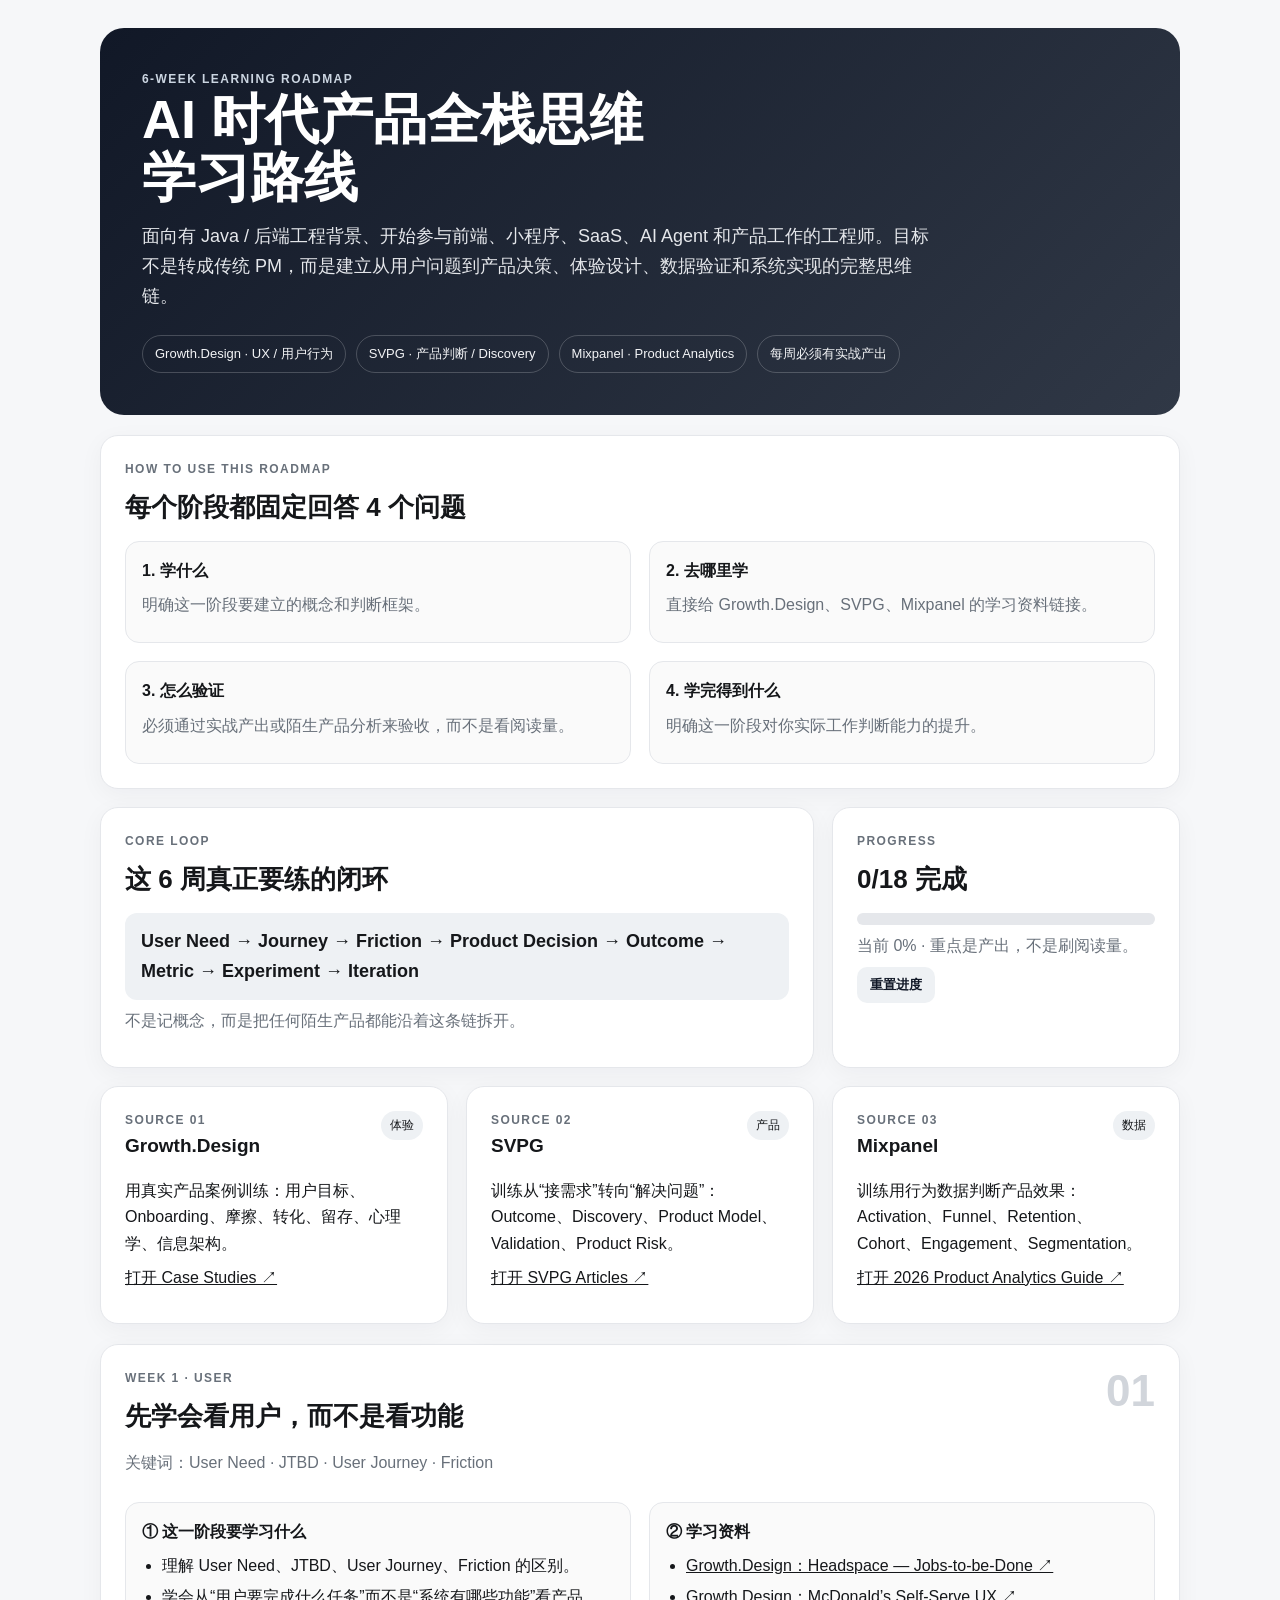
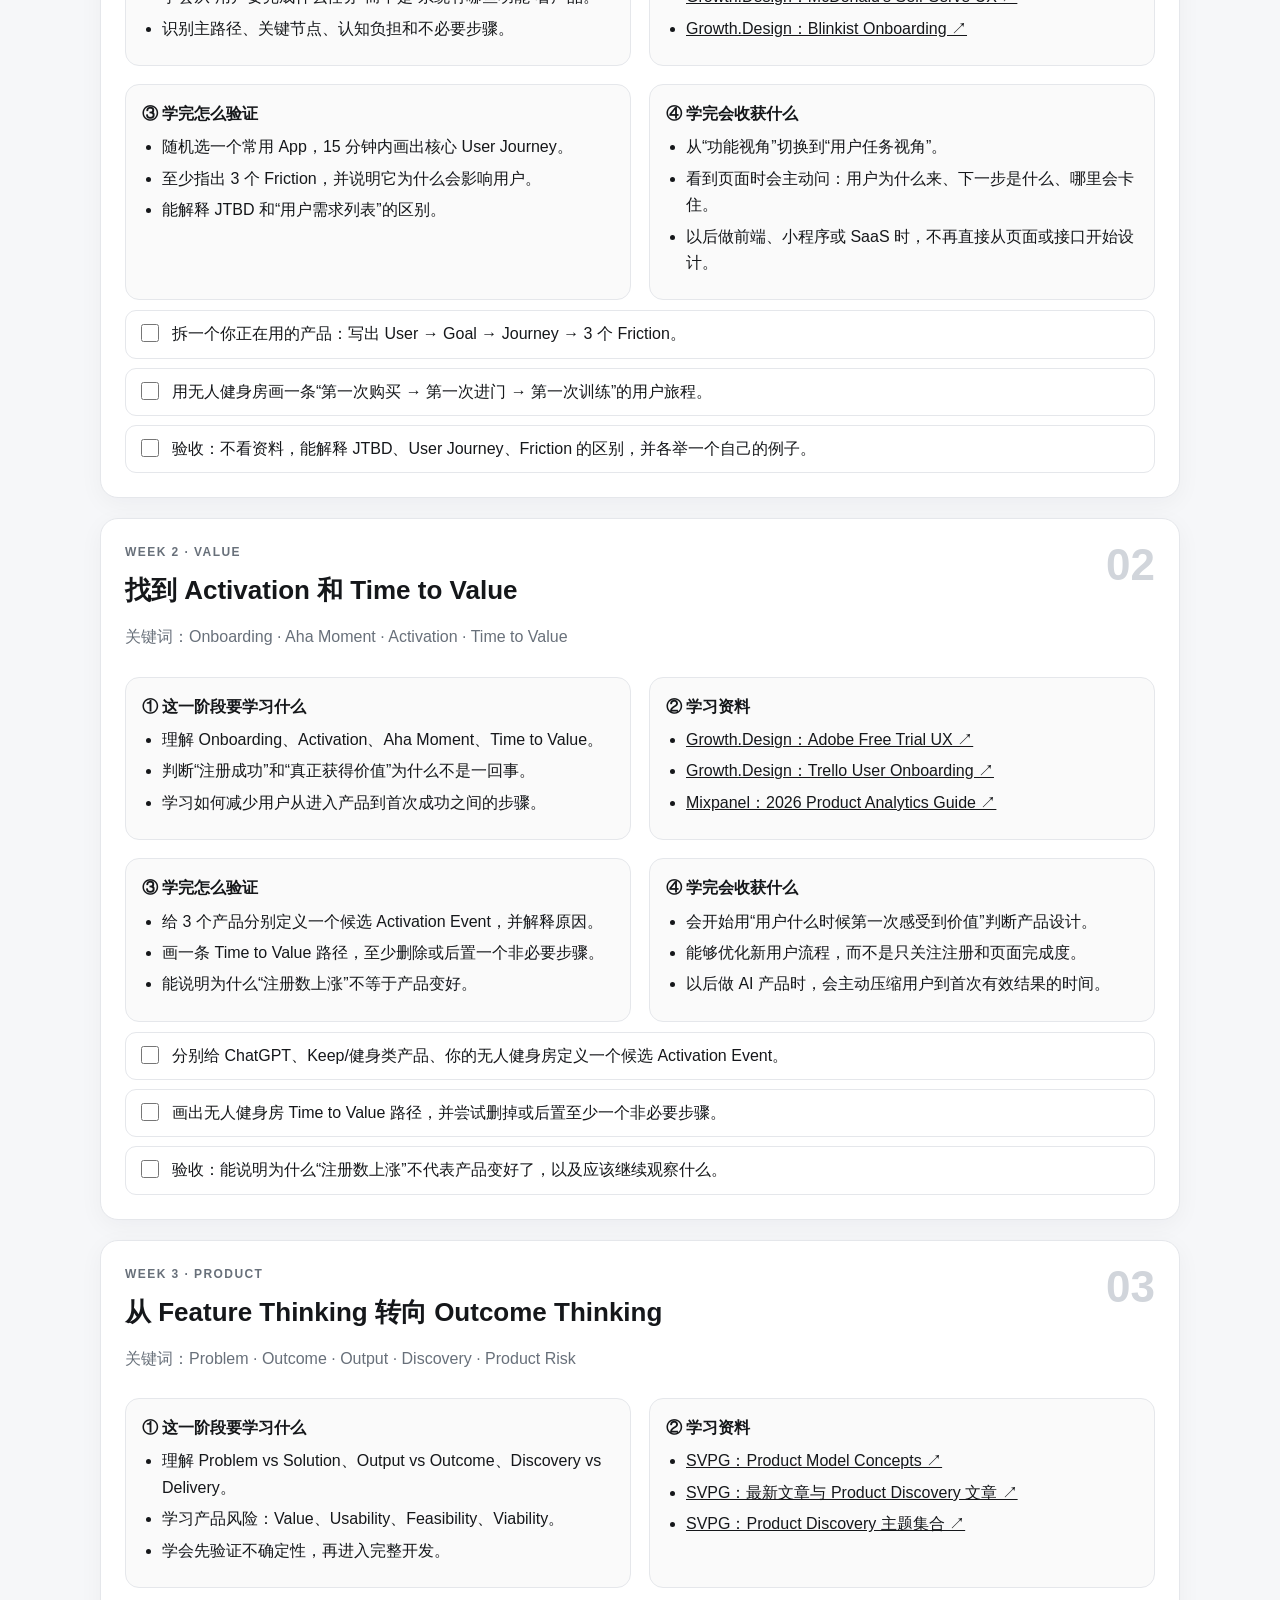
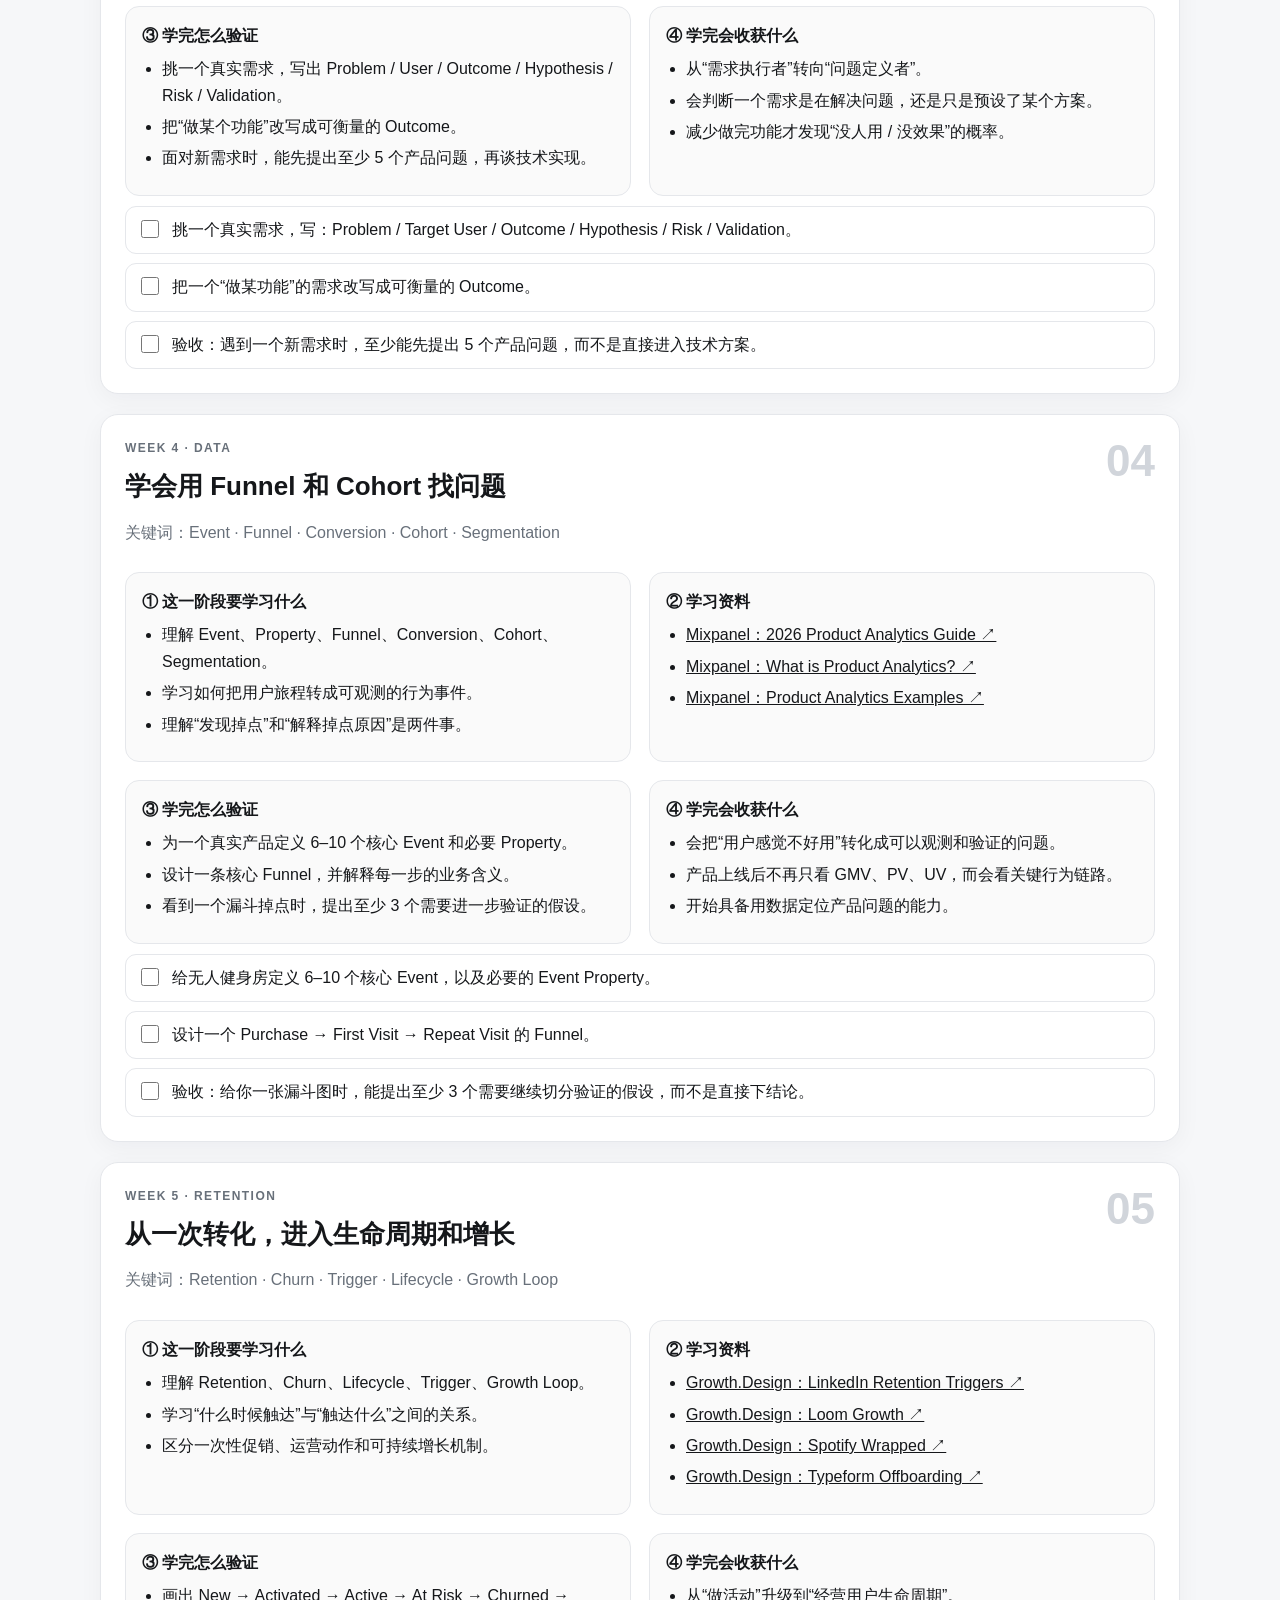
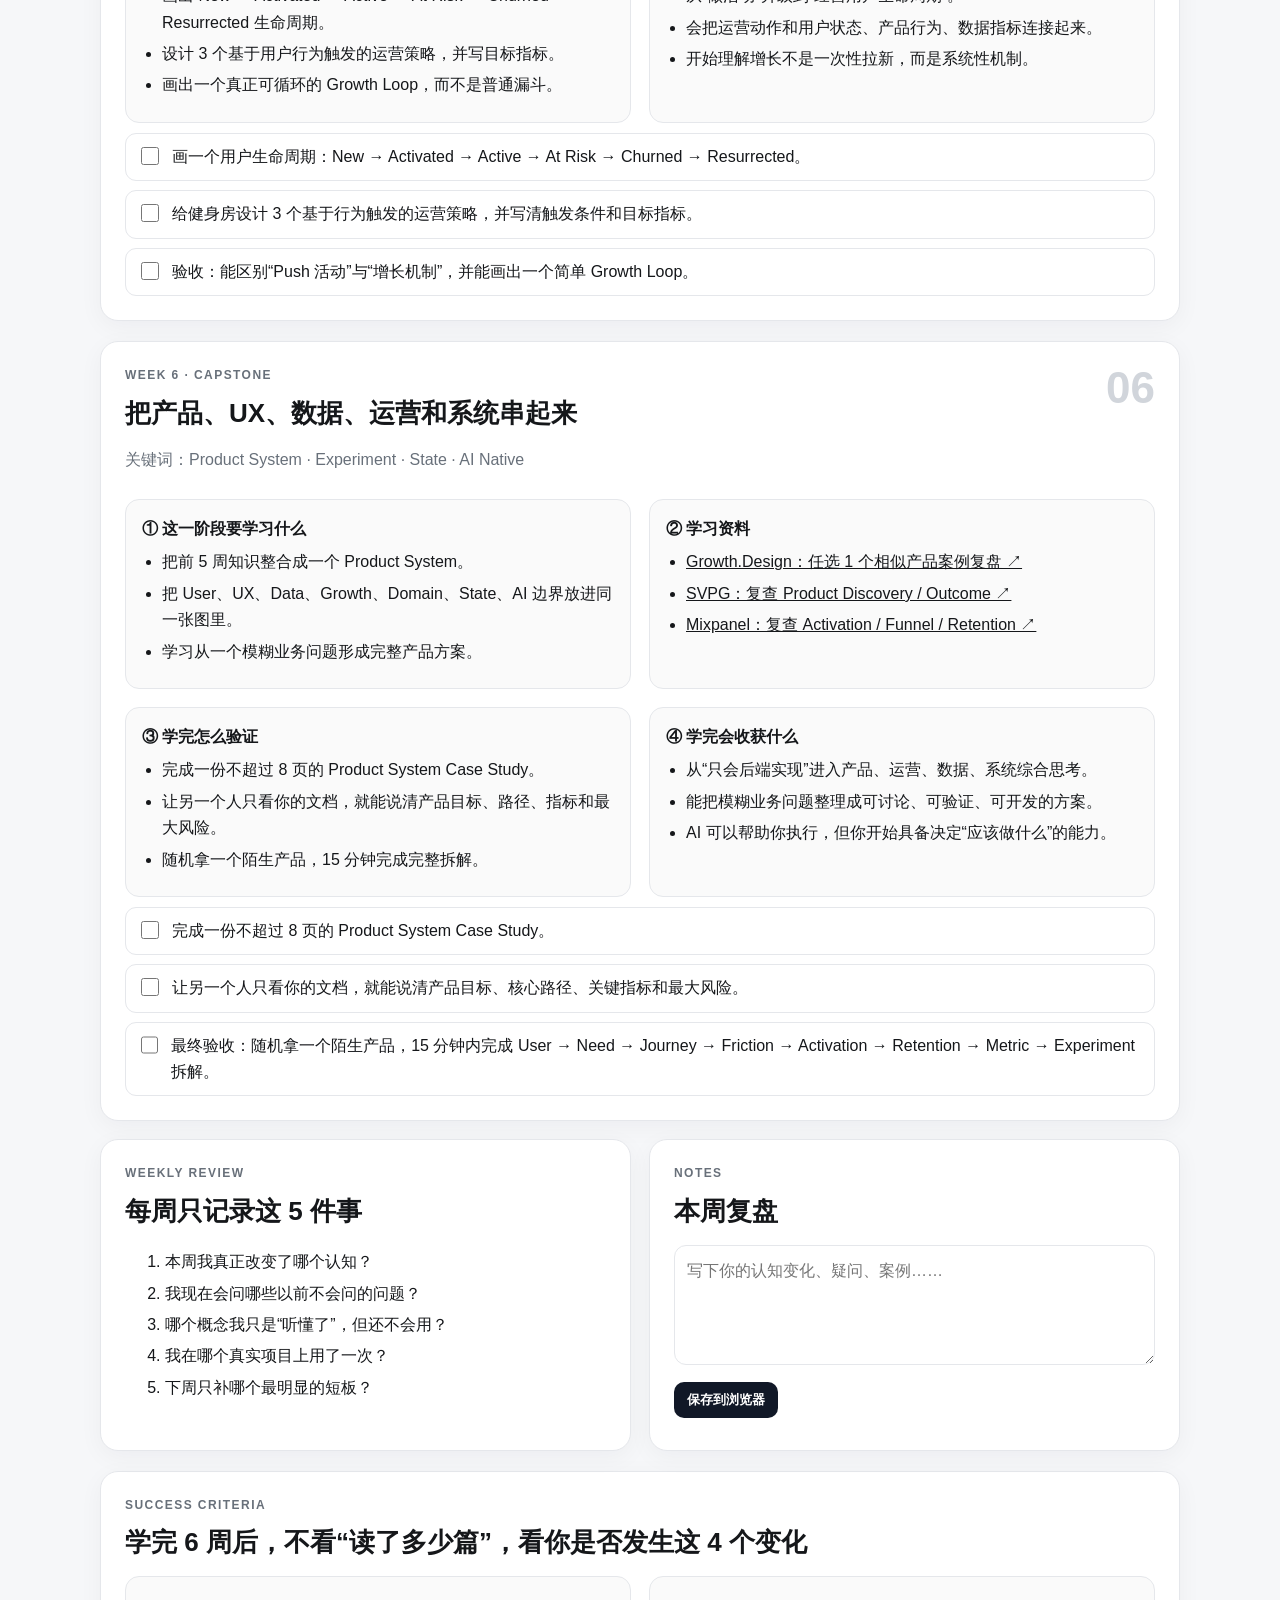
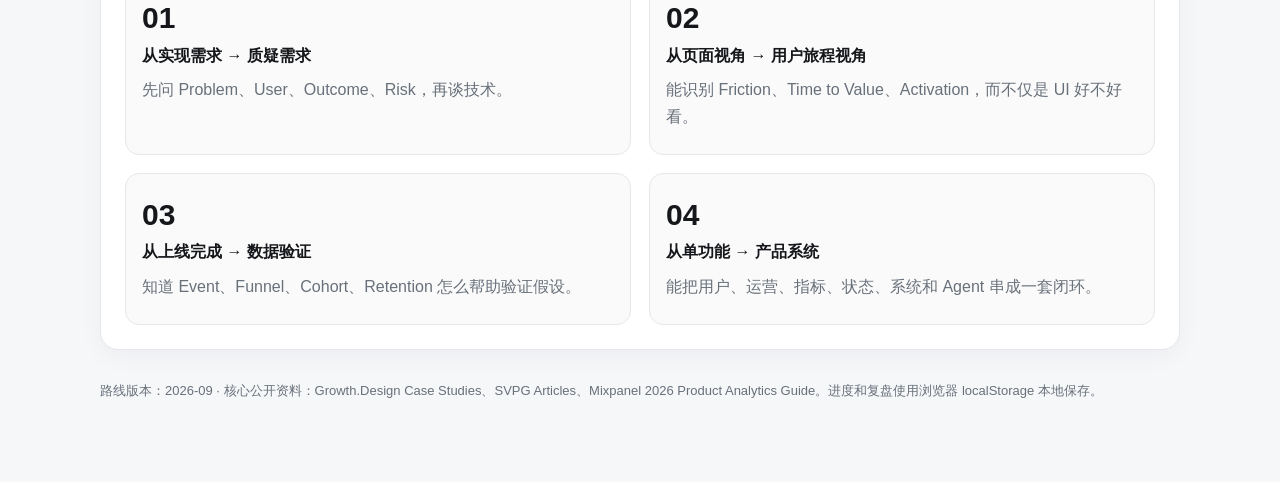
==== index.html @ f294abd6 "Add product learning roadmap site" ====
<!doctype html><html lang="zh-CN"><head><meta charset="utf-8"><meta name="viewport" content="width=device-width,initial-scale=1"><title>AI 时代产品全栈学习路线</title><style>:root{--bg:#f6f7f9; --card:#fff; --ink:#15171a; --muted:#68707a; --line:#e5e7eb;--accent:#111827; --soft:#eef1f4; --good:#166534; --warn:#9a3412;}*{box-sizing:border-box}body{margin:0;background:var(--bg);color:var(--ink);font-family:-apple-system,BlinkMacSystemFont,"Segoe UI","PingFang SC","Hiragino Sans GB","Microsoft YaHei",sans-serif;line-height:1.65}a{color:inherit}.wrap{max-width:1120px;margin:auto;padding:28px 20px 80px}.hero{background:linear-gradient(135deg,#111827,#303846);color:#fff;border-radius:24px;padding:42px}.hero h1{font-size:clamp(30px,5vw,54px);line-height:1.08;margin:0 0 16px}.hero p{max-width:800px;color:#e5e7eb;font-size:18px}.badges{display:flex;gap:10px;flex-wrap:wrap;margin-top:24px}.badge{border:1px solid #ffffff33;border-radius:999px;padding:7px 12px;font-size:13px;color:#f3f4f6}.grid{display:grid;grid-template-columns:repeat(12,1fr);gap:18px;margin-top:18px}.card{background:var(--card);border:1px solid var(--line);border-radius:18px;padding:24px;box-shadow:0 6px 24px #1118270b}.span4{grid-column:span 4}.span6{grid-column:span 6}.span8{grid-column:span 8}.span12{grid-column:span 12}.kicker{font-size:12px;letter-spacing:.12em;text-transform:uppercase;color:var(--muted);font-weight:700}h2{font-size:26px;margin:6px 0 12px} h3{margin:0 0 8px;font-size:19px}p{margin:8px 0}.muted{color:var(--muted)}.flow{font-weight:650;font-size:18px;padding:14px 16px;background:var(--soft);border-radius:12px}.source{display:flex;justify-content:space-between;gap:12px;align-items:flex-start}.source .tag{font-size:12px;background:var(--soft);border-radius:999px;padding:5px 9px;white-space:nowrap}.week{margin-top:20px}.weekhead{display:flex;align-items:flex-start;justify-content:space-between;gap:20px}.weeknum{font-size:44px;font-weight:800;line-height:1;color:#d1d5db}.cols{display:grid;grid-template-columns:1fr 1fr;gap:18px;margin-top:18px}.box{padding:16px;border-radius:14px;background:#fafafa;border:1px solid var(--line)}.box strong{display:block;margin-bottom:6px}ul{padding-left:20px;margin:7px 0}li{margin:5px 0}.checks{display:grid;gap:9px;margin-top:10px}.check{display:flex;gap:10px;align-items:flex-start;padding:10px 11px;border:1px solid var(--line);border-radius:11px;background:#fff}input[type=checkbox]{width:18px;height:18px;margin-top:3px;accent-color:#111827}.progressbar{height:12px;background:#e5e7eb;border-radius:999px;overflow:hidden}.progressbar>div{height:100%;width:0;background:#111827;transition:.25s}button{border:0;background:#111827;color:white;border-radius:10px;padding:9px 13px;cursor:pointer;font-weight:650}button.secondary{background:#eef1f4;color:#111827}textarea{width:100%;min-height:120px;border:1px solid var(--line);border-radius:12px;padding:12px;font:inherit;resize:vertical}.metric{font-size:30px;font-weight:800}.footer{margin-top:30px;color:var(--muted);font-size:13px}@media(max-width:800px){.span4,.span6,.span8,.span12{grid-column:span 12}.cols{grid-template-columns:1fr}.hero{padding:28px}.weekhead{flex-direction:column}.weeknum{font-size:32px}}</style></head><body><div class="wrap"><section class="hero"><div class="kicker" style="color:#cbd5e1">6-WEEK LEARNING ROADMAP</div><h1>AI 时代产品全栈思维<br>学习路线</h1><p>面向有 Java / 后端工程背景、开始参与前端、小程序、SaaS、AI Agent 和产品工作的工程师。目标不是转成传统 PM，而是建立从用户问题到产品决策、体验设计、数据验证和系统实现的完整思维链。</p><div class="badges"><span class="badge">Growth.Design · UX / 用户行为</span><span class="badge">SVPG · 产品判断 / Discovery</span><span class="badge">Mixpanel · Product Analytics</span><span class="badge">每周必须有实战产出</span></div></section><section class="card week"><div class="kicker">HOW TO USE THIS ROADMAP</div><h2>每个阶段都固定回答 4 个问题</h2><div class="grid" style="margin-top:8px"><div class="span6 box"><strong>1. 学什么</strong><p class="muted">明确这一阶段要建立的概念和判断框架。</p></div><div class="span6 box"><strong>2. 去哪里学</strong><p class="muted">直接给 Growth.Design、SVPG、Mixpanel 的学习资料链接。</p></div><div class="span6 box"><strong>3. 怎么验证</strong><p class="muted">必须通过实战产出或陌生产品分析来验收，而不是看阅读量。</p></div><div class="span6 box"><strong>4. 学完得到什么</strong><p class="muted">明确这一阶段对你实际工作判断能力的提升。</p></div></div></section><section class="grid"><div class="card span8"><div class="kicker">CORE LOOP</div><h2>这 6 周真正要练的闭环</h2><div class="flow">User Need → Journey → Friction → Product Decision → Outcome → Metric → Experiment → Iteration</div><p class="muted">不是记概念，而是把任何陌生产品都能沿着这条链拆开。</p></div><div class="card span4"><div class="kicker">PROGRESS</div><h2><span id="doneCount">0</span>/<span id="totalCount">0</span> 完成</h2><div class="progressbar"><div id="progressFill"></div></div><p class="muted" id="progressText">从第一项开始。</p><button class="secondary" onclick="resetProgress()">重置进度</button></div><div class="card span4"><div class="source"><div><div class="kicker">SOURCE 01</div><h3>Growth.Design</h3></div><span class="tag">体验</span></div><p>用真实产品案例训练：用户目标、Onboarding、摩擦、转化、留存、心理学、信息架构。</p><p><a href="https://growth.design/case-studies" target="_blank">打开 Case Studies ↗</a></p></div><div class="card span4"><div class="source"><div><div class="kicker">SOURCE 02</div><h3>SVPG</h3></div><span class="tag">产品</span></div><p>训练从“接需求”转向“解决问题”：Outcome、Discovery、Product Model、Validation、Product Risk。</p><p><a href="https://www.svpg.com/articles/" target="_blank">打开 SVPG Articles ↗</a></p></div><div class="card span4"><div class="source"><div><div class="kicker">SOURCE 03</div><h3>Mixpanel</h3></div><span class="tag">数据</span></div><p>训练用行为数据判断产品效果：Activation、Funnel、Retention、Cohort、Engagement、Segmentation。</p><p><a href="https://mixpanel.com/blog/product-analytics-guide/" target="_blank">打开 2026 Product Analytics Guide ↗</a></p></div></section><section class="card week"><div class="weekhead"><div><div class="kicker">WEEK 1 · USER</div><h2>先学会看用户，而不是看功能</h2><p class="muted">关键词：User Need · JTBD · User Journey · Friction</p></div><div class="weeknum">01</div></div><div class="cols"><div class="box"><strong>① 这一阶段要学习什么</strong><ul><li>理解 User Need、JTBD、User Journey、Friction 的区别。</li><li>学会从“用户要完成什么任务”而不是“系统有哪些功能”看产品。</li><li>识别主路径、关键节点、认知负担和不必要步骤。</li></ul></div><div class="box"><strong>② 学习资料</strong><ul><li><a href="https://growth.design/case-studies/headspace-user-onboarding" target="_blank">Growth.Design：Headspace — Jobs-to-be-Done ↗</a></li><li><a href="https://growth.design/case-studies/mcdonalds-self-serve-ux" target="_blank">Growth.Design：McDonald’s Self-Serve UX ↗</a></li><li><a href="https://growth.design/case-studies/blinkist-user-onboarding" target="_blank">Growth.Design：Blinkist Onboarding ↗</a></li></ul></div><div class="box"><strong>③ 学完怎么验证</strong><ul><li>随机选一个常用 App，15 分钟内画出核心 User Journey。</li><li>至少指出 3 个 Friction，并说明它为什么会影响用户。</li><li>能解释 JTBD 和“用户需求列表”的区别。</li></ul></div><div class="box"><strong>④ 学完会收获什么</strong><ul><li>从“功能视角”切换到“用户任务视角”。</li><li>看到页面时会主动问：用户为什么来、下一步是什么、哪里会卡住。</li><li>以后做前端、小程序或 SaaS 时，不再直接从页面或接口开始设计。</li></ul></div></div><div class="checks"><label class="check"><input data-task type="checkbox">拆一个你正在用的产品：写出 User → Goal → Journey → 3 个 Friction。</label><label class="check"><input data-task type="checkbox">用无人健身房画一条“第一次购买 → 第一次进门 → 第一次训练”的用户旅程。</label><label class="check"><input data-task type="checkbox">验收：不看资料，能解释 JTBD、User Journey、Friction 的区别，并各举一个自己的例子。</label></div></section><section class="card week"><div class="weekhead"><div><div class="kicker">WEEK 2 · VALUE</div><h2>找到 Activation 和 Time to Value</h2><p class="muted">关键词：Onboarding · Aha Moment · Activation · Time to Value</p></div><div class="weeknum">02</div></div><div class="cols"><div class="box"><strong>① 这一阶段要学习什么</strong><ul><li>理解 Onboarding、Activation、Aha Moment、Time to Value。</li><li>判断“注册成功”和“真正获得价值”为什么不是一回事。</li><li>学习如何减少用户从进入产品到首次成功之间的步骤。</li></ul></div><div class="box"><strong>② 学习资料</strong><ul><li><a href="https://growth.design/case-studies/adobe-trial-ux" target="_blank">Growth.Design：Adobe Free Trial UX ↗</a></li><li><a href="https://growth.design/case-studies/trello-user-onboarding" target="_blank">Growth.Design：Trello User Onboarding ↗</a></li><li><a href="https://mixpanel.com/blog/product-analytics-guide/" target="_blank">Mixpanel：2026 Product Analytics Guide ↗</a></li></ul></div><div class="box"><strong>③ 学完怎么验证</strong><ul><li>给 3 个产品分别定义一个候选 Activation Event，并解释原因。</li><li>画一条 Time to Value 路径，至少删除或后置一个非必要步骤。</li><li>能说明为什么“注册数上涨”不等于产品变好。</li></ul></div><div class="box"><strong>④ 学完会收获什么</strong><ul><li>会开始用“用户什么时候第一次感受到价值”判断产品设计。</li><li>能够优化新用户流程，而不是只关注注册和页面完成度。</li><li>以后做 AI 产品时，会主动压缩用户到首次有效结果的时间。</li></ul></div></div><div class="checks"><label class="check"><input data-task type="checkbox">分别给 ChatGPT、Keep/健身类产品、你的无人健身房定义一个候选 Activation Event。</label><label class="check"><input data-task type="checkbox">画出无人健身房 Time to Value 路径，并尝试删掉或后置至少一个非必要步骤。</label><label class="check"><input data-task type="checkbox">验收：能说明为什么“注册数上涨”不代表产品变好了，以及应该继续观察什么。</label></div></section><section class="card week"><div class="weekhead"><div><div class="kicker">WEEK 3 · PRODUCT</div><h2>从 Feature Thinking 转向 Outcome Thinking</h2><p class="muted">关键词：Problem · Outcome · Output · Discovery · Product Risk</p></div><div class="weeknum">03</div></div><div class="cols"><div class="box"><strong>① 这一阶段要学习什么</strong><ul><li>理解 Problem vs Solution、Output vs Outcome、Discovery vs Delivery。</li><li>学习产品风险：Value、Usability、Feasibility、Viability。</li><li>学会先验证不确定性，再进入完整开发。</li></ul></div><div class="box"><strong>② 学习资料</strong><ul><li><a href="https://www.svpg.com/product-model-concepts/" target="_blank">SVPG：Product Model Concepts ↗</a></li><li><a href="https://www.svpg.com/articles/" target="_blank">SVPG：最新文章与 Product Discovery 文章 ↗</a></li><li><a href="https://www.svpg.com/insights/product-discovery-articles/" target="_blank">SVPG：Product Discovery 主题集合 ↗</a></li></ul></div><div class="box"><strong>③ 学完怎么验证</strong><ul><li>挑一个真实需求，写出 Problem / User / Outcome / Hypothesis / Risk / Validation。</li><li>把“做某个功能”改写成可衡量的 Outcome。</li><li>面对新需求时，能先提出至少 5 个产品问题，再谈技术实现。</li></ul></div><div class="box"><strong>④ 学完会收获什么</strong><ul><li>从“需求执行者”转向“问题定义者”。</li><li>会判断一个需求是在解决问题，还是只是预设了某个方案。</li><li>减少做完功能才发现“没人用 / 没效果”的概率。</li></ul></div></div><div class="checks"><label class="check"><input data-task type="checkbox">挑一个真实需求，写：Problem / Target User / Outcome / Hypothesis / Risk / Validation。</label><label class="check"><input data-task type="checkbox">把一个“做某功能”的需求改写成可衡量的 Outcome。</label><label class="check"><input data-task type="checkbox">验收：遇到一个新需求时，至少能先提出 5 个产品问题，而不是直接进入技术方案。</label></div></section><section class="card week"><div class="weekhead"><div><div class="kicker">WEEK 4 · DATA</div><h2>学会用 Funnel 和 Cohort 找问题</h2><p class="muted">关键词：Event · Funnel · Conversion · Cohort · Segmentation</p></div><div class="weeknum">04</div></div><div class="cols"><div class="box"><strong>① 这一阶段要学习什么</strong><ul><li>理解 Event、Property、Funnel、Conversion、Cohort、Segmentation。</li><li>学习如何把用户旅程转成可观测的行为事件。</li><li>理解“发现掉点”和“解释掉点原因”是两件事。</li></ul></div><div class="box"><strong>② 学习资料</strong><ul><li><a href="https://mixpanel.com/blog/product-analytics-guide/" target="_blank">Mixpanel：2026 Product Analytics Guide ↗</a></li><li><a href="https://mixpanel.com/blog/what-is-product-analytics/" target="_blank">Mixpanel：What is Product Analytics? ↗</a></li><li><a href="https://mixpanel.com/blog/product-analytics-examples/" target="_blank">Mixpanel：Product Analytics Examples ↗</a></li></ul></div><div class="box"><strong>③ 学完怎么验证</strong><ul><li>为一个真实产品定义 6–10 个核心 Event 和必要 Property。</li><li>设计一条核心 Funnel，并解释每一步的业务含义。</li><li>看到一个漏斗掉点时，提出至少 3 个需要进一步验证的假设。</li></ul></div><div class="box"><strong>④ 学完会收获什么</strong><ul><li>会把“用户感觉不好用”转化成可以观测和验证的问题。</li><li>产品上线后不再只看 GMV、PV、UV，而会看关键行为链路。</li><li>开始具备用数据定位产品问题的能力。</li></ul></div></div><div class="checks"><label class="check"><input data-task type="checkbox">给无人健身房定义 6–10 个核心 Event，以及必要的 Event Property。</label><label class="check"><input data-task type="checkbox">设计一个 Purchase → First Visit → Repeat Visit 的 Funnel。</label><label class="check"><input data-task type="checkbox">验收：给你一张漏斗图时，能提出至少 3 个需要继续切分验证的假设，而不是直接下结论。</label></div></section><section class="card week"><div class="weekhead"><div><div class="kicker">WEEK 5 · RETENTION</div><h2>从一次转化，进入生命周期和增长</h2><p class="muted">关键词：Retention · Churn · Trigger · Lifecycle · Growth Loop</p></div><div class="weeknum">05</div></div><div class="cols"><div class="box"><strong>① 这一阶段要学习什么</strong><ul><li>理解 Retention、Churn、Lifecycle、Trigger、Growth Loop。</li><li>学习“什么时候触达”与“触达什么”之间的关系。</li><li>区分一次性促销、运营动作和可持续增长机制。</li></ul></div><div class="box"><strong>② 学习资料</strong><ul><li><a href="https://growth.design/case-studies/linkedin-retention-triggers" target="_blank">Growth.Design：LinkedIn Retention Triggers ↗</a></li><li><a href="https://growth.design/case-studies/loom-psychology" target="_blank">Growth.Design：Loom Growth ↗</a></li><li><a href="https://growth.design/case-studies/spotify-wrapped-psychology" target="_blank">Growth.Design：Spotify Wrapped ↗</a></li><li><a href="https://growth.design/case-studies/typeform-offboarding" target="_blank">Growth.Design：Typeform Offboarding ↗</a></li></ul></div><div class="box"><strong>③ 学完怎么验证</strong><ul><li>画出 New → Activated → Active → At Risk → Churned → Resurrected 生命周期。</li><li>设计 3 个基于用户行为触发的运营策略，并写目标指标。</li><li>画出一个真正可循环的 Growth Loop，而不是普通漏斗。</li></ul></div><div class="box"><strong>④ 学完会收获什么</strong><ul><li>从“做活动”升级到“经营用户生命周期”。</li><li>会把运营动作和用户状态、产品行为、数据指标连接起来。</li><li>开始理解增长不是一次性拉新，而是系统性机制。</li></ul></div></div><div class="checks"><label class="check"><input data-task type="checkbox">画一个用户生命周期：New → Activated → Active → At Risk → Churned → Resurrected。</label><label class="check"><input data-task type="checkbox">给健身房设计 3 个基于行为触发的运营策略，并写清触发条件和目标指标。</label><label class="check"><input data-task type="checkbox">验收：能区别“Push 活动”与“增长机制”，并能画出一个简单 Growth Loop。</label></div></section><section class="card week"><div class="weekhead"><div><div class="kicker">WEEK 6 · CAPSTONE</div><h2>把产品、UX、数据、运营和系统串起来</h2><p class="muted">关键词：Product System · Experiment · State · AI Native</p></div><div class="weeknum">06</div></div><div class="cols"><div class="box"><strong>① 这一阶段要学习什么</strong><ul><li>把前 5 周知识整合成一个 Product System。</li><li>把 User、UX、Data、Growth、Domain、State、AI 边界放进同一张图里。</li><li>学习从一个模糊业务问题形成完整产品方案。</li></ul></div><div class="box"><strong>② 学习资料</strong><ul><li><a href="https://growth.design/case-studies" target="_blank">Growth.Design：任选 1 个相似产品案例复盘 ↗</a></li><li><a href="https://www.svpg.com/articles/" target="_blank">SVPG：复查 Product Discovery / Outcome ↗</a></li><li><a href="https://mixpanel.com/blog/product-analytics-guide/" target="_blank">Mixpanel：复查 Activation / Funnel / Retention ↗</a></li></ul></div><div class="box"><strong>③ 学完怎么验证</strong><ul><li>完成一份不超过 8 页的 Product System Case Study。</li><li>让另一个人只看你的文档，就能说清产品目标、路径、指标和最大风险。</li><li>随机拿一个陌生产品，15 分钟完成完整拆解。</li></ul></div><div class="box"><strong>④ 学完会收获什么</strong><ul><li>从“只会后端实现”进入产品、运营、数据、系统综合思考。</li><li>能把模糊业务问题整理成可讨论、可验证、可开发的方案。</li><li>AI 可以帮助你执行，但你开始具备决定“应该做什么”的能力。</li></ul></div></div><div class="checks"><label class="check"><input data-task type="checkbox">完成一份不超过 8 页的 Product System Case Study。</label><label class="check"><input data-task type="checkbox">让另一个人只看你的文档，就能说清产品目标、核心路径、关键指标和最大风险。</label><label class="check"><input data-task type="checkbox">最终验收：随机拿一个陌生产品，15 分钟内完成 User → Need → Journey → Friction → Activation → Retention → Metric → Experiment 拆解。</label></div></section><section class="grid"><div class="card span6"><div class="kicker">WEEKLY REVIEW</div><h2>每周只记录这 5 件事</h2><ol><li>本周我真正改变了哪个认知？</li><li>我现在会问哪些以前不会问的问题？</li><li>哪个概念我只是“听懂了”，但还不会用？</li><li>我在哪个真实项目上用了一次？</li><li>下周只补哪个最明显的短板？</li></ol></div><div class="card span6"><div class="kicker">NOTES</div><h2>本周复盘</h2><textarea id="notes" placeholder="写下你的认知变化、疑问、案例……"></textarea><p><button onclick="saveNotes()">保存到浏览器</button><span id="saveStatus" class="muted"></span></p></div></section><section class="card week"><div class="kicker">SUCCESS CRITERIA</div><h2>学完 6 周后，不看“读了多少篇”，看你是否发生这 4 个变化</h2><div class="grid" style="margin-top:8px"><div class="span6 box"><div class="metric">01</div><strong>从实现需求 → 质疑需求</strong><p class="muted">先问 Problem、User、Outcome、Risk，再谈技术。</p></div><div class="span6 box"><div class="metric">02</div><strong>从页面视角 → 用户旅程视角</strong><p class="muted">能识别 Friction、Time to Value、Activation，而不仅是 UI 好不好看。</p></div><div class="span6 box"><div class="metric">03</div><strong>从上线完成 → 数据验证</strong><p class="muted">知道 Event、Funnel、Cohort、Retention 怎么帮助验证假设。</p></div><div class="span6 box"><div class="metric">04</div><strong>从单功能 → 产品系统</strong><p class="muted">能把用户、运营、指标、状态、系统和 Agent 串成一套闭环。</p></div></div></section><div class="footer">路线版本：2026-09 · 核心公开资料：Growth.Design Case Studies、SVPG Articles、Mixpanel 2026 Product Analytics Guide。进度和复盘使用浏览器 localStorage 本地保存。</div></div><script>const tasks=[...document.querySelectorAll('[data-task]')];const key='productRoadmapProgressV1';function load(){const saved=JSON.parse(localStorage.getItem(key)||'{}');tasks.forEach((t,i)=>{t.checked=!!saved[i]; t.addEventListener('change',save)});document.getElementById('notes').value=localStorage.getItem('productRoadmapNotesV1')||'';update();}function save(){const obj={}; tasks.forEach((t,i)=>obj[i]=t.checked);localStorage.setItem(key,JSON.stringify(obj)); update();}function update(){const done=tasks.filter(t=>t.checked).length,total=tasks.length,pct=Math.round(done/total*100);document.getElementById('doneCount').textContent=done;document.getElementById('totalCount').textContent=total;document.getElementById('progressFill').style.width=pct+'%';document.getElementById('progressText').textContent=pct===100?'完成。现在用一个陌生产品做 15 分钟终局验收。':`当前 ${pct}% · 重点是产出，不是刷阅读量。`;}function resetProgress(){if(confirm('确定清空所有勾选进度吗？')){localStorage.removeItem(key);tasks.forEach(t=>t.checked=false);update();}}function saveNotes(){localStorage.setItem('productRoadmapNotesV1',document.getElementById('notes').value);const el=document.getElementById('saveStatus');el.textContent='已保存';setTimeout(()=>el.textContent='',1600);}load();</script></body></html>
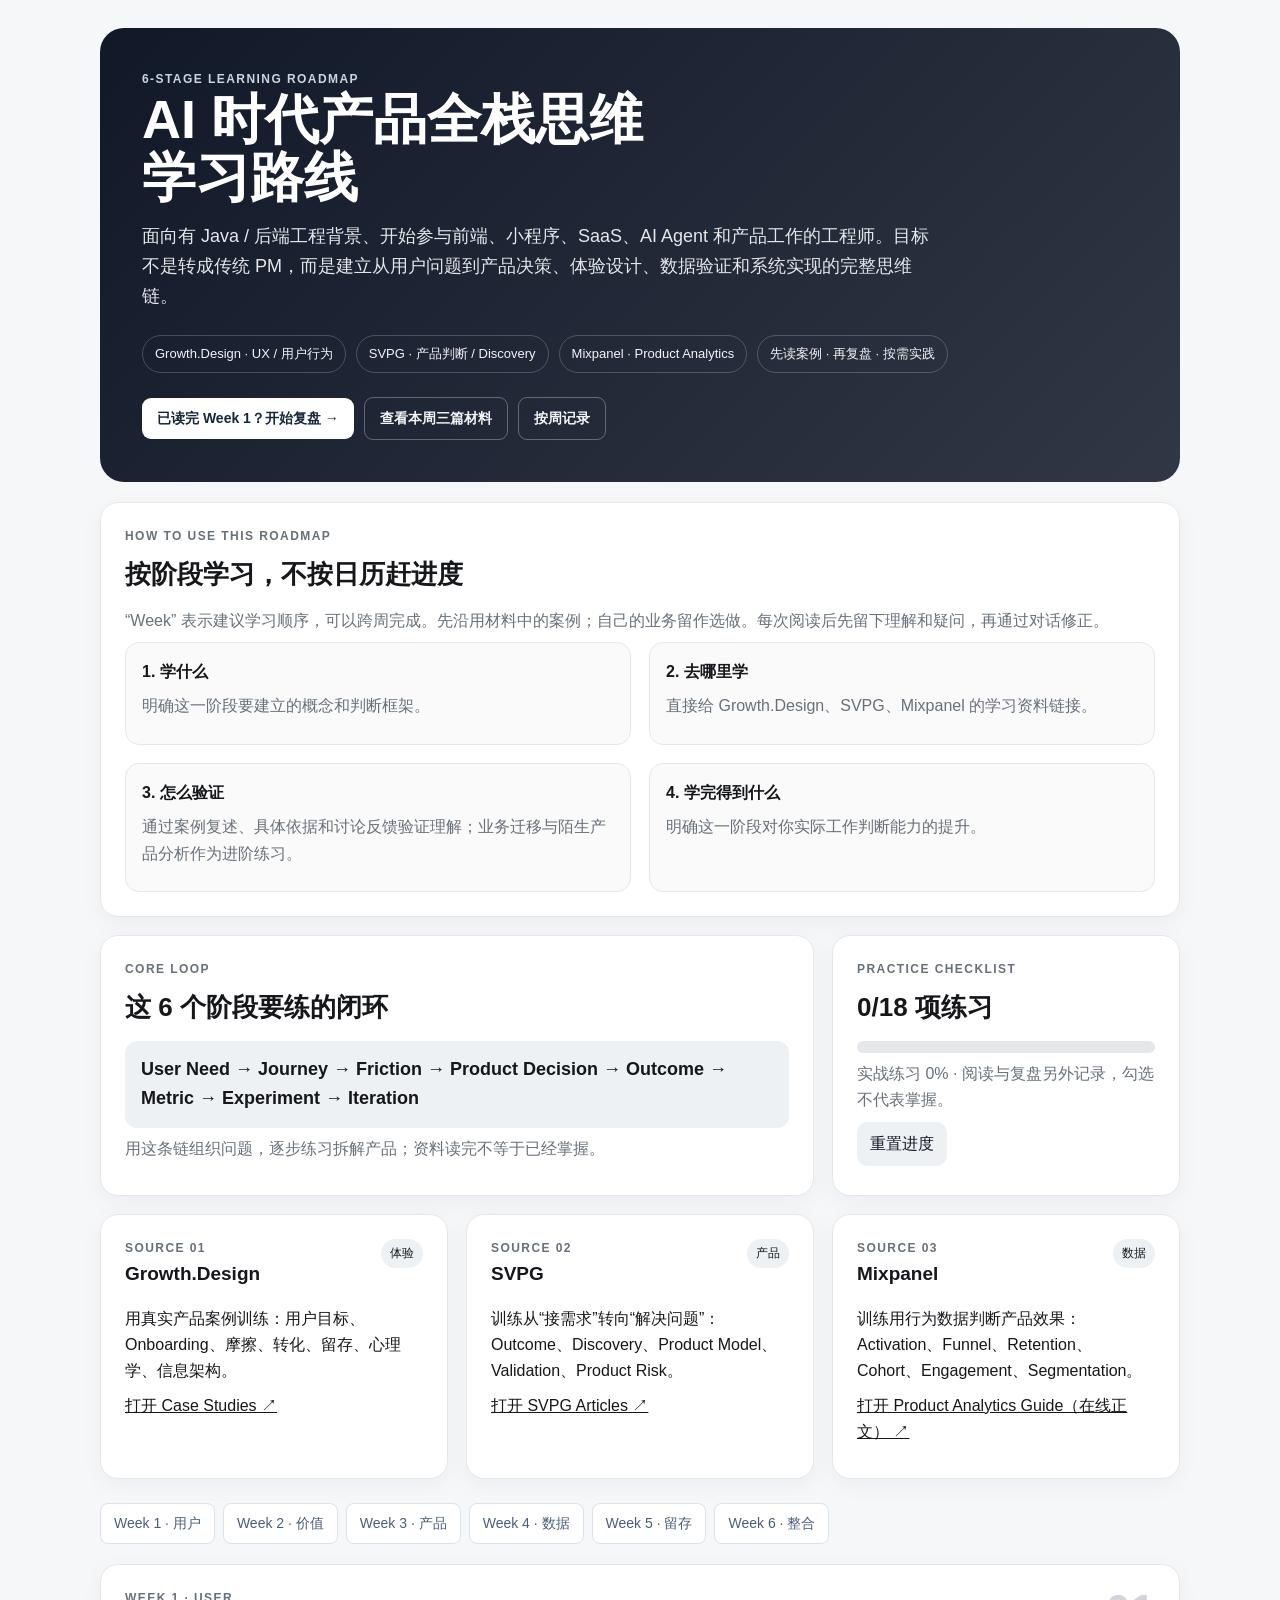
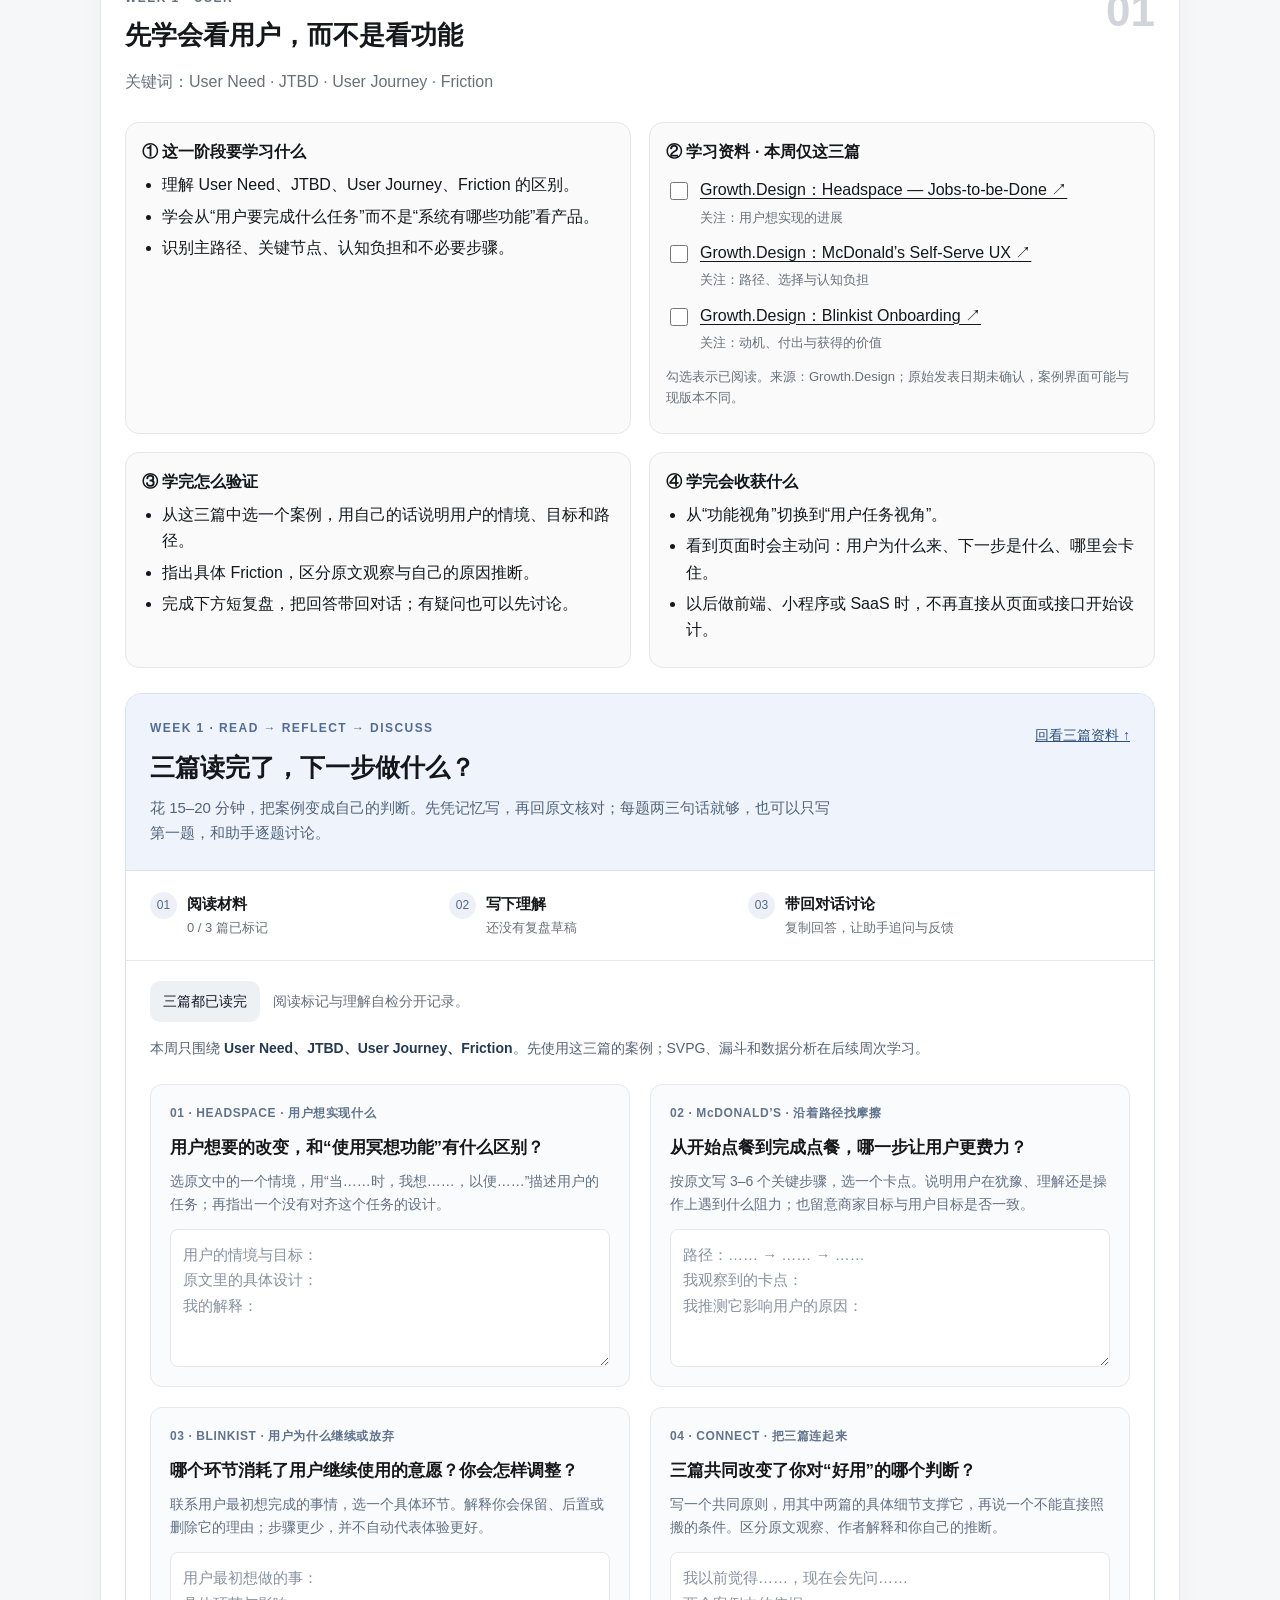
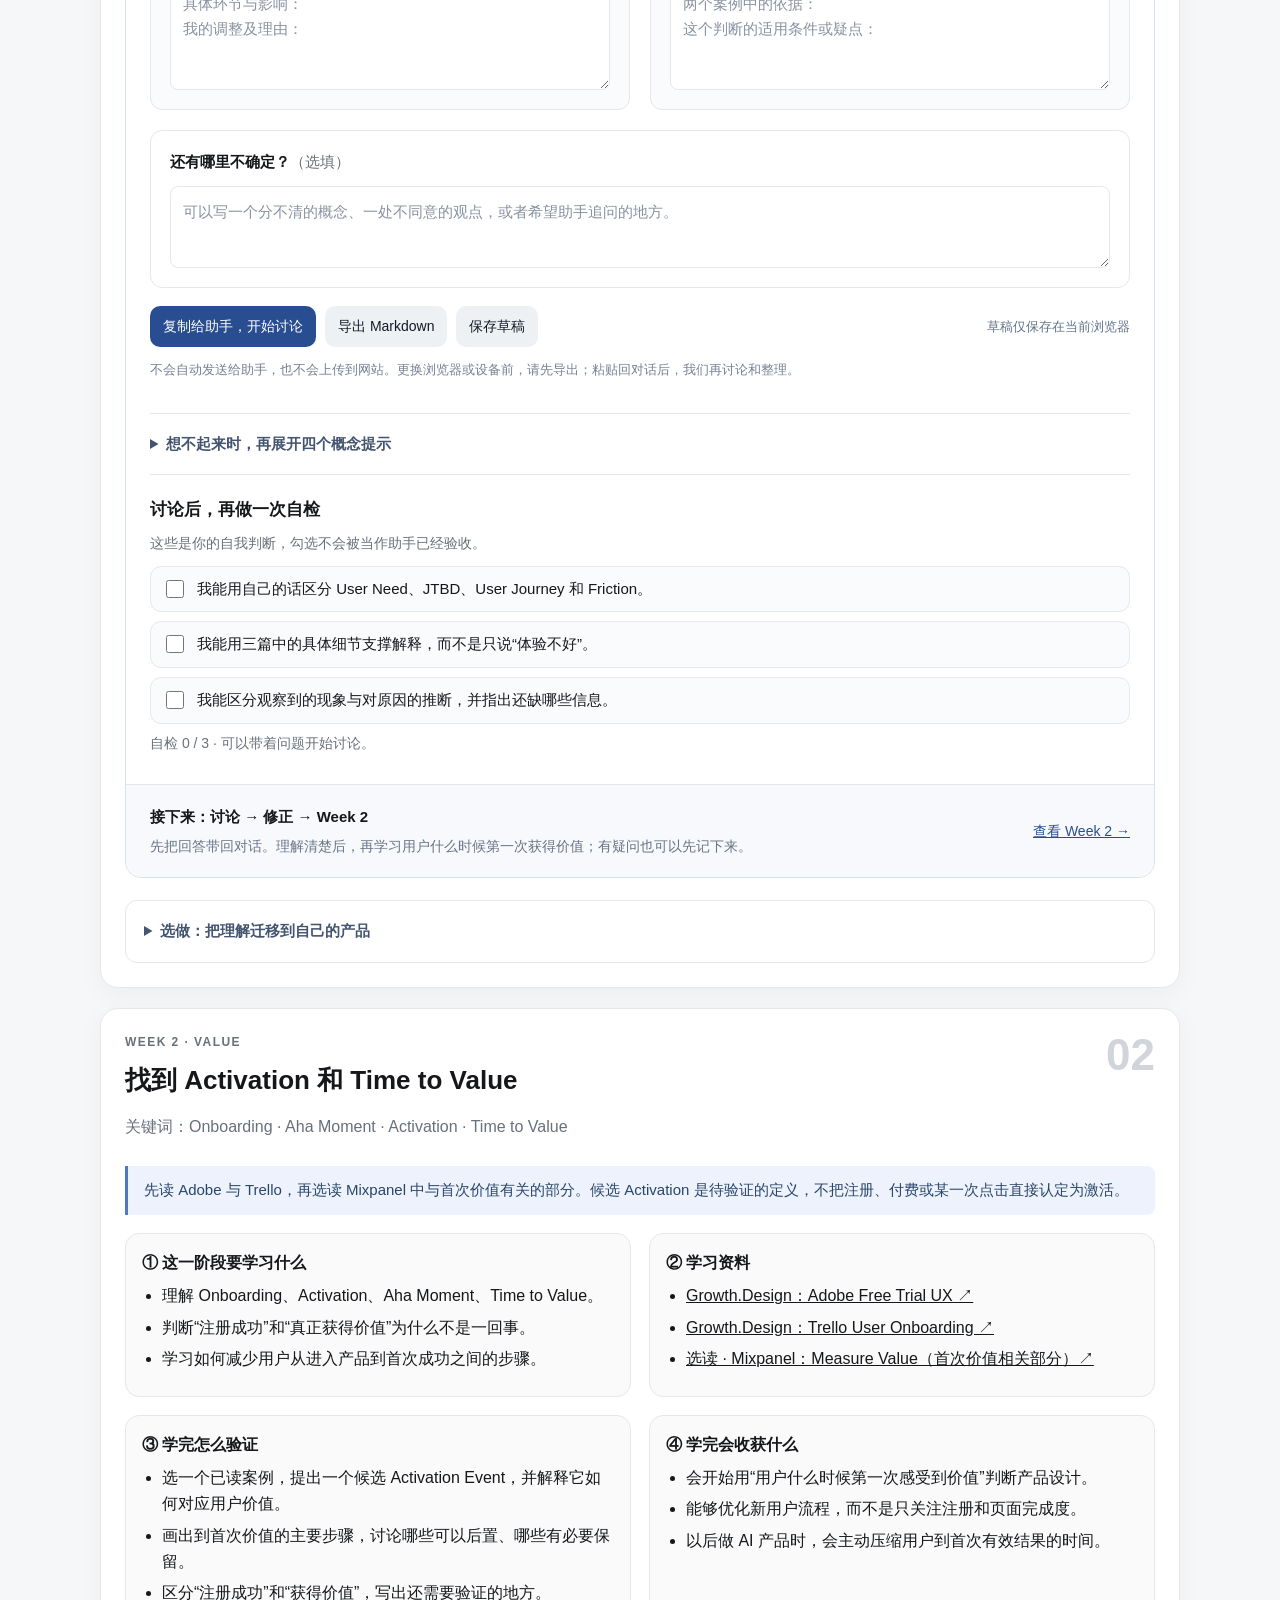
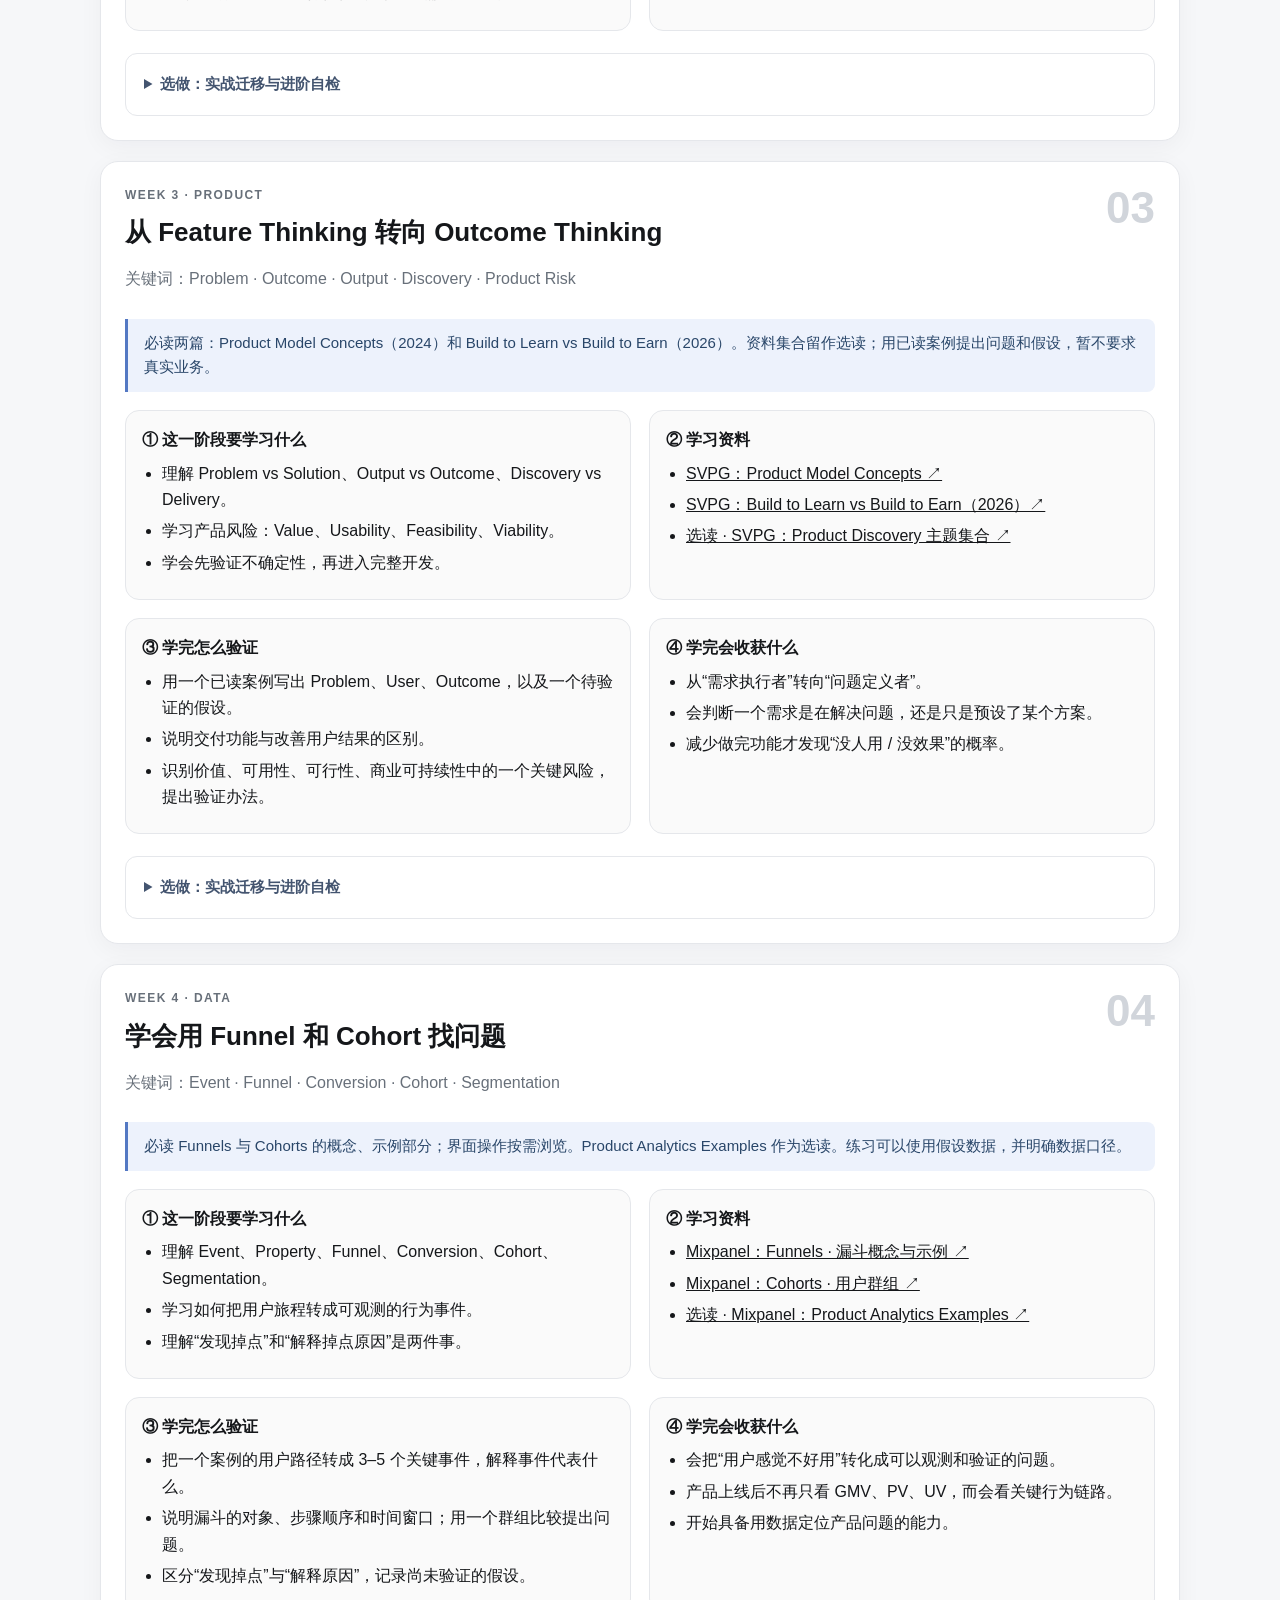
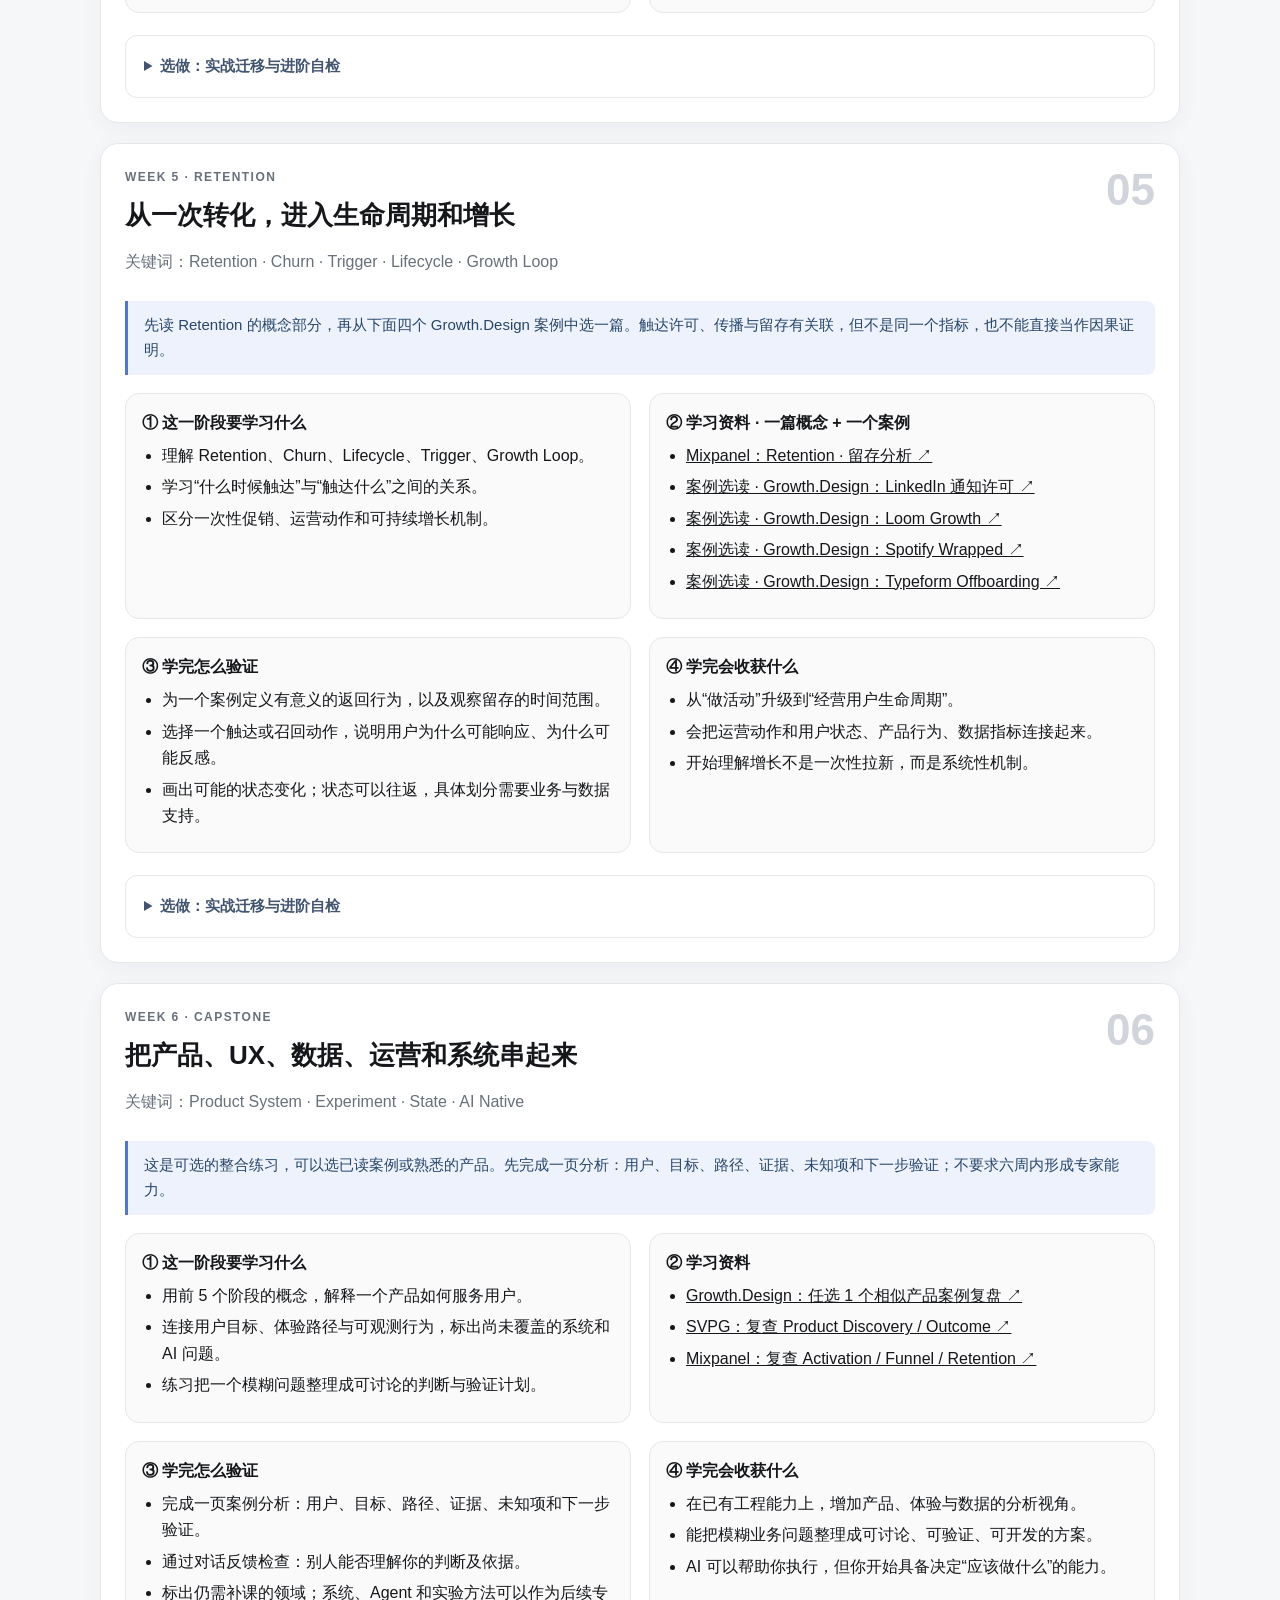
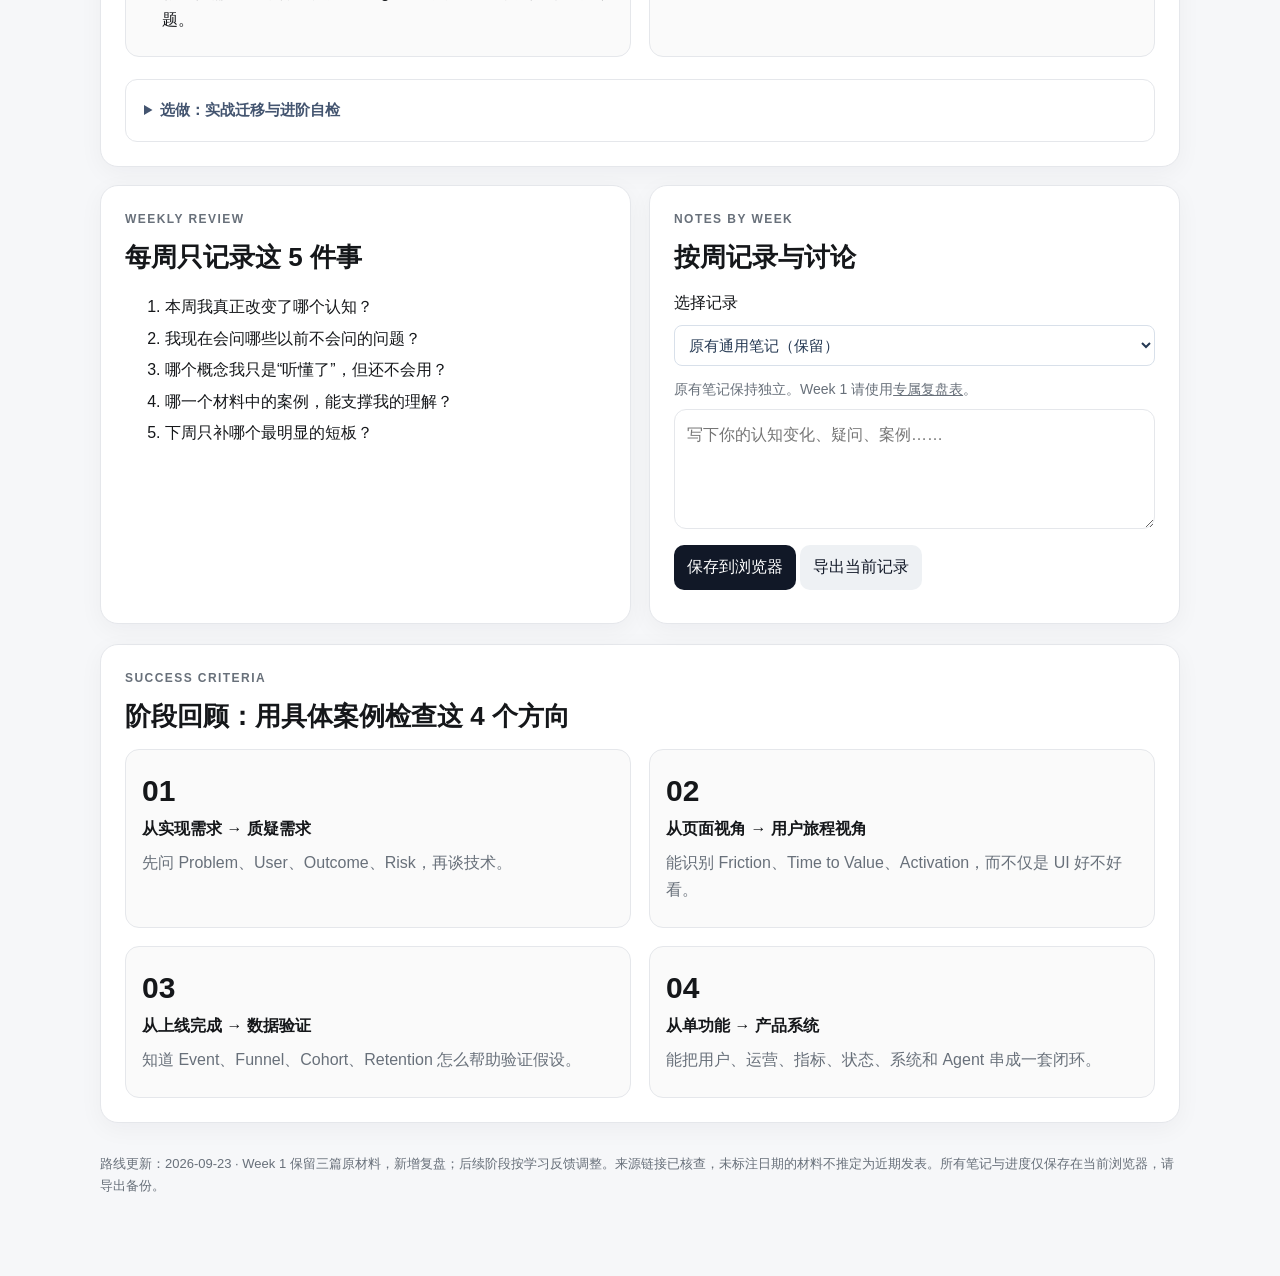
==== commit 81fd30a5: "Add source-aligned Week 1 review and improve staged learning flow" ====
--- a/index.html
+++ b/index.html
@@ -1 +1,58 @@
-<!doctype html><html lang="zh-CN"><head><meta charset="utf-8"><meta name="viewport" content="width=device-width,initial-scale=1"><title>AI 时代产品全栈学习路线</title><style>:root{--bg:#f6f7f9; --card:#fff; --ink:#15171a; --muted:#68707a; --line:#e5e7eb;--accent:#111827; --soft:#eef1f4; --good:#166534; --warn:#9a3412;}*{box-sizing:border-box}body{margin:0;background:var(--bg);color:var(--ink);font-family:-apple-system,BlinkMacSystemFont,"Segoe UI","PingFang SC","Hiragino Sans GB","Microsoft YaHei",sans-serif;line-height:1.65}a{color:inherit}.wrap{max-width:1120px;margin:auto;padding:28px 20px 80px}.hero{background:linear-gradient(135deg,#111827,#303846);color:#fff;border-radius:24px;padding:42px}.hero h1{font-size:clamp(30px,5vw,54px);line-height:1.08;margin:0 0 16px}.hero p{max-width:800px;color:#e5e7eb;font-size:18px}.badges{display:flex;gap:10px;flex-wrap:wrap;margin-top:24px}.badge{border:1px solid #ffffff33;border-radius:999px;padding:7px 12px;font-size:13px;color:#f3f4f6}.grid{display:grid;grid-template-columns:repeat(12,1fr);gap:18px;margin-top:18px}.card{background:var(--card);border:1px solid var(--line);border-radius:18px;padding:24px;box-shadow:0 6px 24px #1118270b}.span4{grid-column:span 4}.span6{grid-column:span 6}.span8{grid-column:span 8}.span12{grid-column:span 12}.kicker{font-size:12px;letter-spacing:.12em;text-transform:uppercase;color:var(--muted);font-weight:700}h2{font-size:26px;margin:6px 0 12px} h3{margin:0 0 8px;font-size:19px}p{margin:8px 0}.muted{color:var(--muted)}.flow{font-weight:650;font-size:18px;padding:14px 16px;background:var(--soft);border-radius:12px}.source{display:flex;justify-content:space-between;gap:12px;align-items:flex-start}.source .tag{font-size:12px;background:var(--soft);border-radius:999px;padding:5px 9px;white-space:nowrap}.week{margin-top:20px}.weekhead{display:flex;align-items:flex-start;justify-content:space-between;gap:20px}.weeknum{font-size:44px;font-weight:800;line-height:1;color:#d1d5db}.cols{display:grid;grid-template-columns:1fr 1fr;gap:18px;margin-top:18px}.box{padding:16px;border-radius:14px;background:#fafafa;border:1px solid var(--line)}.box strong{display:block;margin-bottom:6px}ul{padding-left:20px;margin:7px 0}li{margin:5px 0}.checks{display:grid;gap:9px;margin-top:10px}.check{display:flex;gap:10px;align-items:flex-start;padding:10px 11px;border:1px solid var(--line);border-radius:11px;background:#fff}input[type=checkbox]{width:18px;height:18px;margin-top:3px;accent-color:#111827}.progressbar{height:12px;background:#e5e7eb;border-radius:999px;overflow:hidden}.progressbar>div{height:100%;width:0;background:#111827;transition:.25s}button{border:0;background:#111827;color:white;border-radius:10px;padding:9px 13px;cursor:pointer;font-weight:650}button.secondary{background:#eef1f4;color:#111827}textarea{width:100%;min-height:120px;border:1px solid var(--line);border-radius:12px;padding:12px;font:inherit;resize:vertical}.metric{font-size:30px;font-weight:800}.footer{margin-top:30px;color:var(--muted);font-size:13px}@media(max-width:800px){.span4,.span6,.span8,.span12{grid-column:span 12}.cols{grid-template-columns:1fr}.hero{padding:28px}.weekhead{flex-direction:column}.weeknum{font-size:32px}}</style></head><body><div class="wrap"><section class="hero"><div class="kicker" style="color:#cbd5e1">6-WEEK LEARNING ROADMAP</div><h1>AI 时代产品全栈思维<br>学习路线</h1><p>面向有 Java / 后端工程背景、开始参与前端、小程序、SaaS、AI Agent 和产品工作的工程师。目标不是转成传统 PM，而是建立从用户问题到产品决策、体验设计、数据验证和系统实现的完整思维链。</p><div class="badges"><span class="badge">Growth.Design · UX / 用户行为</span><span class="badge">SVPG · 产品判断 / Discovery</span><span class="badge">Mixpanel · Product Analytics</span><span class="badge">每周必须有实战产出</span></div></section><section class="card week"><div class="kicker">HOW TO USE THIS ROADMAP</div><h2>每个阶段都固定回答 4 个问题</h2><div class="grid" style="margin-top:8px"><div class="span6 box"><strong>1. 学什么</strong><p class="muted">明确这一阶段要建立的概念和判断框架。</p></div><div class="span6 box"><strong>2. 去哪里学</strong><p class="muted">直接给 Growth.Design、SVPG、Mixpanel 的学习资料链接。</p></div><div class="span6 box"><strong>3. 怎么验证</strong><p class="muted">必须通过实战产出或陌生产品分析来验收，而不是看阅读量。</p></div><div class="span6 box"><strong>4. 学完得到什么</strong><p class="muted">明确这一阶段对你实际工作判断能力的提升。</p></div></div></section><section class="grid"><div class="card span8"><div class="kicker">CORE LOOP</div><h2>这 6 周真正要练的闭环</h2><div class="flow">User Need → Journey → Friction → Product Decision → Outcome → Metric → Experiment → Iteration</div><p class="muted">不是记概念，而是把任何陌生产品都能沿着这条链拆开。</p></div><div class="card span4"><div class="kicker">PROGRESS</div><h2><span id="doneCount">0</span>/<span id="totalCount">0</span> 完成</h2><div class="progressbar"><div id="progressFill"></div></div><p class="muted" id="progressText">从第一项开始。</p><button class="secondary" onclick="resetProgress()">重置进度</button></div><div class="card span4"><div class="source"><div><div class="kicker">SOURCE 01</div><h3>Growth.Design</h3></div><span class="tag">体验</span></div><p>用真实产品案例训练：用户目标、Onboarding、摩擦、转化、留存、心理学、信息架构。</p><p><a href="https://growth.design/case-studies" target="_blank">打开 Case Studies ↗</a></p></div><div class="card span4"><div class="source"><div><div class="kicker">SOURCE 02</div><h3>SVPG</h3></div><span class="tag">产品</span></div><p>训练从“接需求”转向“解决问题”：Outcome、Discovery、Product Model、Validation、Product Risk。</p><p><a href="https://www.svpg.com/articles/" target="_blank">打开 SVPG Articles ↗</a></p></div><div class="card span4"><div class="source"><div><div class="kicker">SOURCE 03</div><h3>Mixpanel</h3></div><span class="tag">数据</span></div><p>训练用行为数据判断产品效果：Activation、Funnel、Retention、Cohort、Engagement、Segmentation。</p><p><a href="https://mixpanel.com/blog/product-analytics-guide/" target="_blank">打开 2026 Product Analytics Guide ↗</a></p></div></section><section class="card week"><div class="weekhead"><div><div class="kicker">WEEK 1 · USER</div><h2>先学会看用户，而不是看功能</h2><p class="muted">关键词：User Need · JTBD · User Journey · Friction</p></div><div class="weeknum">01</div></div><div class="cols"><div class="box"><strong>① 这一阶段要学习什么</strong><ul><li>理解 User Need、JTBD、User Journey、Friction 的区别。</li><li>学会从“用户要完成什么任务”而不是“系统有哪些功能”看产品。</li><li>识别主路径、关键节点、认知负担和不必要步骤。</li></ul></div><div class="box"><strong>② 学习资料</strong><ul><li><a href="https://growth.design/case-studies/headspace-user-onboarding" target="_blank">Growth.Design：Headspace — Jobs-to-be-Done ↗</a></li><li><a href="https://growth.design/case-studies/mcdonalds-self-serve-ux" target="_blank">Growth.Design：McDonald’s Self-Serve UX ↗</a></li><li><a href="https://growth.design/case-studies/blinkist-user-onboarding" target="_blank">Growth.Design：Blinkist Onboarding ↗</a></li></ul></div><div class="box"><strong>③ 学完怎么验证</strong><ul><li>随机选一个常用 App，15 分钟内画出核心 User Journey。</li><li>至少指出 3 个 Friction，并说明它为什么会影响用户。</li><li>能解释 JTBD 和“用户需求列表”的区别。</li></ul></div><div class="box"><strong>④ 学完会收获什么</strong><ul><li>从“功能视角”切换到“用户任务视角”。</li><li>看到页面时会主动问：用户为什么来、下一步是什么、哪里会卡住。</li><li>以后做前端、小程序或 SaaS 时，不再直接从页面或接口开始设计。</li></ul></div></div><div class="checks"><label class="check"><input data-task type="checkbox">拆一个你正在用的产品：写出 User → Goal → Journey → 3 个 Friction。</label><label class="check"><input data-task type="checkbox">用无人健身房画一条“第一次购买 → 第一次进门 → 第一次训练”的用户旅程。</label><label class="check"><input data-task type="checkbox">验收：不看资料，能解释 JTBD、User Journey、Friction 的区别，并各举一个自己的例子。</label></div></section><section class="card week"><div class="weekhead"><div><div class="kicker">WEEK 2 · VALUE</div><h2>找到 Activation 和 Time to Value</h2><p class="muted">关键词：Onboarding · Aha Moment · Activation · Time to Value</p></div><div class="weeknum">02</div></div><div class="cols"><div class="box"><strong>① 这一阶段要学习什么</strong><ul><li>理解 Onboarding、Activation、Aha Moment、Time to Value。</li><li>判断“注册成功”和“真正获得价值”为什么不是一回事。</li><li>学习如何减少用户从进入产品到首次成功之间的步骤。</li></ul></div><div class="box"><strong>② 学习资料</strong><ul><li><a href="https://growth.design/case-studies/adobe-trial-ux" target="_blank">Growth.Design：Adobe Free Trial UX ↗</a></li><li><a href="https://growth.design/case-studies/trello-user-onboarding" target="_blank">Growth.Design：Trello User Onboarding ↗</a></li><li><a href="https://mixpanel.com/blog/product-analytics-guide/" target="_blank">Mixpanel：2026 Product Analytics Guide ↗</a></li></ul></div><div class="box"><strong>③ 学完怎么验证</strong><ul><li>给 3 个产品分别定义一个候选 Activation Event，并解释原因。</li><li>画一条 Time to Value 路径，至少删除或后置一个非必要步骤。</li><li>能说明为什么“注册数上涨”不等于产品变好。</li></ul></div><div class="box"><strong>④ 学完会收获什么</strong><ul><li>会开始用“用户什么时候第一次感受到价值”判断产品设计。</li><li>能够优化新用户流程，而不是只关注注册和页面完成度。</li><li>以后做 AI 产品时，会主动压缩用户到首次有效结果的时间。</li></ul></div></div><div class="checks"><label class="check"><input data-task type="checkbox">分别给 ChatGPT、Keep/健身类产品、你的无人健身房定义一个候选 Activation Event。</label><label class="check"><input data-task type="checkbox">画出无人健身房 Time to Value 路径，并尝试删掉或后置至少一个非必要步骤。</label><label class="check"><input data-task type="checkbox">验收：能说明为什么“注册数上涨”不代表产品变好了，以及应该继续观察什么。</label></div></section><section class="card week"><div class="weekhead"><div><div class="kicker">WEEK 3 · PRODUCT</div><h2>从 Feature Thinking 转向 Outcome Thinking</h2><p class="muted">关键词：Problem · Outcome · Output · Discovery · Product Risk</p></div><div class="weeknum">03</div></div><div class="cols"><div class="box"><strong>① 这一阶段要学习什么</strong><ul><li>理解 Problem vs Solution、Output vs Outcome、Discovery vs Delivery。</li><li>学习产品风险：Value、Usability、Feasibility、Viability。</li><li>学会先验证不确定性，再进入完整开发。</li></ul></div><div class="box"><strong>② 学习资料</strong><ul><li><a href="https://www.svpg.com/product-model-concepts/" target="_blank">SVPG：Product Model Concepts ↗</a></li><li><a href="https://www.svpg.com/articles/" target="_blank">SVPG：最新文章与 Product Discovery 文章 ↗</a></li><li><a href="https://www.svpg.com/insights/product-discovery-articles/" target="_blank">SVPG：Product Discovery 主题集合 ↗</a></li></ul></div><div class="box"><strong>③ 学完怎么验证</strong><ul><li>挑一个真实需求，写出 Problem / User / Outcome / Hypothesis / Risk / Validation。</li><li>把“做某个功能”改写成可衡量的 Outcome。</li><li>面对新需求时，能先提出至少 5 个产品问题，再谈技术实现。</li></ul></div><div class="box"><strong>④ 学完会收获什么</strong><ul><li>从“需求执行者”转向“问题定义者”。</li><li>会判断一个需求是在解决问题，还是只是预设了某个方案。</li><li>减少做完功能才发现“没人用 / 没效果”的概率。</li></ul></div></div><div class="checks"><label class="check"><input data-task type="checkbox">挑一个真实需求，写：Problem / Target User / Outcome / Hypothesis / Risk / Validation。</label><label class="check"><input data-task type="checkbox">把一个“做某功能”的需求改写成可衡量的 Outcome。</label><label class="check"><input data-task type="checkbox">验收：遇到一个新需求时，至少能先提出 5 个产品问题，而不是直接进入技术方案。</label></div></section><section class="card week"><div class="weekhead"><div><div class="kicker">WEEK 4 · DATA</div><h2>学会用 Funnel 和 Cohort 找问题</h2><p class="muted">关键词：Event · Funnel · Conversion · Cohort · Segmentation</p></div><div class="weeknum">04</div></div><div class="cols"><div class="box"><strong>① 这一阶段要学习什么</strong><ul><li>理解 Event、Property、Funnel、Conversion、Cohort、Segmentation。</li><li>学习如何把用户旅程转成可观测的行为事件。</li><li>理解“发现掉点”和“解释掉点原因”是两件事。</li></ul></div><div class="box"><strong>② 学习资料</strong><ul><li><a href="https://mixpanel.com/blog/product-analytics-guide/" target="_blank">Mixpanel：2026 Product Analytics Guide ↗</a></li><li><a href="https://mixpanel.com/blog/what-is-product-analytics/" target="_blank">Mixpanel：What is Product Analytics? ↗</a></li><li><a href="https://mixpanel.com/blog/product-analytics-examples/" target="_blank">Mixpanel：Product Analytics Examples ↗</a></li></ul></div><div class="box"><strong>③ 学完怎么验证</strong><ul><li>为一个真实产品定义 6–10 个核心 Event 和必要 Property。</li><li>设计一条核心 Funnel，并解释每一步的业务含义。</li><li>看到一个漏斗掉点时，提出至少 3 个需要进一步验证的假设。</li></ul></div><div class="box"><strong>④ 学完会收获什么</strong><ul><li>会把“用户感觉不好用”转化成可以观测和验证的问题。</li><li>产品上线后不再只看 GMV、PV、UV，而会看关键行为链路。</li><li>开始具备用数据定位产品问题的能力。</li></ul></div></div><div class="checks"><label class="check"><input data-task type="checkbox">给无人健身房定义 6–10 个核心 Event，以及必要的 Event Property。</label><label class="check"><input data-task type="checkbox">设计一个 Purchase → First Visit → Repeat Visit 的 Funnel。</label><label class="check"><input data-task type="checkbox">验收：给你一张漏斗图时，能提出至少 3 个需要继续切分验证的假设，而不是直接下结论。</label></div></section><section class="card week"><div class="weekhead"><div><div class="kicker">WEEK 5 · RETENTION</div><h2>从一次转化，进入生命周期和增长</h2><p class="muted">关键词：Retention · Churn · Trigger · Lifecycle · Growth Loop</p></div><div class="weeknum">05</div></div><div class="cols"><div class="box"><strong>① 这一阶段要学习什么</strong><ul><li>理解 Retention、Churn、Lifecycle、Trigger、Growth Loop。</li><li>学习“什么时候触达”与“触达什么”之间的关系。</li><li>区分一次性促销、运营动作和可持续增长机制。</li></ul></div><div class="box"><strong>② 学习资料</strong><ul><li><a href="https://growth.design/case-studies/linkedin-retention-triggers" target="_blank">Growth.Design：LinkedIn Retention Triggers ↗</a></li><li><a href="https://growth.design/case-studies/loom-psychology" target="_blank">Growth.Design：Loom Growth ↗</a></li><li><a href="https://growth.design/case-studies/spotify-wrapped-psychology" target="_blank">Growth.Design：Spotify Wrapped ↗</a></li><li><a href="https://growth.design/case-studies/typeform-offboarding" target="_blank">Growth.Design：Typeform Offboarding ↗</a></li></ul></div><div class="box"><strong>③ 学完怎么验证</strong><ul><li>画出 New → Activated → Active → At Risk → Churned → Resurrected 生命周期。</li><li>设计 3 个基于用户行为触发的运营策略，并写目标指标。</li><li>画出一个真正可循环的 Growth Loop，而不是普通漏斗。</li></ul></div><div class="box"><strong>④ 学完会收获什么</strong><ul><li>从“做活动”升级到“经营用户生命周期”。</li><li>会把运营动作和用户状态、产品行为、数据指标连接起来。</li><li>开始理解增长不是一次性拉新，而是系统性机制。</li></ul></div></div><div class="checks"><label class="check"><input data-task type="checkbox">画一个用户生命周期：New → Activated → Active → At Risk → Churned → Resurrected。</label><label class="check"><input data-task type="checkbox">给健身房设计 3 个基于行为触发的运营策略，并写清触发条件和目标指标。</label><label class="check"><input data-task type="checkbox">验收：能区别“Push 活动”与“增长机制”，并能画出一个简单 Growth Loop。</label></div></section><section class="card week"><div class="weekhead"><div><div class="kicker">WEEK 6 · CAPSTONE</div><h2>把产品、UX、数据、运营和系统串起来</h2><p class="muted">关键词：Product System · Experiment · State · AI Native</p></div><div class="weeknum">06</div></div><div class="cols"><div class="box"><strong>① 这一阶段要学习什么</strong><ul><li>把前 5 周知识整合成一个 Product System。</li><li>把 User、UX、Data、Growth、Domain、State、AI 边界放进同一张图里。</li><li>学习从一个模糊业务问题形成完整产品方案。</li></ul></div><div class="box"><strong>② 学习资料</strong><ul><li><a href="https://growth.design/case-studies" target="_blank">Growth.Design：任选 1 个相似产品案例复盘 ↗</a></li><li><a href="https://www.svpg.com/articles/" target="_blank">SVPG：复查 Product Discovery / Outcome ↗</a></li><li><a href="https://mixpanel.com/blog/product-analytics-guide/" target="_blank">Mixpanel：复查 Activation / Funnel / Retention ↗</a></li></ul></div><div class="box"><strong>③ 学完怎么验证</strong><ul><li>完成一份不超过 8 页的 Product System Case Study。</li><li>让另一个人只看你的文档，就能说清产品目标、路径、指标和最大风险。</li><li>随机拿一个陌生产品，15 分钟完成完整拆解。</li></ul></div><div class="box"><strong>④ 学完会收获什么</strong><ul><li>从“只会后端实现”进入产品、运营、数据、系统综合思考。</li><li>能把模糊业务问题整理成可讨论、可验证、可开发的方案。</li><li>AI 可以帮助你执行，但你开始具备决定“应该做什么”的能力。</li></ul></div></div><div class="checks"><label class="check"><input data-task type="checkbox">完成一份不超过 8 页的 Product System Case Study。</label><label class="check"><input data-task type="checkbox">让另一个人只看你的文档，就能说清产品目标、核心路径、关键指标和最大风险。</label><label class="check"><input data-task type="checkbox">最终验收：随机拿一个陌生产品，15 分钟内完成 User → Need → Journey → Friction → Activation → Retention → Metric → Experiment 拆解。</label></div></section><section class="grid"><div class="card span6"><div class="kicker">WEEKLY REVIEW</div><h2>每周只记录这 5 件事</h2><ol><li>本周我真正改变了哪个认知？</li><li>我现在会问哪些以前不会问的问题？</li><li>哪个概念我只是“听懂了”，但还不会用？</li><li>我在哪个真实项目上用了一次？</li><li>下周只补哪个最明显的短板？</li></ol></div><div class="card span6"><div class="kicker">NOTES</div><h2>本周复盘</h2><textarea id="notes" placeholder="写下你的认知变化、疑问、案例……"></textarea><p><button onclick="saveNotes()">保存到浏览器</button><span id="saveStatus" class="muted"></span></p></div></section><section class="card week"><div class="kicker">SUCCESS CRITERIA</div><h2>学完 6 周后，不看“读了多少篇”，看你是否发生这 4 个变化</h2><div class="grid" style="margin-top:8px"><div class="span6 box"><div class="metric">01</div><strong>从实现需求 → 质疑需求</strong><p class="muted">先问 Problem、User、Outcome、Risk，再谈技术。</p></div><div class="span6 box"><div class="metric">02</div><strong>从页面视角 → 用户旅程视角</strong><p class="muted">能识别 Friction、Time to Value、Activation，而不仅是 UI 好不好看。</p></div><div class="span6 box"><div class="metric">03</div><strong>从上线完成 → 数据验证</strong><p class="muted">知道 Event、Funnel、Cohort、Retention 怎么帮助验证假设。</p></div><div class="span6 box"><div class="metric">04</div><strong>从单功能 → 产品系统</strong><p class="muted">能把用户、运营、指标、状态、系统和 Agent 串成一套闭环。</p></div></div></section><div class="footer">路线版本：2026-09 · 核心公开资料：Growth.Design Case Studies、SVPG Articles、Mixpanel 2026 Product Analytics Guide。进度和复盘使用浏览器 localStorage 本地保存。</div></div><script>const tasks=[...document.querySelectorAll('[data-task]')];const key='productRoadmapProgressV1';function load(){const saved=JSON.parse(localStorage.getItem(key)||'{}');tasks.forEach((t,i)=>{t.checked=!!saved[i]; t.addEventListener('change',save)});document.getElementById('notes').value=localStorage.getItem('productRoadmapNotesV1')||'';update();}function save(){const obj={}; tasks.forEach((t,i)=>obj[i]=t.checked);localStorage.setItem(key,JSON.stringify(obj)); update();}function update(){const done=tasks.filter(t=>t.checked).length,total=tasks.length,pct=Math.round(done/total*100);document.getElementById('doneCount').textContent=done;document.getElementById('totalCount').textContent=total;document.getElementById('progressFill').style.width=pct+'%';document.getElementById('progressText').textContent=pct===100?'完成。现在用一个陌生产品做 15 分钟终局验收。':`当前 ${pct}% · 重点是产出，不是刷阅读量。`;}function resetProgress(){if(confirm('确定清空所有勾选进度吗？')){localStorage.removeItem(key);tasks.forEach(t=>t.checked=false);update();}}function saveNotes(){localStorage.setItem('productRoadmapNotesV1',document.getElementById('notes').value);const el=document.getElementById('saveStatus');el.textContent='已保存';setTimeout(()=>el.textContent='',1600);}load();</script></body></html>+<!doctype html><html lang="zh-CN"><head><meta charset="utf-8"><meta name="viewport" content="width=device-width,initial-scale=1"><title>AI 时代产品全栈学习路线</title><style>:root{--bg:#f6f7f9; --card:#fff; --ink:#15171a; --muted:#68707a; --line:#e5e7eb;--accent:#111827; --soft:#eef1f4; --good:#166534; --warn:#9a3412;}*{box-sizing:border-box}body{margin:0;background:var(--bg);color:var(--ink);font-family:-apple-system,BlinkMacSystemFont,"Segoe UI","PingFang SC","Hiragino Sans GB","Microsoft YaHei",sans-serif;line-height:1.65}a{color:inherit}.wrap{max-width:1120px;margin:auto;padding:28px 20px 80px}.hero{background:linear-gradient(135deg,#111827,#303846);color:#fff;border-radius:24px;padding:42px}.hero h1{font-size:clamp(30px,5vw,54px);line-height:1.08;margin:0 0 16px}.hero p{max-width:800px;color:#e5e7eb;font-size:18px}.badges{display:flex;gap:10px;flex-wrap:wrap;margin-top:24px}.badge{border:1px solid #ffffff33;border-radius:999px;padding:7px 12px;font-size:13px;color:#f3f4f6}.grid{display:grid;grid-template-columns:repeat(12,1fr);gap:18px;margin-top:18px}.card{background:var(--card);border:1px solid var(--line);border-radius:18px;padding:24px;box-shadow:0 6px 24px #1118270b}.span4{grid-column:span 4}.span6{grid-column:span 6}.span8{grid-column:span 8}.span12{grid-column:span 12}.kicker{font-size:12px;letter-spacing:.12em;text-transform:uppercase;color:var(--muted);font-weight:700}h2{font-size:26px;margin:6px 0 12px} h3{margin:0 0 8px;font-size:19px}p{margin:8px 0}.muted{color:var(--muted)}.flow{font-weight:650;font-size:18px;padding:14px 16px;background:var(--soft);border-radius:12px}.source{display:flex;justify-content:space-between;gap:12px;align-items:flex-start}.source .tag{font-size:12px;background:var(--soft);border-radius:999px;padding:5px 9px;white-space:nowrap}.week{margin-top:20px}.weekhead{display:flex;align-items:flex-start;justify-content:space-between;gap:20px}.weeknum{font-size:44px;font-weight:800;line-height:1;color:#d1d5db}.cols{display:grid;grid-template-columns:1fr 1fr;gap:18px;margin-top:18px}.box{padding:16px;border-radius:14px;background:#fafafa;border:1px solid var(--line)}.box strong{display:block;margin-bottom:6px}ul{padding-left:20px;margin:7px 0}li{margin:5px 0}.checks{display:grid;gap:9px;margin-top:10px}.check{display:flex;gap:10px;align-items:flex-start;padding:10px 11px;border:1px solid var(--line);border-radius:11px;background:#fff}input[type=checkbox]{width:18px;height:18px;margin-top:3px;accent-color:#111827}.progressbar{height:12px;background:#e5e7eb;border-radius:999px;overflow:hidden}.progressbar>div{height:100%;width:0;background:#111827;transition:.25s}button{border:0;background:#111827;color:white;border-radius:10px;padding:9px 13px;cursor:pointer;font-weight:650}button.secondary{background:#eef1f4;color:#111827}textarea{width:100%;min-height:120px;border:1px solid var(--line);border-radius:12px;padding:12px;font:inherit;resize:vertical}.metric{font-size:30px;font-weight:800}.footer{margin-top:30px;color:var(--muted);font-size:13px}@media(max-width:800px){.span4,.span6,.span8,.span12{grid-column:span 12}.cols{grid-template-columns:1fr}.hero{padding:28px}.weekhead{flex-direction:column}.weeknum{font-size:32px}}</style><link rel="stylesheet" href="review.css"><meta name="description" content="面向工程师的六阶段产品、UX 与数据学习路线。阅读案例、完成复盘，并把问题带回对话。"></head><body><div class="wrap"><div id="storage-warning" role="alert"></div><section class="hero"><div class="kicker" style="color:#cbd5e1">6-STAGE LEARNING ROADMAP</div><h1>AI 时代产品全栈思维<br>学习路线</h1><p>面向有 Java / 后端工程背景、开始参与前端、小程序、SaaS、AI Agent 和产品工作的工程师。目标不是转成传统 PM，而是建立从用户问题到产品决策、体验设计、数据验证和系统实现的完整思维链。</p><div class="badges"><span class="badge">Growth.Design · UX / 用户行为</span><span class="badge">SVPG · 产品判断 / Discovery</span><span class="badge">Mixpanel · Product Analytics</span><span class="badge">先读案例 · 再复盘 · 按需实践</span></div><nav class="learning-nav" aria-label="学习快捷入口"><a href="#week1-review">已读完 Week 1？开始复盘 →</a><a href="#week1">查看本周三篇材料</a><a href="#weekly-notes">按周记录</a></nav></section><section class="card week"><div class="kicker">HOW TO USE THIS ROADMAP</div><h2>按阶段学习，不按日历赶进度</h2><p class="muted">“Week” 表示建议学习顺序，可以跨周完成。先沿用材料中的案例；自己的业务留作选做。每次阅读后先留下理解和疑问，再通过对话修正。</p><div class="grid" style="margin-top:8px"><div class="span6 box"><strong>1. 学什么</strong><p class="muted">明确这一阶段要建立的概念和判断框架。</p></div><div class="span6 box"><strong>2. 去哪里学</strong><p class="muted">直接给 Growth.Design、SVPG、Mixpanel 的学习资料链接。</p></div><div class="span6 box"><strong>3. 怎么验证</strong><p class="muted">通过案例复述、具体依据和讨论反馈验证理解；业务迁移与陌生产品分析作为进阶练习。</p></div><div class="span6 box"><strong>4. 学完得到什么</strong><p class="muted">明确这一阶段对你实际工作判断能力的提升。</p></div></div></section><section class="grid"><div class="card span8"><div class="kicker">CORE LOOP</div><h2>这 6 个阶段要练的闭环</h2><div class="flow">User Need → Journey → Friction → Product Decision → Outcome → Metric → Experiment → Iteration</div><p class="muted">用这条链组织问题，逐步练习拆解产品；资料读完不等于已经掌握。</p></div><div class="card span4"><div class="kicker">PRACTICE CHECKLIST</div><h2><span id="doneCount">0</span>/<span id="totalCount">0</span> 项练习</h2><div class="progressbar"><div id="progressFill"></div></div><p class="muted" id="progressText">从第一项开始。</p><button class="secondary" onclick="resetProgress()">重置进度</button></div><div class="card span4"><div class="source"><div><div class="kicker">SOURCE 01</div><h3>Growth.Design</h3></div><span class="tag">体验</span></div><p>用真实产品案例训练：用户目标、Onboarding、摩擦、转化、留存、心理学、信息架构。</p><p><a href="https://growth.design/case-studies" target="_blank" rel="noopener noreferrer">打开 Case Studies ↗</a></p></div><div class="card span4"><div class="source"><div><div class="kicker">SOURCE 02</div><h3>SVPG</h3></div><span class="tag">产品</span></div><p>训练从“接需求”转向“解决问题”：Outcome、Discovery、Product Model、Validation、Product Risk。</p><p><a href="https://www.svpg.com/articles/" target="_blank" rel="noopener noreferrer">打开 SVPG Articles ↗</a></p></div><div class="card span4"><div class="source"><div><div class="kicker">SOURCE 03</div><h3>Mixpanel</h3></div><span class="tag">数据</span></div><p>训练用行为数据判断产品效果：Activation、Funnel、Retention、Cohort、Engagement、Segmentation。</p><p><a href="https://docs.mixpanel.com/guides/strategic-playbooks/guide-to-product-analytics/intro" target="_blank" rel="noopener noreferrer">打开 Product Analytics Guide（在线正文） ↗</a></p></div></section><nav class="week-nav" aria-label="按周浏览"><a href="#week1">Week 1 · 用户</a><a href="#week2">Week 2 · 价值</a><a href="#week3">Week 3 · 产品</a><a href="#week4">Week 4 · 数据</a><a href="#week5">Week 5 · 留存</a><a href="#week6">Week 6 · 整合</a></nav><section class="card week" id="week1"><div class="weekhead"><div><div class="kicker">WEEK 1 · USER</div><h2>先学会看用户，而不是看功能</h2><p class="muted">关键词：User Need · JTBD · User Journey · Friction</p></div><div class="weeknum">01</div></div><div class="cols"><div class="box"><strong>① 这一阶段要学习什么</strong><ul><li>理解 User Need、JTBD、User Journey、Friction 的区别。</li><li>学会从“用户要完成什么任务”而不是“系统有哪些功能”看产品。</li><li>识别主路径、关键节点、认知负担和不必要步骤。</li></ul></div><div class="box" id="week1-materials"><strong>② 学习资料 · 本周仅这三篇</strong><ul class="reading-list"><li><input type="checkbox" id="read-headspace" data-w1-read="headspace" aria-label="已读 Headspace — Jobs-to-be-Done"><div><a href="https://growth.design/case-studies/headspace-user-onboarding" target="_blank" rel="noopener noreferrer">Growth.Design：Headspace — Jobs-to-be-Done ↗</a><small>关注：用户想实现的进展</small></div></li><li><input type="checkbox" id="read-mcdonalds" data-w1-read="mcdonalds" aria-label="已读 McDonald’s Self-Serve UX"><div><a href="https://growth.design/case-studies/mcdonalds-self-serve-ux" target="_blank" rel="noopener noreferrer">Growth.Design：McDonald’s Self-Serve UX ↗</a><small>关注：路径、选择与认知负担</small></div></li><li><input type="checkbox" id="read-blinkist" data-w1-read="blinkist" aria-label="已读 Blinkist Onboarding"><div><a href="https://growth.design/case-studies/blinkist-user-onboarding" target="_blank" rel="noopener noreferrer">Growth.Design：Blinkist Onboarding ↗</a><small>关注：动机、付出与获得的价值</small></div></li></ul><p class="muted" style="font-size:13px">勾选表示已阅读。来源：Growth.Design；原始发表日期未确认，案例界面可能与现版本不同。</p></div><div class="box"><strong>③ 学完怎么验证</strong><ul><li>从这三篇中选一个案例，用自己的话说明用户的情境、目标和路径。</li><li>指出具体 Friction，区分原文观察与自己的原因推断。</li><li>完成下方短复盘，把回答带回对话；有疑问也可以先讨论。</li></ul></div><div class="box"><strong>④ 学完会收获什么</strong><ul><li>从“功能视角”切换到“用户任务视角”。</li><li>看到页面时会主动问：用户为什么来、下一步是什么、哪里会卡住。</li><li>以后做前端、小程序或 SaaS 时，不再直接从页面或接口开始设计。</li></ul></div></div><section class="review-panel" id="week1-review" aria-labelledby="week1-review-title">
+  <div class="review-heading">
+    <div><div class="kicker">WEEK 1 · READ → REFLECT → DISCUSS</div><h3 id="week1-review-title">三篇读完了，下一步做什么？</h3><p>花 15–20 分钟，把案例变成自己的判断。先凭记忆写，再回原文核对；每题两三句话就够，也可以只写第一题，和助手逐题讨论。</p></div>
+    <a class="review-jump" href="#week1-materials">回看三篇资料 ↑</a>
+  </div>
+  <div class="review-stages" aria-label="Week 1 学习状态">
+    <div><span class="stage-number">01</span><div><strong>阅读材料</strong><span id="w1-reading-status">0 / 3 篇已标记</span></div></div>
+    <div><span class="stage-number">02</span><div><strong>写下理解</strong><span id="w1-draft-status">还没有复盘草稿</span></div></div>
+    <div><span class="stage-number">03</span><div><strong>带回对话讨论</strong><span>复制回答，让助手追问与反馈</span></div></div>
+  </div>
+  <div class="reading-confirm"><button class="secondary" id="w1-mark-read" type="button">三篇都已读完</button><span class="muted">阅读标记与理解自检分开记录。</span></div>
+  <p class="review-principle">本周只围绕 <strong>User Need、JTBD、User Journey、Friction</strong>。先使用这三篇的案例；SVPG、漏斗和数据分析在后续周次学习。</p>
+  <form id="week1-form">
+    <div class="review-fields">
+      <div class="review-question">
+        <span class="question-kicker">01 · HEADSPACE · 用户想实现什么</span>
+        <label for="w1-headspace">用户想要的改变，和“使用冥想功能”有什么区别？</label>
+        <p id="headspace-help">选原文中的一个情境，用“当……时，我想……，以便……”描述用户的任务；再指出一个没有对齐这个任务的设计。</p>
+        <textarea id="w1-headspace" data-w1-answer="headspace" aria-describedby="headspace-help" placeholder="用户的情境与目标：&#10;原文里的具体设计：&#10;我的解释："></textarea>
+      </div>
+      <div class="review-question">
+        <span class="question-kicker">02 · McDONALD’S · 沿着路径找摩擦</span>
+        <label for="w1-mcdonalds">从开始点餐到完成点餐，哪一步让用户更费力？</label>
+        <p id="mcdonalds-help">按原文写 3–6 个关键步骤，选一个卡点。说明用户在犹豫、理解还是操作上遇到什么阻力；也留意商家目标与用户目标是否一致。</p>
+        <textarea id="w1-mcdonalds" data-w1-answer="mcdonalds" aria-describedby="mcdonalds-help" placeholder="路径：…… → …… → ……&#10;我观察到的卡点：&#10;我推测它影响用户的原因："></textarea>
+      </div>
+      <div class="review-question">
+        <span class="question-kicker">03 · BLINKIST · 用户为什么继续或放弃</span>
+        <label for="w1-blinkist">哪个环节消耗了用户继续使用的意愿？你会怎样调整？</label>
+        <p id="blinkist-help">联系用户最初想完成的事情，选一个具体环节。解释你会保留、后置或删除它的理由；步骤更少，并不自动代表体验更好。</p>
+        <textarea id="w1-blinkist" data-w1-answer="blinkist" aria-describedby="blinkist-help" placeholder="用户最初想做的事：&#10;具体环节与影响：&#10;我的调整及理由："></textarea>
+      </div>
+      <div class="review-question">
+        <span class="question-kicker">04 · CONNECT · 把三篇连起来</span>
+        <label for="w1-synthesis">三篇共同改变了你对“好用”的哪个判断？</label>
+        <p id="synthesis-help">写一个共同原则，用其中两篇的具体细节支撑它，再说一个不能直接照搬的条件。区分原文观察、作者解释和你自己的推断。</p>
+        <textarea id="w1-synthesis" data-w1-answer="synthesis" aria-describedby="synthesis-help" placeholder="我以前觉得……，现在会先问……&#10;两个案例中的依据：&#10;这个判断的适用条件或疑点："></textarea>
+      </div>
+    </div>
+    <div class="review-question review-doubt"><label for="w1-question">还有哪里不确定？<span class="muted">（选填）</span></label><textarea id="w1-question" data-w1-answer="question" rows="2" placeholder="可以写一个分不清的概念、一处不同意的观点，或者希望助手追问的地方。"></textarea></div>
+    <div class="review-toolbar"><div class="review-buttons"><button type="button" id="w1-copy">复制给助手，开始讨论</button><button type="button" class="secondary" id="w1-export">导出 Markdown</button><button type="button" class="secondary" id="w1-save">保存草稿</button></div><span id="w1-save-status" role="status" aria-live="polite">草稿仅保存在当前浏览器</span></div>
+    <p class="storage-hint">不会自动发送给助手，也不会上传到网站。更换浏览器或设备前，请先导出；粘贴回对话后，我们再讨论和整理。</p>
+  </form>
+  <details class="concept-hints"><summary>想不起来时，再展开四个概念提示</summary><div class="concept-grid">
+    <div><strong>User Need · 用户需求</strong><p>用户在某个情境中的问题、需要或期望。用户提出的功能，是理解需求的一条线索。</p></div>
+    <div><strong>JTBD · 待完成的任务</strong><p>关注用户在特定情境里想取得的进展，以及为什么会选择某种办法。可以涉及功能、情绪和社会层面的目标。</p></div>
+    <div><strong>User Journey · 用户旅程</strong><p>用户为达到目标经历的过程，包括动作、触点、想法和感受；不局限于站内页面跳转。</p></div>
+    <div><strong>Friction · 摩擦</strong><p>目标实现过程中增加的努力、困惑、等待或顾虑。判断一个步骤是否必要，需要结合目标、价值和约束。</p></div>
+  </div><p class="muted">以上是学习辅助解释；结合原文案例理解，不要求背诵定义。</p></details>
+  <div class="review-check"><h4>讨论后，再做一次自检</h4><p class="muted">这些是你的自我判断，勾选不会被当作助手已经验收。</p><div class="checks">
+    <label class="check"><input type="checkbox" data-w1-check="concepts">我能用自己的话区分 User Need、JTBD、User Journey 和 Friction。</label>
+    <label class="check"><input type="checkbox" data-w1-check="evidence">我能用三篇中的具体细节支撑解释，而不是只说“体验不好”。</label>
+    <label class="check"><input type="checkbox" data-w1-check="uncertainty">我能区分观察到的现象与对原因的推断，并指出还缺哪些信息。</label>
+  </div><p id="w1-check-status" class="muted" role="status">自检 0 / 3 · 可以带着问题开始讨论。</p></div>
+  <div class="review-next"><div><strong>接下来：讨论 → 修正 → Week 2</strong><p>先把回答带回对话。理解清楚后，再学习用户什么时候第一次获得价值；有疑问也可以先记下来。</p></div><a href="#week2">查看 Week 2 →</a></div>
+</section>
+<dialog id="w1-copy-dialog" aria-labelledby="w1-copy-title"><h3 id="w1-copy-title">手动复制讨论内容</h3><p>浏览器未允许自动复制。请选中下面的内容，复制后粘贴回对话。</p><label for="w1-copy-text">Week 1 讨论内容</label><textarea id="w1-copy-text" readonly></textarea><form method="dialog"><button>关闭</button></form></dialog>
+<details class="optional-practice"><summary>选做：把理解迁移到自己的产品</summary><p>这部分是原有的进阶练习。当前可先只完成上面的案例复盘，未来再回来尝试。</p><div class="checks"><label class="check"><input data-task type="checkbox">拆一个你正在用的产品：写出 User → Goal → Journey → 3 个 Friction。</label><label class="check"><input data-task type="checkbox">用无人健身房画一条“第一次购买 → 第一次进门 → 第一次训练”的用户旅程。</label><label class="check"><input data-task type="checkbox">验收：不看资料，能解释 JTBD、User Journey、Friction 的区别，并各举一个自己的例子。</label></div></details></section><section class="card week" id="week2"><div class="weekhead"><div><div class="kicker">WEEK 2 · VALUE</div><h2>找到 Activation 和 Time to Value</h2><p class="muted">关键词：Onboarding · Aha Moment · Activation · Time to Value</p></div><div class="weeknum">02</div></div><p class="week1-guidance">先读 Adobe 与 Trello，再选读 Mixpanel 中与首次价值有关的部分。候选 Activation 是待验证的定义，不把注册、付费或某一次点击直接认定为激活。</p><div class="cols"><div class="box"><strong>① 这一阶段要学习什么</strong><ul><li>理解 Onboarding、Activation、Aha Moment、Time to Value。</li><li>判断“注册成功”和“真正获得价值”为什么不是一回事。</li><li>学习如何减少用户从进入产品到首次成功之间的步骤。</li></ul></div><div class="box"><strong>② 学习资料</strong><ul><li><a href="https://growth.design/case-studies/adobe-trial-ux" target="_blank" rel="noopener noreferrer">Growth.Design：Adobe Free Trial UX ↗</a></li><li><a href="https://growth.design/case-studies/trello-user-onboarding" target="_blank" rel="noopener noreferrer">Growth.Design：Trello User Onboarding ↗</a></li><li><a href="https://docs.mixpanel.com/guides/strategic-playbooks/guide-to-product-analytics/measure-value" target="_blank" rel="noopener noreferrer">选读 · Mixpanel：Measure Value（首次价值相关部分）↗</a></li></ul></div><div class="box"><strong>③ 学完怎么验证</strong><ul><li>选一个已读案例，提出一个候选 Activation Event，并解释它如何对应用户价值。</li><li>画出到首次价值的主要步骤，讨论哪些可以后置、哪些有必要保留。</li><li>区分“注册成功”和“获得价值”，写出还需要验证的地方。</li></ul></div><div class="box"><strong>④ 学完会收获什么</strong><ul><li>会开始用“用户什么时候第一次感受到价值”判断产品设计。</li><li>能够优化新用户流程，而不是只关注注册和页面完成度。</li><li>以后做 AI 产品时，会主动压缩用户到首次有效结果的时间。</li></ul></div></div><details class="optional-practice"><summary>选做：实战迁移与进阶自检</summary><p>可以延续材料中的案例，或选自己的业务。下列原有任务保留作进阶挑战，按需完成。</p><div class="checks"><label class="check"><input data-task type="checkbox">分别给 ChatGPT、Keep/健身类产品、你的无人健身房定义一个候选 Activation Event。</label><label class="check"><input data-task type="checkbox">画出无人健身房 Time to Value 路径，并尝试删掉或后置至少一个非必要步骤。</label><label class="check"><input data-task type="checkbox">验收：能说明为什么“注册数上涨”不代表产品变好了，以及应该继续观察什么。</label></div></details></section><section class="card week" id="week3"><div class="weekhead"><div><div class="kicker">WEEK 3 · PRODUCT</div><h2>从 Feature Thinking 转向 Outcome Thinking</h2><p class="muted">关键词：Problem · Outcome · Output · Discovery · Product Risk</p></div><div class="weeknum">03</div></div><p class="week1-guidance">必读两篇：Product Model Concepts（2024）和 Build to Learn vs Build to Earn（2026）。资料集合留作选读；用已读案例提出问题和假设，暂不要求真实业务。</p><div class="cols"><div class="box"><strong>① 这一阶段要学习什么</strong><ul><li>理解 Problem vs Solution、Output vs Outcome、Discovery vs Delivery。</li><li>学习产品风险：Value、Usability、Feasibility、Viability。</li><li>学会先验证不确定性，再进入完整开发。</li></ul></div><div class="box"><strong>② 学习资料</strong><ul><li><a href="https://www.svpg.com/product-model-concepts/" target="_blank" rel="noopener noreferrer">SVPG：Product Model Concepts ↗</a></li><li><a href="https://www.svpg.com/build-to-learn-vs-build-to-earn/" target="_blank" rel="noopener noreferrer">SVPG：Build to Learn vs Build to Earn（2026）↗</a></li><li><a href="https://www.svpg.com/insights/product-discovery-articles/" target="_blank" rel="noopener noreferrer">选读 · SVPG：Product Discovery 主题集合 ↗</a></li></ul></div><div class="box"><strong>③ 学完怎么验证</strong><ul><li>用一个已读案例写出 Problem、User、Outcome，以及一个待验证的假设。</li><li>说明交付功能与改善用户结果的区别。</li><li>识别价值、可用性、可行性、商业可持续性中的一个关键风险，提出验证办法。</li></ul></div><div class="box"><strong>④ 学完会收获什么</strong><ul><li>从“需求执行者”转向“问题定义者”。</li><li>会判断一个需求是在解决问题，还是只是预设了某个方案。</li><li>减少做完功能才发现“没人用 / 没效果”的概率。</li></ul></div></div><details class="optional-practice"><summary>选做：实战迁移与进阶自检</summary><p>可以延续材料中的案例，或选自己的业务。下列原有任务保留作进阶挑战，按需完成。</p><div class="checks"><label class="check"><input data-task type="checkbox">挑一个真实需求，写：Problem / Target User / Outcome / Hypothesis / Risk / Validation。</label><label class="check"><input data-task type="checkbox">把一个“做某功能”的需求改写成可衡量的 Outcome。</label><label class="check"><input data-task type="checkbox">验收：遇到一个新需求时，至少能先提出 5 个产品问题，而不是直接进入技术方案。</label></div></details></section><section class="card week" id="week4"><div class="weekhead"><div><div class="kicker">WEEK 4 · DATA</div><h2>学会用 Funnel 和 Cohort 找问题</h2><p class="muted">关键词：Event · Funnel · Conversion · Cohort · Segmentation</p></div><div class="weeknum">04</div></div><p class="week1-guidance">必读 Funnels 与 Cohorts 的概念、示例部分；界面操作按需浏览。Product Analytics Examples 作为选读。练习可以使用假设数据，并明确数据口径。</p><div class="cols"><div class="box"><strong>① 这一阶段要学习什么</strong><ul><li>理解 Event、Property、Funnel、Conversion、Cohort、Segmentation。</li><li>学习如何把用户旅程转成可观测的行为事件。</li><li>理解“发现掉点”和“解释掉点原因”是两件事。</li></ul></div><div class="box"><strong>② 学习资料</strong><ul><li><a href="https://docs.mixpanel.com/docs/reports/funnels/funnels-overview" target="_blank" rel="noopener noreferrer">Mixpanel：Funnels · 漏斗概念与示例 ↗</a></li><li><a href="https://docs.mixpanel.com/docs/users/cohorts" target="_blank" rel="noopener noreferrer">Mixpanel：Cohorts · 用户群组 ↗</a></li><li><a href="https://mixpanel.com/blog/product-analytics-examples/" target="_blank" rel="noopener noreferrer">选读 · Mixpanel：Product Analytics Examples ↗</a></li></ul></div><div class="box"><strong>③ 学完怎么验证</strong><ul><li>把一个案例的用户路径转成 3–5 个关键事件，解释事件代表什么。</li><li>说明漏斗的对象、步骤顺序和时间窗口；用一个群组比较提出问题。</li><li>区分“发现掉点”与“解释原因”，记录尚未验证的假设。</li></ul></div><div class="box"><strong>④ 学完会收获什么</strong><ul><li>会把“用户感觉不好用”转化成可以观测和验证的问题。</li><li>产品上线后不再只看 GMV、PV、UV，而会看关键行为链路。</li><li>开始具备用数据定位产品问题的能力。</li></ul></div></div><details class="optional-practice"><summary>选做：实战迁移与进阶自检</summary><p>可以延续材料中的案例，或选自己的业务。下列原有任务保留作进阶挑战，按需完成。</p><div class="checks"><label class="check"><input data-task type="checkbox">给无人健身房定义 6–10 个核心 Event，以及必要的 Event Property。</label><label class="check"><input data-task type="checkbox">设计一个 Purchase → First Visit → Repeat Visit 的 Funnel。</label><label class="check"><input data-task type="checkbox">验收：给你一张漏斗图时，能提出至少 3 个需要继续切分验证的假设，而不是直接下结论。</label></div></details></section><section class="card week" id="week5"><div class="weekhead"><div><div class="kicker">WEEK 5 · RETENTION</div><h2>从一次转化，进入生命周期和增长</h2><p class="muted">关键词：Retention · Churn · Trigger · Lifecycle · Growth Loop</p></div><div class="weeknum">05</div></div><p class="week1-guidance">先读 Retention 的概念部分，再从下面四个 Growth.Design 案例中选一篇。触达许可、传播与留存有关联，但不是同一个指标，也不能直接当作因果证明。</p><div class="cols"><div class="box"><strong>① 这一阶段要学习什么</strong><ul><li>理解 Retention、Churn、Lifecycle、Trigger、Growth Loop。</li><li>学习“什么时候触达”与“触达什么”之间的关系。</li><li>区分一次性促销、运营动作和可持续增长机制。</li></ul></div><div class="box"><strong>② 学习资料 · 一篇概念 + 一个案例</strong><ul><li><a href="https://docs.mixpanel.com/docs/reports/retention" target="_blank" rel="noopener noreferrer">Mixpanel：Retention · 留存分析 ↗</a></li><li><a href="https://growth.design/case-studies/linkedin-retention-triggers" target="_blank" rel="noopener noreferrer">案例选读 · Growth.Design：LinkedIn 通知许可 ↗</a></li><li><a href="https://growth.design/case-studies/loom-psychology" target="_blank" rel="noopener noreferrer">案例选读 · Growth.Design：Loom Growth ↗</a></li><li><a href="https://growth.design/case-studies/spotify-wrapped-psychology" target="_blank" rel="noopener noreferrer">案例选读 · Growth.Design：Spotify Wrapped ↗</a></li><li><a href="https://growth.design/case-studies/typeform-offboarding" target="_blank" rel="noopener noreferrer">案例选读 · Growth.Design：Typeform Offboarding ↗</a></li></ul></div><div class="box"><strong>③ 学完怎么验证</strong><ul><li>为一个案例定义有意义的返回行为，以及观察留存的时间范围。</li><li>选择一个触达或召回动作，说明用户为什么可能响应、为什么可能反感。</li><li>画出可能的状态变化；状态可以往返，具体划分需要业务与数据支持。</li></ul></div><div class="box"><strong>④ 学完会收获什么</strong><ul><li>从“做活动”升级到“经营用户生命周期”。</li><li>会把运营动作和用户状态、产品行为、数据指标连接起来。</li><li>开始理解增长不是一次性拉新，而是系统性机制。</li></ul></div></div><details class="optional-practice"><summary>选做：实战迁移与进阶自检</summary><p>可以延续材料中的案例，或选自己的业务。下列原有任务保留作进阶挑战，按需完成。</p><div class="checks"><label class="check"><input data-task type="checkbox">画一个用户生命周期：New → Activated → Active → At Risk → Churned → Resurrected。</label><label class="check"><input data-task type="checkbox">给健身房设计 3 个基于行为触发的运营策略，并写清触发条件和目标指标。</label><label class="check"><input data-task type="checkbox">验收：能区别“Push 活动”与“增长机制”，并能画出一个简单 Growth Loop。</label></div></details></section><section class="card week" id="week6"><div class="weekhead"><div><div class="kicker">WEEK 6 · CAPSTONE</div><h2>把产品、UX、数据、运营和系统串起来</h2><p class="muted">关键词：Product System · Experiment · State · AI Native</p></div><div class="weeknum">06</div></div><p class="week1-guidance">这是可选的整合练习，可以选已读案例或熟悉的产品。先完成一页分析：用户、目标、路径、证据、未知项和下一步验证；不要求六周内形成专家能力。</p><div class="cols"><div class="box"><strong>① 这一阶段要学习什么</strong><ul><li>用前 5 个阶段的概念，解释一个产品如何服务用户。</li><li>连接用户目标、体验路径与可观测行为，标出尚未覆盖的系统和 AI 问题。</li><li>练习把一个模糊问题整理成可讨论的判断与验证计划。</li></ul></div><div class="box"><strong>② 学习资料</strong><ul><li><a href="https://growth.design/case-studies" target="_blank" rel="noopener noreferrer">Growth.Design：任选 1 个相似产品案例复盘 ↗</a></li><li><a href="https://www.svpg.com/articles/" target="_blank" rel="noopener noreferrer">SVPG：复查 Product Discovery / Outcome ↗</a></li><li><a href="https://docs.mixpanel.com/guides/strategic-playbooks/guide-to-product-analytics/intro" target="_blank" rel="noopener noreferrer">Mixpanel：复查 Activation / Funnel / Retention ↗</a></li></ul></div><div class="box"><strong>③ 学完怎么验证</strong><ul><li>完成一页案例分析：用户、目标、路径、证据、未知项和下一步验证。</li><li>通过对话反馈检查：别人能否理解你的判断及依据。</li><li>标出仍需补课的领域；系统、Agent 和实验方法可以作为后续专题。</li></ul></div><div class="box"><strong>④ 学完会收获什么</strong><ul><li>在已有工程能力上，增加产品、体验与数据的分析视角。</li><li>能把模糊业务问题整理成可讨论、可验证、可开发的方案。</li><li>AI 可以帮助你执行，但你开始具备决定“应该做什么”的能力。</li></ul></div></div><details class="optional-practice"><summary>选做：实战迁移与进阶自检</summary><p>可以延续材料中的案例，或选自己的业务。下列原有任务保留作进阶挑战，按需完成。</p><div class="checks"><label class="check"><input data-task type="checkbox">完成一份不超过 8 页的 Product System Case Study。</label><label class="check"><input data-task type="checkbox">让另一个人只看你的文档，就能说清产品目标、核心路径、关键指标和最大风险。</label><label class="check"><input data-task type="checkbox">最终验收：随机拿一个陌生产品，15 分钟内完成 User → Need → Journey → Friction → Activation → Retention → Metric → Experiment 拆解。</label></div></details></section><section class="grid"><div class="card span6"><div class="kicker">WEEKLY REVIEW</div><h2>每周只记录这 5 件事</h2><ol><li>本周我真正改变了哪个认知？</li><li>我现在会问哪些以前不会问的问题？</li><li>哪个概念我只是“听懂了”，但还不会用？</li><li>哪一个材料中的案例，能支撑我的理解？</li><li>下周只补哪个最明显的短板？</li></ol></div><div class="card span6" id="weekly-notes"><div class="kicker">NOTES BY WEEK</div><h2>按周记录与讨论</h2><label for="notes-week">选择记录</label><select id="notes-week"><option value="legacy">原有通用笔记（保留）</option><option value="week2">Week 2 · 价值</option><option value="week3">Week 3 · 产品</option><option value="week4">Week 4 · 数据</option><option value="week5">Week 5 · 留存</option><option value="week6">Week 6 · 整合</option></select><p class="muted" id="weekly-notes-hint">原有笔记保持独立。Week 1 请使用<a href="#week1-review">专属复盘表</a>。</p><label class="visually-hidden" for="notes">学习笔记</label><textarea id="notes" placeholder="写下你的认知变化、疑问、案例……"></textarea><p><button onclick="saveNotes()">保存到浏览器</button> <button class="secondary" id="notes-export" type="button">导出当前记录</button><span id="saveStatus" class="muted" role="status"></span></p></div></section><section class="card week"><div class="kicker">SUCCESS CRITERIA</div><h2>阶段回顾：用具体案例检查这 4 个方向</h2><div class="grid" style="margin-top:8px"><div class="span6 box"><div class="metric">01</div><strong>从实现需求 → 质疑需求</strong><p class="muted">先问 Problem、User、Outcome、Risk，再谈技术。</p></div><div class="span6 box"><div class="metric">02</div><strong>从页面视角 → 用户旅程视角</strong><p class="muted">能识别 Friction、Time to Value、Activation，而不仅是 UI 好不好看。</p></div><div class="span6 box"><div class="metric">03</div><strong>从上线完成 → 数据验证</strong><p class="muted">知道 Event、Funnel、Cohort、Retention 怎么帮助验证假设。</p></div><div class="span6 box"><div class="metric">04</div><strong>从单功能 → 产品系统</strong><p class="muted">能把用户、运营、指标、状态、系统和 Agent 串成一套闭环。</p></div></div></section><div class="footer">路线更新：2026-09-23 · Week 1 保留三篇原材料，新增复盘；后续阶段按学习反馈调整。来源链接已核查，未标注日期的材料不推定为近期发表。所有笔记与进度仅保存在当前浏览器，请导出备份。</div></div><script src="roadmap.js" defer></script></body></html>
--- a/review.css
+++ b/review.css
@@ -0,0 +1,4 @@
+html{scroll-behavior:smooth;scroll-padding-top:20px}button,input,textarea{font:inherit}button,a,input,textarea,summary{-webkit-tap-highlight-color:transparent}button:focus-visible,a:focus-visible,input:focus-visible,textarea:focus-visible,summary:focus-visible{outline:3px solid #466bdd;outline-offset:4px}button:disabled{opacity:.65;cursor:default}.learning-nav{display:flex;align-items:center;gap:10px;flex-wrap:wrap;margin-top:24px}.learning-nav a{padding:9px 15px;background:#fff;color:#18263a;border-radius:9px;text-decoration:none;font-size:14px;font-weight:600}.learning-nav a+ a{color:#f3f4f6;border:1px solid #ffffff4d;background:transparent}.week1-guidance{background:#edf2fc;color:#294669;border-left:3px solid #5378c3;padding:12px 16px;border-radius:0 8px 8px 0;margin-top:18px;font-size:15px}.week1-guidance a{font-weight:650}.reading-list{list-style:none;padding:0}.reading-list li{display:flex;align-items:flex-start;gap:9px;margin:12px 0}.reading-list input{flex:0 0 18px;margin-top:5px}.reading-list label{min-width:0}.reading-list a{text-underline-offset:3px}.reading-list small{display:block;color:var(--muted);font-size:13px;margin-top:3px}.review-panel{margin-top:25px;border:1px solid #d8e1f0;border-radius:16px;overflow:hidden;background:#fff}.review-heading{display:flex;gap:20px;justify-content:space-between;align-items:flex-start;padding:25px 24px;background:#eef3fc;border-bottom:1px solid #d8e1f0}.review-heading h3{font-size:25px;margin:8px 0}.review-heading p{max-width:690px;color:#52647b;font-size:15px;margin-bottom:0}.review-heading .kicker{color:#526c95}.review-jump{font-size:14px;white-space:nowrap;margin-top:5px;color:#2e527e}.review-stages{display:grid;grid-template-columns:1fr 1fr 1.35fr;padding:21px 24px;gap:16px;border-bottom:1px solid var(--line)}.review-stages>div{display:flex;gap:10px;align-items:flex-start}.stage-number{font-size:12px;line-height:27px;width:27px;flex-shrink:0;text-align:center;background:#edf1f7;color:#516987;border-radius:50%}.review-stages strong{display:block;font-size:15px}.review-stages div div>span{font-size:13px;color:var(--muted);display:block}.reading-confirm{display:flex;gap:13px;align-items:center;padding:20px 24px 0;font-size:14px}.reading-confirm button{font-size:14px}.review-principle{padding:0 24px;margin:15px 0 24px;color:#556276;font-size:14px}.review-principle strong{font-weight:600;color:#253953}#week1-form{padding:0 24px 24px}.review-fields{display:grid;grid-template-columns:1fr 1fr;gap:20px}.review-question{border:1px solid var(--line);border-radius:12px;padding:19px;background:#fafbfd}.question-kicker{font-size:12px;letter-spacing:.05em;color:#61748e;font-weight:650;display:block;margin-bottom:10px}.review-question>label{display:block;font-size:17px;font-weight:650;line-height:1.6}.review-question p{font-size:14px;color:#627085;margin:9px 0 13px}.review-question textarea{background:#fff;min-height:138px;border-radius:8px;font-size:15px;line-height:1.7;display:block}.review-question textarea::placeholder{color:#8792a0}.review-doubt{margin-top:20px;background:#fff}.review-doubt label{font-size:15px;margin-bottom:12px}.review-doubt label span{font-weight:400}.review-doubt textarea{min-height:82px}.review-toolbar{margin-top:18px;display:flex;flex-wrap:wrap;gap:12px;align-items:center;justify-content:space-between}.review-buttons{display:flex;flex-wrap:wrap;gap:9px}.review-toolbar button{font-size:14px}.review-toolbar button:first-child{background:#284e91}.review-toolbar button:hover{filter:brightness(.95)}#w1-save-status{font-size:13px;color:#64748b}.storage-hint{font-size:13px;color:#758194;margin-top:12px}.concept-hints{margin:0 24px;border-top:1px solid var(--line);border-bottom:1px solid var(--line);padding:18px 0}.concept-hints summary,.optional-practice summary{cursor:pointer;font-size:15px;font-weight:600;color:#445570}.concept-grid{display:grid;grid-template-columns:1fr 1fr;gap:18px;margin-top:18px}.concept-grid strong{font-size:15px}.concept-grid p,.concept-hints>p{font-size:14px;color:#647084}.review-check{padding:21px 24px}.review-check h4{font-size:17px;margin:0}.review-check p{font-size:14px}.review-check .check{font-size:15px;background:#fafbfd}.review-check input{flex-shrink:0}.review-next{display:flex;gap:20px;align-items:center;justify-content:space-between;background:#f7f9fc;border-top:1px solid var(--line);padding:19px 24px}.review-next strong{font-size:15px}.review-next p{font-size:14px;color:#687587;margin:5px 0 0}.review-next>a{white-space:nowrap;font-size:14px;color:#284e91}.optional-practice{margin-top:22px;padding:18px;border:1px solid var(--line);border-radius:12px}.optional-practice>p{font-size:14px;color:var(--muted)}dialog{border:1px solid #d4dce7;border-radius:16px;padding:25px;width:min(680px,calc(100vw - 32px));max-height:85vh;box-shadow:0 20px 80px #14294133}dialog::backdrop{background:#14243d77}dialog label{font-size:14px}dialog textarea{min-height:280px;margin:10px 0 14px}dialog p{font-size:14px;color:var(--muted)}.footer a{color:#46628e}#storage-warning:empty{display:none}#storage-warning{padding:10px;color:#9a3412;font-size:14px}
+@media(max-width:800px){.review-heading{flex-direction:column;gap:8px}.review-stages{grid-template-columns:1fr;gap:15px}.review-fields,.concept-grid{grid-template-columns:1fr}.review-heading,#week1-form,.review-stages,.review-check,.review-next{padding-left:18px;padding-right:18px}.review-principle{padding:0 18px}.reading-confirm{padding-left:18px;padding-right:18px;flex-wrap:wrap}.concept-hints{margin-left:18px;margin-right:18px}.review-question{padding:16px}.review-next{align-items:flex-start;flex-direction:column;gap:10px}.review-heading h3{font-size:22px}.review-buttons{width:100%}.review-toolbar>span{width:100%}.reading-list a{overflow-wrap:anywhere}.wrap{padding-left:14px;padding-right:14px}.card{padding:20px}.review-panel{margin-left:-4px;margin-right:-4px}}@media(prefers-reduced-motion:reduce){html{scroll-behavior:auto}.progressbar>div{transition:none}}
+
+.week-nav{display:flex;gap:8px;flex-wrap:wrap;margin-top:24px}.week-nav a{font-size:14px;text-decoration:none;color:#4b5e79;background:#fff;border:1px solid #dce2eb;border-radius:8px;padding:8px 13px}.week-nav a:hover{background:#edf2fc}#notes-week{display:block;width:100%;font:inherit;font-size:15px;border:1px solid #d8e0ea;border-radius:8px;padding:10px;margin:8px 0 12px;background:#fff;color:#253953}#weekly-notes-hint{font-size:14px}#saveStatus{display:block;font-size:13px;margin-top:9px}.visually-hidden{position:absolute;width:1px;height:1px;padding:0;margin:-1px;overflow:hidden;clip:rect(0,0,0,0);white-space:nowrap;border:0}
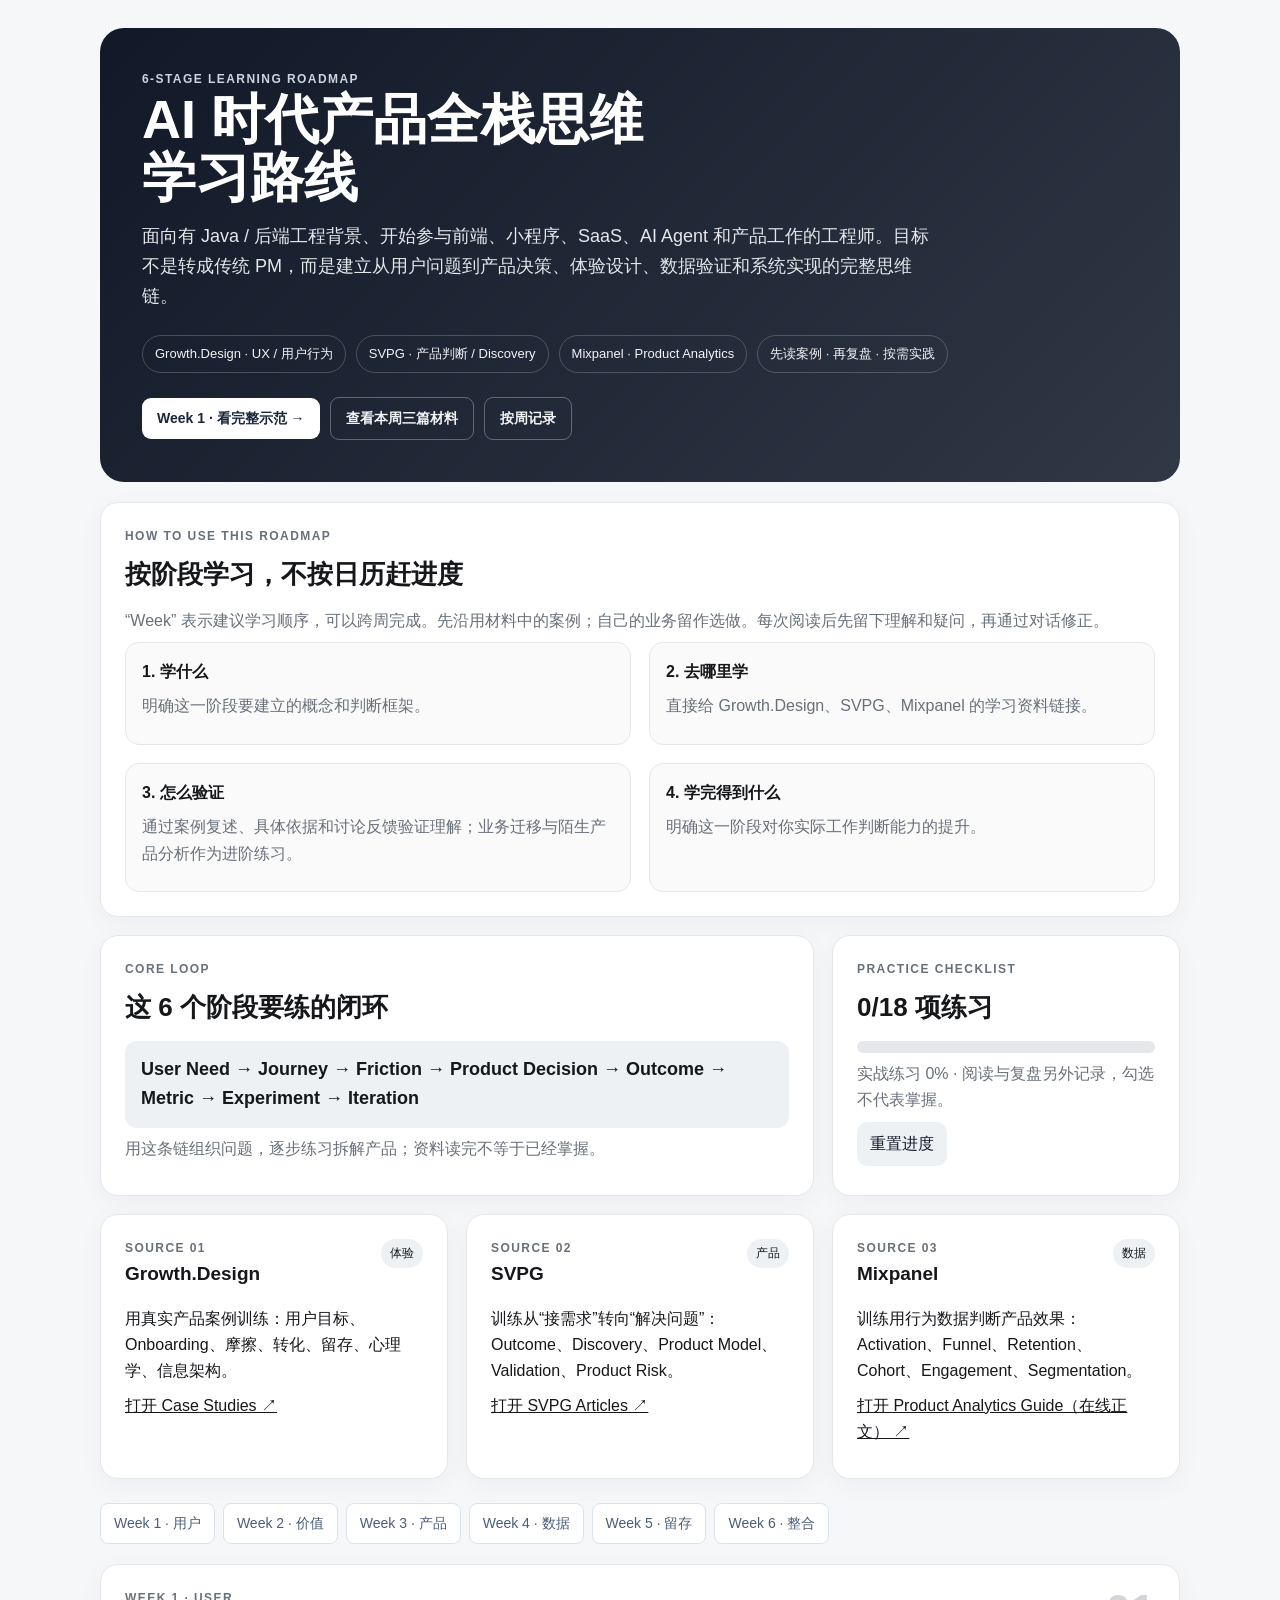
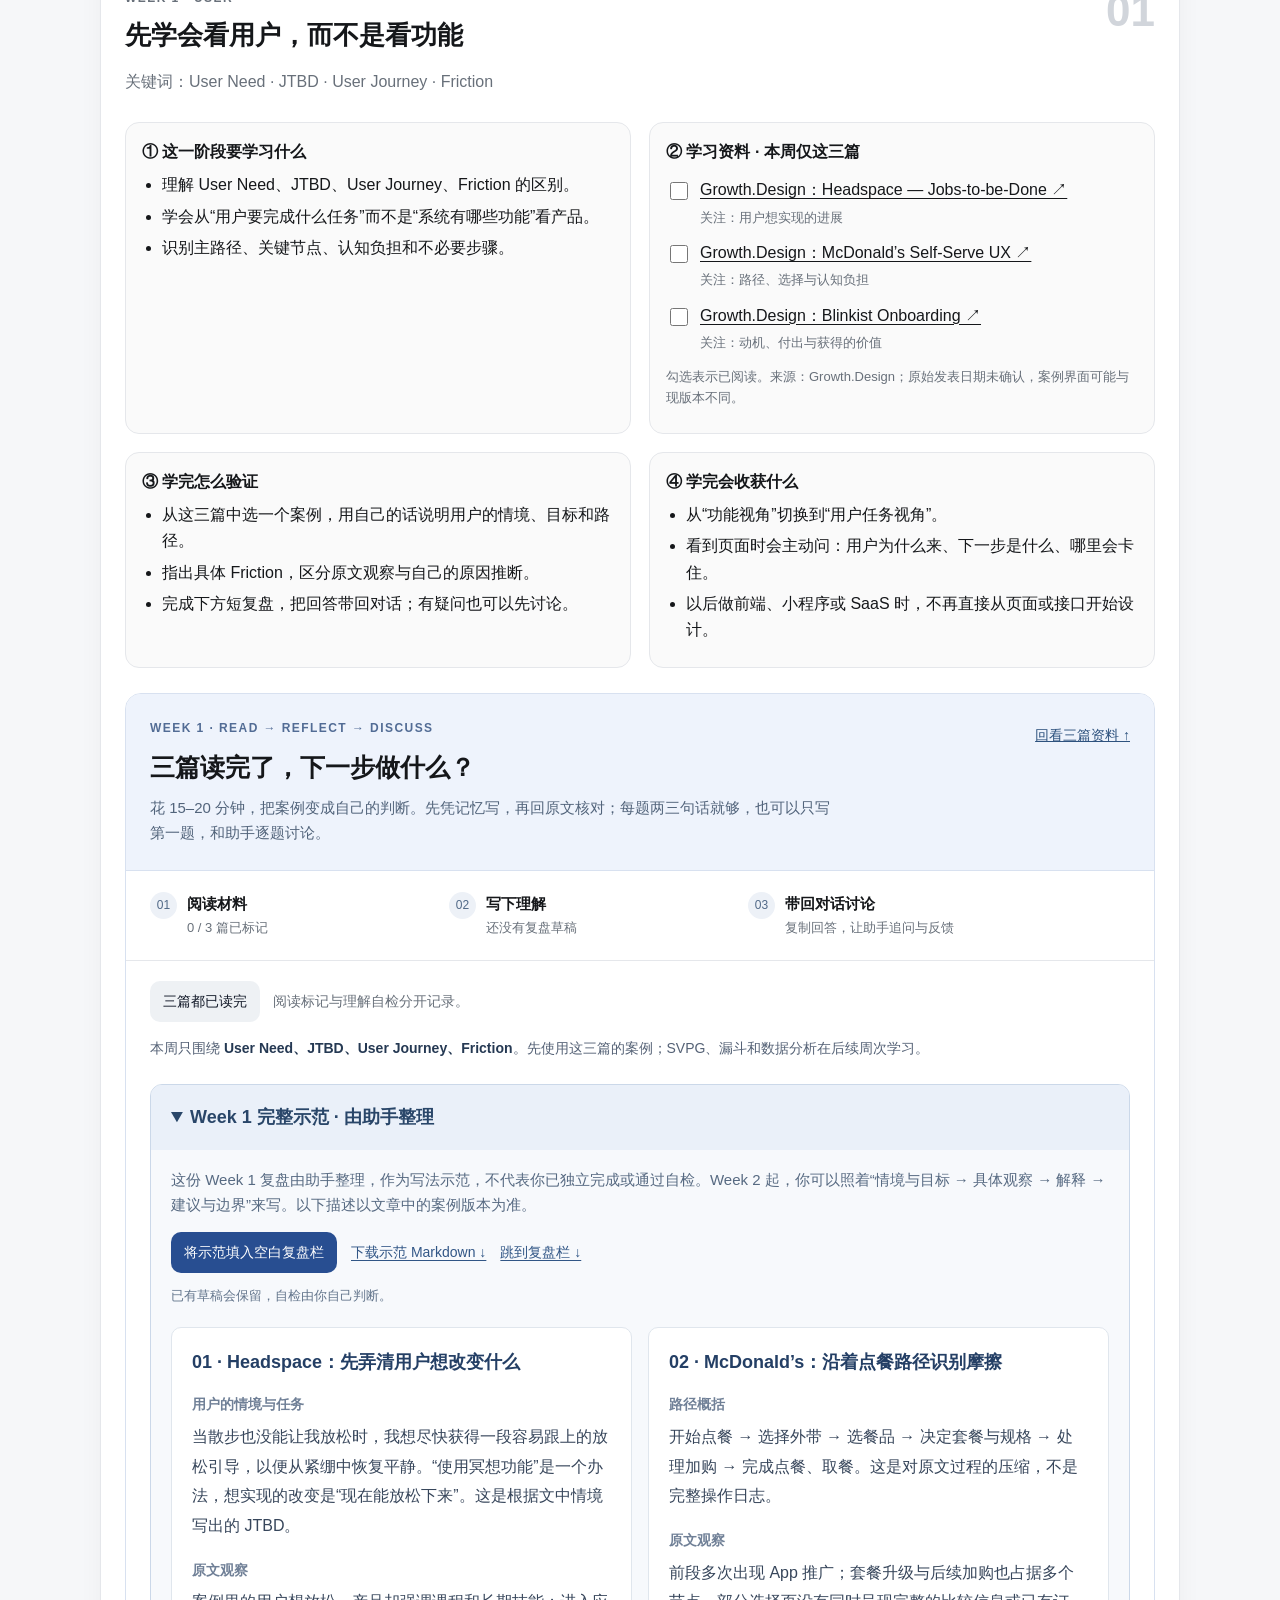
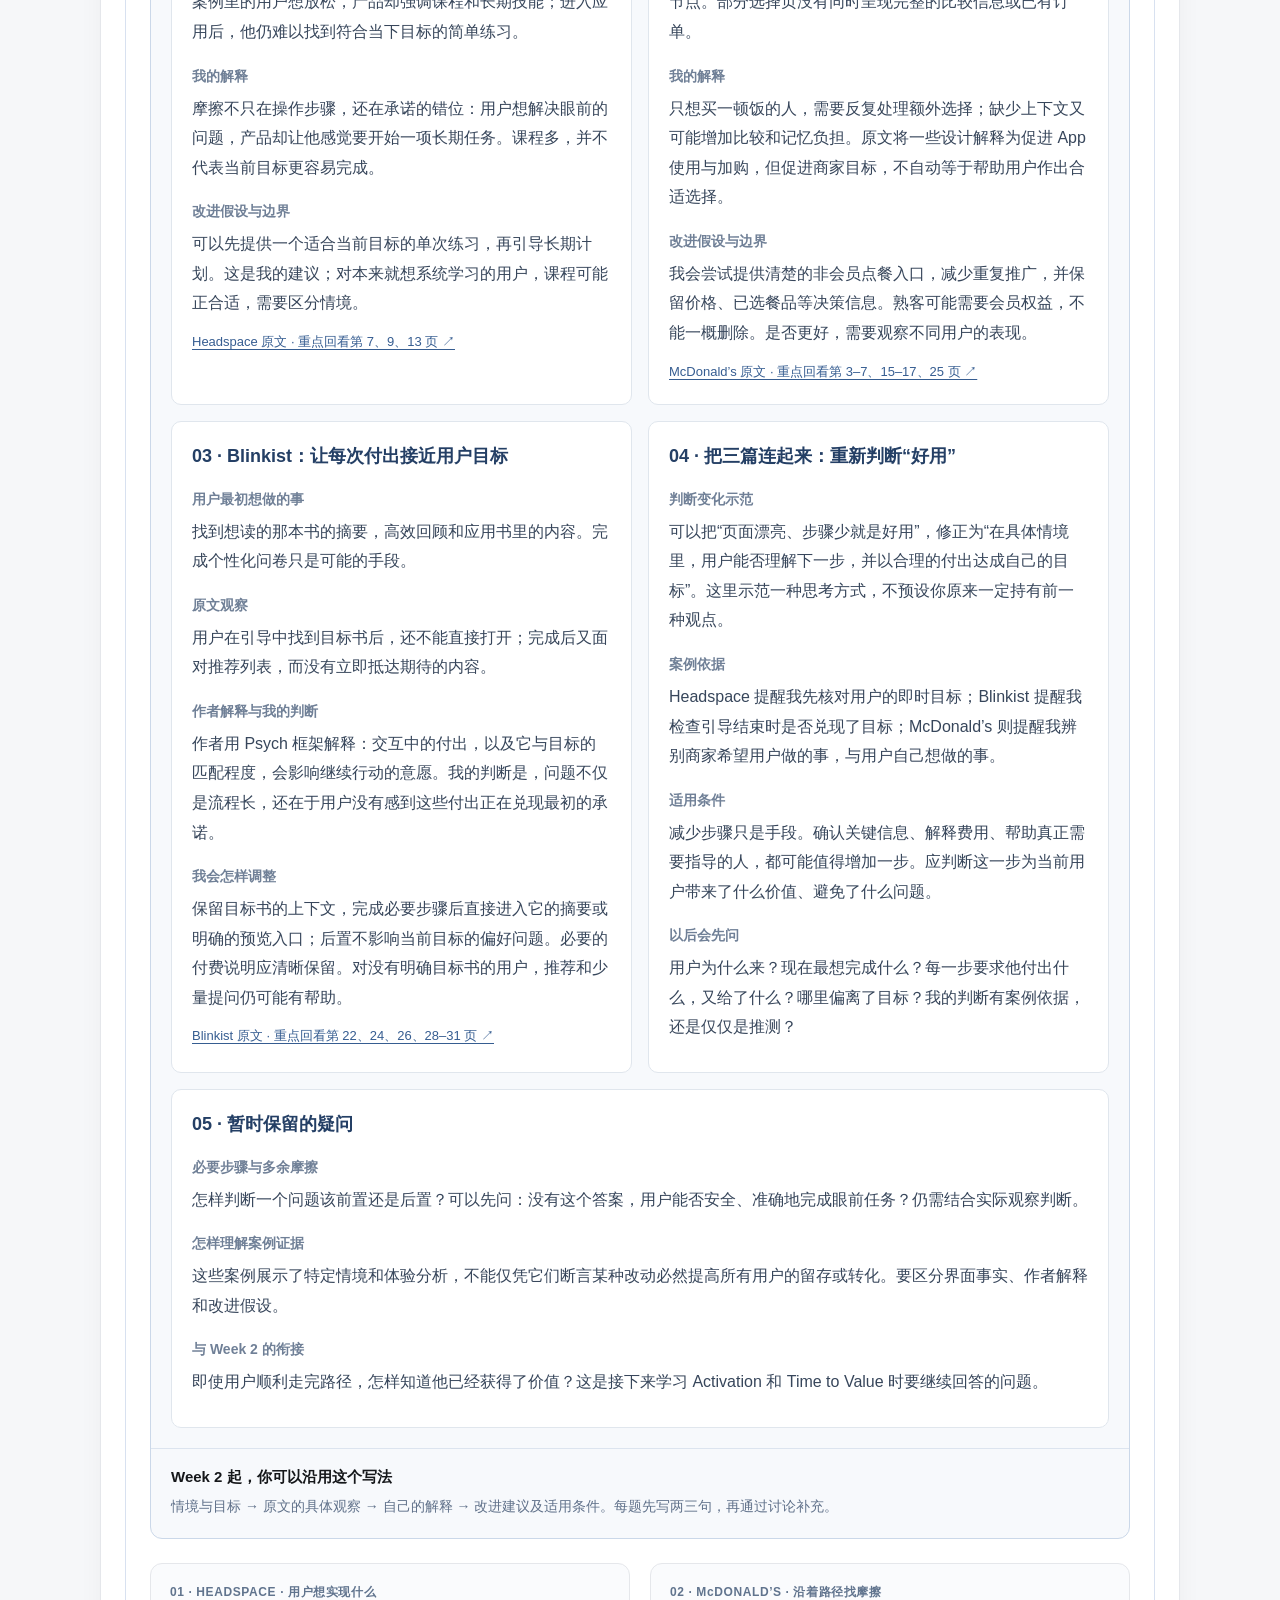
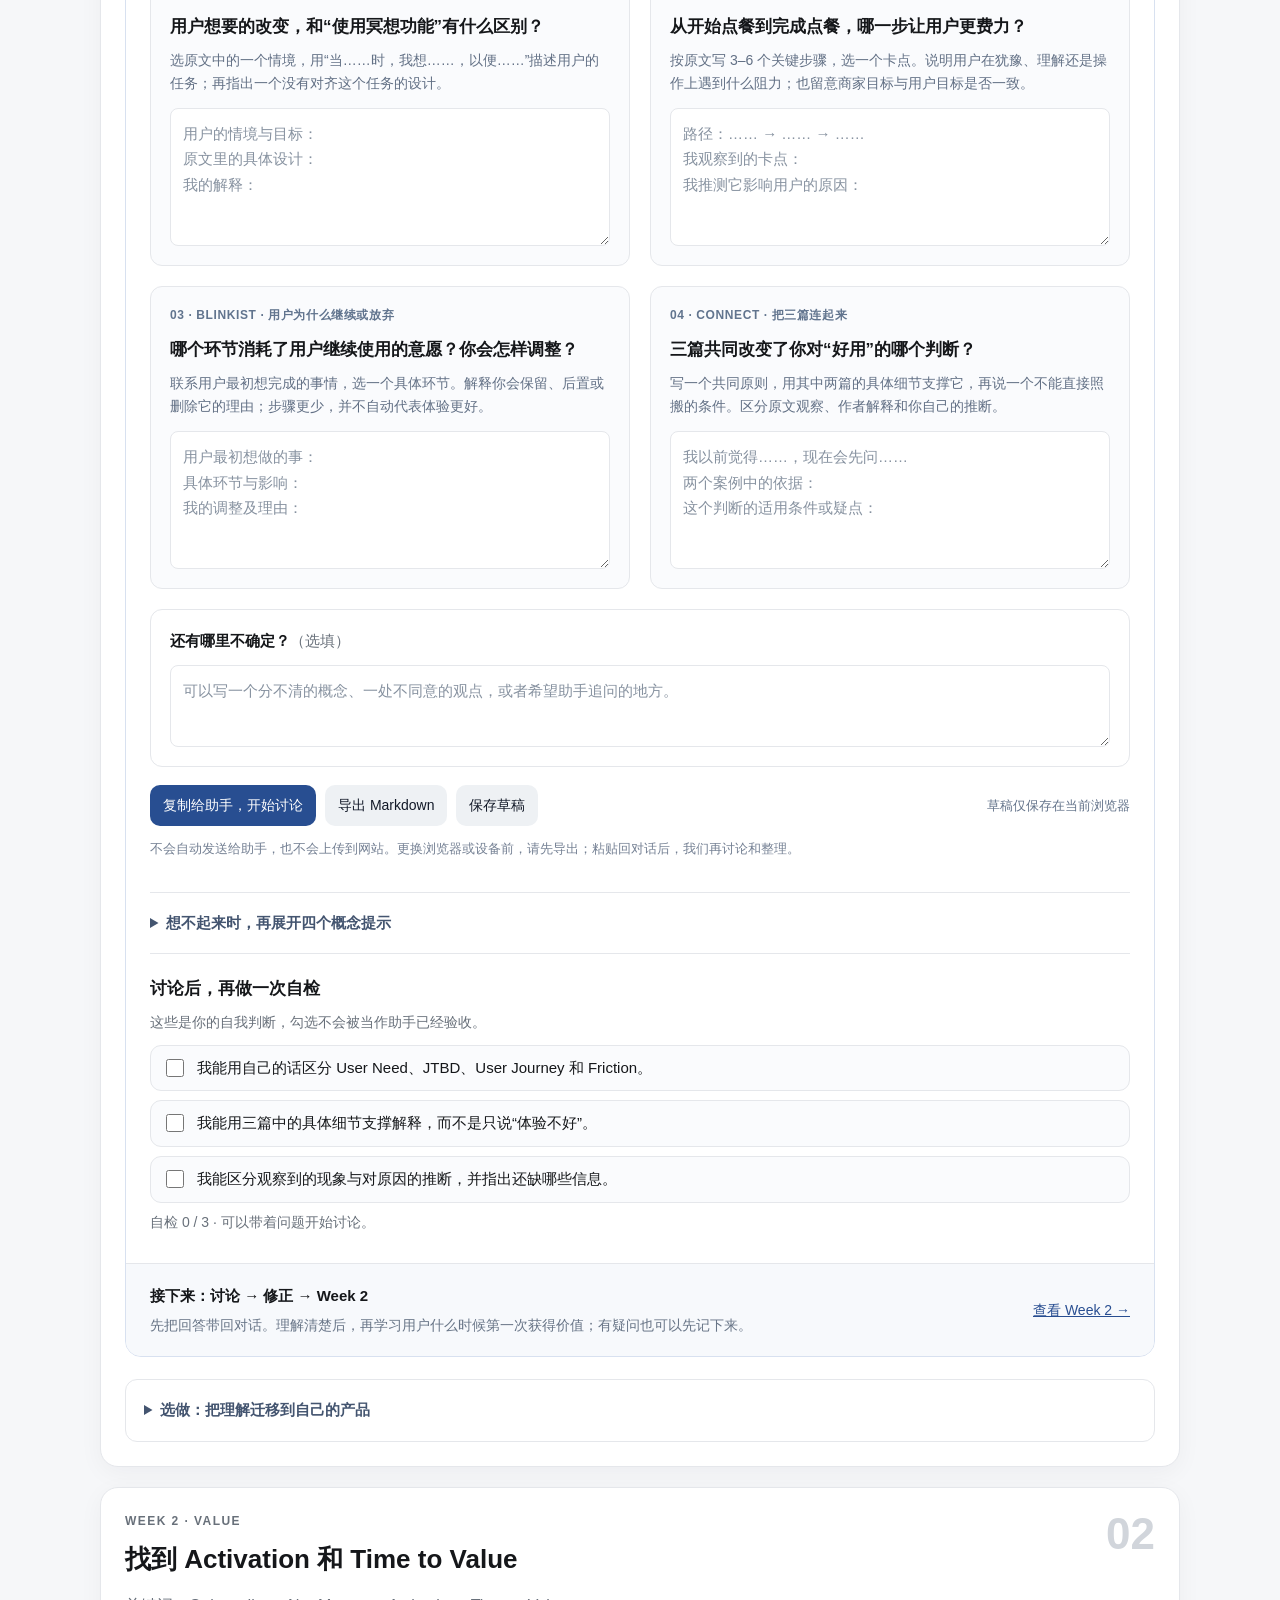
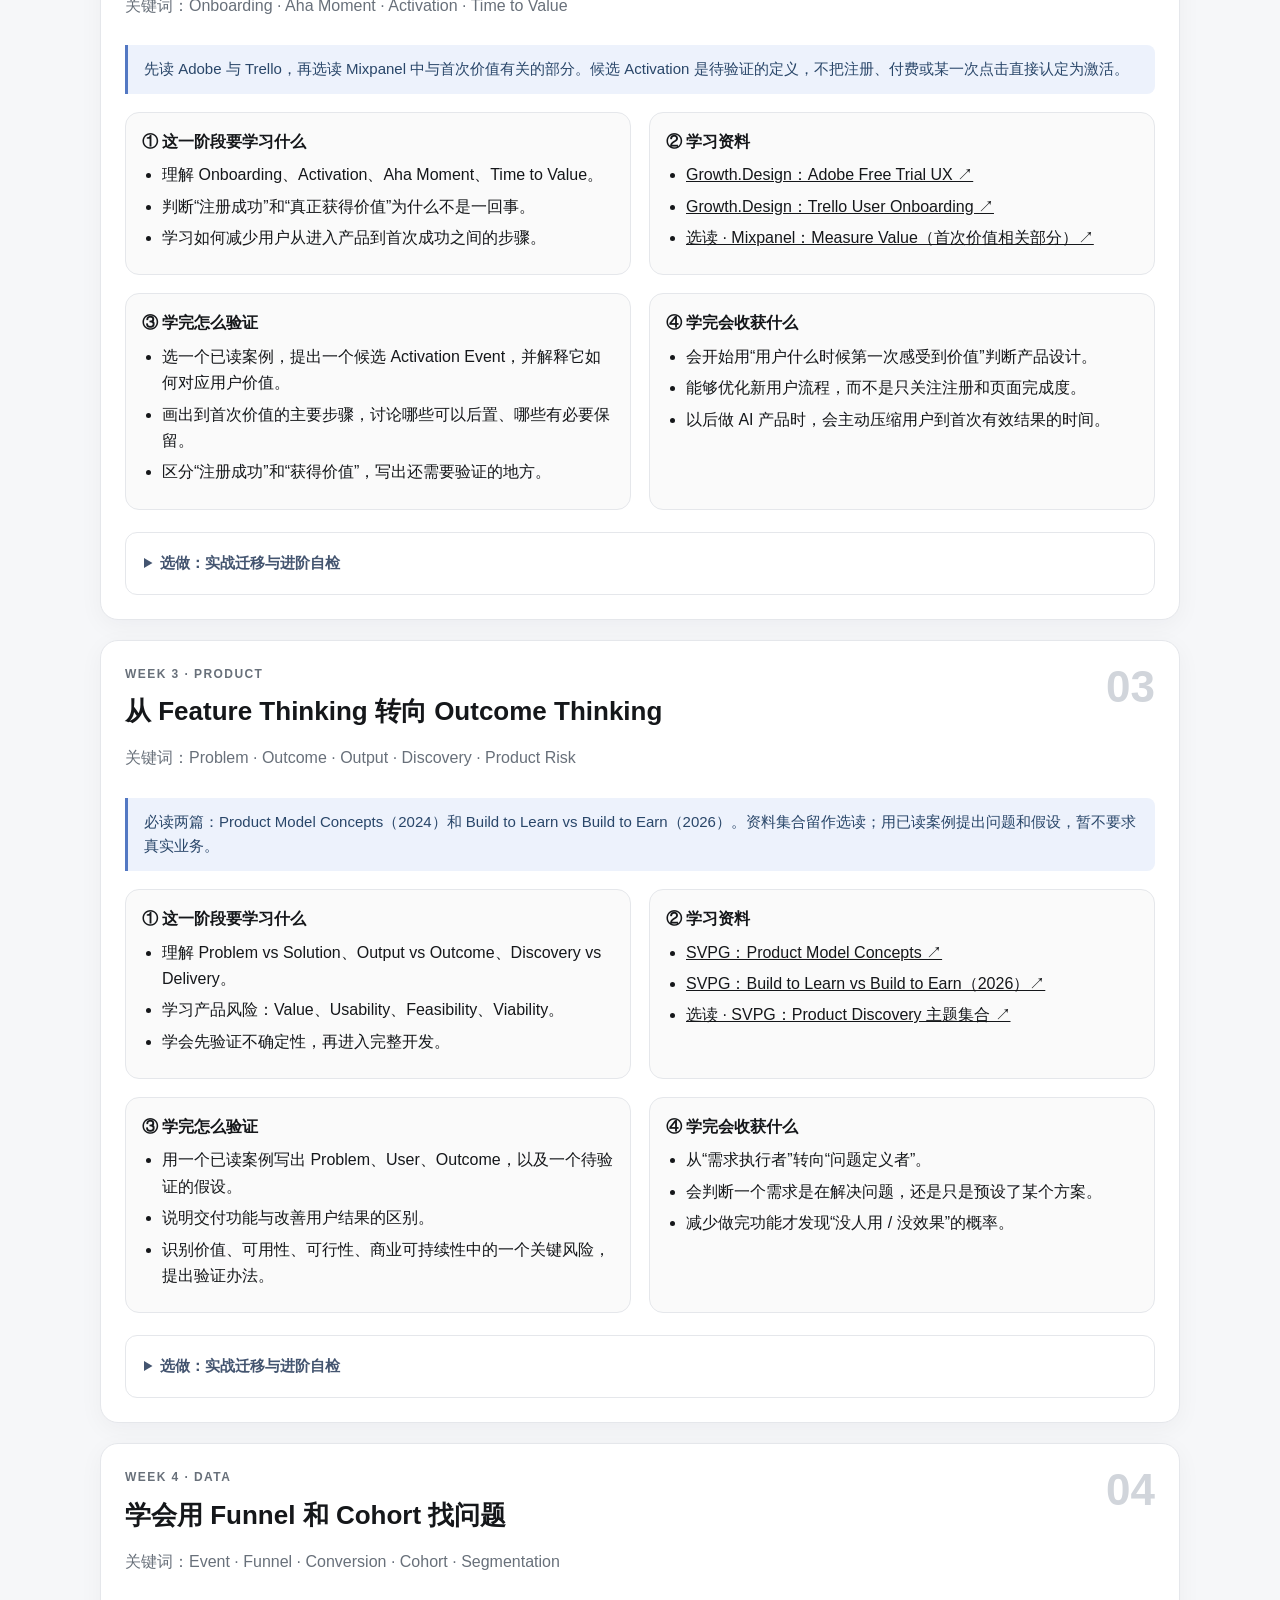
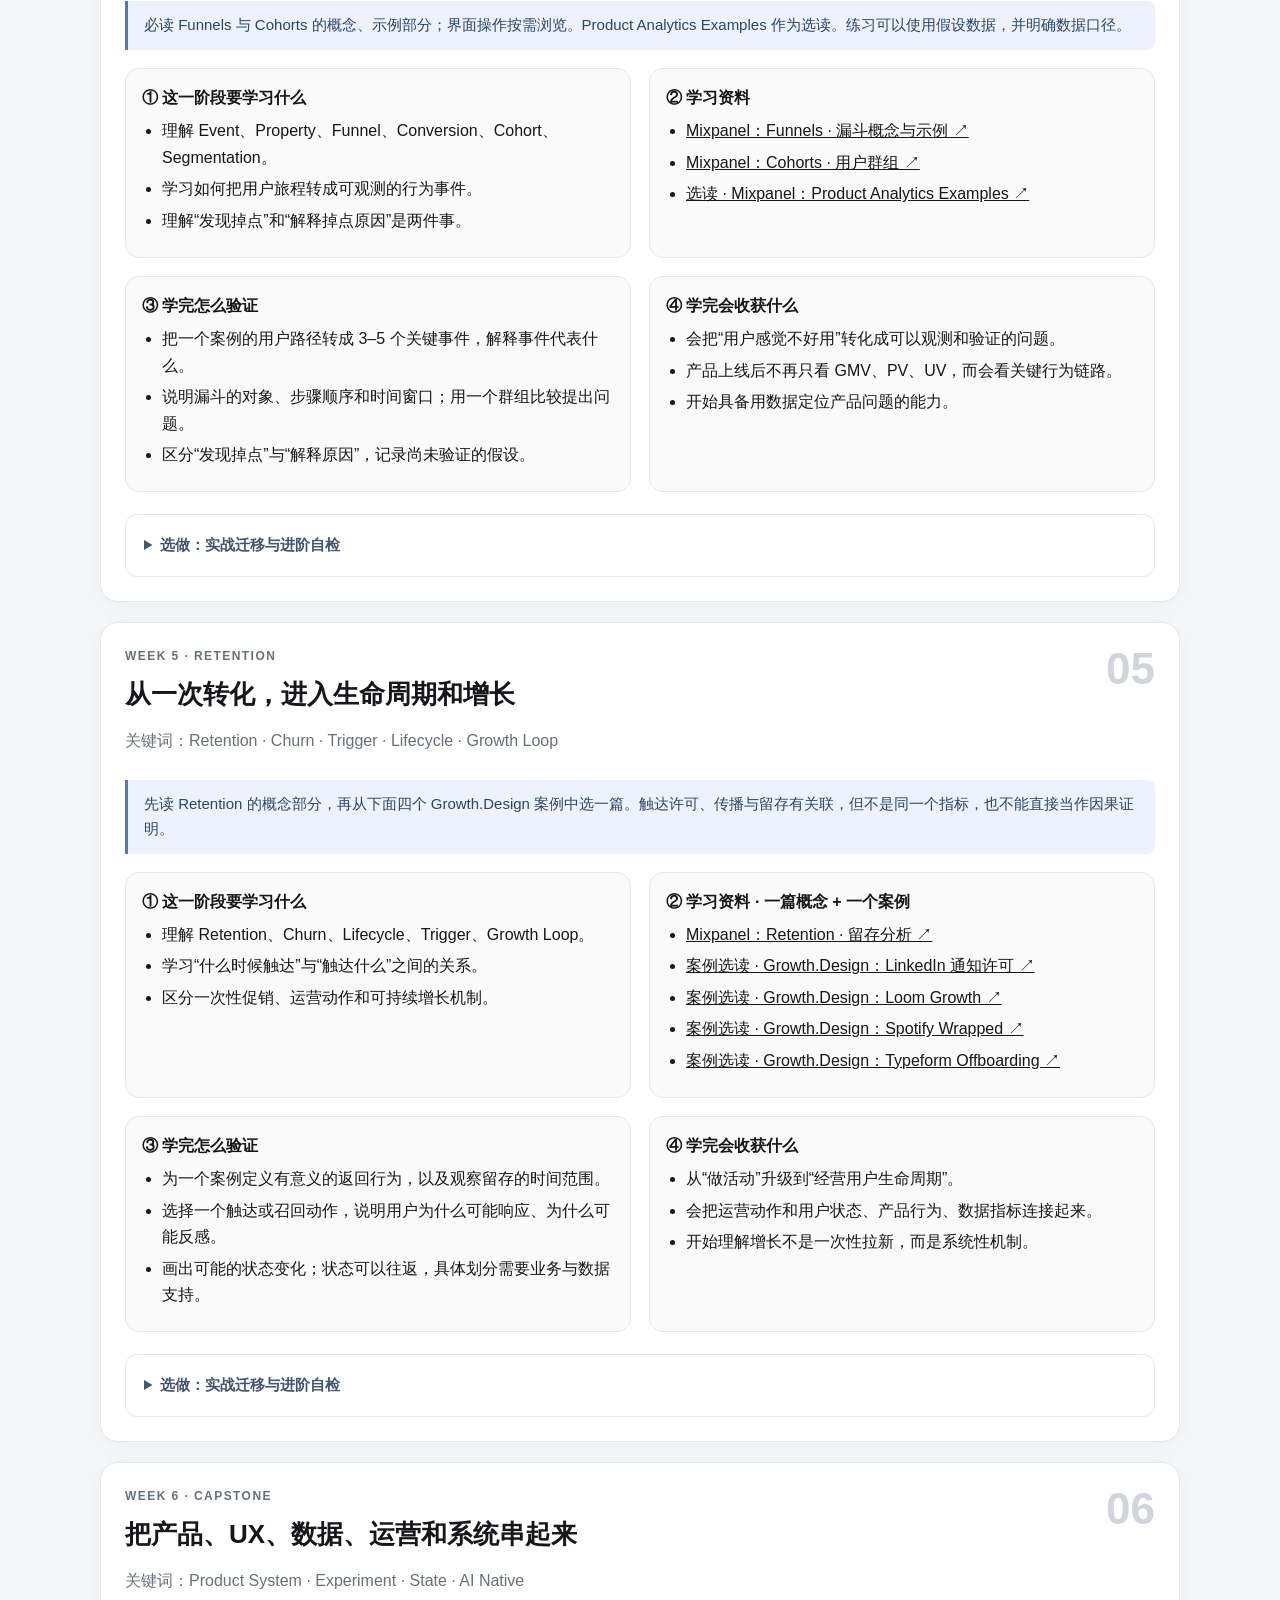
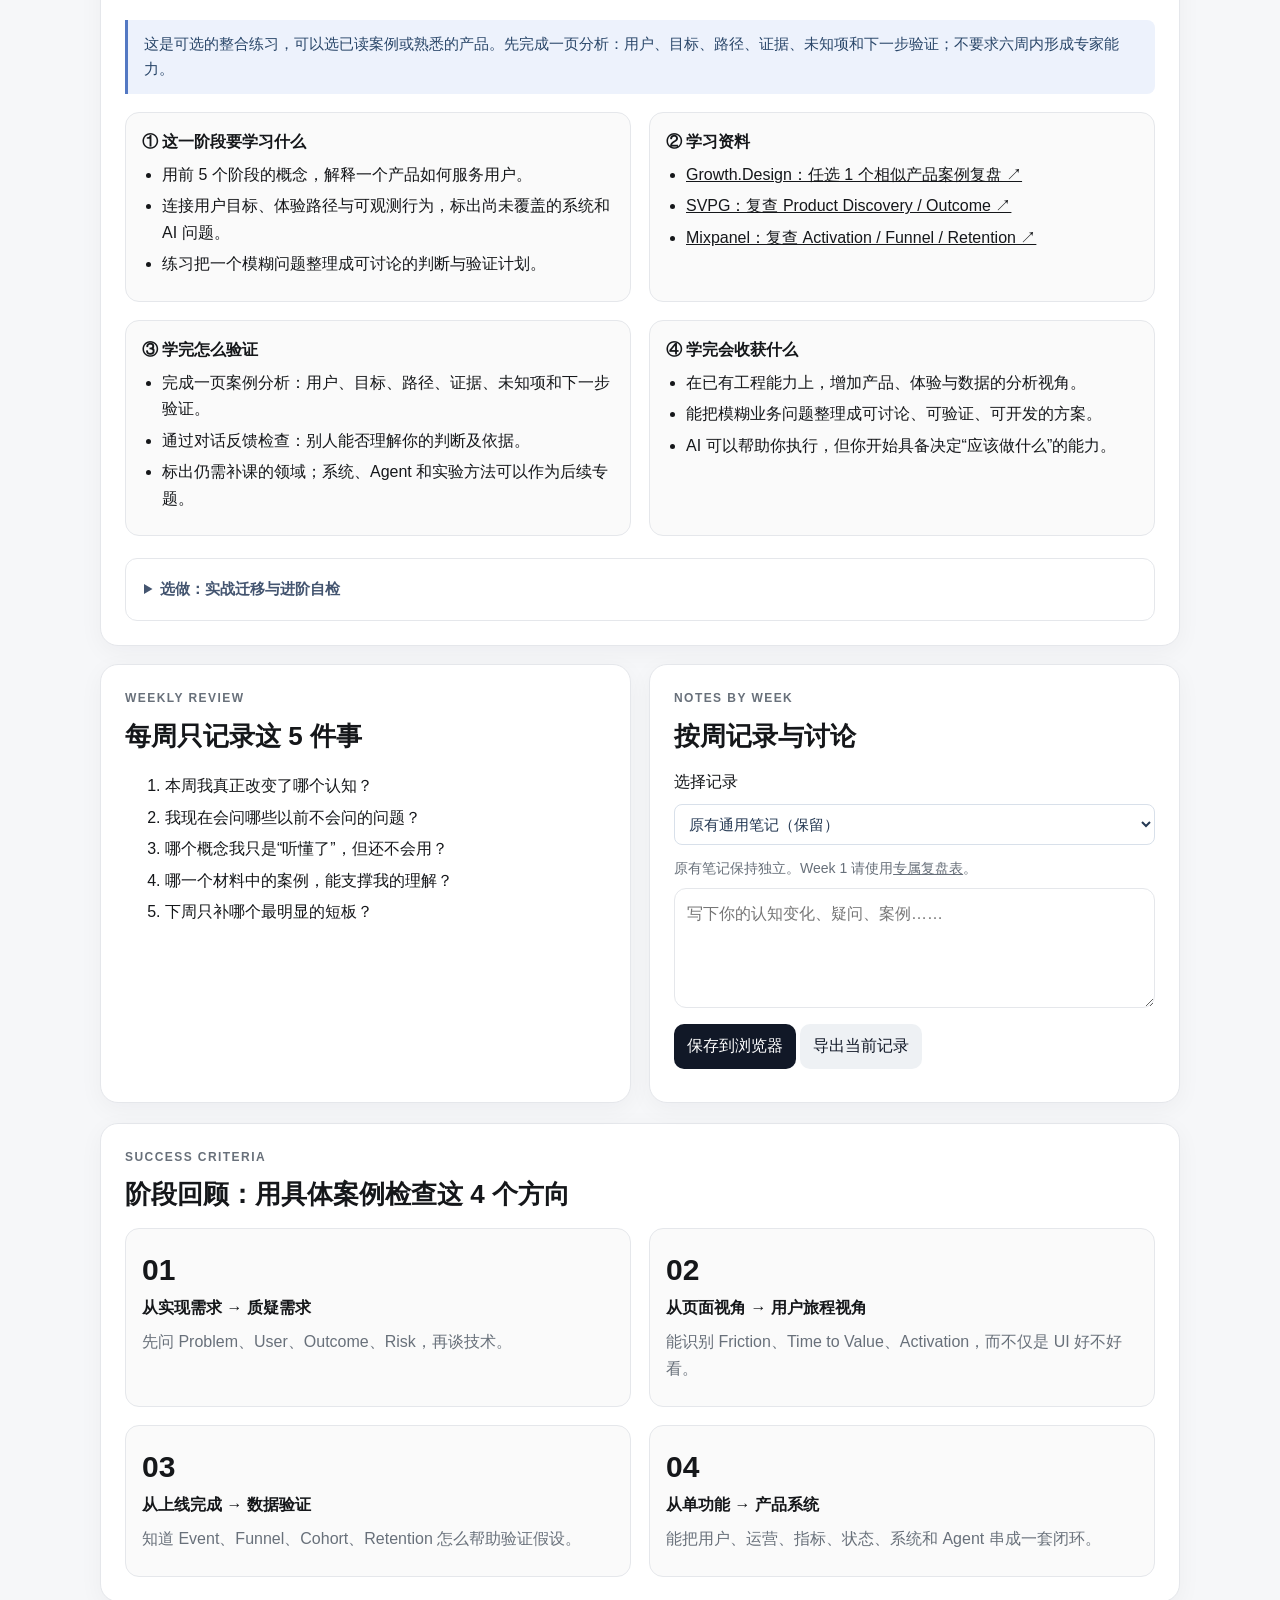
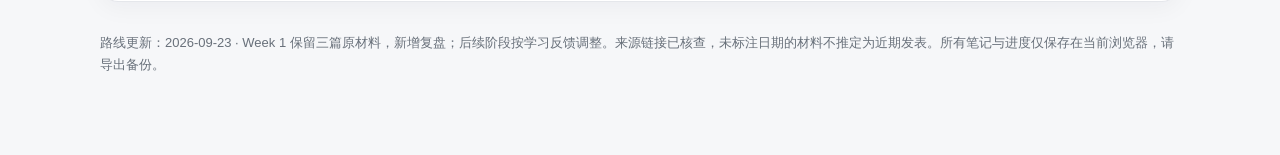
==== commit 1e1f313a: "Add worked Week 1 review with evidence and editable examples" ====
--- a/index.html
+++ b/index.html
@@ -1,4 +1,4 @@
-<!doctype html><html lang="zh-CN"><head><meta charset="utf-8"><meta name="viewport" content="width=device-width,initial-scale=1"><title>AI 时代产品全栈学习路线</title><style>:root{--bg:#f6f7f9; --card:#fff; --ink:#15171a; --muted:#68707a; --line:#e5e7eb;--accent:#111827; --soft:#eef1f4; --good:#166534; --warn:#9a3412;}*{box-sizing:border-box}body{margin:0;background:var(--bg);color:var(--ink);font-family:-apple-system,BlinkMacSystemFont,"Segoe UI","PingFang SC","Hiragino Sans GB","Microsoft YaHei",sans-serif;line-height:1.65}a{color:inherit}.wrap{max-width:1120px;margin:auto;padding:28px 20px 80px}.hero{background:linear-gradient(135deg,#111827,#303846);color:#fff;border-radius:24px;padding:42px}.hero h1{font-size:clamp(30px,5vw,54px);line-height:1.08;margin:0 0 16px}.hero p{max-width:800px;color:#e5e7eb;font-size:18px}.badges{display:flex;gap:10px;flex-wrap:wrap;margin-top:24px}.badge{border:1px solid #ffffff33;border-radius:999px;padding:7px 12px;font-size:13px;color:#f3f4f6}.grid{display:grid;grid-template-columns:repeat(12,1fr);gap:18px;margin-top:18px}.card{background:var(--card);border:1px solid var(--line);border-radius:18px;padding:24px;box-shadow:0 6px 24px #1118270b}.span4{grid-column:span 4}.span6{grid-column:span 6}.span8{grid-column:span 8}.span12{grid-column:span 12}.kicker{font-size:12px;letter-spacing:.12em;text-transform:uppercase;color:var(--muted);font-weight:700}h2{font-size:26px;margin:6px 0 12px} h3{margin:0 0 8px;font-size:19px}p{margin:8px 0}.muted{color:var(--muted)}.flow{font-weight:650;font-size:18px;padding:14px 16px;background:var(--soft);border-radius:12px}.source{display:flex;justify-content:space-between;gap:12px;align-items:flex-start}.source .tag{font-size:12px;background:var(--soft);border-radius:999px;padding:5px 9px;white-space:nowrap}.week{margin-top:20px}.weekhead{display:flex;align-items:flex-start;justify-content:space-between;gap:20px}.weeknum{font-size:44px;font-weight:800;line-height:1;color:#d1d5db}.cols{display:grid;grid-template-columns:1fr 1fr;gap:18px;margin-top:18px}.box{padding:16px;border-radius:14px;background:#fafafa;border:1px solid var(--line)}.box strong{display:block;margin-bottom:6px}ul{padding-left:20px;margin:7px 0}li{margin:5px 0}.checks{display:grid;gap:9px;margin-top:10px}.check{display:flex;gap:10px;align-items:flex-start;padding:10px 11px;border:1px solid var(--line);border-radius:11px;background:#fff}input[type=checkbox]{width:18px;height:18px;margin-top:3px;accent-color:#111827}.progressbar{height:12px;background:#e5e7eb;border-radius:999px;overflow:hidden}.progressbar>div{height:100%;width:0;background:#111827;transition:.25s}button{border:0;background:#111827;color:white;border-radius:10px;padding:9px 13px;cursor:pointer;font-weight:650}button.secondary{background:#eef1f4;color:#111827}textarea{width:100%;min-height:120px;border:1px solid var(--line);border-radius:12px;padding:12px;font:inherit;resize:vertical}.metric{font-size:30px;font-weight:800}.footer{margin-top:30px;color:var(--muted);font-size:13px}@media(max-width:800px){.span4,.span6,.span8,.span12{grid-column:span 12}.cols{grid-template-columns:1fr}.hero{padding:28px}.weekhead{flex-direction:column}.weeknum{font-size:32px}}</style><link rel="stylesheet" href="review.css"><meta name="description" content="面向工程师的六阶段产品、UX 与数据学习路线。阅读案例、完成复盘，并把问题带回对话。"></head><body><div class="wrap"><div id="storage-warning" role="alert"></div><section class="hero"><div class="kicker" style="color:#cbd5e1">6-STAGE LEARNING ROADMAP</div><h1>AI 时代产品全栈思维<br>学习路线</h1><p>面向有 Java / 后端工程背景、开始参与前端、小程序、SaaS、AI Agent 和产品工作的工程师。目标不是转成传统 PM，而是建立从用户问题到产品决策、体验设计、数据验证和系统实现的完整思维链。</p><div class="badges"><span class="badge">Growth.Design · UX / 用户行为</span><span class="badge">SVPG · 产品判断 / Discovery</span><span class="badge">Mixpanel · Product Analytics</span><span class="badge">先读案例 · 再复盘 · 按需实践</span></div><nav class="learning-nav" aria-label="学习快捷入口"><a href="#week1-review">已读完 Week 1？开始复盘 →</a><a href="#week1">查看本周三篇材料</a><a href="#weekly-notes">按周记录</a></nav></section><section class="card week"><div class="kicker">HOW TO USE THIS ROADMAP</div><h2>按阶段学习，不按日历赶进度</h2><p class="muted">“Week” 表示建议学习顺序，可以跨周完成。先沿用材料中的案例；自己的业务留作选做。每次阅读后先留下理解和疑问，再通过对话修正。</p><div class="grid" style="margin-top:8px"><div class="span6 box"><strong>1. 学什么</strong><p class="muted">明确这一阶段要建立的概念和判断框架。</p></div><div class="span6 box"><strong>2. 去哪里学</strong><p class="muted">直接给 Growth.Design、SVPG、Mixpanel 的学习资料链接。</p></div><div class="span6 box"><strong>3. 怎么验证</strong><p class="muted">通过案例复述、具体依据和讨论反馈验证理解；业务迁移与陌生产品分析作为进阶练习。</p></div><div class="span6 box"><strong>4. 学完得到什么</strong><p class="muted">明确这一阶段对你实际工作判断能力的提升。</p></div></div></section><section class="grid"><div class="card span8"><div class="kicker">CORE LOOP</div><h2>这 6 个阶段要练的闭环</h2><div class="flow">User Need → Journey → Friction → Product Decision → Outcome → Metric → Experiment → Iteration</div><p class="muted">用这条链组织问题，逐步练习拆解产品；资料读完不等于已经掌握。</p></div><div class="card span4"><div class="kicker">PRACTICE CHECKLIST</div><h2><span id="doneCount">0</span>/<span id="totalCount">0</span> 项练习</h2><div class="progressbar"><div id="progressFill"></div></div><p class="muted" id="progressText">从第一项开始。</p><button class="secondary" onclick="resetProgress()">重置进度</button></div><div class="card span4"><div class="source"><div><div class="kicker">SOURCE 01</div><h3>Growth.Design</h3></div><span class="tag">体验</span></div><p>用真实产品案例训练：用户目标、Onboarding、摩擦、转化、留存、心理学、信息架构。</p><p><a href="https://growth.design/case-studies" target="_blank" rel="noopener noreferrer">打开 Case Studies ↗</a></p></div><div class="card span4"><div class="source"><div><div class="kicker">SOURCE 02</div><h3>SVPG</h3></div><span class="tag">产品</span></div><p>训练从“接需求”转向“解决问题”：Outcome、Discovery、Product Model、Validation、Product Risk。</p><p><a href="https://www.svpg.com/articles/" target="_blank" rel="noopener noreferrer">打开 SVPG Articles ↗</a></p></div><div class="card span4"><div class="source"><div><div class="kicker">SOURCE 03</div><h3>Mixpanel</h3></div><span class="tag">数据</span></div><p>训练用行为数据判断产品效果：Activation、Funnel、Retention、Cohort、Engagement、Segmentation。</p><p><a href="https://docs.mixpanel.com/guides/strategic-playbooks/guide-to-product-analytics/intro" target="_blank" rel="noopener noreferrer">打开 Product Analytics Guide（在线正文） ↗</a></p></div></section><nav class="week-nav" aria-label="按周浏览"><a href="#week1">Week 1 · 用户</a><a href="#week2">Week 2 · 价值</a><a href="#week3">Week 3 · 产品</a><a href="#week4">Week 4 · 数据</a><a href="#week5">Week 5 · 留存</a><a href="#week6">Week 6 · 整合</a></nav><section class="card week" id="week1"><div class="weekhead"><div><div class="kicker">WEEK 1 · USER</div><h2>先学会看用户，而不是看功能</h2><p class="muted">关键词：User Need · JTBD · User Journey · Friction</p></div><div class="weeknum">01</div></div><div class="cols"><div class="box"><strong>① 这一阶段要学习什么</strong><ul><li>理解 User Need、JTBD、User Journey、Friction 的区别。</li><li>学会从“用户要完成什么任务”而不是“系统有哪些功能”看产品。</li><li>识别主路径、关键节点、认知负担和不必要步骤。</li></ul></div><div class="box" id="week1-materials"><strong>② 学习资料 · 本周仅这三篇</strong><ul class="reading-list"><li><input type="checkbox" id="read-headspace" data-w1-read="headspace" aria-label="已读 Headspace — Jobs-to-be-Done"><div><a href="https://growth.design/case-studies/headspace-user-onboarding" target="_blank" rel="noopener noreferrer">Growth.Design：Headspace — Jobs-to-be-Done ↗</a><small>关注：用户想实现的进展</small></div></li><li><input type="checkbox" id="read-mcdonalds" data-w1-read="mcdonalds" aria-label="已读 McDonald’s Self-Serve UX"><div><a href="https://growth.design/case-studies/mcdonalds-self-serve-ux" target="_blank" rel="noopener noreferrer">Growth.Design：McDonald’s Self-Serve UX ↗</a><small>关注：路径、选择与认知负担</small></div></li><li><input type="checkbox" id="read-blinkist" data-w1-read="blinkist" aria-label="已读 Blinkist Onboarding"><div><a href="https://growth.design/case-studies/blinkist-user-onboarding" target="_blank" rel="noopener noreferrer">Growth.Design：Blinkist Onboarding ↗</a><small>关注：动机、付出与获得的价值</small></div></li></ul><p class="muted" style="font-size:13px">勾选表示已阅读。来源：Growth.Design；原始发表日期未确认，案例界面可能与现版本不同。</p></div><div class="box"><strong>③ 学完怎么验证</strong><ul><li>从这三篇中选一个案例，用自己的话说明用户的情境、目标和路径。</li><li>指出具体 Friction，区分原文观察与自己的原因推断。</li><li>完成下方短复盘，把回答带回对话；有疑问也可以先讨论。</li></ul></div><div class="box"><strong>④ 学完会收获什么</strong><ul><li>从“功能视角”切换到“用户任务视角”。</li><li>看到页面时会主动问：用户为什么来、下一步是什么、哪里会卡住。</li><li>以后做前端、小程序或 SaaS 时，不再直接从页面或接口开始设计。</li></ul></div></div><section class="review-panel" id="week1-review" aria-labelledby="week1-review-title">
+<!doctype html><html lang="zh-CN"><head><meta charset="utf-8"><meta name="viewport" content="width=device-width,initial-scale=1"><title>AI 时代产品全栈学习路线</title><style>:root{--bg:#f6f7f9; --card:#fff; --ink:#15171a; --muted:#68707a; --line:#e5e7eb;--accent:#111827; --soft:#eef1f4; --good:#166534; --warn:#9a3412;}*{box-sizing:border-box}body{margin:0;background:var(--bg);color:var(--ink);font-family:-apple-system,BlinkMacSystemFont,"Segoe UI","PingFang SC","Hiragino Sans GB","Microsoft YaHei",sans-serif;line-height:1.65}a{color:inherit}.wrap{max-width:1120px;margin:auto;padding:28px 20px 80px}.hero{background:linear-gradient(135deg,#111827,#303846);color:#fff;border-radius:24px;padding:42px}.hero h1{font-size:clamp(30px,5vw,54px);line-height:1.08;margin:0 0 16px}.hero p{max-width:800px;color:#e5e7eb;font-size:18px}.badges{display:flex;gap:10px;flex-wrap:wrap;margin-top:24px}.badge{border:1px solid #ffffff33;border-radius:999px;padding:7px 12px;font-size:13px;color:#f3f4f6}.grid{display:grid;grid-template-columns:repeat(12,1fr);gap:18px;margin-top:18px}.card{background:var(--card);border:1px solid var(--line);border-radius:18px;padding:24px;box-shadow:0 6px 24px #1118270b}.span4{grid-column:span 4}.span6{grid-column:span 6}.span8{grid-column:span 8}.span12{grid-column:span 12}.kicker{font-size:12px;letter-spacing:.12em;text-transform:uppercase;color:var(--muted);font-weight:700}h2{font-size:26px;margin:6px 0 12px} h3{margin:0 0 8px;font-size:19px}p{margin:8px 0}.muted{color:var(--muted)}.flow{font-weight:650;font-size:18px;padding:14px 16px;background:var(--soft);border-radius:12px}.source{display:flex;justify-content:space-between;gap:12px;align-items:flex-start}.source .tag{font-size:12px;background:var(--soft);border-radius:999px;padding:5px 9px;white-space:nowrap}.week{margin-top:20px}.weekhead{display:flex;align-items:flex-start;justify-content:space-between;gap:20px}.weeknum{font-size:44px;font-weight:800;line-height:1;color:#d1d5db}.cols{display:grid;grid-template-columns:1fr 1fr;gap:18px;margin-top:18px}.box{padding:16px;border-radius:14px;background:#fafafa;border:1px solid var(--line)}.box strong{display:block;margin-bottom:6px}ul{padding-left:20px;margin:7px 0}li{margin:5px 0}.checks{display:grid;gap:9px;margin-top:10px}.check{display:flex;gap:10px;align-items:flex-start;padding:10px 11px;border:1px solid var(--line);border-radius:11px;background:#fff}input[type=checkbox]{width:18px;height:18px;margin-top:3px;accent-color:#111827}.progressbar{height:12px;background:#e5e7eb;border-radius:999px;overflow:hidden}.progressbar>div{height:100%;width:0;background:#111827;transition:.25s}button{border:0;background:#111827;color:white;border-radius:10px;padding:9px 13px;cursor:pointer;font-weight:650}button.secondary{background:#eef1f4;color:#111827}textarea{width:100%;min-height:120px;border:1px solid var(--line);border-radius:12px;padding:12px;font:inherit;resize:vertical}.metric{font-size:30px;font-weight:800}.footer{margin-top:30px;color:var(--muted);font-size:13px}@media(max-width:800px){.span4,.span6,.span8,.span12{grid-column:span 12}.cols{grid-template-columns:1fr}.hero{padding:28px}.weekhead{flex-direction:column}.weeknum{font-size:32px}}</style><link rel="stylesheet" href="review.css?v=20260923-example"><meta name="description" content="面向工程师的六阶段产品、UX 与数据学习路线。阅读案例、完成复盘，并把问题带回对话。"></head><body><div class="wrap"><div id="storage-warning" role="alert"></div><section class="hero"><div class="kicker" style="color:#cbd5e1">6-STAGE LEARNING ROADMAP</div><h1>AI 时代产品全栈思维<br>学习路线</h1><p>面向有 Java / 后端工程背景、开始参与前端、小程序、SaaS、AI Agent 和产品工作的工程师。目标不是转成传统 PM，而是建立从用户问题到产品决策、体验设计、数据验证和系统实现的完整思维链。</p><div class="badges"><span class="badge">Growth.Design · UX / 用户行为</span><span class="badge">SVPG · 产品判断 / Discovery</span><span class="badge">Mixpanel · Product Analytics</span><span class="badge">先读案例 · 再复盘 · 按需实践</span></div><nav class="learning-nav" aria-label="学习快捷入口"><a href="#week1-example">Week 1 · 看完整示范 →</a><a href="#week1">查看本周三篇材料</a><a href="#weekly-notes">按周记录</a></nav></section><section class="card week"><div class="kicker">HOW TO USE THIS ROADMAP</div><h2>按阶段学习，不按日历赶进度</h2><p class="muted">“Week” 表示建议学习顺序，可以跨周完成。先沿用材料中的案例；自己的业务留作选做。每次阅读后先留下理解和疑问，再通过对话修正。</p><div class="grid" style="margin-top:8px"><div class="span6 box"><strong>1. 学什么</strong><p class="muted">明确这一阶段要建立的概念和判断框架。</p></div><div class="span6 box"><strong>2. 去哪里学</strong><p class="muted">直接给 Growth.Design、SVPG、Mixpanel 的学习资料链接。</p></div><div class="span6 box"><strong>3. 怎么验证</strong><p class="muted">通过案例复述、具体依据和讨论反馈验证理解；业务迁移与陌生产品分析作为进阶练习。</p></div><div class="span6 box"><strong>4. 学完得到什么</strong><p class="muted">明确这一阶段对你实际工作判断能力的提升。</p></div></div></section><section class="grid"><div class="card span8"><div class="kicker">CORE LOOP</div><h2>这 6 个阶段要练的闭环</h2><div class="flow">User Need → Journey → Friction → Product Decision → Outcome → Metric → Experiment → Iteration</div><p class="muted">用这条链组织问题，逐步练习拆解产品；资料读完不等于已经掌握。</p></div><div class="card span4"><div class="kicker">PRACTICE CHECKLIST</div><h2><span id="doneCount">0</span>/<span id="totalCount">0</span> 项练习</h2><div class="progressbar"><div id="progressFill"></div></div><p class="muted" id="progressText">从第一项开始。</p><button class="secondary" onclick="resetProgress()">重置进度</button></div><div class="card span4"><div class="source"><div><div class="kicker">SOURCE 01</div><h3>Growth.Design</h3></div><span class="tag">体验</span></div><p>用真实产品案例训练：用户目标、Onboarding、摩擦、转化、留存、心理学、信息架构。</p><p><a href="https://growth.design/case-studies" target="_blank" rel="noopener noreferrer">打开 Case Studies ↗</a></p></div><div class="card span4"><div class="source"><div><div class="kicker">SOURCE 02</div><h3>SVPG</h3></div><span class="tag">产品</span></div><p>训练从“接需求”转向“解决问题”：Outcome、Discovery、Product Model、Validation、Product Risk。</p><p><a href="https://www.svpg.com/articles/" target="_blank" rel="noopener noreferrer">打开 SVPG Articles ↗</a></p></div><div class="card span4"><div class="source"><div><div class="kicker">SOURCE 03</div><h3>Mixpanel</h3></div><span class="tag">数据</span></div><p>训练用行为数据判断产品效果：Activation、Funnel、Retention、Cohort、Engagement、Segmentation。</p><p><a href="https://docs.mixpanel.com/guides/strategic-playbooks/guide-to-product-analytics/intro" target="_blank" rel="noopener noreferrer">打开 Product Analytics Guide（在线正文） ↗</a></p></div></section><nav class="week-nav" aria-label="按周浏览"><a href="#week1">Week 1 · 用户</a><a href="#week2">Week 2 · 价值</a><a href="#week3">Week 3 · 产品</a><a href="#week4">Week 4 · 数据</a><a href="#week5">Week 5 · 留存</a><a href="#week6">Week 6 · 整合</a></nav><section class="card week" id="week1"><div class="weekhead"><div><div class="kicker">WEEK 1 · USER</div><h2>先学会看用户，而不是看功能</h2><p class="muted">关键词：User Need · JTBD · User Journey · Friction</p></div><div class="weeknum">01</div></div><div class="cols"><div class="box"><strong>① 这一阶段要学习什么</strong><ul><li>理解 User Need、JTBD、User Journey、Friction 的区别。</li><li>学会从“用户要完成什么任务”而不是“系统有哪些功能”看产品。</li><li>识别主路径、关键节点、认知负担和不必要步骤。</li></ul></div><div class="box" id="week1-materials"><strong>② 学习资料 · 本周仅这三篇</strong><ul class="reading-list"><li><input type="checkbox" id="read-headspace" data-w1-read="headspace" aria-label="已读 Headspace — Jobs-to-be-Done"><div><a href="https://growth.design/case-studies/headspace-user-onboarding" target="_blank" rel="noopener noreferrer">Growth.Design：Headspace — Jobs-to-be-Done ↗</a><small>关注：用户想实现的进展</small></div></li><li><input type="checkbox" id="read-mcdonalds" data-w1-read="mcdonalds" aria-label="已读 McDonald’s Self-Serve UX"><div><a href="https://growth.design/case-studies/mcdonalds-self-serve-ux" target="_blank" rel="noopener noreferrer">Growth.Design：McDonald’s Self-Serve UX ↗</a><small>关注：路径、选择与认知负担</small></div></li><li><input type="checkbox" id="read-blinkist" data-w1-read="blinkist" aria-label="已读 Blinkist Onboarding"><div><a href="https://growth.design/case-studies/blinkist-user-onboarding" target="_blank" rel="noopener noreferrer">Growth.Design：Blinkist Onboarding ↗</a><small>关注：动机、付出与获得的价值</small></div></li></ul><p class="muted" style="font-size:13px">勾选表示已阅读。来源：Growth.Design；原始发表日期未确认，案例界面可能与现版本不同。</p></div><div class="box"><strong>③ 学完怎么验证</strong><ul><li>从这三篇中选一个案例，用自己的话说明用户的情境、目标和路径。</li><li>指出具体 Friction，区分原文观察与自己的原因推断。</li><li>完成下方短复盘，把回答带回对话；有疑问也可以先讨论。</li></ul></div><div class="box"><strong>④ 学完会收获什么</strong><ul><li>从“功能视角”切换到“用户任务视角”。</li><li>看到页面时会主动问：用户为什么来、下一步是什么、哪里会卡住。</li><li>以后做前端、小程序或 SaaS 时，不再直接从页面或接口开始设计。</li></ul></div></div><section class="review-panel" id="week1-review" aria-labelledby="week1-review-title">
   <div class="review-heading">
     <div><div class="kicker">WEEK 1 · READ → REFLECT → DISCUSS</div><h3 id="week1-review-title">三篇读完了，下一步做什么？</h3><p>花 15–20 分钟，把案例变成自己的判断。先凭记忆写，再回原文核对；每题两三句话就够，也可以只写第一题，和助手逐题讨论。</p></div>
     <a class="review-jump" href="#week1-materials">回看三篇资料 ↑</a>
@@ -10,7 +10,13 @@
   </div>
   <div class="reading-confirm"><button class="secondary" id="w1-mark-read" type="button">三篇都已读完</button><span class="muted">阅读标记与理解自检分开记录。</span></div>
   <p class="review-principle">本周只围绕 <strong>User Need、JTBD、User Journey、Friction</strong>。先使用这三篇的案例；SVPG、漏斗和数据分析在后续周次学习。</p>
-  <form id="week1-form">
+  <details class="worked-example" id="week1-example" open>
+<summary>Week 1 完整示范 · 由助手整理</summary>
+<div class="example-intro"><p>这份 Week 1 复盘由助手整理，作为写法示范，不代表你已独立完成或通过自检。Week 2 起，你可以照着“情境与目标 → 具体观察 → 解释 → 建议与边界”来写。以下描述以文章中的案例版本为准。</p><div class="example-actions"><button type="button" id="w1-use-example">将示范填入空白复盘栏</button><a href="week1-worked-example.md" download>下载示范 Markdown ↓</a><a href="#week1-form">跳到复盘栏 ↓</a></div><p id="example-status" role="status" aria-live="polite">已有草稿会保留，自检由你自己判断。</p></div>
+<div class="example-grid"><article class="example-card"><h4>01 · Headspace：先弄清用户想改变什么</h4><div data-w1-example="headspace"><p><strong>用户的情境与任务</strong>当散步也没能让我放松时，我想尽快获得一段容易跟上的放松引导，以便从紧绷中恢复平静。“使用冥想功能”是一个办法，想实现的改变是“现在能放松下来”。这是根据文中情境写出的 JTBD。</p><p><strong>原文观察</strong>案例里的用户想放松，产品却强调课程和长期技能；进入应用后，他仍难以找到符合当下目标的简单练习。</p><p><strong>我的解释</strong>摩擦不只在操作步骤，还在承诺的错位：用户想解决眼前的问题，产品却让他感觉要开始一项长期任务。课程多，并不代表当前目标更容易完成。</p><p><strong>改进假设与边界</strong>可以先提供一个适合当前目标的单次练习，再引导长期计划。这是我的建议；对本来就想系统学习的用户，课程可能正合适，需要区分情境。</p></div><a class="example-source" href="https://growth.design/case-studies/headspace-user-onboarding" target="_blank" rel="noopener noreferrer">Headspace 原文 · 重点回看第 7、9、13 页 ↗</a></article><article class="example-card"><h4>02 · McDonald’s：沿着点餐路径识别摩擦</h4><div data-w1-example="mcdonalds"><p><strong>路径概括</strong>开始点餐 → 选择外带 → 选餐品 → 决定套餐与规格 → 处理加购 → 完成点餐、取餐。这是对原文过程的压缩，不是完整操作日志。</p><p><strong>原文观察</strong>前段多次出现 App 推广；套餐升级与后续加购也占据多个节点。部分选择页没有同时呈现完整的比较信息或已有订单。</p><p><strong>我的解释</strong>只想买一顿饭的人，需要反复处理额外选择；缺少上下文又可能增加比较和记忆负担。原文将一些设计解释为促进 App 使用与加购，但促进商家目标，不自动等于帮助用户作出合适选择。</p><p><strong>改进假设与边界</strong>我会尝试提供清楚的非会员点餐入口，减少重复推广，并保留价格、已选餐品等决策信息。熟客可能需要会员权益，不能一概删除。是否更好，需要观察不同用户的表现。</p></div><a class="example-source" href="https://growth.design/case-studies/mcdonalds-self-serve-ux" target="_blank" rel="noopener noreferrer">McDonald’s 原文 · 重点回看第 3–7、15–17、25 页 ↗</a></article><article class="example-card"><h4>03 · Blinkist：让每次付出接近用户目标</h4><div data-w1-example="blinkist"><p><strong>用户最初想做的事</strong>找到想读的那本书的摘要，高效回顾和应用书里的内容。完成个性化问卷只是可能的手段。</p><p><strong>原文观察</strong>用户在引导中找到目标书后，还不能直接打开；完成后又面对推荐列表，而没有立即抵达期待的内容。</p><p><strong>作者解释与我的判断</strong>作者用 Psych 框架解释：交互中的付出，以及它与目标的匹配程度，会影响继续行动的意愿。我的判断是，问题不仅是流程长，还在于用户没有感到这些付出正在兑现最初的承诺。</p><p><strong>我会怎样调整</strong>保留目标书的上下文，完成必要步骤后直接进入它的摘要或明确的预览入口；后置不影响当前目标的偏好问题。必要的付费说明应清晰保留。对没有明确目标书的用户，推荐和少量提问仍可能有帮助。</p></div><a class="example-source" href="https://growth.design/case-studies/blinkist-user-onboarding" target="_blank" rel="noopener noreferrer">Blinkist 原文 · 重点回看第 22、24、26、28–31 页 ↗</a></article><article class="example-card"><h4>04 · 把三篇连起来：重新判断“好用”</h4><div data-w1-example="synthesis"><p><strong>判断变化示范</strong>可以把“页面漂亮、步骤少就是好用”，修正为“在具体情境里，用户能否理解下一步，并以合理的付出达成自己的目标”。这里示范一种思考方式，不预设你原来一定持有前一种观点。</p><p><strong>案例依据</strong>Headspace 提醒我先核对用户的即时目标；Blinkist 提醒我检查引导结束时是否兑现了目标；McDonald’s 则提醒我辨别商家希望用户做的事，与用户自己想做的事。</p><p><strong>适用条件</strong>减少步骤只是手段。确认关键信息、解释费用、帮助真正需要指导的人，都可能值得增加一步。应判断这一步为当前用户带来了什么价值、避免了什么问题。</p><p><strong>以后会先问</strong>用户为什么来？现在最想完成什么？每一步要求他付出什么，又给了什么？哪里偏离了目标？我的判断有案例依据，还是仅仅是推测？</p></div></article><article class="example-card full-width"><h4>05 · 暂时保留的疑问</h4><div data-w1-example="question"><p><strong>必要步骤与多余摩擦</strong>怎样判断一个问题该前置还是后置？可以先问：没有这个答案，用户能否安全、准确地完成眼前任务？仍需结合实际观察判断。</p><p><strong>怎样理解案例证据</strong>这些案例展示了特定情境和体验分析，不能仅凭它们断言某种改动必然提高所有用户的留存或转化。要区分界面事实、作者解释和改进假设。</p><p><strong>与 Week 2 的衔接</strong>即使用户顺利走完路径，怎样知道他已经获得了价值？这是接下来学习 Activation 和 Time to Value 时要继续回答的问题。</p></div></article></div>
+<div class="example-takeaway"><strong>Week 2 起，你可以沿用这个写法</strong><p>情境与目标 → 原文的具体观察 → 自己的解释 → 改进建议及适用条件。每题先写两三句，再通过讨论补充。</p></div>
+</details>
+<form id="week1-form">
     <div class="review-fields">
       <div class="review-question">
         <span class="question-kicker">01 · HEADSPACE · 用户想实现什么</span>
@@ -55,4 +61,4 @@
   <div class="review-next"><div><strong>接下来：讨论 → 修正 → Week 2</strong><p>先把回答带回对话。理解清楚后，再学习用户什么时候第一次获得价值；有疑问也可以先记下来。</p></div><a href="#week2">查看 Week 2 →</a></div>
 </section>
 <dialog id="w1-copy-dialog" aria-labelledby="w1-copy-title"><h3 id="w1-copy-title">手动复制讨论内容</h3><p>浏览器未允许自动复制。请选中下面的内容，复制后粘贴回对话。</p><label for="w1-copy-text">Week 1 讨论内容</label><textarea id="w1-copy-text" readonly></textarea><form method="dialog"><button>关闭</button></form></dialog>
-<details class="optional-practice"><summary>选做：把理解迁移到自己的产品</summary><p>这部分是原有的进阶练习。当前可先只完成上面的案例复盘，未来再回来尝试。</p><div class="checks"><label class="check"><input data-task type="checkbox">拆一个你正在用的产品：写出 User → Goal → Journey → 3 个 Friction。</label><label class="check"><input data-task type="checkbox">用无人健身房画一条“第一次购买 → 第一次进门 → 第一次训练”的用户旅程。</label><label class="check"><input data-task type="checkbox">验收：不看资料，能解释 JTBD、User Journey、Friction 的区别，并各举一个自己的例子。</label></div></details></section><section class="card week" id="week2"><div class="weekhead"><div><div class="kicker">WEEK 2 · VALUE</div><h2>找到 Activation 和 Time to Value</h2><p class="muted">关键词：Onboarding · Aha Moment · Activation · Time to Value</p></div><div class="weeknum">02</div></div><p class="week1-guidance">先读 Adobe 与 Trello，再选读 Mixpanel 中与首次价值有关的部分。候选 Activation 是待验证的定义，不把注册、付费或某一次点击直接认定为激活。</p><div class="cols"><div class="box"><strong>① 这一阶段要学习什么</strong><ul><li>理解 Onboarding、Activation、Aha Moment、Time to Value。</li><li>判断“注册成功”和“真正获得价值”为什么不是一回事。</li><li>学习如何减少用户从进入产品到首次成功之间的步骤。</li></ul></div><div class="box"><strong>② 学习资料</strong><ul><li><a href="https://growth.design/case-studies/adobe-trial-ux" target="_blank" rel="noopener noreferrer">Growth.Design：Adobe Free Trial UX ↗</a></li><li><a href="https://growth.design/case-studies/trello-user-onboarding" target="_blank" rel="noopener noreferrer">Growth.Design：Trello User Onboarding ↗</a></li><li><a href="https://docs.mixpanel.com/guides/strategic-playbooks/guide-to-product-analytics/measure-value" target="_blank" rel="noopener noreferrer">选读 · Mixpanel：Measure Value（首次价值相关部分）↗</a></li></ul></div><div class="box"><strong>③ 学完怎么验证</strong><ul><li>选一个已读案例，提出一个候选 Activation Event，并解释它如何对应用户价值。</li><li>画出到首次价值的主要步骤，讨论哪些可以后置、哪些有必要保留。</li><li>区分“注册成功”和“获得价值”，写出还需要验证的地方。</li></ul></div><div class="box"><strong>④ 学完会收获什么</strong><ul><li>会开始用“用户什么时候第一次感受到价值”判断产品设计。</li><li>能够优化新用户流程，而不是只关注注册和页面完成度。</li><li>以后做 AI 产品时，会主动压缩用户到首次有效结果的时间。</li></ul></div></div><details class="optional-practice"><summary>选做：实战迁移与进阶自检</summary><p>可以延续材料中的案例，或选自己的业务。下列原有任务保留作进阶挑战，按需完成。</p><div class="checks"><label class="check"><input data-task type="checkbox">分别给 ChatGPT、Keep/健身类产品、你的无人健身房定义一个候选 Activation Event。</label><label class="check"><input data-task type="checkbox">画出无人健身房 Time to Value 路径，并尝试删掉或后置至少一个非必要步骤。</label><label class="check"><input data-task type="checkbox">验收：能说明为什么“注册数上涨”不代表产品变好了，以及应该继续观察什么。</label></div></details></section><section class="card week" id="week3"><div class="weekhead"><div><div class="kicker">WEEK 3 · PRODUCT</div><h2>从 Feature Thinking 转向 Outcome Thinking</h2><p class="muted">关键词：Problem · Outcome · Output · Discovery · Product Risk</p></div><div class="weeknum">03</div></div><p class="week1-guidance">必读两篇：Product Model Concepts（2024）和 Build to Learn vs Build to Earn（2026）。资料集合留作选读；用已读案例提出问题和假设，暂不要求真实业务。</p><div class="cols"><div class="box"><strong>① 这一阶段要学习什么</strong><ul><li>理解 Problem vs Solution、Output vs Outcome、Discovery vs Delivery。</li><li>学习产品风险：Value、Usability、Feasibility、Viability。</li><li>学会先验证不确定性，再进入完整开发。</li></ul></div><div class="box"><strong>② 学习资料</strong><ul><li><a href="https://www.svpg.com/product-model-concepts/" target="_blank" rel="noopener noreferrer">SVPG：Product Model Concepts ↗</a></li><li><a href="https://www.svpg.com/build-to-learn-vs-build-to-earn/" target="_blank" rel="noopener noreferrer">SVPG：Build to Learn vs Build to Earn（2026）↗</a></li><li><a href="https://www.svpg.com/insights/product-discovery-articles/" target="_blank" rel="noopener noreferrer">选读 · SVPG：Product Discovery 主题集合 ↗</a></li></ul></div><div class="box"><strong>③ 学完怎么验证</strong><ul><li>用一个已读案例写出 Problem、User、Outcome，以及一个待验证的假设。</li><li>说明交付功能与改善用户结果的区别。</li><li>识别价值、可用性、可行性、商业可持续性中的一个关键风险，提出验证办法。</li></ul></div><div class="box"><strong>④ 学完会收获什么</strong><ul><li>从“需求执行者”转向“问题定义者”。</li><li>会判断一个需求是在解决问题，还是只是预设了某个方案。</li><li>减少做完功能才发现“没人用 / 没效果”的概率。</li></ul></div></div><details class="optional-practice"><summary>选做：实战迁移与进阶自检</summary><p>可以延续材料中的案例，或选自己的业务。下列原有任务保留作进阶挑战，按需完成。</p><div class="checks"><label class="check"><input data-task type="checkbox">挑一个真实需求，写：Problem / Target User / Outcome / Hypothesis / Risk / Validation。</label><label class="check"><input data-task type="checkbox">把一个“做某功能”的需求改写成可衡量的 Outcome。</label><label class="check"><input data-task type="checkbox">验收：遇到一个新需求时，至少能先提出 5 个产品问题，而不是直接进入技术方案。</label></div></details></section><section class="card week" id="week4"><div class="weekhead"><div><div class="kicker">WEEK 4 · DATA</div><h2>学会用 Funnel 和 Cohort 找问题</h2><p class="muted">关键词：Event · Funnel · Conversion · Cohort · Segmentation</p></div><div class="weeknum">04</div></div><p class="week1-guidance">必读 Funnels 与 Cohorts 的概念、示例部分；界面操作按需浏览。Product Analytics Examples 作为选读。练习可以使用假设数据，并明确数据口径。</p><div class="cols"><div class="box"><strong>① 这一阶段要学习什么</strong><ul><li>理解 Event、Property、Funnel、Conversion、Cohort、Segmentation。</li><li>学习如何把用户旅程转成可观测的行为事件。</li><li>理解“发现掉点”和“解释掉点原因”是两件事。</li></ul></div><div class="box"><strong>② 学习资料</strong><ul><li><a href="https://docs.mixpanel.com/docs/reports/funnels/funnels-overview" target="_blank" rel="noopener noreferrer">Mixpanel：Funnels · 漏斗概念与示例 ↗</a></li><li><a href="https://docs.mixpanel.com/docs/users/cohorts" target="_blank" rel="noopener noreferrer">Mixpanel：Cohorts · 用户群组 ↗</a></li><li><a href="https://mixpanel.com/blog/product-analytics-examples/" target="_blank" rel="noopener noreferrer">选读 · Mixpanel：Product Analytics Examples ↗</a></li></ul></div><div class="box"><strong>③ 学完怎么验证</strong><ul><li>把一个案例的用户路径转成 3–5 个关键事件，解释事件代表什么。</li><li>说明漏斗的对象、步骤顺序和时间窗口；用一个群组比较提出问题。</li><li>区分“发现掉点”与“解释原因”，记录尚未验证的假设。</li></ul></div><div class="box"><strong>④ 学完会收获什么</strong><ul><li>会把“用户感觉不好用”转化成可以观测和验证的问题。</li><li>产品上线后不再只看 GMV、PV、UV，而会看关键行为链路。</li><li>开始具备用数据定位产品问题的能力。</li></ul></div></div><details class="optional-practice"><summary>选做：实战迁移与进阶自检</summary><p>可以延续材料中的案例，或选自己的业务。下列原有任务保留作进阶挑战，按需完成。</p><div class="checks"><label class="check"><input data-task type="checkbox">给无人健身房定义 6–10 个核心 Event，以及必要的 Event Property。</label><label class="check"><input data-task type="checkbox">设计一个 Purchase → First Visit → Repeat Visit 的 Funnel。</label><label class="check"><input data-task type="checkbox">验收：给你一张漏斗图时，能提出至少 3 个需要继续切分验证的假设，而不是直接下结论。</label></div></details></section><section class="card week" id="week5"><div class="weekhead"><div><div class="kicker">WEEK 5 · RETENTION</div><h2>从一次转化，进入生命周期和增长</h2><p class="muted">关键词：Retention · Churn · Trigger · Lifecycle · Growth Loop</p></div><div class="weeknum">05</div></div><p class="week1-guidance">先读 Retention 的概念部分，再从下面四个 Growth.Design 案例中选一篇。触达许可、传播与留存有关联，但不是同一个指标，也不能直接当作因果证明。</p><div class="cols"><div class="box"><strong>① 这一阶段要学习什么</strong><ul><li>理解 Retention、Churn、Lifecycle、Trigger、Growth Loop。</li><li>学习“什么时候触达”与“触达什么”之间的关系。</li><li>区分一次性促销、运营动作和可持续增长机制。</li></ul></div><div class="box"><strong>② 学习资料 · 一篇概念 + 一个案例</strong><ul><li><a href="https://docs.mixpanel.com/docs/reports/retention" target="_blank" rel="noopener noreferrer">Mixpanel：Retention · 留存分析 ↗</a></li><li><a href="https://growth.design/case-studies/linkedin-retention-triggers" target="_blank" rel="noopener noreferrer">案例选读 · Growth.Design：LinkedIn 通知许可 ↗</a></li><li><a href="https://growth.design/case-studies/loom-psychology" target="_blank" rel="noopener noreferrer">案例选读 · Growth.Design：Loom Growth ↗</a></li><li><a href="https://growth.design/case-studies/spotify-wrapped-psychology" target="_blank" rel="noopener noreferrer">案例选读 · Growth.Design：Spotify Wrapped ↗</a></li><li><a href="https://growth.design/case-studies/typeform-offboarding" target="_blank" rel="noopener noreferrer">案例选读 · Growth.Design：Typeform Offboarding ↗</a></li></ul></div><div class="box"><strong>③ 学完怎么验证</strong><ul><li>为一个案例定义有意义的返回行为，以及观察留存的时间范围。</li><li>选择一个触达或召回动作，说明用户为什么可能响应、为什么可能反感。</li><li>画出可能的状态变化；状态可以往返，具体划分需要业务与数据支持。</li></ul></div><div class="box"><strong>④ 学完会收获什么</strong><ul><li>从“做活动”升级到“经营用户生命周期”。</li><li>会把运营动作和用户状态、产品行为、数据指标连接起来。</li><li>开始理解增长不是一次性拉新，而是系统性机制。</li></ul></div></div><details class="optional-practice"><summary>选做：实战迁移与进阶自检</summary><p>可以延续材料中的案例，或选自己的业务。下列原有任务保留作进阶挑战，按需完成。</p><div class="checks"><label class="check"><input data-task type="checkbox">画一个用户生命周期：New → Activated → Active → At Risk → Churned → Resurrected。</label><label class="check"><input data-task type="checkbox">给健身房设计 3 个基于行为触发的运营策略，并写清触发条件和目标指标。</label><label class="check"><input data-task type="checkbox">验收：能区别“Push 活动”与“增长机制”，并能画出一个简单 Growth Loop。</label></div></details></section><section class="card week" id="week6"><div class="weekhead"><div><div class="kicker">WEEK 6 · CAPSTONE</div><h2>把产品、UX、数据、运营和系统串起来</h2><p class="muted">关键词：Product System · Experiment · State · AI Native</p></div><div class="weeknum">06</div></div><p class="week1-guidance">这是可选的整合练习，可以选已读案例或熟悉的产品。先完成一页分析：用户、目标、路径、证据、未知项和下一步验证；不要求六周内形成专家能力。</p><div class="cols"><div class="box"><strong>① 这一阶段要学习什么</strong><ul><li>用前 5 个阶段的概念，解释一个产品如何服务用户。</li><li>连接用户目标、体验路径与可观测行为，标出尚未覆盖的系统和 AI 问题。</li><li>练习把一个模糊问题整理成可讨论的判断与验证计划。</li></ul></div><div class="box"><strong>② 学习资料</strong><ul><li><a href="https://growth.design/case-studies" target="_blank" rel="noopener noreferrer">Growth.Design：任选 1 个相似产品案例复盘 ↗</a></li><li><a href="https://www.svpg.com/articles/" target="_blank" rel="noopener noreferrer">SVPG：复查 Product Discovery / Outcome ↗</a></li><li><a href="https://docs.mixpanel.com/guides/strategic-playbooks/guide-to-product-analytics/intro" target="_blank" rel="noopener noreferrer">Mixpanel：复查 Activation / Funnel / Retention ↗</a></li></ul></div><div class="box"><strong>③ 学完怎么验证</strong><ul><li>完成一页案例分析：用户、目标、路径、证据、未知项和下一步验证。</li><li>通过对话反馈检查：别人能否理解你的判断及依据。</li><li>标出仍需补课的领域；系统、Agent 和实验方法可以作为后续专题。</li></ul></div><div class="box"><strong>④ 学完会收获什么</strong><ul><li>在已有工程能力上，增加产品、体验与数据的分析视角。</li><li>能把模糊业务问题整理成可讨论、可验证、可开发的方案。</li><li>AI 可以帮助你执行，但你开始具备决定“应该做什么”的能力。</li></ul></div></div><details class="optional-practice"><summary>选做：实战迁移与进阶自检</summary><p>可以延续材料中的案例，或选自己的业务。下列原有任务保留作进阶挑战，按需完成。</p><div class="checks"><label class="check"><input data-task type="checkbox">完成一份不超过 8 页的 Product System Case Study。</label><label class="check"><input data-task type="checkbox">让另一个人只看你的文档，就能说清产品目标、核心路径、关键指标和最大风险。</label><label class="check"><input data-task type="checkbox">最终验收：随机拿一个陌生产品，15 分钟内完成 User → Need → Journey → Friction → Activation → Retention → Metric → Experiment 拆解。</label></div></details></section><section class="grid"><div class="card span6"><div class="kicker">WEEKLY REVIEW</div><h2>每周只记录这 5 件事</h2><ol><li>本周我真正改变了哪个认知？</li><li>我现在会问哪些以前不会问的问题？</li><li>哪个概念我只是“听懂了”，但还不会用？</li><li>哪一个材料中的案例，能支撑我的理解？</li><li>下周只补哪个最明显的短板？</li></ol></div><div class="card span6" id="weekly-notes"><div class="kicker">NOTES BY WEEK</div><h2>按周记录与讨论</h2><label for="notes-week">选择记录</label><select id="notes-week"><option value="legacy">原有通用笔记（保留）</option><option value="week2">Week 2 · 价值</option><option value="week3">Week 3 · 产品</option><option value="week4">Week 4 · 数据</option><option value="week5">Week 5 · 留存</option><option value="week6">Week 6 · 整合</option></select><p class="muted" id="weekly-notes-hint">原有笔记保持独立。Week 1 请使用<a href="#week1-review">专属复盘表</a>。</p><label class="visually-hidden" for="notes">学习笔记</label><textarea id="notes" placeholder="写下你的认知变化、疑问、案例……"></textarea><p><button onclick="saveNotes()">保存到浏览器</button> <button class="secondary" id="notes-export" type="button">导出当前记录</button><span id="saveStatus" class="muted" role="status"></span></p></div></section><section class="card week"><div class="kicker">SUCCESS CRITERIA</div><h2>阶段回顾：用具体案例检查这 4 个方向</h2><div class="grid" style="margin-top:8px"><div class="span6 box"><div class="metric">01</div><strong>从实现需求 → 质疑需求</strong><p class="muted">先问 Problem、User、Outcome、Risk，再谈技术。</p></div><div class="span6 box"><div class="metric">02</div><strong>从页面视角 → 用户旅程视角</strong><p class="muted">能识别 Friction、Time to Value、Activation，而不仅是 UI 好不好看。</p></div><div class="span6 box"><div class="metric">03</div><strong>从上线完成 → 数据验证</strong><p class="muted">知道 Event、Funnel、Cohort、Retention 怎么帮助验证假设。</p></div><div class="span6 box"><div class="metric">04</div><strong>从单功能 → 产品系统</strong><p class="muted">能把用户、运营、指标、状态、系统和 Agent 串成一套闭环。</p></div></div></section><div class="footer">路线更新：2026-09-23 · Week 1 保留三篇原材料，新增复盘；后续阶段按学习反馈调整。来源链接已核查，未标注日期的材料不推定为近期发表。所有笔记与进度仅保存在当前浏览器，请导出备份。</div></div><script src="roadmap.js" defer></script></body></html>+<details class="optional-practice"><summary>选做：把理解迁移到自己的产品</summary><p>这部分是原有的进阶练习。当前可先只完成上面的案例复盘，未来再回来尝试。</p><div class="checks"><label class="check"><input data-task type="checkbox">拆一个你正在用的产品：写出 User → Goal → Journey → 3 个 Friction。</label><label class="check"><input data-task type="checkbox">用无人健身房画一条“第一次购买 → 第一次进门 → 第一次训练”的用户旅程。</label><label class="check"><input data-task type="checkbox">验收：不看资料，能解释 JTBD、User Journey、Friction 的区别，并各举一个自己的例子。</label></div></details></section><section class="card week" id="week2"><div class="weekhead"><div><div class="kicker">WEEK 2 · VALUE</div><h2>找到 Activation 和 Time to Value</h2><p class="muted">关键词：Onboarding · Aha Moment · Activation · Time to Value</p></div><div class="weeknum">02</div></div><p class="week1-guidance">先读 Adobe 与 Trello，再选读 Mixpanel 中与首次价值有关的部分。候选 Activation 是待验证的定义，不把注册、付费或某一次点击直接认定为激活。</p><div class="cols"><div class="box"><strong>① 这一阶段要学习什么</strong><ul><li>理解 Onboarding、Activation、Aha Moment、Time to Value。</li><li>判断“注册成功”和“真正获得价值”为什么不是一回事。</li><li>学习如何减少用户从进入产品到首次成功之间的步骤。</li></ul></div><div class="box"><strong>② 学习资料</strong><ul><li><a href="https://growth.design/case-studies/adobe-trial-ux" target="_blank" rel="noopener noreferrer">Growth.Design：Adobe Free Trial UX ↗</a></li><li><a href="https://growth.design/case-studies/trello-user-onboarding" target="_blank" rel="noopener noreferrer">Growth.Design：Trello User Onboarding ↗</a></li><li><a href="https://docs.mixpanel.com/guides/strategic-playbooks/guide-to-product-analytics/measure-value" target="_blank" rel="noopener noreferrer">选读 · Mixpanel：Measure Value（首次价值相关部分）↗</a></li></ul></div><div class="box"><strong>③ 学完怎么验证</strong><ul><li>选一个已读案例，提出一个候选 Activation Event，并解释它如何对应用户价值。</li><li>画出到首次价值的主要步骤，讨论哪些可以后置、哪些有必要保留。</li><li>区分“注册成功”和“获得价值”，写出还需要验证的地方。</li></ul></div><div class="box"><strong>④ 学完会收获什么</strong><ul><li>会开始用“用户什么时候第一次感受到价值”判断产品设计。</li><li>能够优化新用户流程，而不是只关注注册和页面完成度。</li><li>以后做 AI 产品时，会主动压缩用户到首次有效结果的时间。</li></ul></div></div><details class="optional-practice"><summary>选做：实战迁移与进阶自检</summary><p>可以延续材料中的案例，或选自己的业务。下列原有任务保留作进阶挑战，按需完成。</p><div class="checks"><label class="check"><input data-task type="checkbox">分别给 ChatGPT、Keep/健身类产品、你的无人健身房定义一个候选 Activation Event。</label><label class="check"><input data-task type="checkbox">画出无人健身房 Time to Value 路径，并尝试删掉或后置至少一个非必要步骤。</label><label class="check"><input data-task type="checkbox">验收：能说明为什么“注册数上涨”不代表产品变好了，以及应该继续观察什么。</label></div></details></section><section class="card week" id="week3"><div class="weekhead"><div><div class="kicker">WEEK 3 · PRODUCT</div><h2>从 Feature Thinking 转向 Outcome Thinking</h2><p class="muted">关键词：Problem · Outcome · Output · Discovery · Product Risk</p></div><div class="weeknum">03</div></div><p class="week1-guidance">必读两篇：Product Model Concepts（2024）和 Build to Learn vs Build to Earn（2026）。资料集合留作选读；用已读案例提出问题和假设，暂不要求真实业务。</p><div class="cols"><div class="box"><strong>① 这一阶段要学习什么</strong><ul><li>理解 Problem vs Solution、Output vs Outcome、Discovery vs Delivery。</li><li>学习产品风险：Value、Usability、Feasibility、Viability。</li><li>学会先验证不确定性，再进入完整开发。</li></ul></div><div class="box"><strong>② 学习资料</strong><ul><li><a href="https://www.svpg.com/product-model-concepts/" target="_blank" rel="noopener noreferrer">SVPG：Product Model Concepts ↗</a></li><li><a href="https://www.svpg.com/build-to-learn-vs-build-to-earn/" target="_blank" rel="noopener noreferrer">SVPG：Build to Learn vs Build to Earn（2026）↗</a></li><li><a href="https://www.svpg.com/insights/product-discovery-articles/" target="_blank" rel="noopener noreferrer">选读 · SVPG：Product Discovery 主题集合 ↗</a></li></ul></div><div class="box"><strong>③ 学完怎么验证</strong><ul><li>用一个已读案例写出 Problem、User、Outcome，以及一个待验证的假设。</li><li>说明交付功能与改善用户结果的区别。</li><li>识别价值、可用性、可行性、商业可持续性中的一个关键风险，提出验证办法。</li></ul></div><div class="box"><strong>④ 学完会收获什么</strong><ul><li>从“需求执行者”转向“问题定义者”。</li><li>会判断一个需求是在解决问题，还是只是预设了某个方案。</li><li>减少做完功能才发现“没人用 / 没效果”的概率。</li></ul></div></div><details class="optional-practice"><summary>选做：实战迁移与进阶自检</summary><p>可以延续材料中的案例，或选自己的业务。下列原有任务保留作进阶挑战，按需完成。</p><div class="checks"><label class="check"><input data-task type="checkbox">挑一个真实需求，写：Problem / Target User / Outcome / Hypothesis / Risk / Validation。</label><label class="check"><input data-task type="checkbox">把一个“做某功能”的需求改写成可衡量的 Outcome。</label><label class="check"><input data-task type="checkbox">验收：遇到一个新需求时，至少能先提出 5 个产品问题，而不是直接进入技术方案。</label></div></details></section><section class="card week" id="week4"><div class="weekhead"><div><div class="kicker">WEEK 4 · DATA</div><h2>学会用 Funnel 和 Cohort 找问题</h2><p class="muted">关键词：Event · Funnel · Conversion · Cohort · Segmentation</p></div><div class="weeknum">04</div></div><p class="week1-guidance">必读 Funnels 与 Cohorts 的概念、示例部分；界面操作按需浏览。Product Analytics Examples 作为选读。练习可以使用假设数据，并明确数据口径。</p><div class="cols"><div class="box"><strong>① 这一阶段要学习什么</strong><ul><li>理解 Event、Property、Funnel、Conversion、Cohort、Segmentation。</li><li>学习如何把用户旅程转成可观测的行为事件。</li><li>理解“发现掉点”和“解释掉点原因”是两件事。</li></ul></div><div class="box"><strong>② 学习资料</strong><ul><li><a href="https://docs.mixpanel.com/docs/reports/funnels/funnels-overview" target="_blank" rel="noopener noreferrer">Mixpanel：Funnels · 漏斗概念与示例 ↗</a></li><li><a href="https://docs.mixpanel.com/docs/users/cohorts" target="_blank" rel="noopener noreferrer">Mixpanel：Cohorts · 用户群组 ↗</a></li><li><a href="https://mixpanel.com/blog/product-analytics-examples/" target="_blank" rel="noopener noreferrer">选读 · Mixpanel：Product Analytics Examples ↗</a></li></ul></div><div class="box"><strong>③ 学完怎么验证</strong><ul><li>把一个案例的用户路径转成 3–5 个关键事件，解释事件代表什么。</li><li>说明漏斗的对象、步骤顺序和时间窗口；用一个群组比较提出问题。</li><li>区分“发现掉点”与“解释原因”，记录尚未验证的假设。</li></ul></div><div class="box"><strong>④ 学完会收获什么</strong><ul><li>会把“用户感觉不好用”转化成可以观测和验证的问题。</li><li>产品上线后不再只看 GMV、PV、UV，而会看关键行为链路。</li><li>开始具备用数据定位产品问题的能力。</li></ul></div></div><details class="optional-practice"><summary>选做：实战迁移与进阶自检</summary><p>可以延续材料中的案例，或选自己的业务。下列原有任务保留作进阶挑战，按需完成。</p><div class="checks"><label class="check"><input data-task type="checkbox">给无人健身房定义 6–10 个核心 Event，以及必要的 Event Property。</label><label class="check"><input data-task type="checkbox">设计一个 Purchase → First Visit → Repeat Visit 的 Funnel。</label><label class="check"><input data-task type="checkbox">验收：给你一张漏斗图时，能提出至少 3 个需要继续切分验证的假设，而不是直接下结论。</label></div></details></section><section class="card week" id="week5"><div class="weekhead"><div><div class="kicker">WEEK 5 · RETENTION</div><h2>从一次转化，进入生命周期和增长</h2><p class="muted">关键词：Retention · Churn · Trigger · Lifecycle · Growth Loop</p></div><div class="weeknum">05</div></div><p class="week1-guidance">先读 Retention 的概念部分，再从下面四个 Growth.Design 案例中选一篇。触达许可、传播与留存有关联，但不是同一个指标，也不能直接当作因果证明。</p><div class="cols"><div class="box"><strong>① 这一阶段要学习什么</strong><ul><li>理解 Retention、Churn、Lifecycle、Trigger、Growth Loop。</li><li>学习“什么时候触达”与“触达什么”之间的关系。</li><li>区分一次性促销、运营动作和可持续增长机制。</li></ul></div><div class="box"><strong>② 学习资料 · 一篇概念 + 一个案例</strong><ul><li><a href="https://docs.mixpanel.com/docs/reports/retention" target="_blank" rel="noopener noreferrer">Mixpanel：Retention · 留存分析 ↗</a></li><li><a href="https://growth.design/case-studies/linkedin-retention-triggers" target="_blank" rel="noopener noreferrer">案例选读 · Growth.Design：LinkedIn 通知许可 ↗</a></li><li><a href="https://growth.design/case-studies/loom-psychology" target="_blank" rel="noopener noreferrer">案例选读 · Growth.Design：Loom Growth ↗</a></li><li><a href="https://growth.design/case-studies/spotify-wrapped-psychology" target="_blank" rel="noopener noreferrer">案例选读 · Growth.Design：Spotify Wrapped ↗</a></li><li><a href="https://growth.design/case-studies/typeform-offboarding" target="_blank" rel="noopener noreferrer">案例选读 · Growth.Design：Typeform Offboarding ↗</a></li></ul></div><div class="box"><strong>③ 学完怎么验证</strong><ul><li>为一个案例定义有意义的返回行为，以及观察留存的时间范围。</li><li>选择一个触达或召回动作，说明用户为什么可能响应、为什么可能反感。</li><li>画出可能的状态变化；状态可以往返，具体划分需要业务与数据支持。</li></ul></div><div class="box"><strong>④ 学完会收获什么</strong><ul><li>从“做活动”升级到“经营用户生命周期”。</li><li>会把运营动作和用户状态、产品行为、数据指标连接起来。</li><li>开始理解增长不是一次性拉新，而是系统性机制。</li></ul></div></div><details class="optional-practice"><summary>选做：实战迁移与进阶自检</summary><p>可以延续材料中的案例，或选自己的业务。下列原有任务保留作进阶挑战，按需完成。</p><div class="checks"><label class="check"><input data-task type="checkbox">画一个用户生命周期：New → Activated → Active → At Risk → Churned → Resurrected。</label><label class="check"><input data-task type="checkbox">给健身房设计 3 个基于行为触发的运营策略，并写清触发条件和目标指标。</label><label class="check"><input data-task type="checkbox">验收：能区别“Push 活动”与“增长机制”，并能画出一个简单 Growth Loop。</label></div></details></section><section class="card week" id="week6"><div class="weekhead"><div><div class="kicker">WEEK 6 · CAPSTONE</div><h2>把产品、UX、数据、运营和系统串起来</h2><p class="muted">关键词：Product System · Experiment · State · AI Native</p></div><div class="weeknum">06</div></div><p class="week1-guidance">这是可选的整合练习，可以选已读案例或熟悉的产品。先完成一页分析：用户、目标、路径、证据、未知项和下一步验证；不要求六周内形成专家能力。</p><div class="cols"><div class="box"><strong>① 这一阶段要学习什么</strong><ul><li>用前 5 个阶段的概念，解释一个产品如何服务用户。</li><li>连接用户目标、体验路径与可观测行为，标出尚未覆盖的系统和 AI 问题。</li><li>练习把一个模糊问题整理成可讨论的判断与验证计划。</li></ul></div><div class="box"><strong>② 学习资料</strong><ul><li><a href="https://growth.design/case-studies" target="_blank" rel="noopener noreferrer">Growth.Design：任选 1 个相似产品案例复盘 ↗</a></li><li><a href="https://www.svpg.com/articles/" target="_blank" rel="noopener noreferrer">SVPG：复查 Product Discovery / Outcome ↗</a></li><li><a href="https://docs.mixpanel.com/guides/strategic-playbooks/guide-to-product-analytics/intro" target="_blank" rel="noopener noreferrer">Mixpanel：复查 Activation / Funnel / Retention ↗</a></li></ul></div><div class="box"><strong>③ 学完怎么验证</strong><ul><li>完成一页案例分析：用户、目标、路径、证据、未知项和下一步验证。</li><li>通过对话反馈检查：别人能否理解你的判断及依据。</li><li>标出仍需补课的领域；系统、Agent 和实验方法可以作为后续专题。</li></ul></div><div class="box"><strong>④ 学完会收获什么</strong><ul><li>在已有工程能力上，增加产品、体验与数据的分析视角。</li><li>能把模糊业务问题整理成可讨论、可验证、可开发的方案。</li><li>AI 可以帮助你执行，但你开始具备决定“应该做什么”的能力。</li></ul></div></div><details class="optional-practice"><summary>选做：实战迁移与进阶自检</summary><p>可以延续材料中的案例，或选自己的业务。下列原有任务保留作进阶挑战，按需完成。</p><div class="checks"><label class="check"><input data-task type="checkbox">完成一份不超过 8 页的 Product System Case Study。</label><label class="check"><input data-task type="checkbox">让另一个人只看你的文档，就能说清产品目标、核心路径、关键指标和最大风险。</label><label class="check"><input data-task type="checkbox">最终验收：随机拿一个陌生产品，15 分钟内完成 User → Need → Journey → Friction → Activation → Retention → Metric → Experiment 拆解。</label></div></details></section><section class="grid"><div class="card span6"><div class="kicker">WEEKLY REVIEW</div><h2>每周只记录这 5 件事</h2><ol><li>本周我真正改变了哪个认知？</li><li>我现在会问哪些以前不会问的问题？</li><li>哪个概念我只是“听懂了”，但还不会用？</li><li>哪一个材料中的案例，能支撑我的理解？</li><li>下周只补哪个最明显的短板？</li></ol></div><div class="card span6" id="weekly-notes"><div class="kicker">NOTES BY WEEK</div><h2>按周记录与讨论</h2><label for="notes-week">选择记录</label><select id="notes-week"><option value="legacy">原有通用笔记（保留）</option><option value="week2">Week 2 · 价值</option><option value="week3">Week 3 · 产品</option><option value="week4">Week 4 · 数据</option><option value="week5">Week 5 · 留存</option><option value="week6">Week 6 · 整合</option></select><p class="muted" id="weekly-notes-hint">原有笔记保持独立。Week 1 请使用<a href="#week1-review">专属复盘表</a>。</p><label class="visually-hidden" for="notes">学习笔记</label><textarea id="notes" placeholder="写下你的认知变化、疑问、案例……"></textarea><p><button onclick="saveNotes()">保存到浏览器</button> <button class="secondary" id="notes-export" type="button">导出当前记录</button><span id="saveStatus" class="muted" role="status"></span></p></div></section><section class="card week"><div class="kicker">SUCCESS CRITERIA</div><h2>阶段回顾：用具体案例检查这 4 个方向</h2><div class="grid" style="margin-top:8px"><div class="span6 box"><div class="metric">01</div><strong>从实现需求 → 质疑需求</strong><p class="muted">先问 Problem、User、Outcome、Risk，再谈技术。</p></div><div class="span6 box"><div class="metric">02</div><strong>从页面视角 → 用户旅程视角</strong><p class="muted">能识别 Friction、Time to Value、Activation，而不仅是 UI 好不好看。</p></div><div class="span6 box"><div class="metric">03</div><strong>从上线完成 → 数据验证</strong><p class="muted">知道 Event、Funnel、Cohort、Retention 怎么帮助验证假设。</p></div><div class="span6 box"><div class="metric">04</div><strong>从单功能 → 产品系统</strong><p class="muted">能把用户、运营、指标、状态、系统和 Agent 串成一套闭环。</p></div></div></section><div class="footer">路线更新：2026-09-23 · Week 1 保留三篇原材料，新增复盘；后续阶段按学习反馈调整。来源链接已核查，未标注日期的材料不推定为近期发表。所有笔记与进度仅保存在当前浏览器，请导出备份。</div></div><script src="roadmap.js?v=20260923-example" defer></script></body></html>
--- a/review.css
+++ b/review.css
@@ -2,3 +2,5 @@
 @media(max-width:800px){.review-heading{flex-direction:column;gap:8px}.review-stages{grid-template-columns:1fr;gap:15px}.review-fields,.concept-grid{grid-template-columns:1fr}.review-heading,#week1-form,.review-stages,.review-check,.review-next{padding-left:18px;padding-right:18px}.review-principle{padding:0 18px}.reading-confirm{padding-left:18px;padding-right:18px;flex-wrap:wrap}.concept-hints{margin-left:18px;margin-right:18px}.review-question{padding:16px}.review-next{align-items:flex-start;flex-direction:column;gap:10px}.review-heading h3{font-size:22px}.review-buttons{width:100%}.review-toolbar>span{width:100%}.reading-list a{overflow-wrap:anywhere}.wrap{padding-left:14px;padding-right:14px}.card{padding:20px}.review-panel{margin-left:-4px;margin-right:-4px}}@media(prefers-reduced-motion:reduce){html{scroll-behavior:auto}.progressbar>div{transition:none}}
 
 .week-nav{display:flex;gap:8px;flex-wrap:wrap;margin-top:24px}.week-nav a{font-size:14px;text-decoration:none;color:#4b5e79;background:#fff;border:1px solid #dce2eb;border-radius:8px;padding:8px 13px}.week-nav a:hover{background:#edf2fc}#notes-week{display:block;width:100%;font:inherit;font-size:15px;border:1px solid #d8e0ea;border-radius:8px;padding:10px;margin:8px 0 12px;background:#fff;color:#253953}#weekly-notes-hint{font-size:14px}#saveStatus{display:block;font-size:13px;margin-top:9px}.visually-hidden{position:absolute;width:1px;height:1px;padding:0;margin:-1px;overflow:hidden;clip:rect(0,0,0,0);white-space:nowrap;border:0}
+
+.worked-example{margin:0 24px 24px;border:1px solid #cbd8e9;border-radius:12px;background:#f7f9fc;overflow:hidden;scroll-margin-top:20px}.worked-example>summary{cursor:pointer;padding:18px 20px;color:#294669;font-weight:650;font-size:18px;background:#eaf0f9}.example-intro{padding:18px 20px 0}.example-intro>p{font-size:15px;color:#576a82;margin:0 0 14px}.example-actions{display:flex;align-items:center;flex-wrap:wrap;gap:14px}.example-actions button{font-size:14px;background:#284e91}.example-actions a{font-size:14px;color:#315686;text-underline-offset:3px}#example-status{font-size:13px;margin-top:12px;color:#63758c}.example-grid{display:grid;grid-template-columns:1fr 1fr;gap:16px;padding:6px 20px 20px}.example-card{background:#fff;border:1px solid #e0e6ed;padding:20px;border-radius:10px;min-width:0}.example-card h4{font-size:18px;line-height:1.6;margin:0 0 16px;color:#243f65}.example-card p{font-size:16px;line-height:1.85;margin:0 0 17px;color:#37465b}.example-card p strong{display:block;font-size:14px;color:#708097;font-weight:600;margin-bottom:4px}.example-card p:last-child{margin-bottom:10px}.example-source{font-size:13px;line-height:1.7;color:#365d91;text-underline-offset:3px}.example-card.full-width{grid-column:1/-1}.example-takeaway{padding:16px 20px 20px;border-top:1px solid #dce4ef;font-size:15px}.example-takeaway p{color:#60718a;font-size:14px;margin:5px 0 0}@media(max-width:800px){.worked-example{margin-left:18px;margin-right:18px}.example-grid{grid-template-columns:1fr;padding:5px 12px 14px}.example-card{padding:16px}.worked-example>summary{padding:16px;font-size:17px}.example-intro{padding:16px 16px 0}.example-card h4{font-size:17px}.example-card p{font-size:16px}.example-actions{gap:12px}.example-actions button{width:100%}.example-takeaway{padding:16px}}
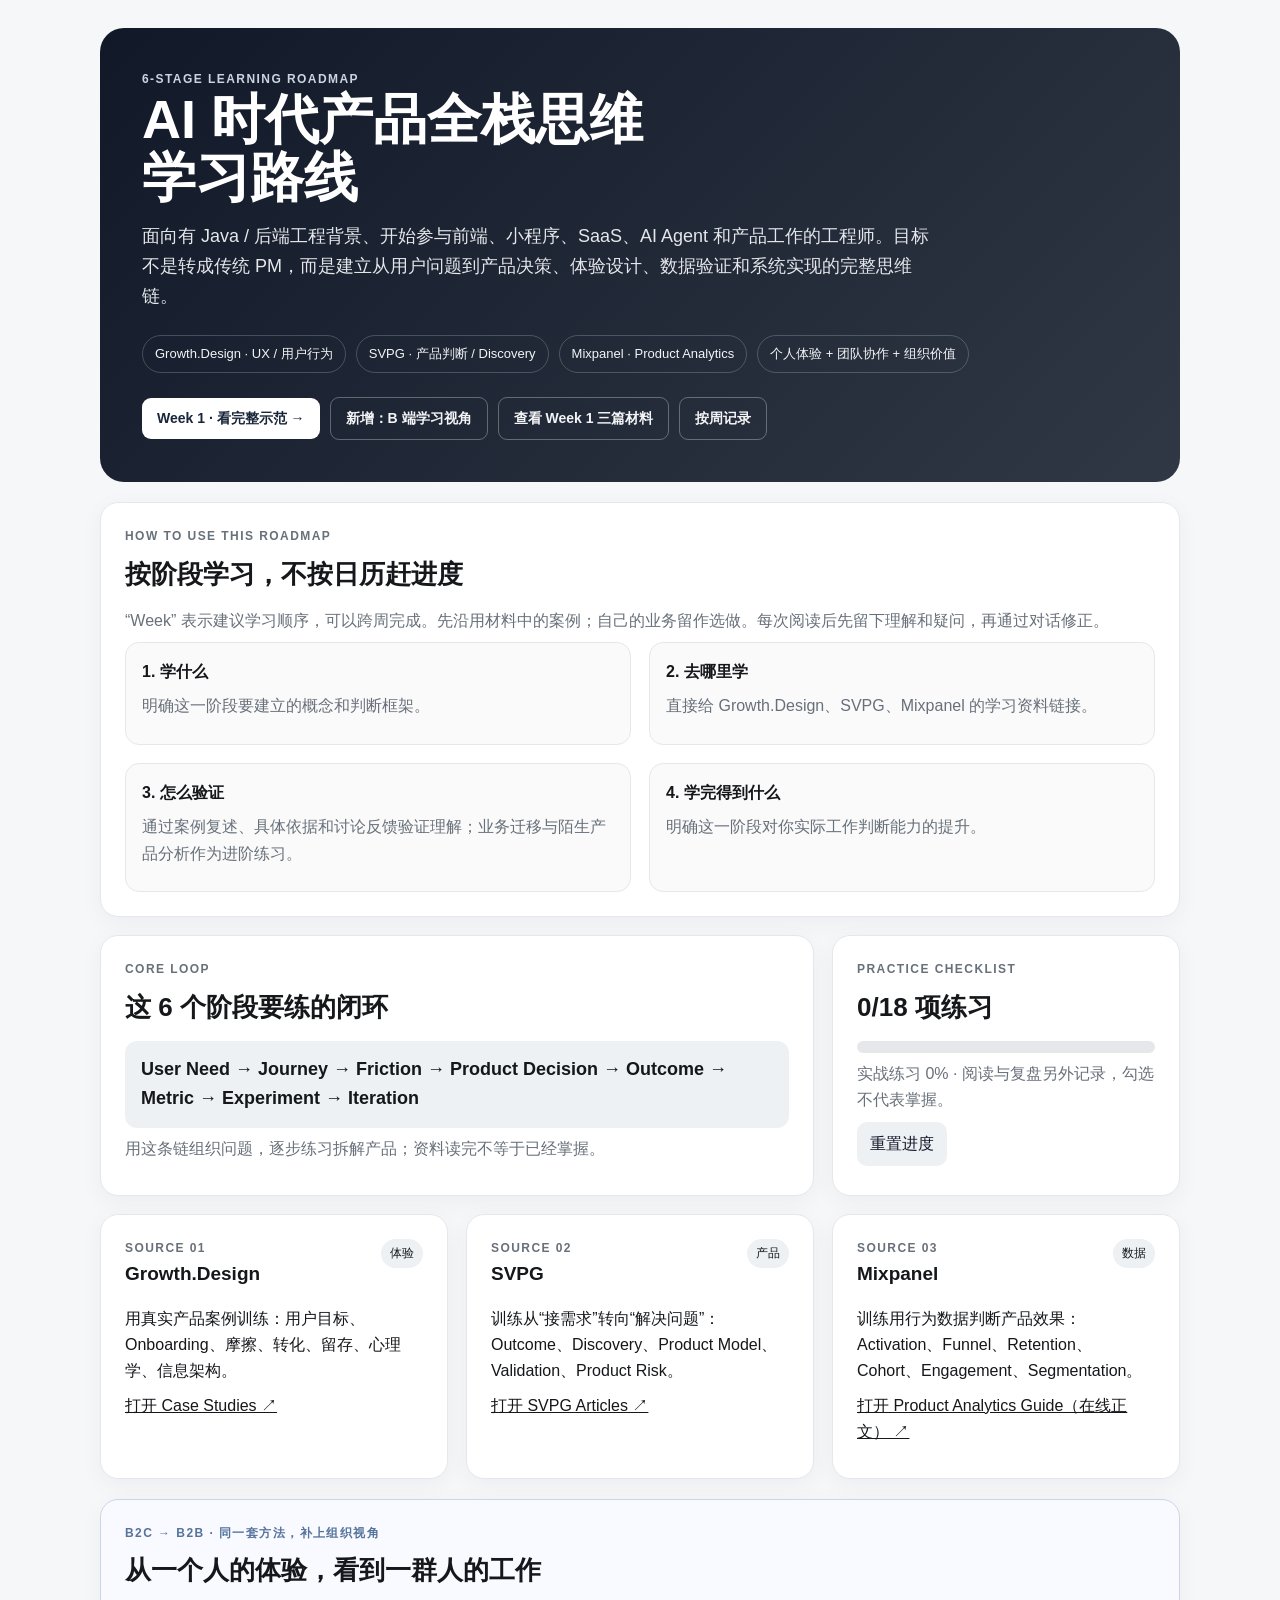
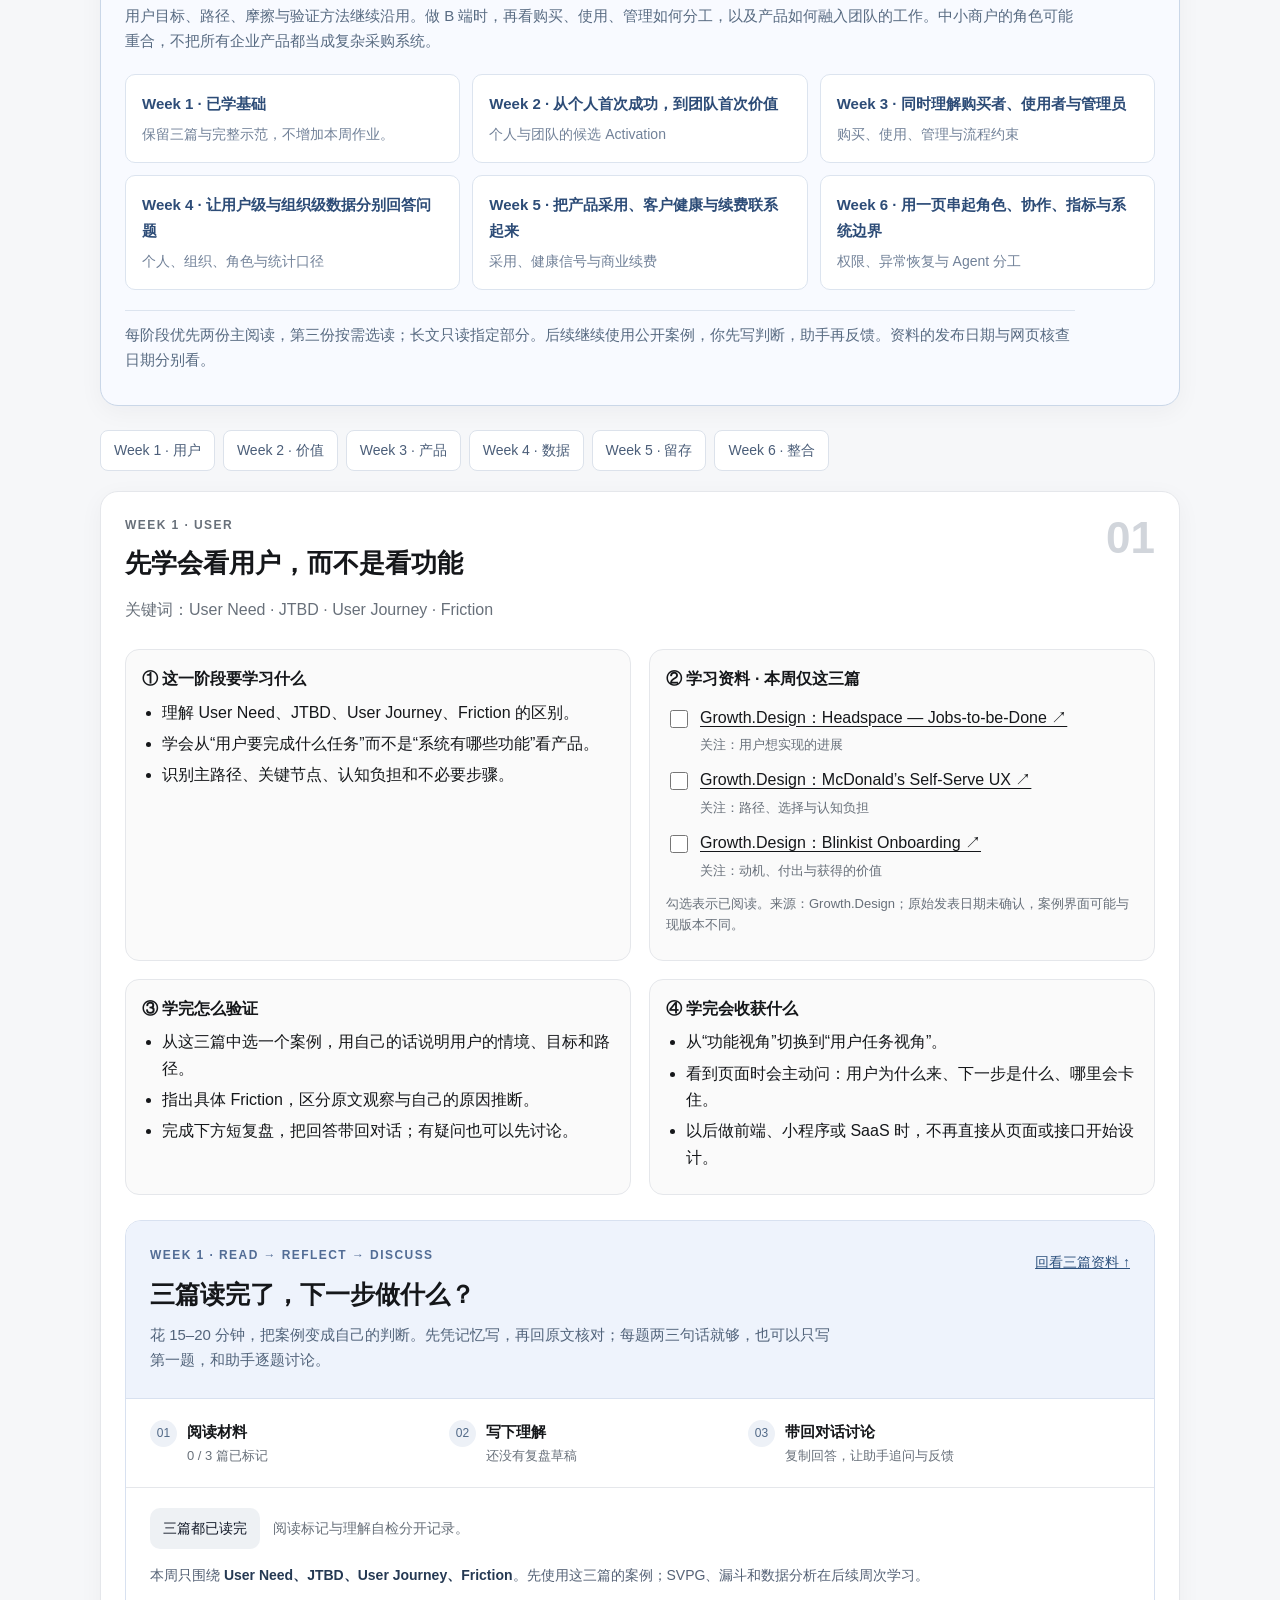
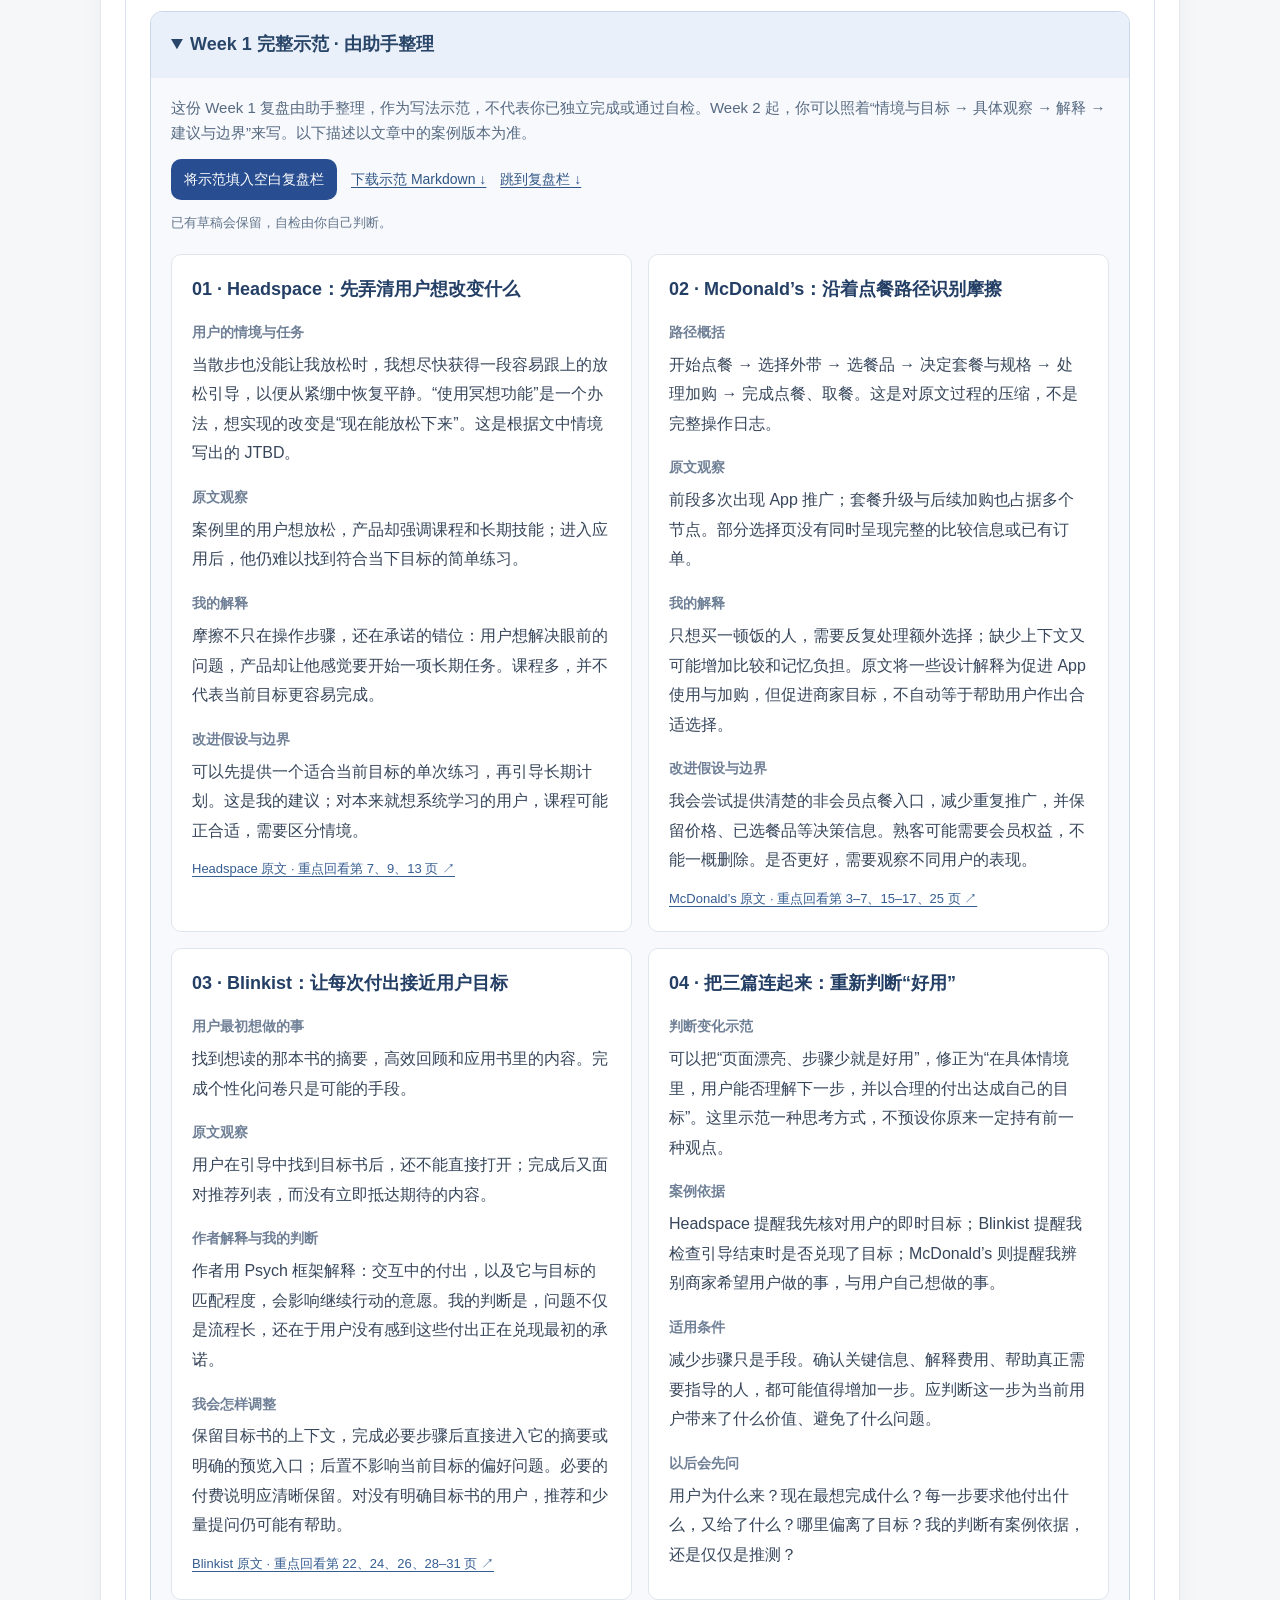
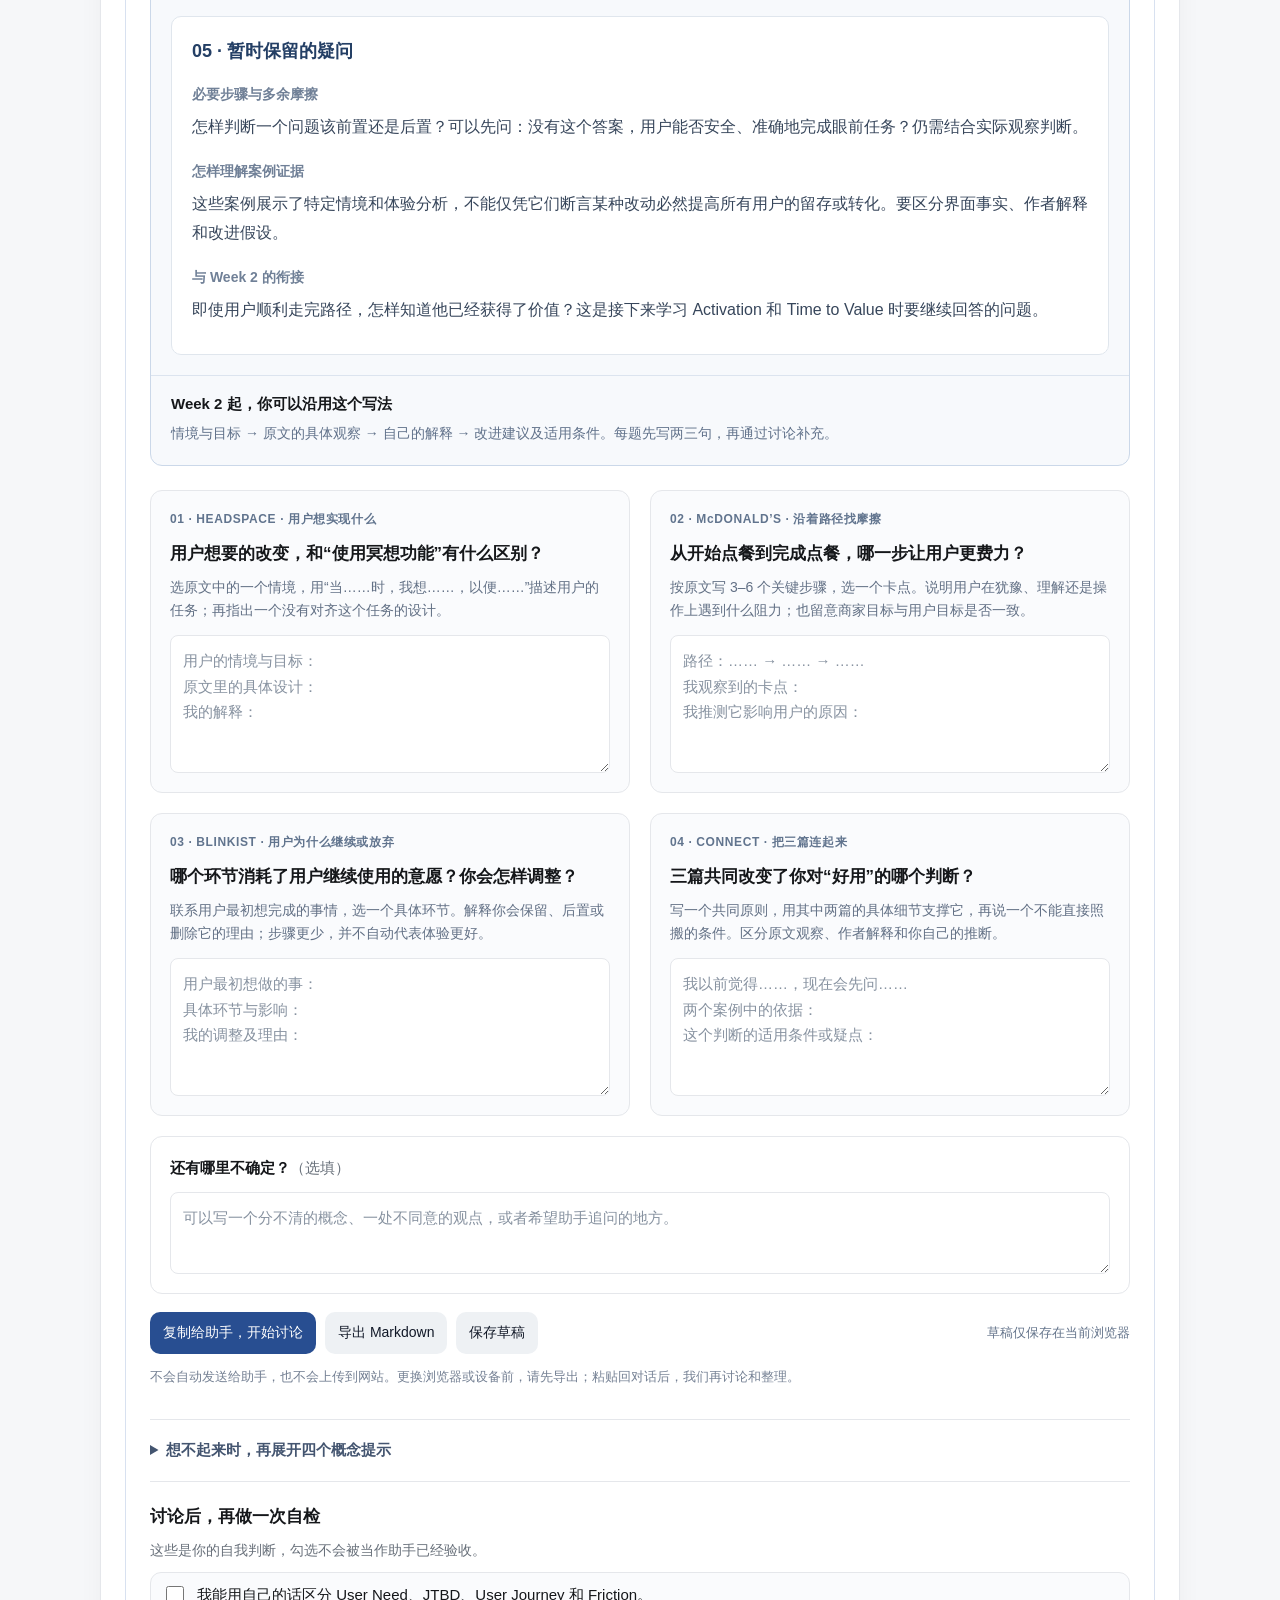
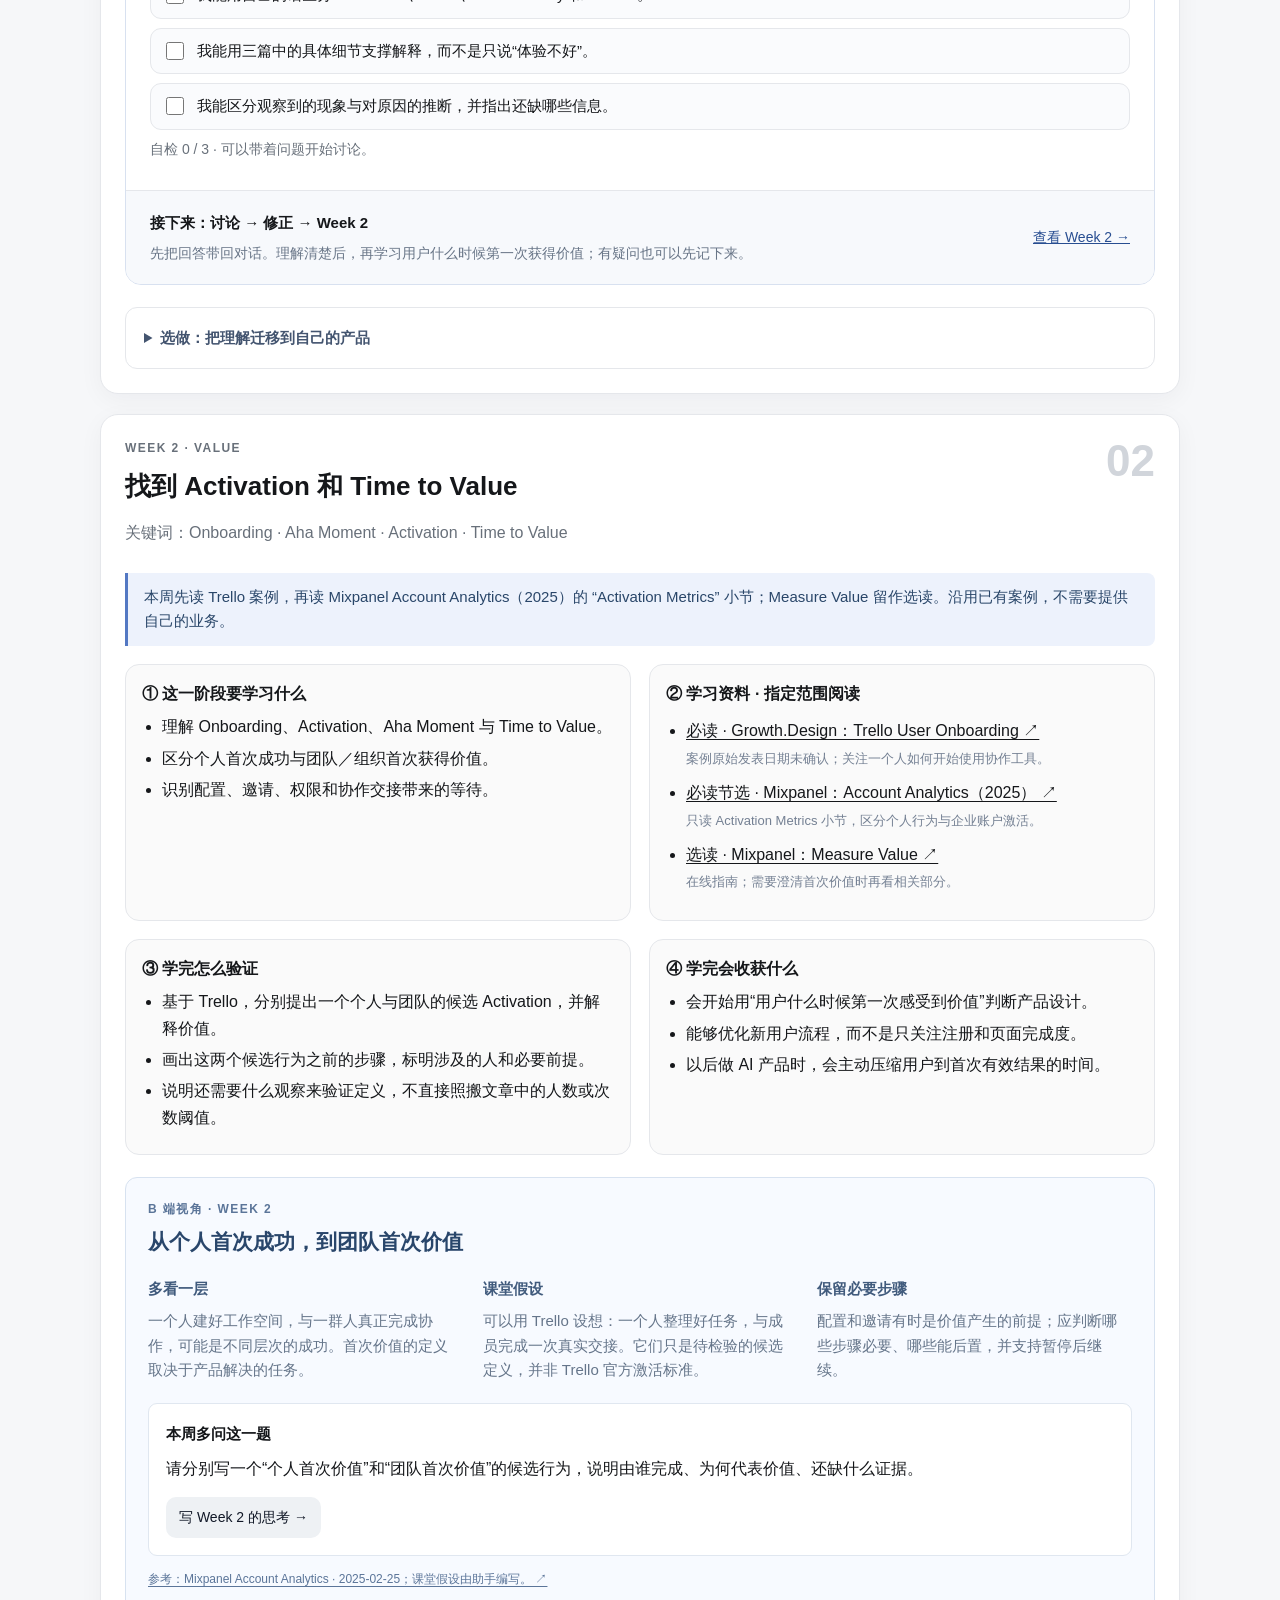
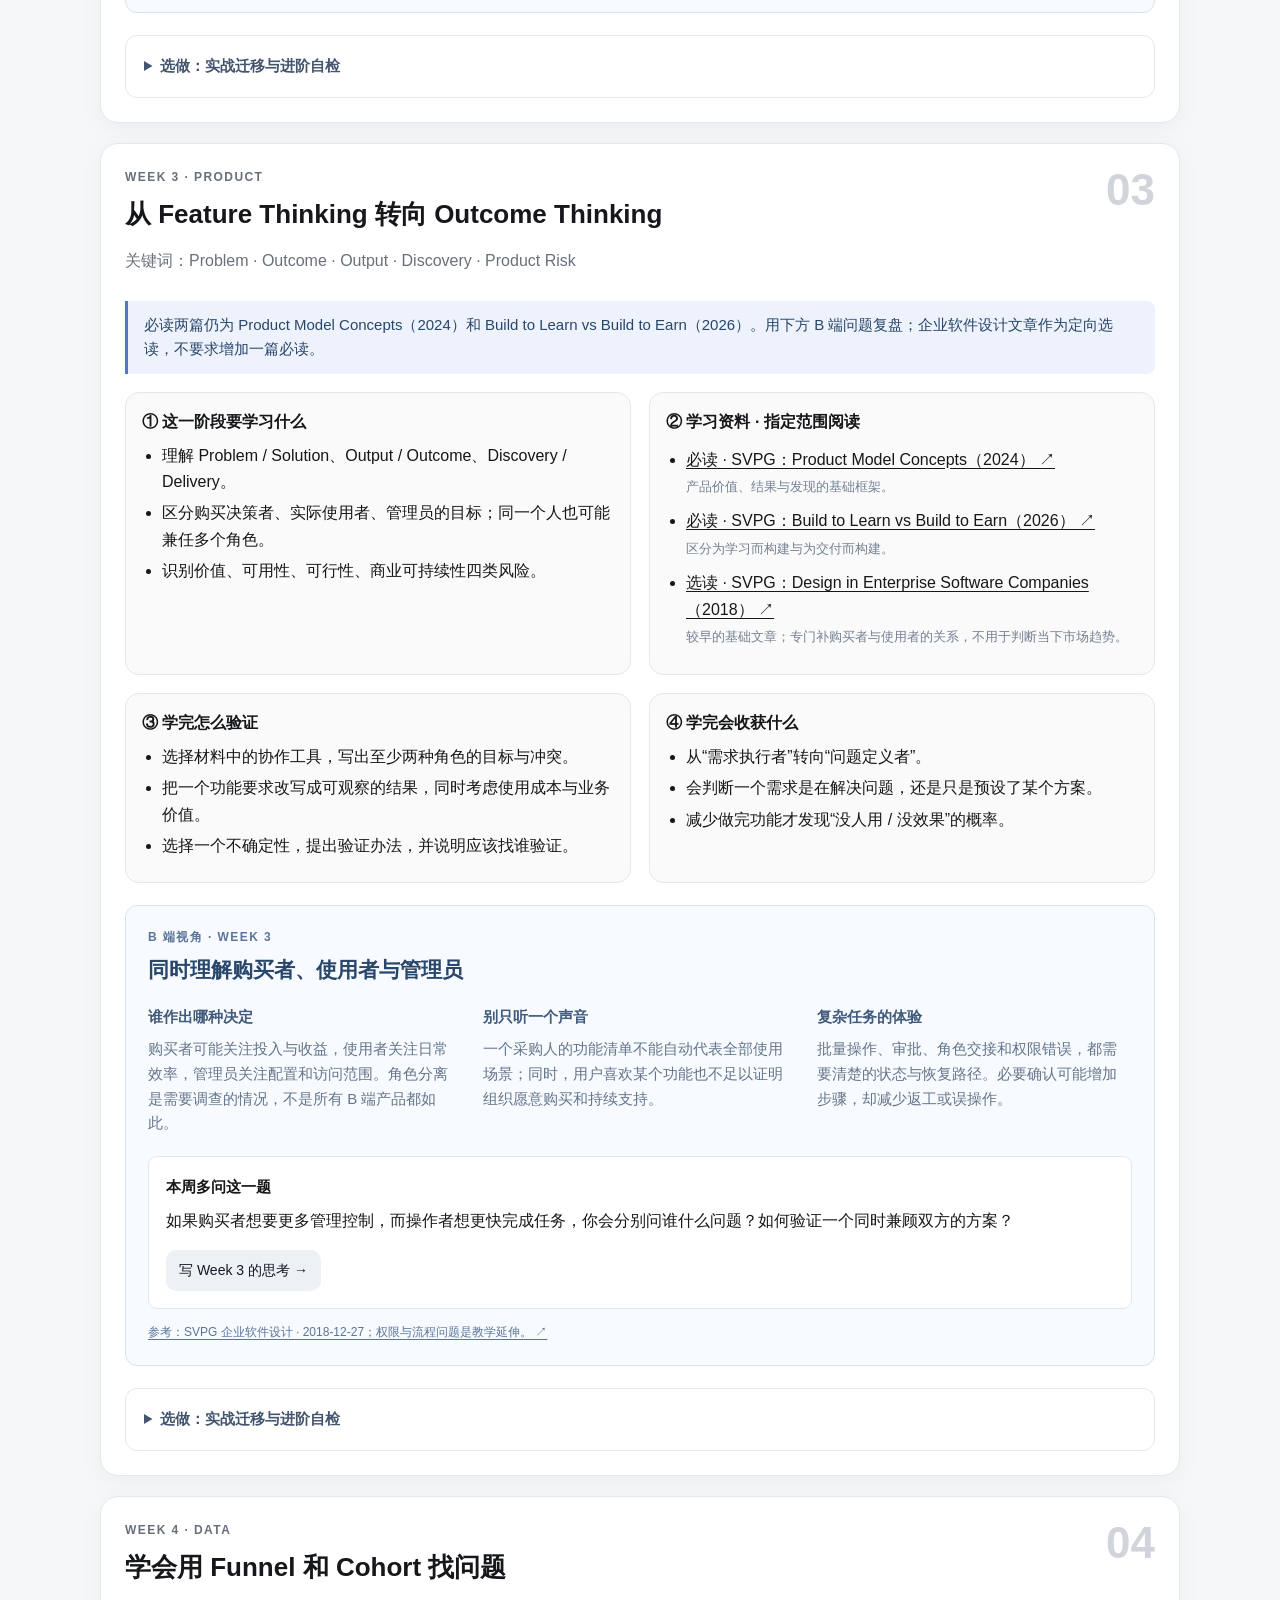
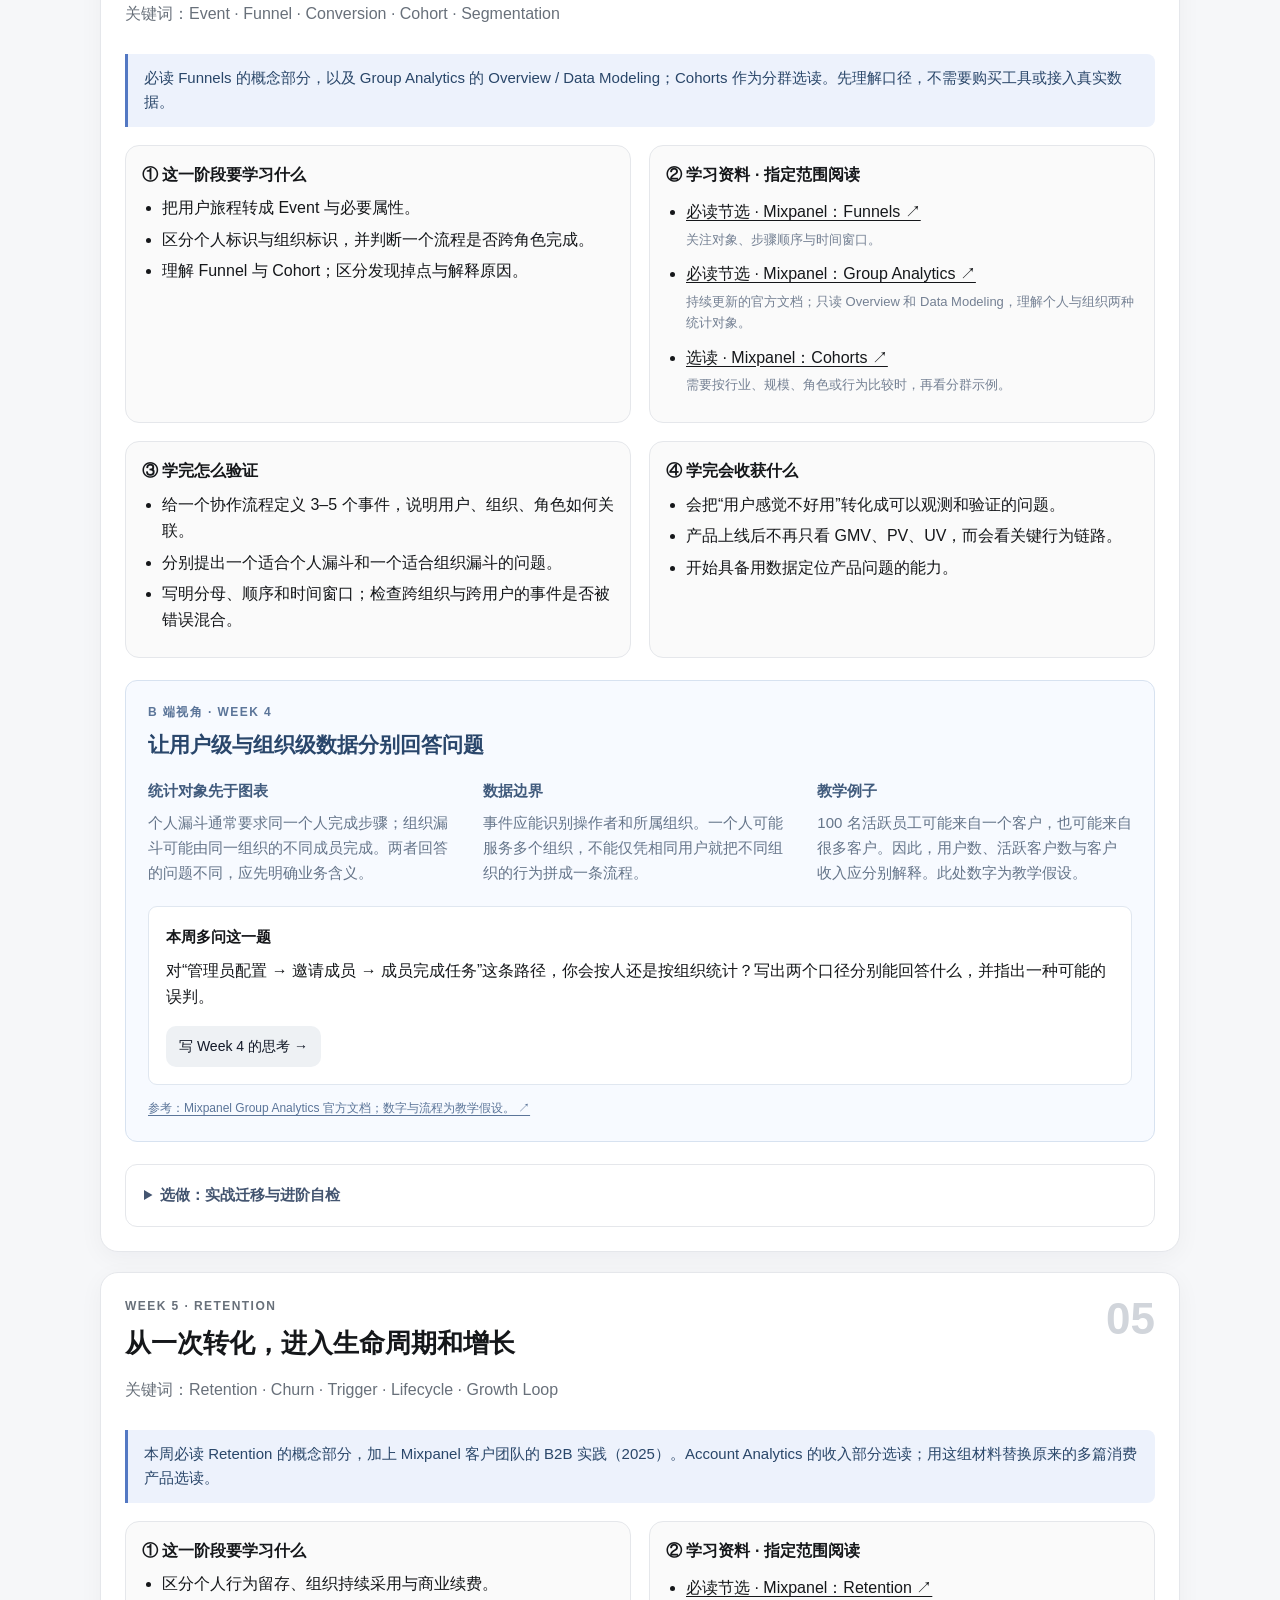
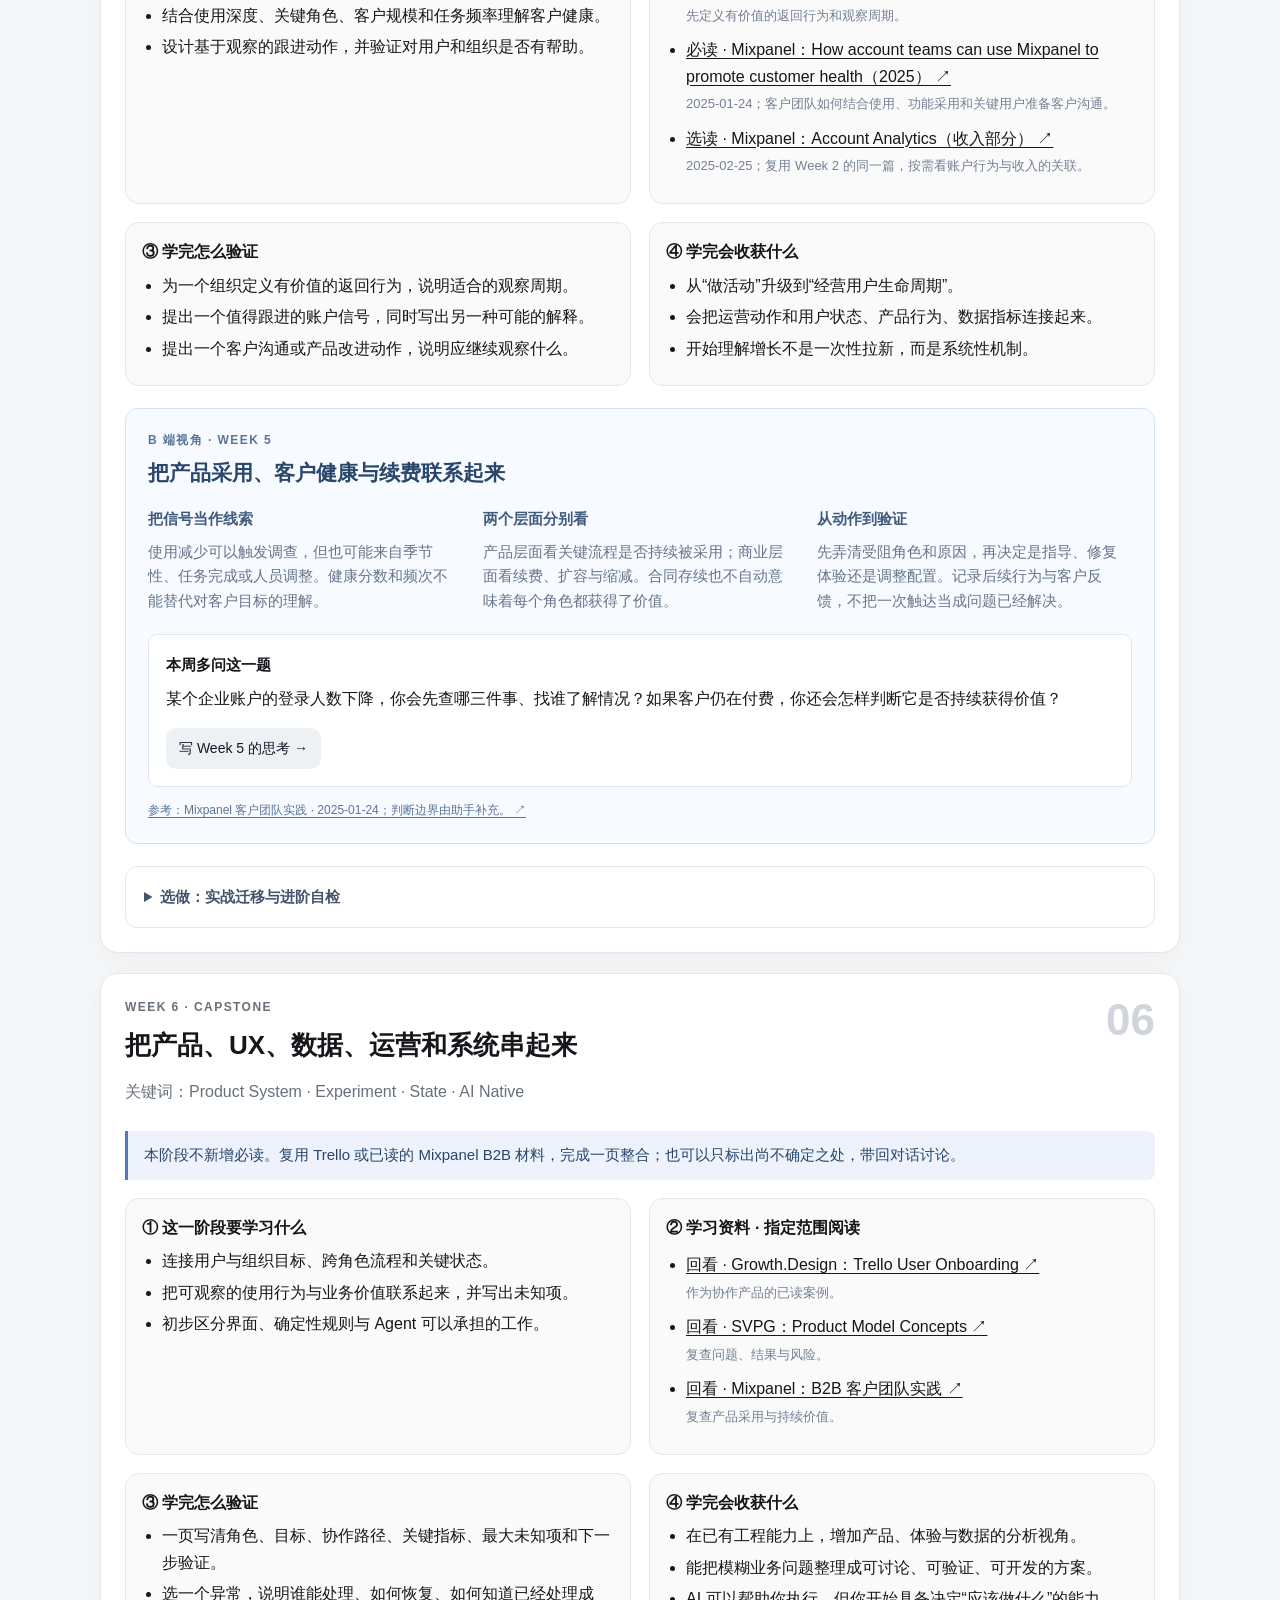
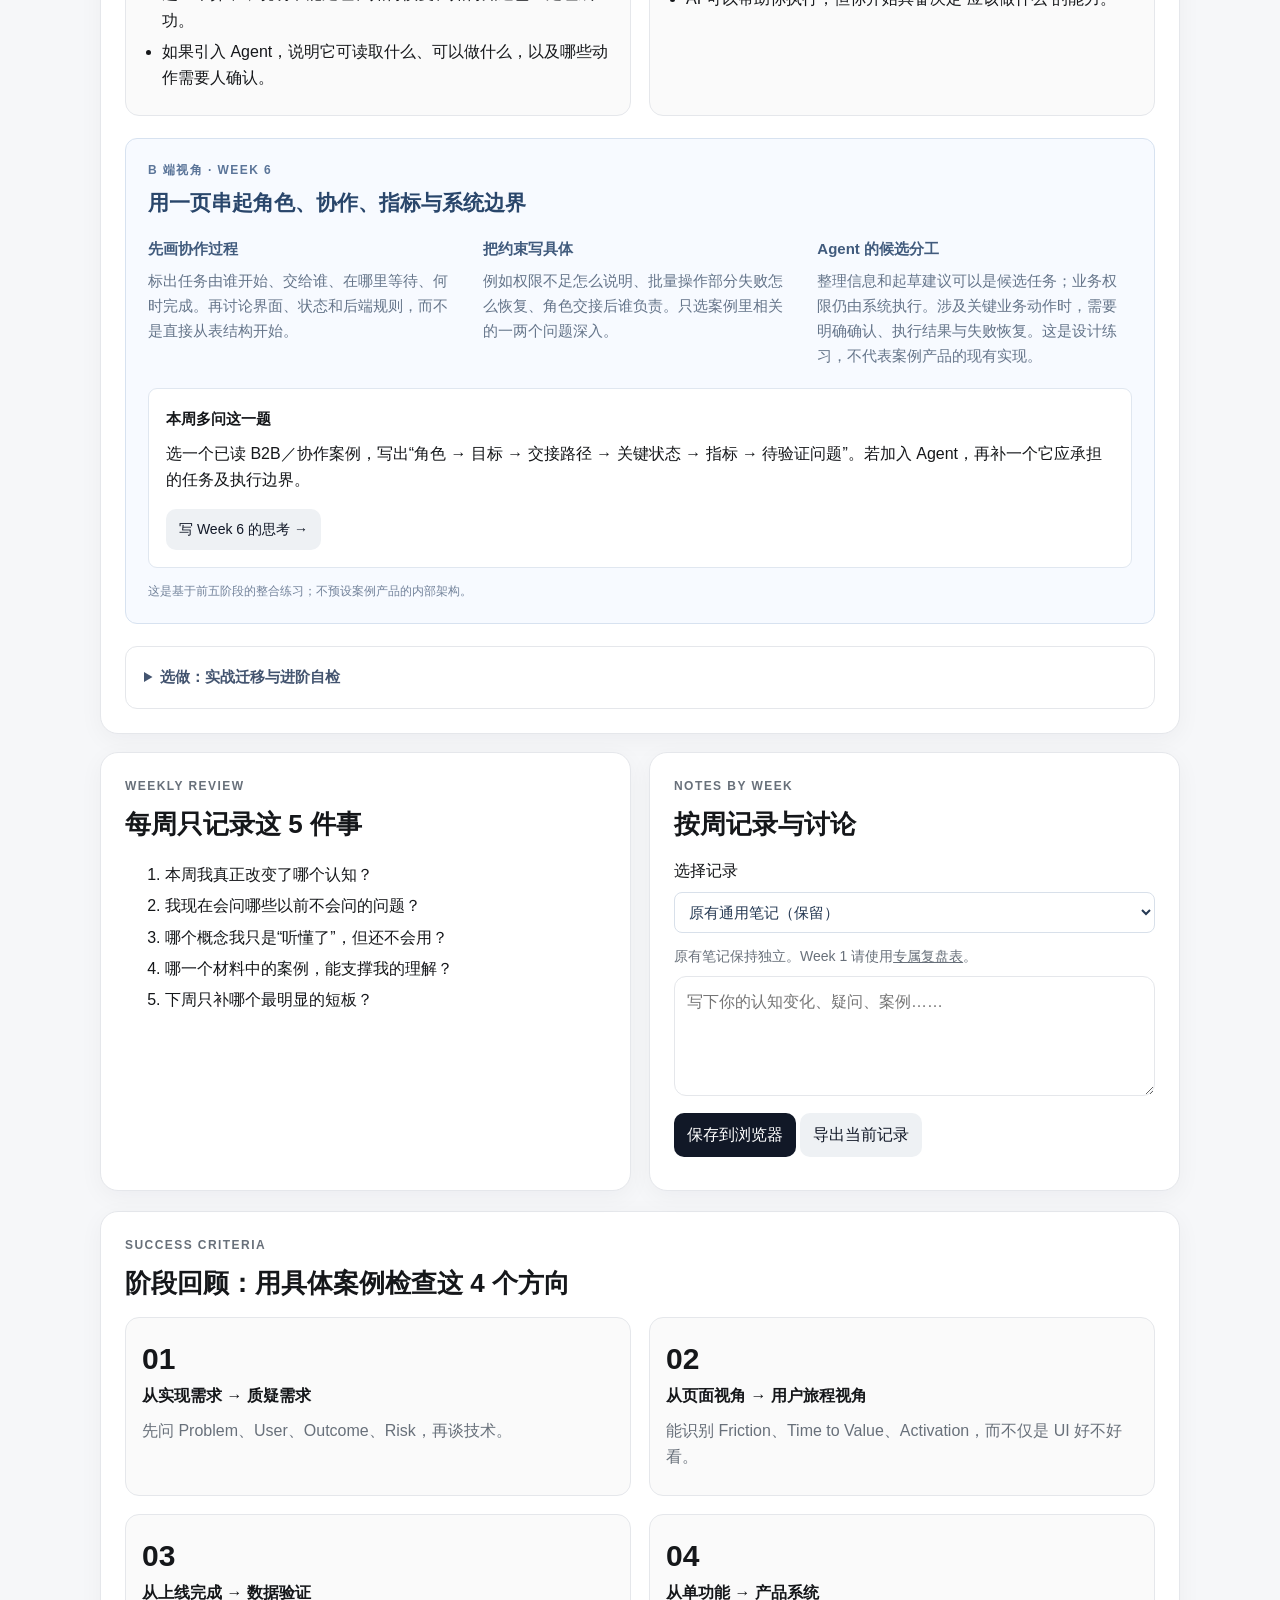
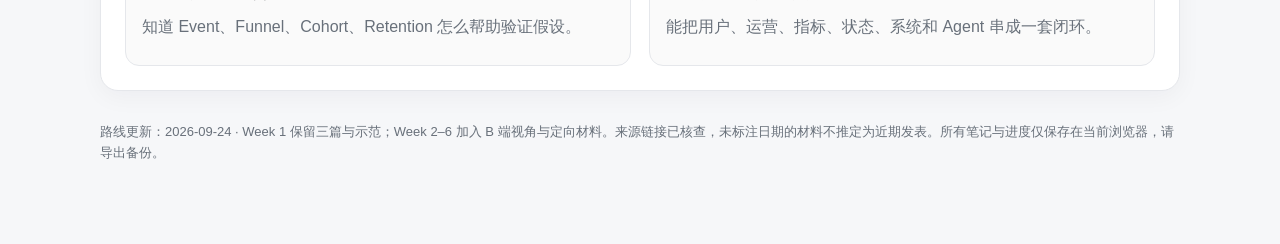
==== commit b4b85eb2: "Add B2B readings and weekly organization-level learning prompts" ====
--- a/index.html
+++ b/index.html
@@ -1,4 +1,4 @@
-<!doctype html><html lang="zh-CN"><head><meta charset="utf-8"><meta name="viewport" content="width=device-width,initial-scale=1"><title>AI 时代产品全栈学习路线</title><style>:root{--bg:#f6f7f9; --card:#fff; --ink:#15171a; --muted:#68707a; --line:#e5e7eb;--accent:#111827; --soft:#eef1f4; --good:#166534; --warn:#9a3412;}*{box-sizing:border-box}body{margin:0;background:var(--bg);color:var(--ink);font-family:-apple-system,BlinkMacSystemFont,"Segoe UI","PingFang SC","Hiragino Sans GB","Microsoft YaHei",sans-serif;line-height:1.65}a{color:inherit}.wrap{max-width:1120px;margin:auto;padding:28px 20px 80px}.hero{background:linear-gradient(135deg,#111827,#303846);color:#fff;border-radius:24px;padding:42px}.hero h1{font-size:clamp(30px,5vw,54px);line-height:1.08;margin:0 0 16px}.hero p{max-width:800px;color:#e5e7eb;font-size:18px}.badges{display:flex;gap:10px;flex-wrap:wrap;margin-top:24px}.badge{border:1px solid #ffffff33;border-radius:999px;padding:7px 12px;font-size:13px;color:#f3f4f6}.grid{display:grid;grid-template-columns:repeat(12,1fr);gap:18px;margin-top:18px}.card{background:var(--card);border:1px solid var(--line);border-radius:18px;padding:24px;box-shadow:0 6px 24px #1118270b}.span4{grid-column:span 4}.span6{grid-column:span 6}.span8{grid-column:span 8}.span12{grid-column:span 12}.kicker{font-size:12px;letter-spacing:.12em;text-transform:uppercase;color:var(--muted);font-weight:700}h2{font-size:26px;margin:6px 0 12px} h3{margin:0 0 8px;font-size:19px}p{margin:8px 0}.muted{color:var(--muted)}.flow{font-weight:650;font-size:18px;padding:14px 16px;background:var(--soft);border-radius:12px}.source{display:flex;justify-content:space-between;gap:12px;align-items:flex-start}.source .tag{font-size:12px;background:var(--soft);border-radius:999px;padding:5px 9px;white-space:nowrap}.week{margin-top:20px}.weekhead{display:flex;align-items:flex-start;justify-content:space-between;gap:20px}.weeknum{font-size:44px;font-weight:800;line-height:1;color:#d1d5db}.cols{display:grid;grid-template-columns:1fr 1fr;gap:18px;margin-top:18px}.box{padding:16px;border-radius:14px;background:#fafafa;border:1px solid var(--line)}.box strong{display:block;margin-bottom:6px}ul{padding-left:20px;margin:7px 0}li{margin:5px 0}.checks{display:grid;gap:9px;margin-top:10px}.check{display:flex;gap:10px;align-items:flex-start;padding:10px 11px;border:1px solid var(--line);border-radius:11px;background:#fff}input[type=checkbox]{width:18px;height:18px;margin-top:3px;accent-color:#111827}.progressbar{height:12px;background:#e5e7eb;border-radius:999px;overflow:hidden}.progressbar>div{height:100%;width:0;background:#111827;transition:.25s}button{border:0;background:#111827;color:white;border-radius:10px;padding:9px 13px;cursor:pointer;font-weight:650}button.secondary{background:#eef1f4;color:#111827}textarea{width:100%;min-height:120px;border:1px solid var(--line);border-radius:12px;padding:12px;font:inherit;resize:vertical}.metric{font-size:30px;font-weight:800}.footer{margin-top:30px;color:var(--muted);font-size:13px}@media(max-width:800px){.span4,.span6,.span8,.span12{grid-column:span 12}.cols{grid-template-columns:1fr}.hero{padding:28px}.weekhead{flex-direction:column}.weeknum{font-size:32px}}</style><link rel="stylesheet" href="review.css?v=20260923-example"><meta name="description" content="面向工程师的六阶段产品、UX 与数据学习路线。阅读案例、完成复盘，并把问题带回对话。"></head><body><div class="wrap"><div id="storage-warning" role="alert"></div><section class="hero"><div class="kicker" style="color:#cbd5e1">6-STAGE LEARNING ROADMAP</div><h1>AI 时代产品全栈思维<br>学习路线</h1><p>面向有 Java / 后端工程背景、开始参与前端、小程序、SaaS、AI Agent 和产品工作的工程师。目标不是转成传统 PM，而是建立从用户问题到产品决策、体验设计、数据验证和系统实现的完整思维链。</p><div class="badges"><span class="badge">Growth.Design · UX / 用户行为</span><span class="badge">SVPG · 产品判断 / Discovery</span><span class="badge">Mixpanel · Product Analytics</span><span class="badge">先读案例 · 再复盘 · 按需实践</span></div><nav class="learning-nav" aria-label="学习快捷入口"><a href="#week1-example">Week 1 · 看完整示范 →</a><a href="#week1">查看本周三篇材料</a><a href="#weekly-notes">按周记录</a></nav></section><section class="card week"><div class="kicker">HOW TO USE THIS ROADMAP</div><h2>按阶段学习，不按日历赶进度</h2><p class="muted">“Week” 表示建议学习顺序，可以跨周完成。先沿用材料中的案例；自己的业务留作选做。每次阅读后先留下理解和疑问，再通过对话修正。</p><div class="grid" style="margin-top:8px"><div class="span6 box"><strong>1. 学什么</strong><p class="muted">明确这一阶段要建立的概念和判断框架。</p></div><div class="span6 box"><strong>2. 去哪里学</strong><p class="muted">直接给 Growth.Design、SVPG、Mixpanel 的学习资料链接。</p></div><div class="span6 box"><strong>3. 怎么验证</strong><p class="muted">通过案例复述、具体依据和讨论反馈验证理解；业务迁移与陌生产品分析作为进阶练习。</p></div><div class="span6 box"><strong>4. 学完得到什么</strong><p class="muted">明确这一阶段对你实际工作判断能力的提升。</p></div></div></section><section class="grid"><div class="card span8"><div class="kicker">CORE LOOP</div><h2>这 6 个阶段要练的闭环</h2><div class="flow">User Need → Journey → Friction → Product Decision → Outcome → Metric → Experiment → Iteration</div><p class="muted">用这条链组织问题，逐步练习拆解产品；资料读完不等于已经掌握。</p></div><div class="card span4"><div class="kicker">PRACTICE CHECKLIST</div><h2><span id="doneCount">0</span>/<span id="totalCount">0</span> 项练习</h2><div class="progressbar"><div id="progressFill"></div></div><p class="muted" id="progressText">从第一项开始。</p><button class="secondary" onclick="resetProgress()">重置进度</button></div><div class="card span4"><div class="source"><div><div class="kicker">SOURCE 01</div><h3>Growth.Design</h3></div><span class="tag">体验</span></div><p>用真实产品案例训练：用户目标、Onboarding、摩擦、转化、留存、心理学、信息架构。</p><p><a href="https://growth.design/case-studies" target="_blank" rel="noopener noreferrer">打开 Case Studies ↗</a></p></div><div class="card span4"><div class="source"><div><div class="kicker">SOURCE 02</div><h3>SVPG</h3></div><span class="tag">产品</span></div><p>训练从“接需求”转向“解决问题”：Outcome、Discovery、Product Model、Validation、Product Risk。</p><p><a href="https://www.svpg.com/articles/" target="_blank" rel="noopener noreferrer">打开 SVPG Articles ↗</a></p></div><div class="card span4"><div class="source"><div><div class="kicker">SOURCE 03</div><h3>Mixpanel</h3></div><span class="tag">数据</span></div><p>训练用行为数据判断产品效果：Activation、Funnel、Retention、Cohort、Engagement、Segmentation。</p><p><a href="https://docs.mixpanel.com/guides/strategic-playbooks/guide-to-product-analytics/intro" target="_blank" rel="noopener noreferrer">打开 Product Analytics Guide（在线正文） ↗</a></p></div></section><nav class="week-nav" aria-label="按周浏览"><a href="#week1">Week 1 · 用户</a><a href="#week2">Week 2 · 价值</a><a href="#week3">Week 3 · 产品</a><a href="#week4">Week 4 · 数据</a><a href="#week5">Week 5 · 留存</a><a href="#week6">Week 6 · 整合</a></nav><section class="card week" id="week1"><div class="weekhead"><div><div class="kicker">WEEK 1 · USER</div><h2>先学会看用户，而不是看功能</h2><p class="muted">关键词：User Need · JTBD · User Journey · Friction</p></div><div class="weeknum">01</div></div><div class="cols"><div class="box"><strong>① 这一阶段要学习什么</strong><ul><li>理解 User Need、JTBD、User Journey、Friction 的区别。</li><li>学会从“用户要完成什么任务”而不是“系统有哪些功能”看产品。</li><li>识别主路径、关键节点、认知负担和不必要步骤。</li></ul></div><div class="box" id="week1-materials"><strong>② 学习资料 · 本周仅这三篇</strong><ul class="reading-list"><li><input type="checkbox" id="read-headspace" data-w1-read="headspace" aria-label="已读 Headspace — Jobs-to-be-Done"><div><a href="https://growth.design/case-studies/headspace-user-onboarding" target="_blank" rel="noopener noreferrer">Growth.Design：Headspace — Jobs-to-be-Done ↗</a><small>关注：用户想实现的进展</small></div></li><li><input type="checkbox" id="read-mcdonalds" data-w1-read="mcdonalds" aria-label="已读 McDonald’s Self-Serve UX"><div><a href="https://growth.design/case-studies/mcdonalds-self-serve-ux" target="_blank" rel="noopener noreferrer">Growth.Design：McDonald’s Self-Serve UX ↗</a><small>关注：路径、选择与认知负担</small></div></li><li><input type="checkbox" id="read-blinkist" data-w1-read="blinkist" aria-label="已读 Blinkist Onboarding"><div><a href="https://growth.design/case-studies/blinkist-user-onboarding" target="_blank" rel="noopener noreferrer">Growth.Design：Blinkist Onboarding ↗</a><small>关注：动机、付出与获得的价值</small></div></li></ul><p class="muted" style="font-size:13px">勾选表示已阅读。来源：Growth.Design；原始发表日期未确认，案例界面可能与现版本不同。</p></div><div class="box"><strong>③ 学完怎么验证</strong><ul><li>从这三篇中选一个案例，用自己的话说明用户的情境、目标和路径。</li><li>指出具体 Friction，区分原文观察与自己的原因推断。</li><li>完成下方短复盘，把回答带回对话；有疑问也可以先讨论。</li></ul></div><div class="box"><strong>④ 学完会收获什么</strong><ul><li>从“功能视角”切换到“用户任务视角”。</li><li>看到页面时会主动问：用户为什么来、下一步是什么、哪里会卡住。</li><li>以后做前端、小程序或 SaaS 时，不再直接从页面或接口开始设计。</li></ul></div></div><section class="review-panel" id="week1-review" aria-labelledby="week1-review-title">
+<!doctype html><html lang="zh-CN"><head><meta charset="utf-8"><meta name="viewport" content="width=device-width,initial-scale=1"><title>AI 时代产品全栈学习路线</title><style>:root{--bg:#f6f7f9; --card:#fff; --ink:#15171a; --muted:#68707a; --line:#e5e7eb;--accent:#111827; --soft:#eef1f4; --good:#166534; --warn:#9a3412;}*{box-sizing:border-box}body{margin:0;background:var(--bg);color:var(--ink);font-family:-apple-system,BlinkMacSystemFont,"Segoe UI","PingFang SC","Hiragino Sans GB","Microsoft YaHei",sans-serif;line-height:1.65}a{color:inherit}.wrap{max-width:1120px;margin:auto;padding:28px 20px 80px}.hero{background:linear-gradient(135deg,#111827,#303846);color:#fff;border-radius:24px;padding:42px}.hero h1{font-size:clamp(30px,5vw,54px);line-height:1.08;margin:0 0 16px}.hero p{max-width:800px;color:#e5e7eb;font-size:18px}.badges{display:flex;gap:10px;flex-wrap:wrap;margin-top:24px}.badge{border:1px solid #ffffff33;border-radius:999px;padding:7px 12px;font-size:13px;color:#f3f4f6}.grid{display:grid;grid-template-columns:repeat(12,1fr);gap:18px;margin-top:18px}.card{background:var(--card);border:1px solid var(--line);border-radius:18px;padding:24px;box-shadow:0 6px 24px #1118270b}.span4{grid-column:span 4}.span6{grid-column:span 6}.span8{grid-column:span 8}.span12{grid-column:span 12}.kicker{font-size:12px;letter-spacing:.12em;text-transform:uppercase;color:var(--muted);font-weight:700}h2{font-size:26px;margin:6px 0 12px} h3{margin:0 0 8px;font-size:19px}p{margin:8px 0}.muted{color:var(--muted)}.flow{font-weight:650;font-size:18px;padding:14px 16px;background:var(--soft);border-radius:12px}.source{display:flex;justify-content:space-between;gap:12px;align-items:flex-start}.source .tag{font-size:12px;background:var(--soft);border-radius:999px;padding:5px 9px;white-space:nowrap}.week{margin-top:20px}.weekhead{display:flex;align-items:flex-start;justify-content:space-between;gap:20px}.weeknum{font-size:44px;font-weight:800;line-height:1;color:#d1d5db}.cols{display:grid;grid-template-columns:1fr 1fr;gap:18px;margin-top:18px}.box{padding:16px;border-radius:14px;background:#fafafa;border:1px solid var(--line)}.box strong{display:block;margin-bottom:6px}ul{padding-left:20px;margin:7px 0}li{margin:5px 0}.checks{display:grid;gap:9px;margin-top:10px}.check{display:flex;gap:10px;align-items:flex-start;padding:10px 11px;border:1px solid var(--line);border-radius:11px;background:#fff}input[type=checkbox]{width:18px;height:18px;margin-top:3px;accent-color:#111827}.progressbar{height:12px;background:#e5e7eb;border-radius:999px;overflow:hidden}.progressbar>div{height:100%;width:0;background:#111827;transition:.25s}button{border:0;background:#111827;color:white;border-radius:10px;padding:9px 13px;cursor:pointer;font-weight:650}button.secondary{background:#eef1f4;color:#111827}textarea{width:100%;min-height:120px;border:1px solid var(--line);border-radius:12px;padding:12px;font:inherit;resize:vertical}.metric{font-size:30px;font-weight:800}.footer{margin-top:30px;color:var(--muted);font-size:13px}@media(max-width:800px){.span4,.span6,.span8,.span12{grid-column:span 12}.cols{grid-template-columns:1fr}.hero{padding:28px}.weekhead{flex-direction:column}.weeknum{font-size:32px}}</style><link rel="stylesheet" href="review.css?v=20260924-b2b"><meta name="description" content="面向工程师的六阶段产品、UX 与数据学习路线。阅读案例、完成复盘，并把问题带回对话。"></head><body><div class="wrap"><div id="storage-warning" role="alert"></div><section class="hero"><div class="kicker" style="color:#cbd5e1">6-STAGE LEARNING ROADMAP</div><h1>AI 时代产品全栈思维<br>学习路线</h1><p>面向有 Java / 后端工程背景、开始参与前端、小程序、SaaS、AI Agent 和产品工作的工程师。目标不是转成传统 PM，而是建立从用户问题到产品决策、体验设计、数据验证和系统实现的完整思维链。</p><div class="badges"><span class="badge">Growth.Design · UX / 用户行为</span><span class="badge">SVPG · 产品判断 / Discovery</span><span class="badge">Mixpanel · Product Analytics</span><span class="badge">个人体验 + 团队协作 + 组织价值</span></div><nav class="learning-nav" aria-label="学习快捷入口"><a href="#week1-example">Week 1 · 看完整示范 →</a><a href="#b2b-guide">新增：B 端学习视角</a><a href="#week1">查看 Week 1 三篇材料</a><a href="#weekly-notes">按周记录</a></nav></section><section class="card week"><div class="kicker">HOW TO USE THIS ROADMAP</div><h2>按阶段学习，不按日历赶进度</h2><p class="muted">“Week” 表示建议学习顺序，可以跨周完成。先沿用材料中的案例；自己的业务留作选做。每次阅读后先留下理解和疑问，再通过对话修正。</p><div class="grid" style="margin-top:8px"><div class="span6 box"><strong>1. 学什么</strong><p class="muted">明确这一阶段要建立的概念和判断框架。</p></div><div class="span6 box"><strong>2. 去哪里学</strong><p class="muted">直接给 Growth.Design、SVPG、Mixpanel 的学习资料链接。</p></div><div class="span6 box"><strong>3. 怎么验证</strong><p class="muted">通过案例复述、具体依据和讨论反馈验证理解；业务迁移与陌生产品分析作为进阶练习。</p></div><div class="span6 box"><strong>4. 学完得到什么</strong><p class="muted">明确这一阶段对你实际工作判断能力的提升。</p></div></div></section><section class="grid"><div class="card span8"><div class="kicker">CORE LOOP</div><h2>这 6 个阶段要练的闭环</h2><div class="flow">User Need → Journey → Friction → Product Decision → Outcome → Metric → Experiment → Iteration</div><p class="muted">用这条链组织问题，逐步练习拆解产品；资料读完不等于已经掌握。</p></div><div class="card span4"><div class="kicker">PRACTICE CHECKLIST</div><h2><span id="doneCount">0</span>/<span id="totalCount">0</span> 项练习</h2><div class="progressbar"><div id="progressFill"></div></div><p class="muted" id="progressText">从第一项开始。</p><button class="secondary" onclick="resetProgress()">重置进度</button></div><div class="card span4"><div class="source"><div><div class="kicker">SOURCE 01</div><h3>Growth.Design</h3></div><span class="tag">体验</span></div><p>用真实产品案例训练：用户目标、Onboarding、摩擦、转化、留存、心理学、信息架构。</p><p><a href="https://growth.design/case-studies" target="_blank" rel="noopener noreferrer">打开 Case Studies ↗</a></p></div><div class="card span4"><div class="source"><div><div class="kicker">SOURCE 02</div><h3>SVPG</h3></div><span class="tag">产品</span></div><p>训练从“接需求”转向“解决问题”：Outcome、Discovery、Product Model、Validation、Product Risk。</p><p><a href="https://www.svpg.com/articles/" target="_blank" rel="noopener noreferrer">打开 SVPG Articles ↗</a></p></div><div class="card span4"><div class="source"><div><div class="kicker">SOURCE 03</div><h3>Mixpanel</h3></div><span class="tag">数据</span></div><p>训练用行为数据判断产品效果：Activation、Funnel、Retention、Cohort、Engagement、Segmentation。</p><p><a href="https://docs.mixpanel.com/guides/strategic-playbooks/guide-to-product-analytics/intro" target="_blank" rel="noopener noreferrer">打开 Product Analytics Guide（在线正文） ↗</a></p></div></section><section class="card week b2b-overview" id="b2b-guide" aria-labelledby="b2b-guide-title"><div class="kicker">B2C → B2B · 同一套方法，补上组织视角</div><h2 id="b2b-guide-title">从一个人的体验，看到一群人的工作</h2><p>用户目标、路径、摩擦与验证方法继续沿用。做 B 端时，再看购买、使用、管理如何分工，以及产品如何融入团队的工作。中小商户的角色可能重合，不把所有企业产品都当成复杂采购系统。</p><div class="b2b-stage-map"><a href="#week1"><strong>Week 1 · 已学基础</strong><span>保留三篇与完整示范，不增加本周作业。</span></a><a href="#week2-b2b"><strong>Week 2 · 从个人首次成功，到团队首次价值</strong><span>个人与团队的候选 Activation</span></a><a href="#week3-b2b"><strong>Week 3 · 同时理解购买者、使用者与管理员</strong><span>购买、使用、管理与流程约束</span></a><a href="#week4-b2b"><strong>Week 4 · 让用户级与组织级数据分别回答问题</strong><span>个人、组织、角色与统计口径</span></a><a href="#week5-b2b"><strong>Week 5 · 把产品采用、客户健康与续费联系起来</strong><span>采用、健康信号与商业续费</span></a><a href="#week6-b2b"><strong>Week 6 · 用一页串起角色、协作、指标与系统边界</strong><span>权限、异常恢复与 Agent 分工</span></a></div><p class="b2b-reading-rule">每阶段优先两份主阅读，第三份按需选读；长文只读指定部分。后续继续使用公开案例，你先写判断，助手再反馈。资料的发布日期与网页核查日期分别看。</p></section><nav class="week-nav" aria-label="按周浏览"><a href="#week1">Week 1 · 用户</a><a href="#week2">Week 2 · 价值</a><a href="#week3">Week 3 · 产品</a><a href="#week4">Week 4 · 数据</a><a href="#week5">Week 5 · 留存</a><a href="#week6">Week 6 · 整合</a></nav><section class="card week" id="week1"><div class="weekhead"><div><div class="kicker">WEEK 1 · USER</div><h2>先学会看用户，而不是看功能</h2><p class="muted">关键词：User Need · JTBD · User Journey · Friction</p></div><div class="weeknum">01</div></div><div class="cols"><div class="box"><strong>① 这一阶段要学习什么</strong><ul><li>理解 User Need、JTBD、User Journey、Friction 的区别。</li><li>学会从“用户要完成什么任务”而不是“系统有哪些功能”看产品。</li><li>识别主路径、关键节点、认知负担和不必要步骤。</li></ul></div><div class="box" id="week1-materials"><strong>② 学习资料 · 本周仅这三篇</strong><ul class="reading-list"><li><input type="checkbox" id="read-headspace" data-w1-read="headspace" aria-label="已读 Headspace — Jobs-to-be-Done"><div><a href="https://growth.design/case-studies/headspace-user-onboarding" target="_blank" rel="noopener noreferrer">Growth.Design：Headspace — Jobs-to-be-Done ↗</a><small>关注：用户想实现的进展</small></div></li><li><input type="checkbox" id="read-mcdonalds" data-w1-read="mcdonalds" aria-label="已读 McDonald’s Self-Serve UX"><div><a href="https://growth.design/case-studies/mcdonalds-self-serve-ux" target="_blank" rel="noopener noreferrer">Growth.Design：McDonald’s Self-Serve UX ↗</a><small>关注：路径、选择与认知负担</small></div></li><li><input type="checkbox" id="read-blinkist" data-w1-read="blinkist" aria-label="已读 Blinkist Onboarding"><div><a href="https://growth.design/case-studies/blinkist-user-onboarding" target="_blank" rel="noopener noreferrer">Growth.Design：Blinkist Onboarding ↗</a><small>关注：动机、付出与获得的价值</small></div></li></ul><p class="muted" style="font-size:13px">勾选表示已阅读。来源：Growth.Design；原始发表日期未确认，案例界面可能与现版本不同。</p></div><div class="box"><strong>③ 学完怎么验证</strong><ul><li>从这三篇中选一个案例，用自己的话说明用户的情境、目标和路径。</li><li>指出具体 Friction，区分原文观察与自己的原因推断。</li><li>完成下方短复盘，把回答带回对话；有疑问也可以先讨论。</li></ul></div><div class="box"><strong>④ 学完会收获什么</strong><ul><li>从“功能视角”切换到“用户任务视角”。</li><li>看到页面时会主动问：用户为什么来、下一步是什么、哪里会卡住。</li><li>以后做前端、小程序或 SaaS 时，不再直接从页面或接口开始设计。</li></ul></div></div><section class="review-panel" id="week1-review" aria-labelledby="week1-review-title">
   <div class="review-heading">
     <div><div class="kicker">WEEK 1 · READ → REFLECT → DISCUSS</div><h3 id="week1-review-title">三篇读完了，下一步做什么？</h3><p>花 15–20 分钟，把案例变成自己的判断。先凭记忆写，再回原文核对；每题两三句话就够，也可以只写第一题，和助手逐题讨论。</p></div>
     <a class="review-jump" href="#week1-materials">回看三篇资料 ↑</a>
@@ -61,4 +61,4 @@
   <div class="review-next"><div><strong>接下来：讨论 → 修正 → Week 2</strong><p>先把回答带回对话。理解清楚后，再学习用户什么时候第一次获得价值；有疑问也可以先记下来。</p></div><a href="#week2">查看 Week 2 →</a></div>
 </section>
 <dialog id="w1-copy-dialog" aria-labelledby="w1-copy-title"><h3 id="w1-copy-title">手动复制讨论内容</h3><p>浏览器未允许自动复制。请选中下面的内容，复制后粘贴回对话。</p><label for="w1-copy-text">Week 1 讨论内容</label><textarea id="w1-copy-text" readonly></textarea><form method="dialog"><button>关闭</button></form></dialog>
-<details class="optional-practice"><summary>选做：把理解迁移到自己的产品</summary><p>这部分是原有的进阶练习。当前可先只完成上面的案例复盘，未来再回来尝试。</p><div class="checks"><label class="check"><input data-task type="checkbox">拆一个你正在用的产品：写出 User → Goal → Journey → 3 个 Friction。</label><label class="check"><input data-task type="checkbox">用无人健身房画一条“第一次购买 → 第一次进门 → 第一次训练”的用户旅程。</label><label class="check"><input data-task type="checkbox">验收：不看资料，能解释 JTBD、User Journey、Friction 的区别，并各举一个自己的例子。</label></div></details></section><section class="card week" id="week2"><div class="weekhead"><div><div class="kicker">WEEK 2 · VALUE</div><h2>找到 Activation 和 Time to Value</h2><p class="muted">关键词：Onboarding · Aha Moment · Activation · Time to Value</p></div><div class="weeknum">02</div></div><p class="week1-guidance">先读 Adobe 与 Trello，再选读 Mixpanel 中与首次价值有关的部分。候选 Activation 是待验证的定义，不把注册、付费或某一次点击直接认定为激活。</p><div class="cols"><div class="box"><strong>① 这一阶段要学习什么</strong><ul><li>理解 Onboarding、Activation、Aha Moment、Time to Value。</li><li>判断“注册成功”和“真正获得价值”为什么不是一回事。</li><li>学习如何减少用户从进入产品到首次成功之间的步骤。</li></ul></div><div class="box"><strong>② 学习资料</strong><ul><li><a href="https://growth.design/case-studies/adobe-trial-ux" target="_blank" rel="noopener noreferrer">Growth.Design：Adobe Free Trial UX ↗</a></li><li><a href="https://growth.design/case-studies/trello-user-onboarding" target="_blank" rel="noopener noreferrer">Growth.Design：Trello User Onboarding ↗</a></li><li><a href="https://docs.mixpanel.com/guides/strategic-playbooks/guide-to-product-analytics/measure-value" target="_blank" rel="noopener noreferrer">选读 · Mixpanel：Measure Value（首次价值相关部分）↗</a></li></ul></div><div class="box"><strong>③ 学完怎么验证</strong><ul><li>选一个已读案例，提出一个候选 Activation Event，并解释它如何对应用户价值。</li><li>画出到首次价值的主要步骤，讨论哪些可以后置、哪些有必要保留。</li><li>区分“注册成功”和“获得价值”，写出还需要验证的地方。</li></ul></div><div class="box"><strong>④ 学完会收获什么</strong><ul><li>会开始用“用户什么时候第一次感受到价值”判断产品设计。</li><li>能够优化新用户流程，而不是只关注注册和页面完成度。</li><li>以后做 AI 产品时，会主动压缩用户到首次有效结果的时间。</li></ul></div></div><details class="optional-practice"><summary>选做：实战迁移与进阶自检</summary><p>可以延续材料中的案例，或选自己的业务。下列原有任务保留作进阶挑战，按需完成。</p><div class="checks"><label class="check"><input data-task type="checkbox">分别给 ChatGPT、Keep/健身类产品、你的无人健身房定义一个候选 Activation Event。</label><label class="check"><input data-task type="checkbox">画出无人健身房 Time to Value 路径，并尝试删掉或后置至少一个非必要步骤。</label><label class="check"><input data-task type="checkbox">验收：能说明为什么“注册数上涨”不代表产品变好了，以及应该继续观察什么。</label></div></details></section><section class="card week" id="week3"><div class="weekhead"><div><div class="kicker">WEEK 3 · PRODUCT</div><h2>从 Feature Thinking 转向 Outcome Thinking</h2><p class="muted">关键词：Problem · Outcome · Output · Discovery · Product Risk</p></div><div class="weeknum">03</div></div><p class="week1-guidance">必读两篇：Product Model Concepts（2024）和 Build to Learn vs Build to Earn（2026）。资料集合留作选读；用已读案例提出问题和假设，暂不要求真实业务。</p><div class="cols"><div class="box"><strong>① 这一阶段要学习什么</strong><ul><li>理解 Problem vs Solution、Output vs Outcome、Discovery vs Delivery。</li><li>学习产品风险：Value、Usability、Feasibility、Viability。</li><li>学会先验证不确定性，再进入完整开发。</li></ul></div><div class="box"><strong>② 学习资料</strong><ul><li><a href="https://www.svpg.com/product-model-concepts/" target="_blank" rel="noopener noreferrer">SVPG：Product Model Concepts ↗</a></li><li><a href="https://www.svpg.com/build-to-learn-vs-build-to-earn/" target="_blank" rel="noopener noreferrer">SVPG：Build to Learn vs Build to Earn（2026）↗</a></li><li><a href="https://www.svpg.com/insights/product-discovery-articles/" target="_blank" rel="noopener noreferrer">选读 · SVPG：Product Discovery 主题集合 ↗</a></li></ul></div><div class="box"><strong>③ 学完怎么验证</strong><ul><li>用一个已读案例写出 Problem、User、Outcome，以及一个待验证的假设。</li><li>说明交付功能与改善用户结果的区别。</li><li>识别价值、可用性、可行性、商业可持续性中的一个关键风险，提出验证办法。</li></ul></div><div class="box"><strong>④ 学完会收获什么</strong><ul><li>从“需求执行者”转向“问题定义者”。</li><li>会判断一个需求是在解决问题，还是只是预设了某个方案。</li><li>减少做完功能才发现“没人用 / 没效果”的概率。</li></ul></div></div><details class="optional-practice"><summary>选做：实战迁移与进阶自检</summary><p>可以延续材料中的案例，或选自己的业务。下列原有任务保留作进阶挑战，按需完成。</p><div class="checks"><label class="check"><input data-task type="checkbox">挑一个真实需求，写：Problem / Target User / Outcome / Hypothesis / Risk / Validation。</label><label class="check"><input data-task type="checkbox">把一个“做某功能”的需求改写成可衡量的 Outcome。</label><label class="check"><input data-task type="checkbox">验收：遇到一个新需求时，至少能先提出 5 个产品问题，而不是直接进入技术方案。</label></div></details></section><section class="card week" id="week4"><div class="weekhead"><div><div class="kicker">WEEK 4 · DATA</div><h2>学会用 Funnel 和 Cohort 找问题</h2><p class="muted">关键词：Event · Funnel · Conversion · Cohort · Segmentation</p></div><div class="weeknum">04</div></div><p class="week1-guidance">必读 Funnels 与 Cohorts 的概念、示例部分；界面操作按需浏览。Product Analytics Examples 作为选读。练习可以使用假设数据，并明确数据口径。</p><div class="cols"><div class="box"><strong>① 这一阶段要学习什么</strong><ul><li>理解 Event、Property、Funnel、Conversion、Cohort、Segmentation。</li><li>学习如何把用户旅程转成可观测的行为事件。</li><li>理解“发现掉点”和“解释掉点原因”是两件事。</li></ul></div><div class="box"><strong>② 学习资料</strong><ul><li><a href="https://docs.mixpanel.com/docs/reports/funnels/funnels-overview" target="_blank" rel="noopener noreferrer">Mixpanel：Funnels · 漏斗概念与示例 ↗</a></li><li><a href="https://docs.mixpanel.com/docs/users/cohorts" target="_blank" rel="noopener noreferrer">Mixpanel：Cohorts · 用户群组 ↗</a></li><li><a href="https://mixpanel.com/blog/product-analytics-examples/" target="_blank" rel="noopener noreferrer">选读 · Mixpanel：Product Analytics Examples ↗</a></li></ul></div><div class="box"><strong>③ 学完怎么验证</strong><ul><li>把一个案例的用户路径转成 3–5 个关键事件，解释事件代表什么。</li><li>说明漏斗的对象、步骤顺序和时间窗口；用一个群组比较提出问题。</li><li>区分“发现掉点”与“解释原因”，记录尚未验证的假设。</li></ul></div><div class="box"><strong>④ 学完会收获什么</strong><ul><li>会把“用户感觉不好用”转化成可以观测和验证的问题。</li><li>产品上线后不再只看 GMV、PV、UV，而会看关键行为链路。</li><li>开始具备用数据定位产品问题的能力。</li></ul></div></div><details class="optional-practice"><summary>选做：实战迁移与进阶自检</summary><p>可以延续材料中的案例，或选自己的业务。下列原有任务保留作进阶挑战，按需完成。</p><div class="checks"><label class="check"><input data-task type="checkbox">给无人健身房定义 6–10 个核心 Event，以及必要的 Event Property。</label><label class="check"><input data-task type="checkbox">设计一个 Purchase → First Visit → Repeat Visit 的 Funnel。</label><label class="check"><input data-task type="checkbox">验收：给你一张漏斗图时，能提出至少 3 个需要继续切分验证的假设，而不是直接下结论。</label></div></details></section><section class="card week" id="week5"><div class="weekhead"><div><div class="kicker">WEEK 5 · RETENTION</div><h2>从一次转化，进入生命周期和增长</h2><p class="muted">关键词：Retention · Churn · Trigger · Lifecycle · Growth Loop</p></div><div class="weeknum">05</div></div><p class="week1-guidance">先读 Retention 的概念部分，再从下面四个 Growth.Design 案例中选一篇。触达许可、传播与留存有关联，但不是同一个指标，也不能直接当作因果证明。</p><div class="cols"><div class="box"><strong>① 这一阶段要学习什么</strong><ul><li>理解 Retention、Churn、Lifecycle、Trigger、Growth Loop。</li><li>学习“什么时候触达”与“触达什么”之间的关系。</li><li>区分一次性促销、运营动作和可持续增长机制。</li></ul></div><div class="box"><strong>② 学习资料 · 一篇概念 + 一个案例</strong><ul><li><a href="https://docs.mixpanel.com/docs/reports/retention" target="_blank" rel="noopener noreferrer">Mixpanel：Retention · 留存分析 ↗</a></li><li><a href="https://growth.design/case-studies/linkedin-retention-triggers" target="_blank" rel="noopener noreferrer">案例选读 · Growth.Design：LinkedIn 通知许可 ↗</a></li><li><a href="https://growth.design/case-studies/loom-psychology" target="_blank" rel="noopener noreferrer">案例选读 · Growth.Design：Loom Growth ↗</a></li><li><a href="https://growth.design/case-studies/spotify-wrapped-psychology" target="_blank" rel="noopener noreferrer">案例选读 · Growth.Design：Spotify Wrapped ↗</a></li><li><a href="https://growth.design/case-studies/typeform-offboarding" target="_blank" rel="noopener noreferrer">案例选读 · Growth.Design：Typeform Offboarding ↗</a></li></ul></div><div class="box"><strong>③ 学完怎么验证</strong><ul><li>为一个案例定义有意义的返回行为，以及观察留存的时间范围。</li><li>选择一个触达或召回动作，说明用户为什么可能响应、为什么可能反感。</li><li>画出可能的状态变化；状态可以往返，具体划分需要业务与数据支持。</li></ul></div><div class="box"><strong>④ 学完会收获什么</strong><ul><li>从“做活动”升级到“经营用户生命周期”。</li><li>会把运营动作和用户状态、产品行为、数据指标连接起来。</li><li>开始理解增长不是一次性拉新，而是系统性机制。</li></ul></div></div><details class="optional-practice"><summary>选做：实战迁移与进阶自检</summary><p>可以延续材料中的案例，或选自己的业务。下列原有任务保留作进阶挑战，按需完成。</p><div class="checks"><label class="check"><input data-task type="checkbox">画一个用户生命周期：New → Activated → Active → At Risk → Churned → Resurrected。</label><label class="check"><input data-task type="checkbox">给健身房设计 3 个基于行为触发的运营策略，并写清触发条件和目标指标。</label><label class="check"><input data-task type="checkbox">验收：能区别“Push 活动”与“增长机制”，并能画出一个简单 Growth Loop。</label></div></details></section><section class="card week" id="week6"><div class="weekhead"><div><div class="kicker">WEEK 6 · CAPSTONE</div><h2>把产品、UX、数据、运营和系统串起来</h2><p class="muted">关键词：Product System · Experiment · State · AI Native</p></div><div class="weeknum">06</div></div><p class="week1-guidance">这是可选的整合练习，可以选已读案例或熟悉的产品。先完成一页分析：用户、目标、路径、证据、未知项和下一步验证；不要求六周内形成专家能力。</p><div class="cols"><div class="box"><strong>① 这一阶段要学习什么</strong><ul><li>用前 5 个阶段的概念，解释一个产品如何服务用户。</li><li>连接用户目标、体验路径与可观测行为，标出尚未覆盖的系统和 AI 问题。</li><li>练习把一个模糊问题整理成可讨论的判断与验证计划。</li></ul></div><div class="box"><strong>② 学习资料</strong><ul><li><a href="https://growth.design/case-studies" target="_blank" rel="noopener noreferrer">Growth.Design：任选 1 个相似产品案例复盘 ↗</a></li><li><a href="https://www.svpg.com/articles/" target="_blank" rel="noopener noreferrer">SVPG：复查 Product Discovery / Outcome ↗</a></li><li><a href="https://docs.mixpanel.com/guides/strategic-playbooks/guide-to-product-analytics/intro" target="_blank" rel="noopener noreferrer">Mixpanel：复查 Activation / Funnel / Retention ↗</a></li></ul></div><div class="box"><strong>③ 学完怎么验证</strong><ul><li>完成一页案例分析：用户、目标、路径、证据、未知项和下一步验证。</li><li>通过对话反馈检查：别人能否理解你的判断及依据。</li><li>标出仍需补课的领域；系统、Agent 和实验方法可以作为后续专题。</li></ul></div><div class="box"><strong>④ 学完会收获什么</strong><ul><li>在已有工程能力上，增加产品、体验与数据的分析视角。</li><li>能把模糊业务问题整理成可讨论、可验证、可开发的方案。</li><li>AI 可以帮助你执行，但你开始具备决定“应该做什么”的能力。</li></ul></div></div><details class="optional-practice"><summary>选做：实战迁移与进阶自检</summary><p>可以延续材料中的案例，或选自己的业务。下列原有任务保留作进阶挑战，按需完成。</p><div class="checks"><label class="check"><input data-task type="checkbox">完成一份不超过 8 页的 Product System Case Study。</label><label class="check"><input data-task type="checkbox">让另一个人只看你的文档，就能说清产品目标、核心路径、关键指标和最大风险。</label><label class="check"><input data-task type="checkbox">最终验收：随机拿一个陌生产品，15 分钟内完成 User → Need → Journey → Friction → Activation → Retention → Metric → Experiment 拆解。</label></div></details></section><section class="grid"><div class="card span6"><div class="kicker">WEEKLY REVIEW</div><h2>每周只记录这 5 件事</h2><ol><li>本周我真正改变了哪个认知？</li><li>我现在会问哪些以前不会问的问题？</li><li>哪个概念我只是“听懂了”，但还不会用？</li><li>哪一个材料中的案例，能支撑我的理解？</li><li>下周只补哪个最明显的短板？</li></ol></div><div class="card span6" id="weekly-notes"><div class="kicker">NOTES BY WEEK</div><h2>按周记录与讨论</h2><label for="notes-week">选择记录</label><select id="notes-week"><option value="legacy">原有通用笔记（保留）</option><option value="week2">Week 2 · 价值</option><option value="week3">Week 3 · 产品</option><option value="week4">Week 4 · 数据</option><option value="week5">Week 5 · 留存</option><option value="week6">Week 6 · 整合</option></select><p class="muted" id="weekly-notes-hint">原有笔记保持独立。Week 1 请使用<a href="#week1-review">专属复盘表</a>。</p><label class="visually-hidden" for="notes">学习笔记</label><textarea id="notes" placeholder="写下你的认知变化、疑问、案例……"></textarea><p><button onclick="saveNotes()">保存到浏览器</button> <button class="secondary" id="notes-export" type="button">导出当前记录</button><span id="saveStatus" class="muted" role="status"></span></p></div></section><section class="card week"><div class="kicker">SUCCESS CRITERIA</div><h2>阶段回顾：用具体案例检查这 4 个方向</h2><div class="grid" style="margin-top:8px"><div class="span6 box"><div class="metric">01</div><strong>从实现需求 → 质疑需求</strong><p class="muted">先问 Problem、User、Outcome、Risk，再谈技术。</p></div><div class="span6 box"><div class="metric">02</div><strong>从页面视角 → 用户旅程视角</strong><p class="muted">能识别 Friction、Time to Value、Activation，而不仅是 UI 好不好看。</p></div><div class="span6 box"><div class="metric">03</div><strong>从上线完成 → 数据验证</strong><p class="muted">知道 Event、Funnel、Cohort、Retention 怎么帮助验证假设。</p></div><div class="span6 box"><div class="metric">04</div><strong>从单功能 → 产品系统</strong><p class="muted">能把用户、运营、指标、状态、系统和 Agent 串成一套闭环。</p></div></div></section><div class="footer">路线更新：2026-09-23 · Week 1 保留三篇原材料，新增复盘；后续阶段按学习反馈调整。来源链接已核查，未标注日期的材料不推定为近期发表。所有笔记与进度仅保存在当前浏览器，请导出备份。</div></div><script src="roadmap.js?v=20260923-example" defer></script></body></html>+<details class="optional-practice"><summary>选做：把理解迁移到自己的产品</summary><p>这部分是原有的进阶练习。当前可先只完成上面的案例复盘，未来再回来尝试。</p><div class="checks"><label class="check"><input data-task type="checkbox">拆一个你正在用的产品：写出 User → Goal → Journey → 3 个 Friction。</label><label class="check"><input data-task type="checkbox">用无人健身房画一条“第一次购买 → 第一次进门 → 第一次训练”的用户旅程。</label><label class="check"><input data-task type="checkbox">验收：不看资料，能解释 JTBD、User Journey、Friction 的区别，并各举一个自己的例子。</label></div></details></section><section class="card week" id="week2"><div class="weekhead"><div><div class="kicker">WEEK 2 · VALUE</div><h2>找到 Activation 和 Time to Value</h2><p class="muted">关键词：Onboarding · Aha Moment · Activation · Time to Value</p></div><div class="weeknum">02</div></div><p class="week1-guidance">本周先读 Trello 案例，再读 Mixpanel Account Analytics（2025）的 “Activation Metrics” 小节；Measure Value 留作选读。沿用已有案例，不需要提供自己的业务。</p><div class="cols"><div class="box"><strong>① 这一阶段要学习什么</strong><ul><li>理解 Onboarding、Activation、Aha Moment 与 Time to Value。</li><li>区分个人首次成功与团队／组织首次获得价值。</li><li>识别配置、邀请、权限和协作交接带来的等待。</li></ul></div><div class="box"><strong>② 学习资料 · 指定范围阅读</strong><ul class="scoped-reading"><li><a href="https://growth.design/case-studies/trello-user-onboarding" target="_blank" rel="noopener noreferrer">必读 · Growth.Design：Trello User Onboarding ↗</a><small>案例原始发表日期未确认；关注一个人如何开始使用协作工具。</small></li><li><a href="https://mixpanel.com/blog/mixpanel-account-analytics-b2b/" target="_blank" rel="noopener noreferrer">必读节选 · Mixpanel：Account Analytics（2025） ↗</a><small>只读 Activation Metrics 小节，区分个人行为与企业账户激活。</small></li><li><a href="https://docs.mixpanel.com/guides/strategic-playbooks/guide-to-product-analytics/measure-value" target="_blank" rel="noopener noreferrer">选读 · Mixpanel：Measure Value ↗</a><small>在线指南；需要澄清首次价值时再看相关部分。</small></li></ul></div><div class="box"><strong>③ 学完怎么验证</strong><ul><li>基于 Trello，分别提出一个个人与团队的候选 Activation，并解释价值。</li><li>画出这两个候选行为之前的步骤，标明涉及的人和必要前提。</li><li>说明还需要什么观察来验证定义，不直接照搬文章中的人数或次数阈值。</li></ul></div><div class="box"><strong>④ 学完会收获什么</strong><ul><li>会开始用“用户什么时候第一次感受到价值”判断产品设计。</li><li>能够优化新用户流程，而不是只关注注册和页面完成度。</li><li>以后做 AI 产品时，会主动压缩用户到首次有效结果的时间。</li></ul></div></div><section class="b2b-lens" id="week2-b2b" aria-labelledby="week2-b2b-title"><div class="kicker">B 端视角 · Week 2</div><h3 id="week2-b2b-title">从个人首次成功，到团队首次价值</h3><div class="b2b-points"><div><strong>多看一层</strong><p>一个人建好工作空间，与一群人真正完成协作，可能是不同层次的成功。首次价值的定义取决于产品解决的任务。</p></div><div><strong>课堂假设</strong><p>可以用 Trello 设想：一个人整理好任务，与成员完成一次真实交接。它们只是待检验的候选定义，并非 Trello 官方激活标准。</p></div><div><strong>保留必要步骤</strong><p>配置和邀请有时是价值产生的前提；应判断哪些步骤必要、哪些能后置，并支持暂停后继续。</p></div></div><div class="b2b-reflection"><strong>本周多问这一题</strong><p>请分别写一个“个人首次价值”和“团队首次价值”的候选行为，说明由谁完成、为何代表价值、还缺什么证据。</p><button type="button" class="secondary" data-note-week="week2">写 Week 2 的思考 →</button></div><p class="b2b-citation"><a href="https://mixpanel.com/blog/mixpanel-account-analytics-b2b/" target="_blank" rel="noopener noreferrer">参考：Mixpanel Account Analytics · 2025-02-25；课堂假设由助手编写。 ↗</a></p></section><details class="optional-practice"><summary>选做：实战迁移与进阶自检</summary><p>可以延续材料中的案例，或选自己的业务。下列原有任务保留作进阶挑战，按需完成。</p><div class="checks"><label class="check"><input data-task type="checkbox">分别给 ChatGPT、Keep/健身类产品、你的无人健身房定义一个候选 Activation Event。</label><label class="check"><input data-task type="checkbox">画出无人健身房 Time to Value 路径，并尝试删掉或后置至少一个非必要步骤。</label><label class="check"><input data-task type="checkbox">验收：能说明为什么“注册数上涨”不代表产品变好了，以及应该继续观察什么。</label></div></details></section><section class="card week" id="week3"><div class="weekhead"><div><div class="kicker">WEEK 3 · PRODUCT</div><h2>从 Feature Thinking 转向 Outcome Thinking</h2><p class="muted">关键词：Problem · Outcome · Output · Discovery · Product Risk</p></div><div class="weeknum">03</div></div><p class="week1-guidance">必读两篇仍为 Product Model Concepts（2024）和 Build to Learn vs Build to Earn（2026）。用下方 B 端问题复盘；企业软件设计文章作为定向选读，不要求增加一篇必读。</p><div class="cols"><div class="box"><strong>① 这一阶段要学习什么</strong><ul><li>理解 Problem / Solution、Output / Outcome、Discovery / Delivery。</li><li>区分购买决策者、实际使用者、管理员的目标；同一个人也可能兼任多个角色。</li><li>识别价值、可用性、可行性、商业可持续性四类风险。</li></ul></div><div class="box"><strong>② 学习资料 · 指定范围阅读</strong><ul class="scoped-reading"><li><a href="https://www.svpg.com/product-model-concepts/" target="_blank" rel="noopener noreferrer">必读 · SVPG：Product Model Concepts（2024） ↗</a><small>产品价值、结果与发现的基础框架。</small></li><li><a href="https://www.svpg.com/build-to-learn-vs-build-to-earn/" target="_blank" rel="noopener noreferrer">必读 · SVPG：Build to Learn vs Build to Earn（2026） ↗</a><small>区分为学习而构建与为交付而构建。</small></li><li><a href="https://www.svpg.com/design-in-enterprise-software-companies/" target="_blank" rel="noopener noreferrer">选读 · SVPG：Design in Enterprise Software Companies（2018） ↗</a><small>较早的基础文章；专门补购买者与使用者的关系，不用于判断当下市场趋势。</small></li></ul></div><div class="box"><strong>③ 学完怎么验证</strong><ul><li>选择材料中的协作工具，写出至少两种角色的目标与冲突。</li><li>把一个功能要求改写成可观察的结果，同时考虑使用成本与业务价值。</li><li>选择一个不确定性，提出验证办法，并说明应该找谁验证。</li></ul></div><div class="box"><strong>④ 学完会收获什么</strong><ul><li>从“需求执行者”转向“问题定义者”。</li><li>会判断一个需求是在解决问题，还是只是预设了某个方案。</li><li>减少做完功能才发现“没人用 / 没效果”的概率。</li></ul></div></div><section class="b2b-lens" id="week3-b2b" aria-labelledby="week3-b2b-title"><div class="kicker">B 端视角 · Week 3</div><h3 id="week3-b2b-title">同时理解购买者、使用者与管理员</h3><div class="b2b-points"><div><strong>谁作出哪种决定</strong><p>购买者可能关注投入与收益，使用者关注日常效率，管理员关注配置和访问范围。角色分离是需要调查的情况，不是所有 B 端产品都如此。</p></div><div><strong>别只听一个声音</strong><p>一个采购人的功能清单不能自动代表全部使用场景；同时，用户喜欢某个功能也不足以证明组织愿意购买和持续支持。</p></div><div><strong>复杂任务的体验</strong><p>批量操作、审批、角色交接和权限错误，都需要清楚的状态与恢复路径。必要确认可能增加步骤，却减少返工或误操作。</p></div></div><div class="b2b-reflection"><strong>本周多问这一题</strong><p>如果购买者想要更多管理控制，而操作者想更快完成任务，你会分别问谁什么问题？如何验证一个同时兼顾双方的方案？</p><button type="button" class="secondary" data-note-week="week3">写 Week 3 的思考 →</button></div><p class="b2b-citation"><a href="https://www.svpg.com/design-in-enterprise-software-companies/" target="_blank" rel="noopener noreferrer">参考：SVPG 企业软件设计 · 2018-12-27；权限与流程问题是教学延伸。 ↗</a></p></section><details class="optional-practice"><summary>选做：实战迁移与进阶自检</summary><p>可以延续材料中的案例，或选自己的业务。下列原有任务保留作进阶挑战，按需完成。</p><div class="checks"><label class="check"><input data-task type="checkbox">挑一个真实需求，写：Problem / Target User / Outcome / Hypothesis / Risk / Validation。</label><label class="check"><input data-task type="checkbox">把一个“做某功能”的需求改写成可衡量的 Outcome。</label><label class="check"><input data-task type="checkbox">验收：遇到一个新需求时，至少能先提出 5 个产品问题，而不是直接进入技术方案。</label></div></details></section><section class="card week" id="week4"><div class="weekhead"><div><div class="kicker">WEEK 4 · DATA</div><h2>学会用 Funnel 和 Cohort 找问题</h2><p class="muted">关键词：Event · Funnel · Conversion · Cohort · Segmentation</p></div><div class="weeknum">04</div></div><p class="week1-guidance">必读 Funnels 的概念部分，以及 Group Analytics 的 Overview / Data Modeling；Cohorts 作为分群选读。先理解口径，不需要购买工具或接入真实数据。</p><div class="cols"><div class="box"><strong>① 这一阶段要学习什么</strong><ul><li>把用户旅程转成 Event 与必要属性。</li><li>区分个人标识与组织标识，并判断一个流程是否跨角色完成。</li><li>理解 Funnel 与 Cohort；区分发现掉点与解释原因。</li></ul></div><div class="box"><strong>② 学习资料 · 指定范围阅读</strong><ul class="scoped-reading"><li><a href="https://docs.mixpanel.com/docs/reports/funnels/funnels-overview" target="_blank" rel="noopener noreferrer">必读节选 · Mixpanel：Funnels ↗</a><small>关注对象、步骤顺序与时间窗口。</small></li><li><a href="https://docs.mixpanel.com/docs/data-structure/group-analytics" target="_blank" rel="noopener noreferrer">必读节选 · Mixpanel：Group Analytics ↗</a><small>持续更新的官方文档；只读 Overview 和 Data Modeling，理解个人与组织两种统计对象。</small></li><li><a href="https://docs.mixpanel.com/docs/users/cohorts" target="_blank" rel="noopener noreferrer">选读 · Mixpanel：Cohorts ↗</a><small>需要按行业、规模、角色或行为比较时，再看分群示例。</small></li></ul></div><div class="box"><strong>③ 学完怎么验证</strong><ul><li>给一个协作流程定义 3–5 个事件，说明用户、组织、角色如何关联。</li><li>分别提出一个适合个人漏斗和一个适合组织漏斗的问题。</li><li>写明分母、顺序和时间窗口；检查跨组织与跨用户的事件是否被错误混合。</li></ul></div><div class="box"><strong>④ 学完会收获什么</strong><ul><li>会把“用户感觉不好用”转化成可以观测和验证的问题。</li><li>产品上线后不再只看 GMV、PV、UV，而会看关键行为链路。</li><li>开始具备用数据定位产品问题的能力。</li></ul></div></div><section class="b2b-lens" id="week4-b2b" aria-labelledby="week4-b2b-title"><div class="kicker">B 端视角 · Week 4</div><h3 id="week4-b2b-title">让用户级与组织级数据分别回答问题</h3><div class="b2b-points"><div><strong>统计对象先于图表</strong><p>个人漏斗通常要求同一个人完成步骤；组织漏斗可能由同一组织的不同成员完成。两者回答的问题不同，应先明确业务含义。</p></div><div><strong>数据边界</strong><p>事件应能识别操作者和所属组织。一个人可能服务多个组织，不能仅凭相同用户就把不同组织的行为拼成一条流程。</p></div><div><strong>教学例子</strong><p>100 名活跃员工可能来自一个客户，也可能来自很多客户。因此，用户数、活跃客户数与客户收入应分别解释。此处数字为教学假设。</p></div></div><div class="b2b-reflection"><strong>本周多问这一题</strong><p>对“管理员配置 → 邀请成员 → 成员完成任务”这条路径，你会按人还是按组织统计？写出两个口径分别能回答什么，并指出一种可能的误判。</p><button type="button" class="secondary" data-note-week="week4">写 Week 4 的思考 →</button></div><p class="b2b-citation"><a href="https://docs.mixpanel.com/docs/data-structure/group-analytics" target="_blank" rel="noopener noreferrer">参考：Mixpanel Group Analytics 官方文档；数字与流程为教学假设。 ↗</a></p></section><details class="optional-practice"><summary>选做：实战迁移与进阶自检</summary><p>可以延续材料中的案例，或选自己的业务。下列原有任务保留作进阶挑战，按需完成。</p><div class="checks"><label class="check"><input data-task type="checkbox">给无人健身房定义 6–10 个核心 Event，以及必要的 Event Property。</label><label class="check"><input data-task type="checkbox">设计一个 Purchase → First Visit → Repeat Visit 的 Funnel。</label><label class="check"><input data-task type="checkbox">验收：给你一张漏斗图时，能提出至少 3 个需要继续切分验证的假设，而不是直接下结论。</label></div></details></section><section class="card week" id="week5"><div class="weekhead"><div><div class="kicker">WEEK 5 · RETENTION</div><h2>从一次转化，进入生命周期和增长</h2><p class="muted">关键词：Retention · Churn · Trigger · Lifecycle · Growth Loop</p></div><div class="weeknum">05</div></div><p class="week1-guidance">本周必读 Retention 的概念部分，加上 Mixpanel 客户团队的 B2B 实践（2025）。Account Analytics 的收入部分选读；用这组材料替换原来的多篇消费产品选读。</p><div class="cols"><div class="box"><strong>① 这一阶段要学习什么</strong><ul><li>区分个人行为留存、组织持续采用与商业续费。</li><li>结合使用深度、关键角色、客户规模和任务频率理解客户健康。</li><li>设计基于观察的跟进动作，并验证对用户和组织是否有帮助。</li></ul></div><div class="box"><strong>② 学习资料 · 指定范围阅读</strong><ul class="scoped-reading"><li><a href="https://docs.mixpanel.com/docs/reports/retention" target="_blank" rel="noopener noreferrer">必读节选 · Mixpanel：Retention ↗</a><small>先定义有价值的返回行为和观察周期。</small></li><li><a href="https://mixpanel.com/blog/how-b2b-saas-account-teams-use-mixpanel-customer-health-renewals/" target="_blank" rel="noopener noreferrer">必读 · Mixpanel：How account teams can use Mixpanel to promote customer health（2025） ↗</a><small>2025-01-24；客户团队如何结合使用、功能采用和关键用户准备客户沟通。</small></li><li><a href="https://mixpanel.com/blog/mixpanel-account-analytics-b2b/" target="_blank" rel="noopener noreferrer">选读 · Mixpanel：Account Analytics（收入部分） ↗</a><small>2025-02-25；复用 Week 2 的同一篇，按需看账户行为与收入的关联。</small></li></ul></div><div class="box"><strong>③ 学完怎么验证</strong><ul><li>为一个组织定义有价值的返回行为，说明适合的观察周期。</li><li>提出一个值得跟进的账户信号，同时写出另一种可能的解释。</li><li>提出一个客户沟通或产品改进动作，说明应继续观察什么。</li></ul></div><div class="box"><strong>④ 学完会收获什么</strong><ul><li>从“做活动”升级到“经营用户生命周期”。</li><li>会把运营动作和用户状态、产品行为、数据指标连接起来。</li><li>开始理解增长不是一次性拉新，而是系统性机制。</li></ul></div></div><section class="b2b-lens" id="week5-b2b" aria-labelledby="week5-b2b-title"><div class="kicker">B 端视角 · Week 5</div><h3 id="week5-b2b-title">把产品采用、客户健康与续费联系起来</h3><div class="b2b-points"><div><strong>把信号当作线索</strong><p>使用减少可以触发调查，但也可能来自季节性、任务完成或人员调整。健康分数和频次不能替代对客户目标的理解。</p></div><div><strong>两个层面分别看</strong><p>产品层面看关键流程是否持续被采用；商业层面看续费、扩容与缩减。合同存续也不自动意味着每个角色都获得了价值。</p></div><div><strong>从动作到验证</strong><p>先弄清受阻角色和原因，再决定是指导、修复体验还是调整配置。记录后续行为与客户反馈，不把一次触达当成问题已经解决。</p></div></div><div class="b2b-reflection"><strong>本周多问这一题</strong><p>某个企业账户的登录人数下降，你会先查哪三件事、找谁了解情况？如果客户仍在付费，你还会怎样判断它是否持续获得价值？</p><button type="button" class="secondary" data-note-week="week5">写 Week 5 的思考 →</button></div><p class="b2b-citation"><a href="https://mixpanel.com/blog/how-b2b-saas-account-teams-use-mixpanel-customer-health-renewals/" target="_blank" rel="noopener noreferrer">参考：Mixpanel 客户团队实践 · 2025-01-24；判断边界由助手补充。 ↗</a></p></section><details class="optional-practice"><summary>选做：实战迁移与进阶自检</summary><p>可以延续材料中的案例，或选自己的业务。下列原有任务保留作进阶挑战，按需完成。</p><div class="checks"><label class="check"><input data-task type="checkbox">画一个用户生命周期：New → Activated → Active → At Risk → Churned → Resurrected。</label><label class="check"><input data-task type="checkbox">给健身房设计 3 个基于行为触发的运营策略，并写清触发条件和目标指标。</label><label class="check"><input data-task type="checkbox">验收：能区别“Push 活动”与“增长机制”，并能画出一个简单 Growth Loop。</label></div></details></section><section class="card week" id="week6"><div class="weekhead"><div><div class="kicker">WEEK 6 · CAPSTONE</div><h2>把产品、UX、数据、运营和系统串起来</h2><p class="muted">关键词：Product System · Experiment · State · AI Native</p></div><div class="weeknum">06</div></div><p class="week1-guidance">本阶段不新增必读。复用 Trello 或已读的 Mixpanel B2B 材料，完成一页整合；也可以只标出尚不确定之处，带回对话讨论。</p><div class="cols"><div class="box"><strong>① 这一阶段要学习什么</strong><ul><li>连接用户与组织目标、跨角色流程和关键状态。</li><li>把可观察的使用行为与业务价值联系起来，并写出未知项。</li><li>初步区分界面、确定性规则与 Agent 可以承担的工作。</li></ul></div><div class="box"><strong>② 学习资料 · 指定范围阅读</strong><ul class="scoped-reading"><li><a href="https://growth.design/case-studies/trello-user-onboarding" target="_blank" rel="noopener noreferrer">回看 · Growth.Design：Trello User Onboarding ↗</a><small>作为协作产品的已读案例。</small></li><li><a href="https://www.svpg.com/product-model-concepts/" target="_blank" rel="noopener noreferrer">回看 · SVPG：Product Model Concepts ↗</a><small>复查问题、结果与风险。</small></li><li><a href="https://mixpanel.com/blog/how-b2b-saas-account-teams-use-mixpanel-customer-health-renewals/" target="_blank" rel="noopener noreferrer">回看 · Mixpanel：B2B 客户团队实践 ↗</a><small>复查产品采用与持续价值。</small></li></ul></div><div class="box"><strong>③ 学完怎么验证</strong><ul><li>一页写清角色、目标、协作路径、关键指标、最大未知项和下一步验证。</li><li>选一个异常，说明谁能处理、如何恢复、如何知道已经处理成功。</li><li>如果引入 Agent，说明它可读取什么、可以做什么，以及哪些动作需要人确认。</li></ul></div><div class="box"><strong>④ 学完会收获什么</strong><ul><li>在已有工程能力上，增加产品、体验与数据的分析视角。</li><li>能把模糊业务问题整理成可讨论、可验证、可开发的方案。</li><li>AI 可以帮助你执行，但你开始具备决定“应该做什么”的能力。</li></ul></div></div><section class="b2b-lens" id="week6-b2b" aria-labelledby="week6-b2b-title"><div class="kicker">B 端视角 · Week 6</div><h3 id="week6-b2b-title">用一页串起角色、协作、指标与系统边界</h3><div class="b2b-points"><div><strong>先画协作过程</strong><p>标出任务由谁开始、交给谁、在哪里等待、何时完成。再讨论界面、状态和后端规则，而不是直接从表结构开始。</p></div><div><strong>把约束写具体</strong><p>例如权限不足怎么说明、批量操作部分失败怎么恢复、角色交接后谁负责。只选案例里相关的一两个问题深入。</p></div><div><strong>Agent 的候选分工</strong><p>整理信息和起草建议可以是候选任务；业务权限仍由系统执行。涉及关键业务动作时，需要明确确认、执行结果与失败恢复。这是设计练习，不代表案例产品的现有实现。</p></div></div><div class="b2b-reflection"><strong>本周多问这一题</strong><p>选一个已读 B2B／协作案例，写出“角色 → 目标 → 交接路径 → 关键状态 → 指标 → 待验证问题”。若加入 Agent，再补一个它应承担的任务及执行边界。</p><button type="button" class="secondary" data-note-week="week6">写 Week 6 的思考 →</button></div><p class="b2b-citation">这是基于前五阶段的整合练习；不预设案例产品的内部架构。</p></section><details class="optional-practice"><summary>选做：实战迁移与进阶自检</summary><p>可以延续材料中的案例，或选自己的业务。下列原有任务保留作进阶挑战，按需完成。</p><div class="checks"><label class="check"><input data-task type="checkbox">完成一份不超过 8 页的 Product System Case Study。</label><label class="check"><input data-task type="checkbox">让另一个人只看你的文档，就能说清产品目标、核心路径、关键指标和最大风险。</label><label class="check"><input data-task type="checkbox">最终验收：随机拿一个陌生产品，15 分钟内完成 User → Need → Journey → Friction → Activation → Retention → Metric → Experiment 拆解。</label></div></details></section><section class="grid"><div class="card span6"><div class="kicker">WEEKLY REVIEW</div><h2>每周只记录这 5 件事</h2><ol><li>本周我真正改变了哪个认知？</li><li>我现在会问哪些以前不会问的问题？</li><li>哪个概念我只是“听懂了”，但还不会用？</li><li>哪一个材料中的案例，能支撑我的理解？</li><li>下周只补哪个最明显的短板？</li></ol></div><div class="card span6" id="weekly-notes"><div class="kicker">NOTES BY WEEK</div><h2>按周记录与讨论</h2><label for="notes-week">选择记录</label><select id="notes-week"><option value="legacy">原有通用笔记（保留）</option><option value="week2">Week 2 · 价值</option><option value="week3">Week 3 · 产品</option><option value="week4">Week 4 · 数据</option><option value="week5">Week 5 · 留存</option><option value="week6">Week 6 · 整合</option></select><p class="muted" id="weekly-notes-hint">原有笔记保持独立。Week 1 请使用<a href="#week1-review">专属复盘表</a>。</p><label class="visually-hidden" for="notes">学习笔记</label><p id="b2b-note-prompt" class="b2b-note-prompt" hidden></p><textarea id="notes" placeholder="写下你的认知变化、疑问、案例……"></textarea><p><button onclick="saveNotes()">保存到浏览器</button> <button class="secondary" id="notes-export" type="button">导出当前记录</button><span id="saveStatus" class="muted" role="status"></span></p></div></section><section class="card week"><div class="kicker">SUCCESS CRITERIA</div><h2>阶段回顾：用具体案例检查这 4 个方向</h2><div class="grid" style="margin-top:8px"><div class="span6 box"><div class="metric">01</div><strong>从实现需求 → 质疑需求</strong><p class="muted">先问 Problem、User、Outcome、Risk，再谈技术。</p></div><div class="span6 box"><div class="metric">02</div><strong>从页面视角 → 用户旅程视角</strong><p class="muted">能识别 Friction、Time to Value、Activation，而不仅是 UI 好不好看。</p></div><div class="span6 box"><div class="metric">03</div><strong>从上线完成 → 数据验证</strong><p class="muted">知道 Event、Funnel、Cohort、Retention 怎么帮助验证假设。</p></div><div class="span6 box"><div class="metric">04</div><strong>从单功能 → 产品系统</strong><p class="muted">能把用户、运营、指标、状态、系统和 Agent 串成一套闭环。</p></div></div></section><div class="footer">路线更新：2026-09-24 · Week 1 保留三篇与示范；Week 2–6 加入 B 端视角与定向材料。来源链接已核查，未标注日期的材料不推定为近期发表。所有笔记与进度仅保存在当前浏览器，请导出备份。</div></div><script src="roadmap.js?v=20260924-b2b" defer></script></body></html>
--- a/review.css
+++ b/review.css
@@ -4,3 +4,5 @@
 .week-nav{display:flex;gap:8px;flex-wrap:wrap;margin-top:24px}.week-nav a{font-size:14px;text-decoration:none;color:#4b5e79;background:#fff;border:1px solid #dce2eb;border-radius:8px;padding:8px 13px}.week-nav a:hover{background:#edf2fc}#notes-week{display:block;width:100%;font:inherit;font-size:15px;border:1px solid #d8e0ea;border-radius:8px;padding:10px;margin:8px 0 12px;background:#fff;color:#253953}#weekly-notes-hint{font-size:14px}#saveStatus{display:block;font-size:13px;margin-top:9px}.visually-hidden{position:absolute;width:1px;height:1px;padding:0;margin:-1px;overflow:hidden;clip:rect(0,0,0,0);white-space:nowrap;border:0}
 
 .worked-example{margin:0 24px 24px;border:1px solid #cbd8e9;border-radius:12px;background:#f7f9fc;overflow:hidden;scroll-margin-top:20px}.worked-example>summary{cursor:pointer;padding:18px 20px;color:#294669;font-weight:650;font-size:18px;background:#eaf0f9}.example-intro{padding:18px 20px 0}.example-intro>p{font-size:15px;color:#576a82;margin:0 0 14px}.example-actions{display:flex;align-items:center;flex-wrap:wrap;gap:14px}.example-actions button{font-size:14px;background:#284e91}.example-actions a{font-size:14px;color:#315686;text-underline-offset:3px}#example-status{font-size:13px;margin-top:12px;color:#63758c}.example-grid{display:grid;grid-template-columns:1fr 1fr;gap:16px;padding:6px 20px 20px}.example-card{background:#fff;border:1px solid #e0e6ed;padding:20px;border-radius:10px;min-width:0}.example-card h4{font-size:18px;line-height:1.6;margin:0 0 16px;color:#243f65}.example-card p{font-size:16px;line-height:1.85;margin:0 0 17px;color:#37465b}.example-card p strong{display:block;font-size:14px;color:#708097;font-weight:600;margin-bottom:4px}.example-card p:last-child{margin-bottom:10px}.example-source{font-size:13px;line-height:1.7;color:#365d91;text-underline-offset:3px}.example-card.full-width{grid-column:1/-1}.example-takeaway{padding:16px 20px 20px;border-top:1px solid #dce4ef;font-size:15px}.example-takeaway p{color:#60718a;font-size:14px;margin:5px 0 0}@media(max-width:800px){.worked-example{margin-left:18px;margin-right:18px}.example-grid{grid-template-columns:1fr;padding:5px 12px 14px}.example-card{padding:16px}.worked-example>summary{padding:16px;font-size:17px}.example-intro{padding:16px 16px 0}.example-card h4{font-size:17px}.example-card p{font-size:16px}.example-actions{gap:12px}.example-actions button{width:100%}.example-takeaway{padding:16px}}
+
+.b2b-overview{border-color:#cad7e8;background:#f8faff}.b2b-overview>.kicker{color:#55739b}.b2b-overview>p{color:#586b82;font-size:15px;max-width:950px}.b2b-stage-map{display:grid;grid-template-columns:repeat(3,minmax(0,1fr));gap:12px;margin:20px 0}.b2b-stage-map a{display:block;text-decoration:none;border:1px solid #dce4ef;background:#fff;border-radius:10px;padding:16px}.b2b-stage-map a:hover{border-color:#7c9ac3;background:#f1f5fc}.b2b-stage-map strong{display:block;font-size:15px;line-height:1.7;color:#2d4c77}.b2b-stage-map span{display:block;font-size:14px;color:#718198;margin-top:7px}.b2b-reading-rule{padding-top:12px;border-top:1px solid #dce4ef}.scoped-reading li{margin:11px 0}.scoped-reading small{display:block;color:#748093;font-size:13px;line-height:1.65;margin-top:3px}.scoped-reading a{overflow-wrap:anywhere;text-underline-offset:3px}.b2b-lens{margin-top:22px;border:1px solid #d7e2f0;border-radius:12px;padding:22px;background:#f7faff}.b2b-lens>.kicker{color:#5b7599}.b2b-lens h3{margin:6px 0 18px;font-size:21px;line-height:1.5;color:#29466b}.b2b-points{display:grid;grid-template-columns:repeat(3,minmax(0,1fr));gap:20px}.b2b-points strong{font-size:15px;color:#415b7d}.b2b-points p{font-size:15px;color:#65758a;margin:7px 0 0}.b2b-reflection{background:#fff;border:1px solid #e0e7f0;border-radius:9px;margin-top:20px;padding:17px}.b2b-reflection>strong{font-size:15px}.b2b-reflection>p{font-size:16px;margin:8px 0 15px}.b2b-reflection button{font-size:14px}.b2b-citation{font-size:12px;color:#73839b;margin:14px 0 0}.b2b-citation a{color:#5b7599;text-underline-offset:3px}.b2b-note-prompt{font-size:14px;padding:12px;background:#edf2fa;color:#4d6280;border-radius:8px}.b2b-note-prompt[hidden]{display:none}@media(max-width:800px){.b2b-stage-map,.b2b-points{grid-template-columns:1fr}.b2b-stage-map{gap:9px}.b2b-stage-map a{padding:14px}.b2b-lens{padding:18px}.b2b-lens h3{font-size:20px}.b2b-points{gap:16px}.b2b-reflection{padding:15px}.b2b-reflection button{width:100%}.b2b-citation{overflow-wrap:anywhere}}
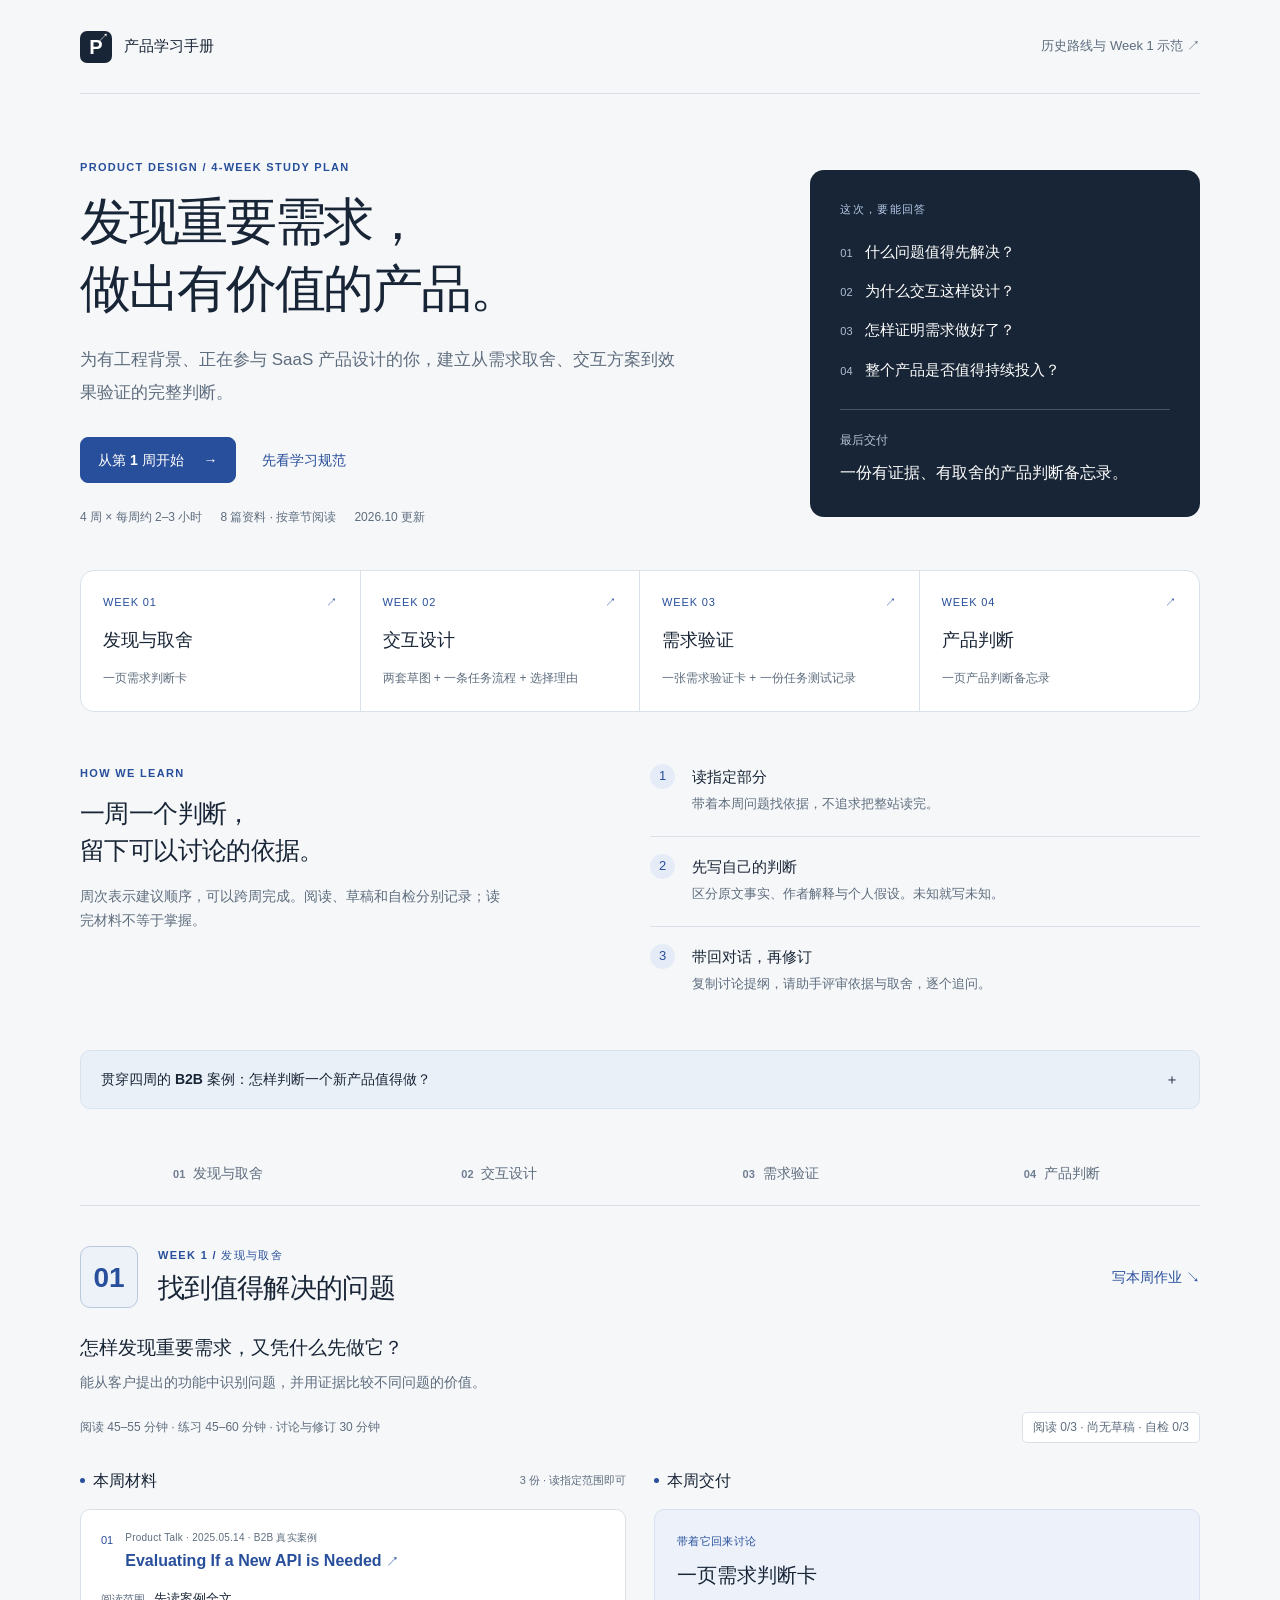
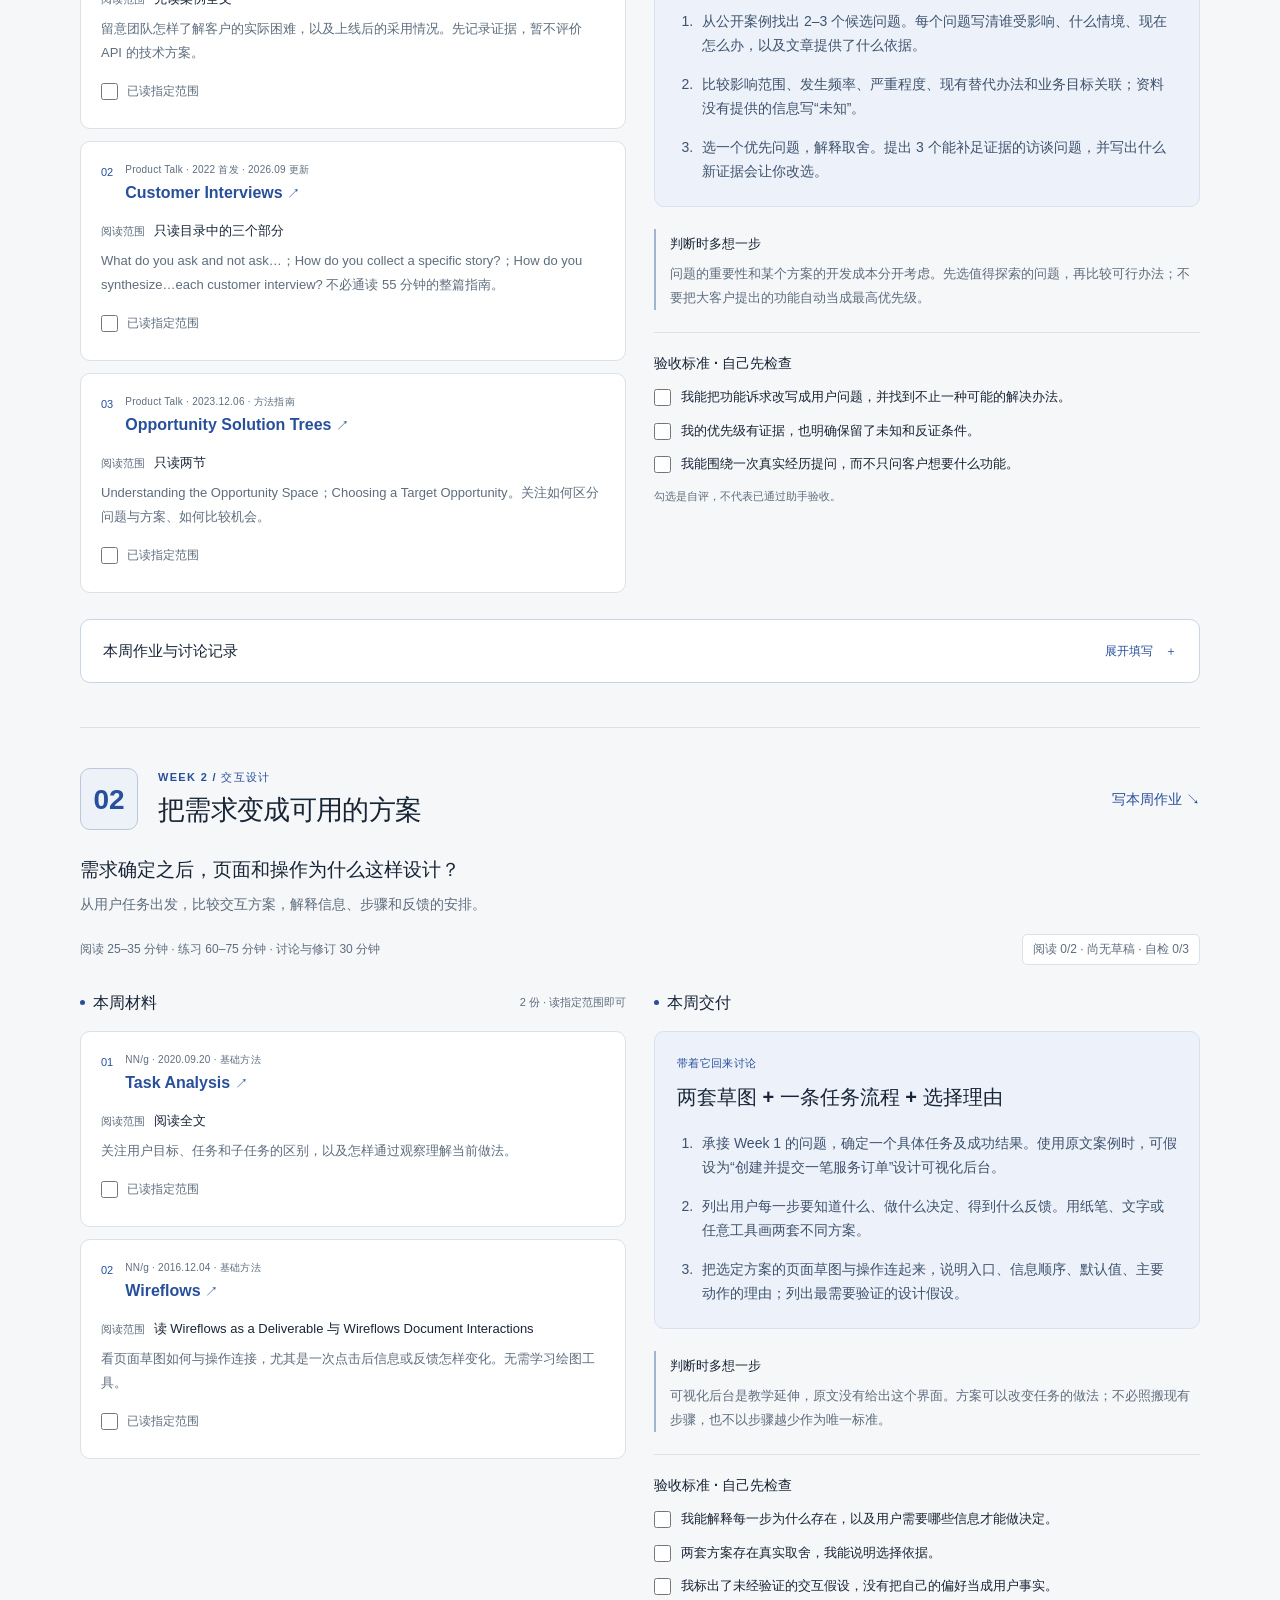
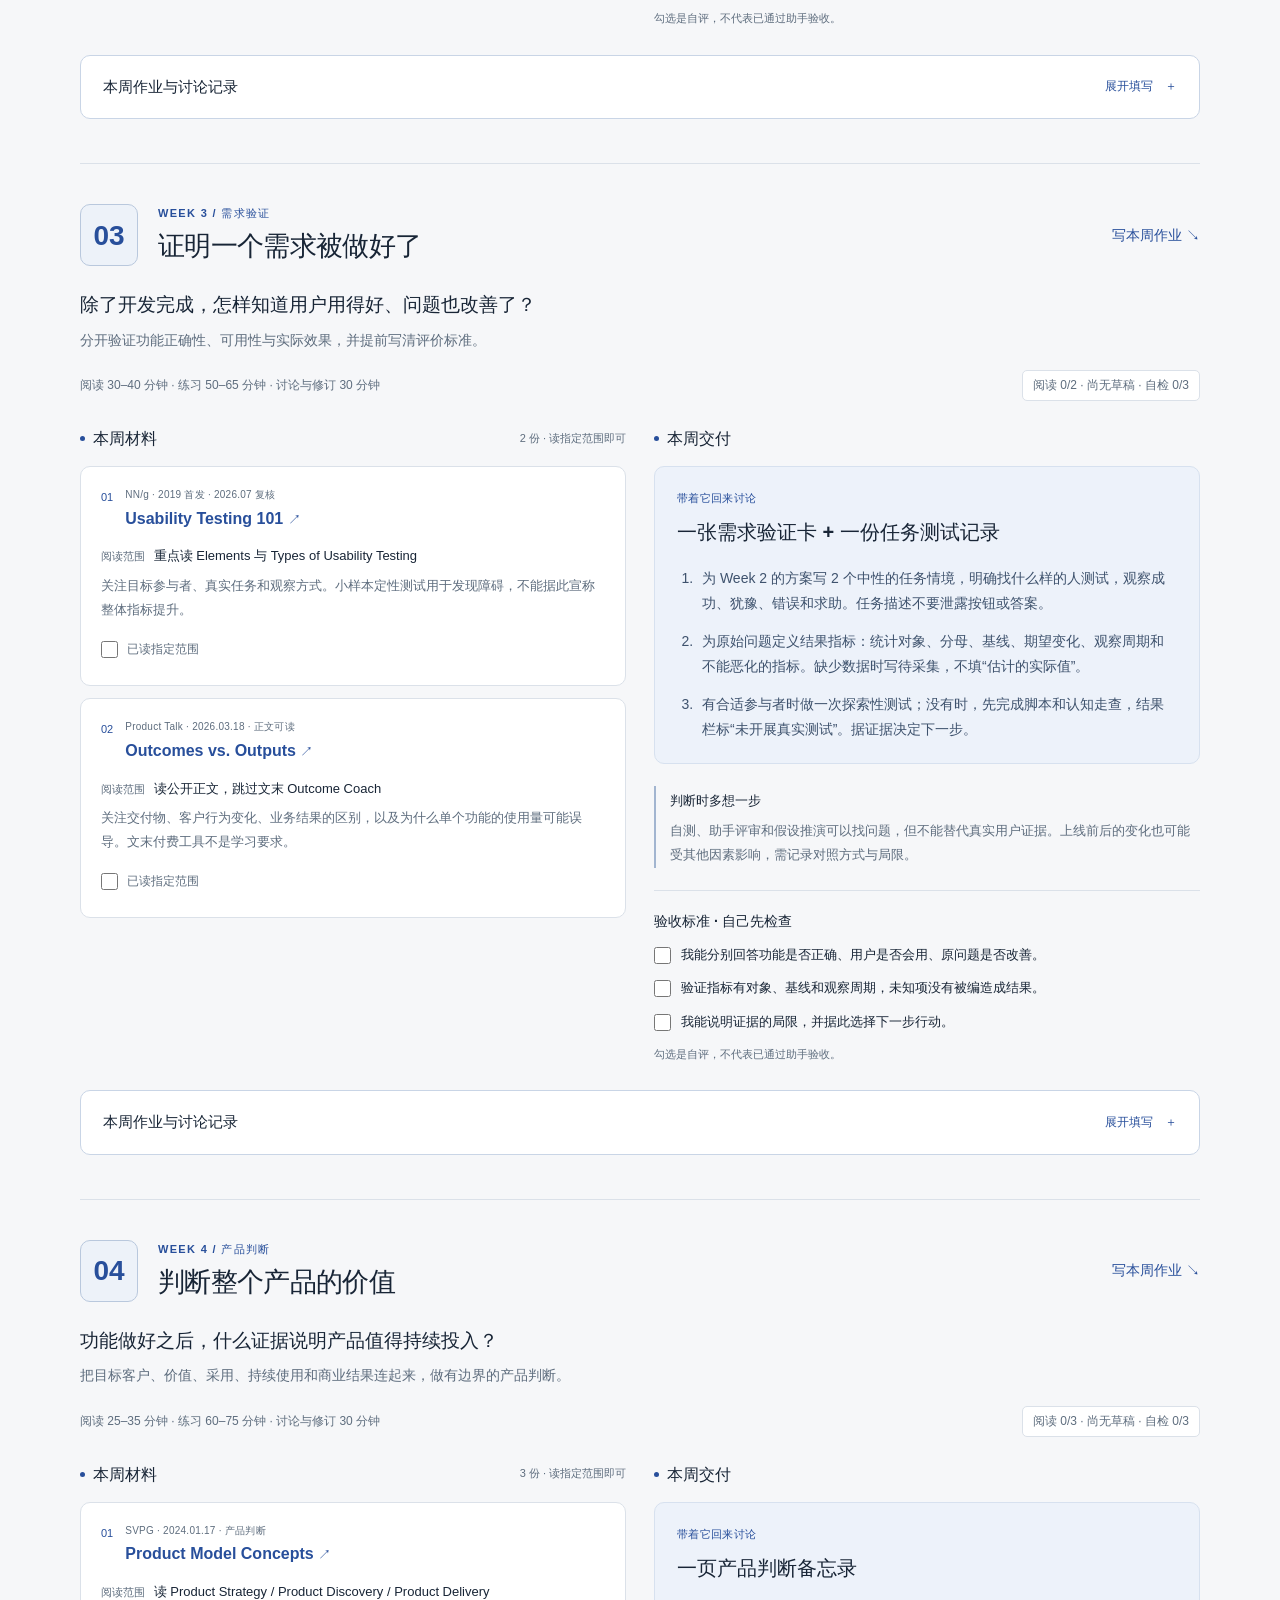
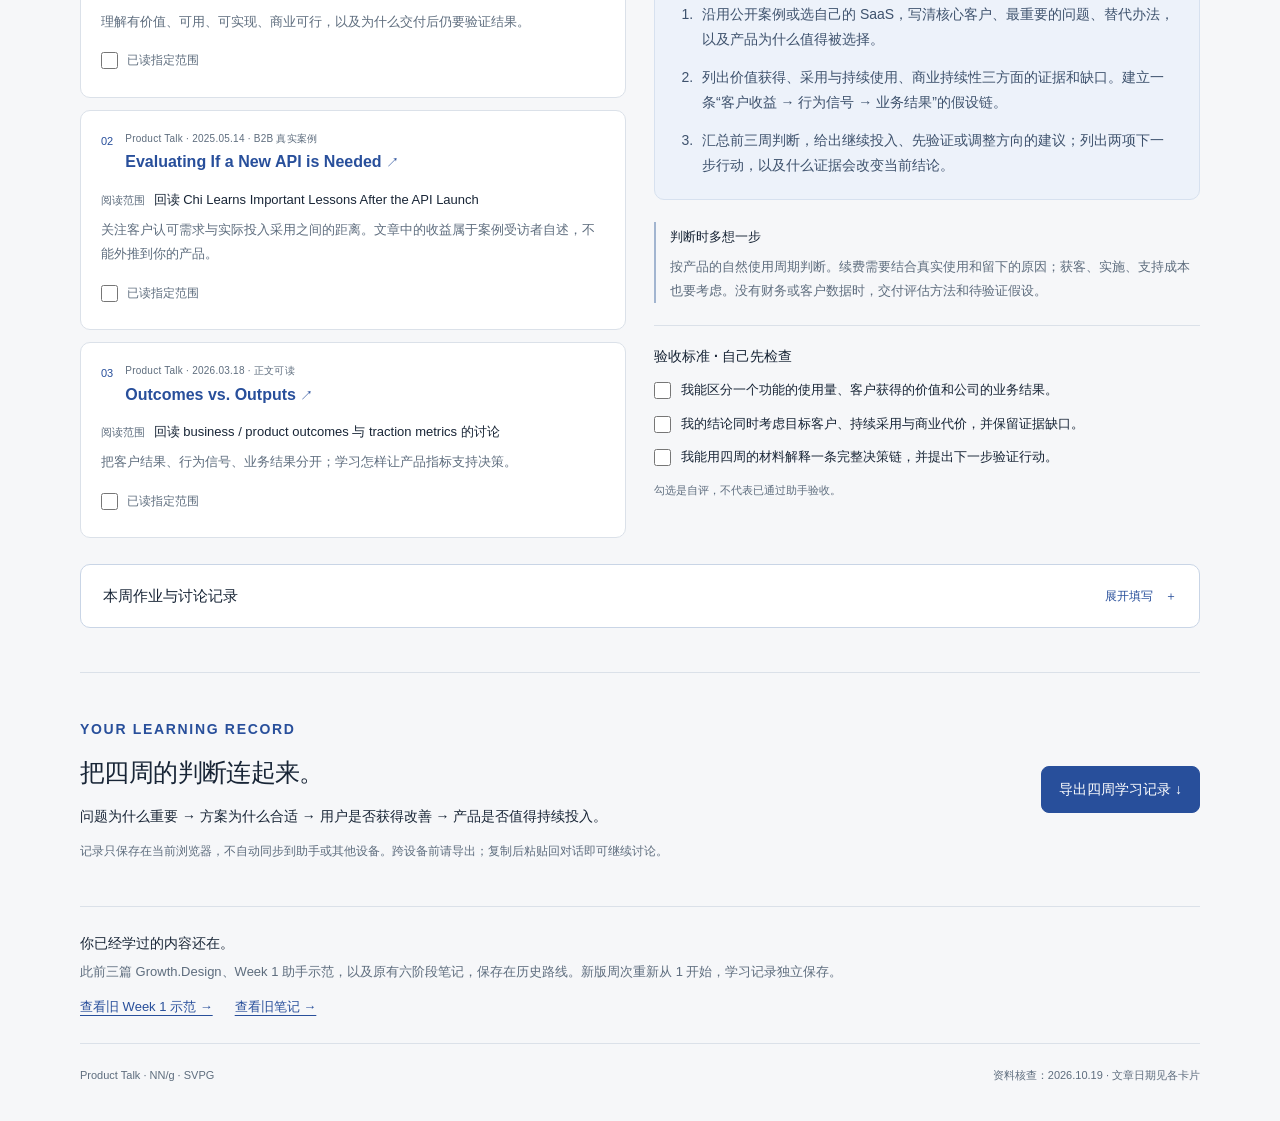
==== commit 5df24f52: "Reframe learning homepage as a four-week product design course" ====
--- a/index.html
+++ b/index.html
@@ -1,64 +1,119 @@
-<!doctype html><html lang="zh-CN"><head><meta charset="utf-8"><meta name="viewport" content="width=device-width,initial-scale=1"><title>AI 时代产品全栈学习路线</title><style>:root{--bg:#f6f7f9; --card:#fff; --ink:#15171a; --muted:#68707a; --line:#e5e7eb;--accent:#111827; --soft:#eef1f4; --good:#166534; --warn:#9a3412;}*{box-sizing:border-box}body{margin:0;background:var(--bg);color:var(--ink);font-family:-apple-system,BlinkMacSystemFont,"Segoe UI","PingFang SC","Hiragino Sans GB","Microsoft YaHei",sans-serif;line-height:1.65}a{color:inherit}.wrap{max-width:1120px;margin:auto;padding:28px 20px 80px}.hero{background:linear-gradient(135deg,#111827,#303846);color:#fff;border-radius:24px;padding:42px}.hero h1{font-size:clamp(30px,5vw,54px);line-height:1.08;margin:0 0 16px}.hero p{max-width:800px;color:#e5e7eb;font-size:18px}.badges{display:flex;gap:10px;flex-wrap:wrap;margin-top:24px}.badge{border:1px solid #ffffff33;border-radius:999px;padding:7px 12px;font-size:13px;color:#f3f4f6}.grid{display:grid;grid-template-columns:repeat(12,1fr);gap:18px;margin-top:18px}.card{background:var(--card);border:1px solid var(--line);border-radius:18px;padding:24px;box-shadow:0 6px 24px #1118270b}.span4{grid-column:span 4}.span6{grid-column:span 6}.span8{grid-column:span 8}.span12{grid-column:span 12}.kicker{font-size:12px;letter-spacing:.12em;text-transform:uppercase;color:var(--muted);font-weight:700}h2{font-size:26px;margin:6px 0 12px} h3{margin:0 0 8px;font-size:19px}p{margin:8px 0}.muted{color:var(--muted)}.flow{font-weight:650;font-size:18px;padding:14px 16px;background:var(--soft);border-radius:12px}.source{display:flex;justify-content:space-between;gap:12px;align-items:flex-start}.source .tag{font-size:12px;background:var(--soft);border-radius:999px;padding:5px 9px;white-space:nowrap}.week{margin-top:20px}.weekhead{display:flex;align-items:flex-start;justify-content:space-between;gap:20px}.weeknum{font-size:44px;font-weight:800;line-height:1;color:#d1d5db}.cols{display:grid;grid-template-columns:1fr 1fr;gap:18px;margin-top:18px}.box{padding:16px;border-radius:14px;background:#fafafa;border:1px solid var(--line)}.box strong{display:block;margin-bottom:6px}ul{padding-left:20px;margin:7px 0}li{margin:5px 0}.checks{display:grid;gap:9px;margin-top:10px}.check{display:flex;gap:10px;align-items:flex-start;padding:10px 11px;border:1px solid var(--line);border-radius:11px;background:#fff}input[type=checkbox]{width:18px;height:18px;margin-top:3px;accent-color:#111827}.progressbar{height:12px;background:#e5e7eb;border-radius:999px;overflow:hidden}.progressbar>div{height:100%;width:0;background:#111827;transition:.25s}button{border:0;background:#111827;color:white;border-radius:10px;padding:9px 13px;cursor:pointer;font-weight:650}button.secondary{background:#eef1f4;color:#111827}textarea{width:100%;min-height:120px;border:1px solid var(--line);border-radius:12px;padding:12px;font:inherit;resize:vertical}.metric{font-size:30px;font-weight:800}.footer{margin-top:30px;color:var(--muted);font-size:13px}@media(max-width:800px){.span4,.span6,.span8,.span12{grid-column:span 12}.cols{grid-template-columns:1fr}.hero{padding:28px}.weekhead{flex-direction:column}.weeknum{font-size:32px}}</style><link rel="stylesheet" href="review.css?v=20260924-b2b"><meta name="description" content="面向工程师的六阶段产品、UX 与数据学习路线。阅读案例、完成复盘，并把问题带回对话。"></head><body><div class="wrap"><div id="storage-warning" role="alert"></div><section class="hero"><div class="kicker" style="color:#cbd5e1">6-STAGE LEARNING ROADMAP</div><h1>AI 时代产品全栈思维<br>学习路线</h1><p>面向有 Java / 后端工程背景、开始参与前端、小程序、SaaS、AI Agent 和产品工作的工程师。目标不是转成传统 PM，而是建立从用户问题到产品决策、体验设计、数据验证和系统实现的完整思维链。</p><div class="badges"><span class="badge">Growth.Design · UX / 用户行为</span><span class="badge">SVPG · 产品判断 / Discovery</span><span class="badge">Mixpanel · Product Analytics</span><span class="badge">个人体验 + 团队协作 + 组织价值</span></div><nav class="learning-nav" aria-label="学习快捷入口"><a href="#week1-example">Week 1 · 看完整示范 →</a><a href="#b2b-guide">新增：B 端学习视角</a><a href="#week1">查看 Week 1 三篇材料</a><a href="#weekly-notes">按周记录</a></nav></section><section class="card week"><div class="kicker">HOW TO USE THIS ROADMAP</div><h2>按阶段学习，不按日历赶进度</h2><p class="muted">“Week” 表示建议学习顺序，可以跨周完成。先沿用材料中的案例；自己的业务留作选做。每次阅读后先留下理解和疑问，再通过对话修正。</p><div class="grid" style="margin-top:8px"><div class="span6 box"><strong>1. 学什么</strong><p class="muted">明确这一阶段要建立的概念和判断框架。</p></div><div class="span6 box"><strong>2. 去哪里学</strong><p class="muted">直接给 Growth.Design、SVPG、Mixpanel 的学习资料链接。</p></div><div class="span6 box"><strong>3. 怎么验证</strong><p class="muted">通过案例复述、具体依据和讨论反馈验证理解；业务迁移与陌生产品分析作为进阶练习。</p></div><div class="span6 box"><strong>4. 学完得到什么</strong><p class="muted">明确这一阶段对你实际工作判断能力的提升。</p></div></div></section><section class="grid"><div class="card span8"><div class="kicker">CORE LOOP</div><h2>这 6 个阶段要练的闭环</h2><div class="flow">User Need → Journey → Friction → Product Decision → Outcome → Metric → Experiment → Iteration</div><p class="muted">用这条链组织问题，逐步练习拆解产品；资料读完不等于已经掌握。</p></div><div class="card span4"><div class="kicker">PRACTICE CHECKLIST</div><h2><span id="doneCount">0</span>/<span id="totalCount">0</span> 项练习</h2><div class="progressbar"><div id="progressFill"></div></div><p class="muted" id="progressText">从第一项开始。</p><button class="secondary" onclick="resetProgress()">重置进度</button></div><div class="card span4"><div class="source"><div><div class="kicker">SOURCE 01</div><h3>Growth.Design</h3></div><span class="tag">体验</span></div><p>用真实产品案例训练：用户目标、Onboarding、摩擦、转化、留存、心理学、信息架构。</p><p><a href="https://growth.design/case-studies" target="_blank" rel="noopener noreferrer">打开 Case Studies ↗</a></p></div><div class="card span4"><div class="source"><div><div class="kicker">SOURCE 02</div><h3>SVPG</h3></div><span class="tag">产品</span></div><p>训练从“接需求”转向“解决问题”：Outcome、Discovery、Product Model、Validation、Product Risk。</p><p><a href="https://www.svpg.com/articles/" target="_blank" rel="noopener noreferrer">打开 SVPG Articles ↗</a></p></div><div class="card span4"><div class="source"><div><div class="kicker">SOURCE 03</div><h3>Mixpanel</h3></div><span class="tag">数据</span></div><p>训练用行为数据判断产品效果：Activation、Funnel、Retention、Cohort、Engagement、Segmentation。</p><p><a href="https://docs.mixpanel.com/guides/strategic-playbooks/guide-to-product-analytics/intro" target="_blank" rel="noopener noreferrer">打开 Product Analytics Guide（在线正文） ↗</a></p></div></section><section class="card week b2b-overview" id="b2b-guide" aria-labelledby="b2b-guide-title"><div class="kicker">B2C → B2B · 同一套方法，补上组织视角</div><h2 id="b2b-guide-title">从一个人的体验，看到一群人的工作</h2><p>用户目标、路径、摩擦与验证方法继续沿用。做 B 端时，再看购买、使用、管理如何分工，以及产品如何融入团队的工作。中小商户的角色可能重合，不把所有企业产品都当成复杂采购系统。</p><div class="b2b-stage-map"><a href="#week1"><strong>Week 1 · 已学基础</strong><span>保留三篇与完整示范，不增加本周作业。</span></a><a href="#week2-b2b"><strong>Week 2 · 从个人首次成功，到团队首次价值</strong><span>个人与团队的候选 Activation</span></a><a href="#week3-b2b"><strong>Week 3 · 同时理解购买者、使用者与管理员</strong><span>购买、使用、管理与流程约束</span></a><a href="#week4-b2b"><strong>Week 4 · 让用户级与组织级数据分别回答问题</strong><span>个人、组织、角色与统计口径</span></a><a href="#week5-b2b"><strong>Week 5 · 把产品采用、客户健康与续费联系起来</strong><span>采用、健康信号与商业续费</span></a><a href="#week6-b2b"><strong>Week 6 · 用一页串起角色、协作、指标与系统边界</strong><span>权限、异常恢复与 Agent 分工</span></a></div><p class="b2b-reading-rule">每阶段优先两份主阅读，第三份按需选读；长文只读指定部分。后续继续使用公开案例，你先写判断，助手再反馈。资料的发布日期与网页核查日期分别看。</p></section><nav class="week-nav" aria-label="按周浏览"><a href="#week1">Week 1 · 用户</a><a href="#week2">Week 2 · 价值</a><a href="#week3">Week 3 · 产品</a><a href="#week4">Week 4 · 数据</a><a href="#week5">Week 5 · 留存</a><a href="#week6">Week 6 · 整合</a></nav><section class="card week" id="week1"><div class="weekhead"><div><div class="kicker">WEEK 1 · USER</div><h2>先学会看用户，而不是看功能</h2><p class="muted">关键词：User Need · JTBD · User Journey · Friction</p></div><div class="weeknum">01</div></div><div class="cols"><div class="box"><strong>① 这一阶段要学习什么</strong><ul><li>理解 User Need、JTBD、User Journey、Friction 的区别。</li><li>学会从“用户要完成什么任务”而不是“系统有哪些功能”看产品。</li><li>识别主路径、关键节点、认知负担和不必要步骤。</li></ul></div><div class="box" id="week1-materials"><strong>② 学习资料 · 本周仅这三篇</strong><ul class="reading-list"><li><input type="checkbox" id="read-headspace" data-w1-read="headspace" aria-label="已读 Headspace — Jobs-to-be-Done"><div><a href="https://growth.design/case-studies/headspace-user-onboarding" target="_blank" rel="noopener noreferrer">Growth.Design：Headspace — Jobs-to-be-Done ↗</a><small>关注：用户想实现的进展</small></div></li><li><input type="checkbox" id="read-mcdonalds" data-w1-read="mcdonalds" aria-label="已读 McDonald’s Self-Serve UX"><div><a href="https://growth.design/case-studies/mcdonalds-self-serve-ux" target="_blank" rel="noopener noreferrer">Growth.Design：McDonald’s Self-Serve UX ↗</a><small>关注：路径、选择与认知负担</small></div></li><li><input type="checkbox" id="read-blinkist" data-w1-read="blinkist" aria-label="已读 Blinkist Onboarding"><div><a href="https://growth.design/case-studies/blinkist-user-onboarding" target="_blank" rel="noopener noreferrer">Growth.Design：Blinkist Onboarding ↗</a><small>关注：动机、付出与获得的价值</small></div></li></ul><p class="muted" style="font-size:13px">勾选表示已阅读。来源：Growth.Design；原始发表日期未确认，案例界面可能与现版本不同。</p></div><div class="box"><strong>③ 学完怎么验证</strong><ul><li>从这三篇中选一个案例，用自己的话说明用户的情境、目标和路径。</li><li>指出具体 Friction，区分原文观察与自己的原因推断。</li><li>完成下方短复盘，把回答带回对话；有疑问也可以先讨论。</li></ul></div><div class="box"><strong>④ 学完会收获什么</strong><ul><li>从“功能视角”切换到“用户任务视角”。</li><li>看到页面时会主动问：用户为什么来、下一步是什么、哪里会卡住。</li><li>以后做前端、小程序或 SaaS 时，不再直接从页面或接口开始设计。</li></ul></div></div><section class="review-panel" id="week1-review" aria-labelledby="week1-review-title">
-  <div class="review-heading">
-    <div><div class="kicker">WEEK 1 · READ → REFLECT → DISCUSS</div><h3 id="week1-review-title">三篇读完了，下一步做什么？</h3><p>花 15–20 分钟，把案例变成自己的判断。先凭记忆写，再回原文核对；每题两三句话就够，也可以只写第一题，和助手逐题讨论。</p></div>
-    <a class="review-jump" href="#week1-materials">回看三篇资料 ↑</a>
-  </div>
-  <div class="review-stages" aria-label="Week 1 学习状态">
-    <div><span class="stage-number">01</span><div><strong>阅读材料</strong><span id="w1-reading-status">0 / 3 篇已标记</span></div></div>
-    <div><span class="stage-number">02</span><div><strong>写下理解</strong><span id="w1-draft-status">还没有复盘草稿</span></div></div>
-    <div><span class="stage-number">03</span><div><strong>带回对话讨论</strong><span>复制回答，让助手追问与反馈</span></div></div>
-  </div>
-  <div class="reading-confirm"><button class="secondary" id="w1-mark-read" type="button">三篇都已读完</button><span class="muted">阅读标记与理解自检分开记录。</span></div>
-  <p class="review-principle">本周只围绕 <strong>User Need、JTBD、User Journey、Friction</strong>。先使用这三篇的案例；SVPG、漏斗和数据分析在后续周次学习。</p>
-  <details class="worked-example" id="week1-example" open>
-<summary>Week 1 完整示范 · 由助手整理</summary>
-<div class="example-intro"><p>这份 Week 1 复盘由助手整理，作为写法示范，不代表你已独立完成或通过自检。Week 2 起，你可以照着“情境与目标 → 具体观察 → 解释 → 建议与边界”来写。以下描述以文章中的案例版本为准。</p><div class="example-actions"><button type="button" id="w1-use-example">将示范填入空白复盘栏</button><a href="week1-worked-example.md" download>下载示范 Markdown ↓</a><a href="#week1-form">跳到复盘栏 ↓</a></div><p id="example-status" role="status" aria-live="polite">已有草稿会保留，自检由你自己判断。</p></div>
-<div class="example-grid"><article class="example-card"><h4>01 · Headspace：先弄清用户想改变什么</h4><div data-w1-example="headspace"><p><strong>用户的情境与任务</strong>当散步也没能让我放松时，我想尽快获得一段容易跟上的放松引导，以便从紧绷中恢复平静。“使用冥想功能”是一个办法，想实现的改变是“现在能放松下来”。这是根据文中情境写出的 JTBD。</p><p><strong>原文观察</strong>案例里的用户想放松，产品却强调课程和长期技能；进入应用后，他仍难以找到符合当下目标的简单练习。</p><p><strong>我的解释</strong>摩擦不只在操作步骤，还在承诺的错位：用户想解决眼前的问题，产品却让他感觉要开始一项长期任务。课程多，并不代表当前目标更容易完成。</p><p><strong>改进假设与边界</strong>可以先提供一个适合当前目标的单次练习，再引导长期计划。这是我的建议；对本来就想系统学习的用户，课程可能正合适，需要区分情境。</p></div><a class="example-source" href="https://growth.design/case-studies/headspace-user-onboarding" target="_blank" rel="noopener noreferrer">Headspace 原文 · 重点回看第 7、9、13 页 ↗</a></article><article class="example-card"><h4>02 · McDonald’s：沿着点餐路径识别摩擦</h4><div data-w1-example="mcdonalds"><p><strong>路径概括</strong>开始点餐 → 选择外带 → 选餐品 → 决定套餐与规格 → 处理加购 → 完成点餐、取餐。这是对原文过程的压缩，不是完整操作日志。</p><p><strong>原文观察</strong>前段多次出现 App 推广；套餐升级与后续加购也占据多个节点。部分选择页没有同时呈现完整的比较信息或已有订单。</p><p><strong>我的解释</strong>只想买一顿饭的人，需要反复处理额外选择；缺少上下文又可能增加比较和记忆负担。原文将一些设计解释为促进 App 使用与加购，但促进商家目标，不自动等于帮助用户作出合适选择。</p><p><strong>改进假设与边界</strong>我会尝试提供清楚的非会员点餐入口，减少重复推广，并保留价格、已选餐品等决策信息。熟客可能需要会员权益，不能一概删除。是否更好，需要观察不同用户的表现。</p></div><a class="example-source" href="https://growth.design/case-studies/mcdonalds-self-serve-ux" target="_blank" rel="noopener noreferrer">McDonald’s 原文 · 重点回看第 3–7、15–17、25 页 ↗</a></article><article class="example-card"><h4>03 · Blinkist：让每次付出接近用户目标</h4><div data-w1-example="blinkist"><p><strong>用户最初想做的事</strong>找到想读的那本书的摘要，高效回顾和应用书里的内容。完成个性化问卷只是可能的手段。</p><p><strong>原文观察</strong>用户在引导中找到目标书后，还不能直接打开；完成后又面对推荐列表，而没有立即抵达期待的内容。</p><p><strong>作者解释与我的判断</strong>作者用 Psych 框架解释：交互中的付出，以及它与目标的匹配程度，会影响继续行动的意愿。我的判断是，问题不仅是流程长，还在于用户没有感到这些付出正在兑现最初的承诺。</p><p><strong>我会怎样调整</strong>保留目标书的上下文，完成必要步骤后直接进入它的摘要或明确的预览入口；后置不影响当前目标的偏好问题。必要的付费说明应清晰保留。对没有明确目标书的用户，推荐和少量提问仍可能有帮助。</p></div><a class="example-source" href="https://growth.design/case-studies/blinkist-user-onboarding" target="_blank" rel="noopener noreferrer">Blinkist 原文 · 重点回看第 22、24、26、28–31 页 ↗</a></article><article class="example-card"><h4>04 · 把三篇连起来：重新判断“好用”</h4><div data-w1-example="synthesis"><p><strong>判断变化示范</strong>可以把“页面漂亮、步骤少就是好用”，修正为“在具体情境里，用户能否理解下一步，并以合理的付出达成自己的目标”。这里示范一种思考方式，不预设你原来一定持有前一种观点。</p><p><strong>案例依据</strong>Headspace 提醒我先核对用户的即时目标；Blinkist 提醒我检查引导结束时是否兑现了目标；McDonald’s 则提醒我辨别商家希望用户做的事，与用户自己想做的事。</p><p><strong>适用条件</strong>减少步骤只是手段。确认关键信息、解释费用、帮助真正需要指导的人，都可能值得增加一步。应判断这一步为当前用户带来了什么价值、避免了什么问题。</p><p><strong>以后会先问</strong>用户为什么来？现在最想完成什么？每一步要求他付出什么，又给了什么？哪里偏离了目标？我的判断有案例依据，还是仅仅是推测？</p></div></article><article class="example-card full-width"><h4>05 · 暂时保留的疑问</h4><div data-w1-example="question"><p><strong>必要步骤与多余摩擦</strong>怎样判断一个问题该前置还是后置？可以先问：没有这个答案，用户能否安全、准确地完成眼前任务？仍需结合实际观察判断。</p><p><strong>怎样理解案例证据</strong>这些案例展示了特定情境和体验分析，不能仅凭它们断言某种改动必然提高所有用户的留存或转化。要区分界面事实、作者解释和改进假设。</p><p><strong>与 Week 2 的衔接</strong>即使用户顺利走完路径，怎样知道他已经获得了价值？这是接下来学习 Activation 和 Time to Value 时要继续回答的问题。</p></div></article></div>
-<div class="example-takeaway"><strong>Week 2 起，你可以沿用这个写法</strong><p>情境与目标 → 原文的具体观察 → 自己的解释 → 改进建议及适用条件。每题先写两三句，再通过讨论补充。</p></div>
-</details>
-<form id="week1-form">
-    <div class="review-fields">
-      <div class="review-question">
-        <span class="question-kicker">01 · HEADSPACE · 用户想实现什么</span>
-        <label for="w1-headspace">用户想要的改变，和“使用冥想功能”有什么区别？</label>
-        <p id="headspace-help">选原文中的一个情境，用“当……时，我想……，以便……”描述用户的任务；再指出一个没有对齐这个任务的设计。</p>
-        <textarea id="w1-headspace" data-w1-answer="headspace" aria-describedby="headspace-help" placeholder="用户的情境与目标：&#10;原文里的具体设计：&#10;我的解释："></textarea>
-      </div>
-      <div class="review-question">
-        <span class="question-kicker">02 · McDONALD’S · 沿着路径找摩擦</span>
-        <label for="w1-mcdonalds">从开始点餐到完成点餐，哪一步让用户更费力？</label>
-        <p id="mcdonalds-help">按原文写 3–6 个关键步骤，选一个卡点。说明用户在犹豫、理解还是操作上遇到什么阻力；也留意商家目标与用户目标是否一致。</p>
-        <textarea id="w1-mcdonalds" data-w1-answer="mcdonalds" aria-describedby="mcdonalds-help" placeholder="路径：…… → …… → ……&#10;我观察到的卡点：&#10;我推测它影响用户的原因："></textarea>
-      </div>
-      <div class="review-question">
-        <span class="question-kicker">03 · BLINKIST · 用户为什么继续或放弃</span>
-        <label for="w1-blinkist">哪个环节消耗了用户继续使用的意愿？你会怎样调整？</label>
-        <p id="blinkist-help">联系用户最初想完成的事情，选一个具体环节。解释你会保留、后置或删除它的理由；步骤更少，并不自动代表体验更好。</p>
-        <textarea id="w1-blinkist" data-w1-answer="blinkist" aria-describedby="blinkist-help" placeholder="用户最初想做的事：&#10;具体环节与影响：&#10;我的调整及理由："></textarea>
-      </div>
-      <div class="review-question">
-        <span class="question-kicker">04 · CONNECT · 把三篇连起来</span>
-        <label for="w1-synthesis">三篇共同改变了你对“好用”的哪个判断？</label>
-        <p id="synthesis-help">写一个共同原则，用其中两篇的具体细节支撑它，再说一个不能直接照搬的条件。区分原文观察、作者解释和你自己的推断。</p>
-        <textarea id="w1-synthesis" data-w1-answer="synthesis" aria-describedby="synthesis-help" placeholder="我以前觉得……，现在会先问……&#10;两个案例中的依据：&#10;这个判断的适用条件或疑点："></textarea>
-      </div>
-    </div>
-    <div class="review-question review-doubt"><label for="w1-question">还有哪里不确定？<span class="muted">（选填）</span></label><textarea id="w1-question" data-w1-answer="question" rows="2" placeholder="可以写一个分不清的概念、一处不同意的观点，或者希望助手追问的地方。"></textarea></div>
-    <div class="review-toolbar"><div class="review-buttons"><button type="button" id="w1-copy">复制给助手，开始讨论</button><button type="button" class="secondary" id="w1-export">导出 Markdown</button><button type="button" class="secondary" id="w1-save">保存草稿</button></div><span id="w1-save-status" role="status" aria-live="polite">草稿仅保存在当前浏览器</span></div>
-    <p class="storage-hint">不会自动发送给助手，也不会上传到网站。更换浏览器或设备前，请先导出；粘贴回对话后，我们再讨论和整理。</p>
-  </form>
-  <details class="concept-hints"><summary>想不起来时，再展开四个概念提示</summary><div class="concept-grid">
-    <div><strong>User Need · 用户需求</strong><p>用户在某个情境中的问题、需要或期望。用户提出的功能，是理解需求的一条线索。</p></div>
-    <div><strong>JTBD · 待完成的任务</strong><p>关注用户在特定情境里想取得的进展，以及为什么会选择某种办法。可以涉及功能、情绪和社会层面的目标。</p></div>
-    <div><strong>User Journey · 用户旅程</strong><p>用户为达到目标经历的过程，包括动作、触点、想法和感受；不局限于站内页面跳转。</p></div>
-    <div><strong>Friction · 摩擦</strong><p>目标实现过程中增加的努力、困惑、等待或顾虑。判断一个步骤是否必要，需要结合目标、价值和约束。</p></div>
-  </div><p class="muted">以上是学习辅助解释；结合原文案例理解，不要求背诵定义。</p></details>
-  <div class="review-check"><h4>讨论后，再做一次自检</h4><p class="muted">这些是你的自我判断，勾选不会被当作助手已经验收。</p><div class="checks">
-    <label class="check"><input type="checkbox" data-w1-check="concepts">我能用自己的话区分 User Need、JTBD、User Journey 和 Friction。</label>
-    <label class="check"><input type="checkbox" data-w1-check="evidence">我能用三篇中的具体细节支撑解释，而不是只说“体验不好”。</label>
-    <label class="check"><input type="checkbox" data-w1-check="uncertainty">我能区分观察到的现象与对原因的推断，并指出还缺哪些信息。</label>
-  </div><p id="w1-check-status" class="muted" role="status">自检 0 / 3 · 可以带着问题开始讨论。</p></div>
-  <div class="review-next"><div><strong>接下来：讨论 → 修正 → Week 2</strong><p>先把回答带回对话。理解清楚后，再学习用户什么时候第一次获得价值；有疑问也可以先记下来。</p></div><a href="#week2">查看 Week 2 →</a></div>
-</section>
-<dialog id="w1-copy-dialog" aria-labelledby="w1-copy-title"><h3 id="w1-copy-title">手动复制讨论内容</h3><p>浏览器未允许自动复制。请选中下面的内容，复制后粘贴回对话。</p><label for="w1-copy-text">Week 1 讨论内容</label><textarea id="w1-copy-text" readonly></textarea><form method="dialog"><button>关闭</button></form></dialog>
-<details class="optional-practice"><summary>选做：把理解迁移到自己的产品</summary><p>这部分是原有的进阶练习。当前可先只完成上面的案例复盘，未来再回来尝试。</p><div class="checks"><label class="check"><input data-task type="checkbox">拆一个你正在用的产品：写出 User → Goal → Journey → 3 个 Friction。</label><label class="check"><input data-task type="checkbox">用无人健身房画一条“第一次购买 → 第一次进门 → 第一次训练”的用户旅程。</label><label class="check"><input data-task type="checkbox">验收：不看资料，能解释 JTBD、User Journey、Friction 的区别，并各举一个自己的例子。</label></div></details></section><section class="card week" id="week2"><div class="weekhead"><div><div class="kicker">WEEK 2 · VALUE</div><h2>找到 Activation 和 Time to Value</h2><p class="muted">关键词：Onboarding · Aha Moment · Activation · Time to Value</p></div><div class="weeknum">02</div></div><p class="week1-guidance">本周先读 Trello 案例，再读 Mixpanel Account Analytics（2025）的 “Activation Metrics” 小节；Measure Value 留作选读。沿用已有案例，不需要提供自己的业务。</p><div class="cols"><div class="box"><strong>① 这一阶段要学习什么</strong><ul><li>理解 Onboarding、Activation、Aha Moment 与 Time to Value。</li><li>区分个人首次成功与团队／组织首次获得价值。</li><li>识别配置、邀请、权限和协作交接带来的等待。</li></ul></div><div class="box"><strong>② 学习资料 · 指定范围阅读</strong><ul class="scoped-reading"><li><a href="https://growth.design/case-studies/trello-user-onboarding" target="_blank" rel="noopener noreferrer">必读 · Growth.Design：Trello User Onboarding ↗</a><small>案例原始发表日期未确认；关注一个人如何开始使用协作工具。</small></li><li><a href="https://mixpanel.com/blog/mixpanel-account-analytics-b2b/" target="_blank" rel="noopener noreferrer">必读节选 · Mixpanel：Account Analytics（2025） ↗</a><small>只读 Activation Metrics 小节，区分个人行为与企业账户激活。</small></li><li><a href="https://docs.mixpanel.com/guides/strategic-playbooks/guide-to-product-analytics/measure-value" target="_blank" rel="noopener noreferrer">选读 · Mixpanel：Measure Value ↗</a><small>在线指南；需要澄清首次价值时再看相关部分。</small></li></ul></div><div class="box"><strong>③ 学完怎么验证</strong><ul><li>基于 Trello，分别提出一个个人与团队的候选 Activation，并解释价值。</li><li>画出这两个候选行为之前的步骤，标明涉及的人和必要前提。</li><li>说明还需要什么观察来验证定义，不直接照搬文章中的人数或次数阈值。</li></ul></div><div class="box"><strong>④ 学完会收获什么</strong><ul><li>会开始用“用户什么时候第一次感受到价值”判断产品设计。</li><li>能够优化新用户流程，而不是只关注注册和页面完成度。</li><li>以后做 AI 产品时，会主动压缩用户到首次有效结果的时间。</li></ul></div></div><section class="b2b-lens" id="week2-b2b" aria-labelledby="week2-b2b-title"><div class="kicker">B 端视角 · Week 2</div><h3 id="week2-b2b-title">从个人首次成功，到团队首次价值</h3><div class="b2b-points"><div><strong>多看一层</strong><p>一个人建好工作空间，与一群人真正完成协作，可能是不同层次的成功。首次价值的定义取决于产品解决的任务。</p></div><div><strong>课堂假设</strong><p>可以用 Trello 设想：一个人整理好任务，与成员完成一次真实交接。它们只是待检验的候选定义，并非 Trello 官方激活标准。</p></div><div><strong>保留必要步骤</strong><p>配置和邀请有时是价值产生的前提；应判断哪些步骤必要、哪些能后置，并支持暂停后继续。</p></div></div><div class="b2b-reflection"><strong>本周多问这一题</strong><p>请分别写一个“个人首次价值”和“团队首次价值”的候选行为，说明由谁完成、为何代表价值、还缺什么证据。</p><button type="button" class="secondary" data-note-week="week2">写 Week 2 的思考 →</button></div><p class="b2b-citation"><a href="https://mixpanel.com/blog/mixpanel-account-analytics-b2b/" target="_blank" rel="noopener noreferrer">参考：Mixpanel Account Analytics · 2025-02-25；课堂假设由助手编写。 ↗</a></p></section><details class="optional-practice"><summary>选做：实战迁移与进阶自检</summary><p>可以延续材料中的案例，或选自己的业务。下列原有任务保留作进阶挑战，按需完成。</p><div class="checks"><label class="check"><input data-task type="checkbox">分别给 ChatGPT、Keep/健身类产品、你的无人健身房定义一个候选 Activation Event。</label><label class="check"><input data-task type="checkbox">画出无人健身房 Time to Value 路径，并尝试删掉或后置至少一个非必要步骤。</label><label class="check"><input data-task type="checkbox">验收：能说明为什么“注册数上涨”不代表产品变好了，以及应该继续观察什么。</label></div></details></section><section class="card week" id="week3"><div class="weekhead"><div><div class="kicker">WEEK 3 · PRODUCT</div><h2>从 Feature Thinking 转向 Outcome Thinking</h2><p class="muted">关键词：Problem · Outcome · Output · Discovery · Product Risk</p></div><div class="weeknum">03</div></div><p class="week1-guidance">必读两篇仍为 Product Model Concepts（2024）和 Build to Learn vs Build to Earn（2026）。用下方 B 端问题复盘；企业软件设计文章作为定向选读，不要求增加一篇必读。</p><div class="cols"><div class="box"><strong>① 这一阶段要学习什么</strong><ul><li>理解 Problem / Solution、Output / Outcome、Discovery / Delivery。</li><li>区分购买决策者、实际使用者、管理员的目标；同一个人也可能兼任多个角色。</li><li>识别价值、可用性、可行性、商业可持续性四类风险。</li></ul></div><div class="box"><strong>② 学习资料 · 指定范围阅读</strong><ul class="scoped-reading"><li><a href="https://www.svpg.com/product-model-concepts/" target="_blank" rel="noopener noreferrer">必读 · SVPG：Product Model Concepts（2024） ↗</a><small>产品价值、结果与发现的基础框架。</small></li><li><a href="https://www.svpg.com/build-to-learn-vs-build-to-earn/" target="_blank" rel="noopener noreferrer">必读 · SVPG：Build to Learn vs Build to Earn（2026） ↗</a><small>区分为学习而构建与为交付而构建。</small></li><li><a href="https://www.svpg.com/design-in-enterprise-software-companies/" target="_blank" rel="noopener noreferrer">选读 · SVPG：Design in Enterprise Software Companies（2018） ↗</a><small>较早的基础文章；专门补购买者与使用者的关系，不用于判断当下市场趋势。</small></li></ul></div><div class="box"><strong>③ 学完怎么验证</strong><ul><li>选择材料中的协作工具，写出至少两种角色的目标与冲突。</li><li>把一个功能要求改写成可观察的结果，同时考虑使用成本与业务价值。</li><li>选择一个不确定性，提出验证办法，并说明应该找谁验证。</li></ul></div><div class="box"><strong>④ 学完会收获什么</strong><ul><li>从“需求执行者”转向“问题定义者”。</li><li>会判断一个需求是在解决问题，还是只是预设了某个方案。</li><li>减少做完功能才发现“没人用 / 没效果”的概率。</li></ul></div></div><section class="b2b-lens" id="week3-b2b" aria-labelledby="week3-b2b-title"><div class="kicker">B 端视角 · Week 3</div><h3 id="week3-b2b-title">同时理解购买者、使用者与管理员</h3><div class="b2b-points"><div><strong>谁作出哪种决定</strong><p>购买者可能关注投入与收益，使用者关注日常效率，管理员关注配置和访问范围。角色分离是需要调查的情况，不是所有 B 端产品都如此。</p></div><div><strong>别只听一个声音</strong><p>一个采购人的功能清单不能自动代表全部使用场景；同时，用户喜欢某个功能也不足以证明组织愿意购买和持续支持。</p></div><div><strong>复杂任务的体验</strong><p>批量操作、审批、角色交接和权限错误，都需要清楚的状态与恢复路径。必要确认可能增加步骤，却减少返工或误操作。</p></div></div><div class="b2b-reflection"><strong>本周多问这一题</strong><p>如果购买者想要更多管理控制，而操作者想更快完成任务，你会分别问谁什么问题？如何验证一个同时兼顾双方的方案？</p><button type="button" class="secondary" data-note-week="week3">写 Week 3 的思考 →</button></div><p class="b2b-citation"><a href="https://www.svpg.com/design-in-enterprise-software-companies/" target="_blank" rel="noopener noreferrer">参考：SVPG 企业软件设计 · 2018-12-27；权限与流程问题是教学延伸。 ↗</a></p></section><details class="optional-practice"><summary>选做：实战迁移与进阶自检</summary><p>可以延续材料中的案例，或选自己的业务。下列原有任务保留作进阶挑战，按需完成。</p><div class="checks"><label class="check"><input data-task type="checkbox">挑一个真实需求，写：Problem / Target User / Outcome / Hypothesis / Risk / Validation。</label><label class="check"><input data-task type="checkbox">把一个“做某功能”的需求改写成可衡量的 Outcome。</label><label class="check"><input data-task type="checkbox">验收：遇到一个新需求时，至少能先提出 5 个产品问题，而不是直接进入技术方案。</label></div></details></section><section class="card week" id="week4"><div class="weekhead"><div><div class="kicker">WEEK 4 · DATA</div><h2>学会用 Funnel 和 Cohort 找问题</h2><p class="muted">关键词：Event · Funnel · Conversion · Cohort · Segmentation</p></div><div class="weeknum">04</div></div><p class="week1-guidance">必读 Funnels 的概念部分，以及 Group Analytics 的 Overview / Data Modeling；Cohorts 作为分群选读。先理解口径，不需要购买工具或接入真实数据。</p><div class="cols"><div class="box"><strong>① 这一阶段要学习什么</strong><ul><li>把用户旅程转成 Event 与必要属性。</li><li>区分个人标识与组织标识，并判断一个流程是否跨角色完成。</li><li>理解 Funnel 与 Cohort；区分发现掉点与解释原因。</li></ul></div><div class="box"><strong>② 学习资料 · 指定范围阅读</strong><ul class="scoped-reading"><li><a href="https://docs.mixpanel.com/docs/reports/funnels/funnels-overview" target="_blank" rel="noopener noreferrer">必读节选 · Mixpanel：Funnels ↗</a><small>关注对象、步骤顺序与时间窗口。</small></li><li><a href="https://docs.mixpanel.com/docs/data-structure/group-analytics" target="_blank" rel="noopener noreferrer">必读节选 · Mixpanel：Group Analytics ↗</a><small>持续更新的官方文档；只读 Overview 和 Data Modeling，理解个人与组织两种统计对象。</small></li><li><a href="https://docs.mixpanel.com/docs/users/cohorts" target="_blank" rel="noopener noreferrer">选读 · Mixpanel：Cohorts ↗</a><small>需要按行业、规模、角色或行为比较时，再看分群示例。</small></li></ul></div><div class="box"><strong>③ 学完怎么验证</strong><ul><li>给一个协作流程定义 3–5 个事件，说明用户、组织、角色如何关联。</li><li>分别提出一个适合个人漏斗和一个适合组织漏斗的问题。</li><li>写明分母、顺序和时间窗口；检查跨组织与跨用户的事件是否被错误混合。</li></ul></div><div class="box"><strong>④ 学完会收获什么</strong><ul><li>会把“用户感觉不好用”转化成可以观测和验证的问题。</li><li>产品上线后不再只看 GMV、PV、UV，而会看关键行为链路。</li><li>开始具备用数据定位产品问题的能力。</li></ul></div></div><section class="b2b-lens" id="week4-b2b" aria-labelledby="week4-b2b-title"><div class="kicker">B 端视角 · Week 4</div><h3 id="week4-b2b-title">让用户级与组织级数据分别回答问题</h3><div class="b2b-points"><div><strong>统计对象先于图表</strong><p>个人漏斗通常要求同一个人完成步骤；组织漏斗可能由同一组织的不同成员完成。两者回答的问题不同，应先明确业务含义。</p></div><div><strong>数据边界</strong><p>事件应能识别操作者和所属组织。一个人可能服务多个组织，不能仅凭相同用户就把不同组织的行为拼成一条流程。</p></div><div><strong>教学例子</strong><p>100 名活跃员工可能来自一个客户，也可能来自很多客户。因此，用户数、活跃客户数与客户收入应分别解释。此处数字为教学假设。</p></div></div><div class="b2b-reflection"><strong>本周多问这一题</strong><p>对“管理员配置 → 邀请成员 → 成员完成任务”这条路径，你会按人还是按组织统计？写出两个口径分别能回答什么，并指出一种可能的误判。</p><button type="button" class="secondary" data-note-week="week4">写 Week 4 的思考 →</button></div><p class="b2b-citation"><a href="https://docs.mixpanel.com/docs/data-structure/group-analytics" target="_blank" rel="noopener noreferrer">参考：Mixpanel Group Analytics 官方文档；数字与流程为教学假设。 ↗</a></p></section><details class="optional-practice"><summary>选做：实战迁移与进阶自检</summary><p>可以延续材料中的案例，或选自己的业务。下列原有任务保留作进阶挑战，按需完成。</p><div class="checks"><label class="check"><input data-task type="checkbox">给无人健身房定义 6–10 个核心 Event，以及必要的 Event Property。</label><label class="check"><input data-task type="checkbox">设计一个 Purchase → First Visit → Repeat Visit 的 Funnel。</label><label class="check"><input data-task type="checkbox">验收：给你一张漏斗图时，能提出至少 3 个需要继续切分验证的假设，而不是直接下结论。</label></div></details></section><section class="card week" id="week5"><div class="weekhead"><div><div class="kicker">WEEK 5 · RETENTION</div><h2>从一次转化，进入生命周期和增长</h2><p class="muted">关键词：Retention · Churn · Trigger · Lifecycle · Growth Loop</p></div><div class="weeknum">05</div></div><p class="week1-guidance">本周必读 Retention 的概念部分，加上 Mixpanel 客户团队的 B2B 实践（2025）。Account Analytics 的收入部分选读；用这组材料替换原来的多篇消费产品选读。</p><div class="cols"><div class="box"><strong>① 这一阶段要学习什么</strong><ul><li>区分个人行为留存、组织持续采用与商业续费。</li><li>结合使用深度、关键角色、客户规模和任务频率理解客户健康。</li><li>设计基于观察的跟进动作，并验证对用户和组织是否有帮助。</li></ul></div><div class="box"><strong>② 学习资料 · 指定范围阅读</strong><ul class="scoped-reading"><li><a href="https://docs.mixpanel.com/docs/reports/retention" target="_blank" rel="noopener noreferrer">必读节选 · Mixpanel：Retention ↗</a><small>先定义有价值的返回行为和观察周期。</small></li><li><a href="https://mixpanel.com/blog/how-b2b-saas-account-teams-use-mixpanel-customer-health-renewals/" target="_blank" rel="noopener noreferrer">必读 · Mixpanel：How account teams can use Mixpanel to promote customer health（2025） ↗</a><small>2025-01-24；客户团队如何结合使用、功能采用和关键用户准备客户沟通。</small></li><li><a href="https://mixpanel.com/blog/mixpanel-account-analytics-b2b/" target="_blank" rel="noopener noreferrer">选读 · Mixpanel：Account Analytics（收入部分） ↗</a><small>2025-02-25；复用 Week 2 的同一篇，按需看账户行为与收入的关联。</small></li></ul></div><div class="box"><strong>③ 学完怎么验证</strong><ul><li>为一个组织定义有价值的返回行为，说明适合的观察周期。</li><li>提出一个值得跟进的账户信号，同时写出另一种可能的解释。</li><li>提出一个客户沟通或产品改进动作，说明应继续观察什么。</li></ul></div><div class="box"><strong>④ 学完会收获什么</strong><ul><li>从“做活动”升级到“经营用户生命周期”。</li><li>会把运营动作和用户状态、产品行为、数据指标连接起来。</li><li>开始理解增长不是一次性拉新，而是系统性机制。</li></ul></div></div><section class="b2b-lens" id="week5-b2b" aria-labelledby="week5-b2b-title"><div class="kicker">B 端视角 · Week 5</div><h3 id="week5-b2b-title">把产品采用、客户健康与续费联系起来</h3><div class="b2b-points"><div><strong>把信号当作线索</strong><p>使用减少可以触发调查，但也可能来自季节性、任务完成或人员调整。健康分数和频次不能替代对客户目标的理解。</p></div><div><strong>两个层面分别看</strong><p>产品层面看关键流程是否持续被采用；商业层面看续费、扩容与缩减。合同存续也不自动意味着每个角色都获得了价值。</p></div><div><strong>从动作到验证</strong><p>先弄清受阻角色和原因，再决定是指导、修复体验还是调整配置。记录后续行为与客户反馈，不把一次触达当成问题已经解决。</p></div></div><div class="b2b-reflection"><strong>本周多问这一题</strong><p>某个企业账户的登录人数下降，你会先查哪三件事、找谁了解情况？如果客户仍在付费，你还会怎样判断它是否持续获得价值？</p><button type="button" class="secondary" data-note-week="week5">写 Week 5 的思考 →</button></div><p class="b2b-citation"><a href="https://mixpanel.com/blog/how-b2b-saas-account-teams-use-mixpanel-customer-health-renewals/" target="_blank" rel="noopener noreferrer">参考：Mixpanel 客户团队实践 · 2025-01-24；判断边界由助手补充。 ↗</a></p></section><details class="optional-practice"><summary>选做：实战迁移与进阶自检</summary><p>可以延续材料中的案例，或选自己的业务。下列原有任务保留作进阶挑战，按需完成。</p><div class="checks"><label class="check"><input data-task type="checkbox">画一个用户生命周期：New → Activated → Active → At Risk → Churned → Resurrected。</label><label class="check"><input data-task type="checkbox">给健身房设计 3 个基于行为触发的运营策略，并写清触发条件和目标指标。</label><label class="check"><input data-task type="checkbox">验收：能区别“Push 活动”与“增长机制”，并能画出一个简单 Growth Loop。</label></div></details></section><section class="card week" id="week6"><div class="weekhead"><div><div class="kicker">WEEK 6 · CAPSTONE</div><h2>把产品、UX、数据、运营和系统串起来</h2><p class="muted">关键词：Product System · Experiment · State · AI Native</p></div><div class="weeknum">06</div></div><p class="week1-guidance">本阶段不新增必读。复用 Trello 或已读的 Mixpanel B2B 材料，完成一页整合；也可以只标出尚不确定之处，带回对话讨论。</p><div class="cols"><div class="box"><strong>① 这一阶段要学习什么</strong><ul><li>连接用户与组织目标、跨角色流程和关键状态。</li><li>把可观察的使用行为与业务价值联系起来，并写出未知项。</li><li>初步区分界面、确定性规则与 Agent 可以承担的工作。</li></ul></div><div class="box"><strong>② 学习资料 · 指定范围阅读</strong><ul class="scoped-reading"><li><a href="https://growth.design/case-studies/trello-user-onboarding" target="_blank" rel="noopener noreferrer">回看 · Growth.Design：Trello User Onboarding ↗</a><small>作为协作产品的已读案例。</small></li><li><a href="https://www.svpg.com/product-model-concepts/" target="_blank" rel="noopener noreferrer">回看 · SVPG：Product Model Concepts ↗</a><small>复查问题、结果与风险。</small></li><li><a href="https://mixpanel.com/blog/how-b2b-saas-account-teams-use-mixpanel-customer-health-renewals/" target="_blank" rel="noopener noreferrer">回看 · Mixpanel：B2B 客户团队实践 ↗</a><small>复查产品采用与持续价值。</small></li></ul></div><div class="box"><strong>③ 学完怎么验证</strong><ul><li>一页写清角色、目标、协作路径、关键指标、最大未知项和下一步验证。</li><li>选一个异常，说明谁能处理、如何恢复、如何知道已经处理成功。</li><li>如果引入 Agent，说明它可读取什么、可以做什么，以及哪些动作需要人确认。</li></ul></div><div class="box"><strong>④ 学完会收获什么</strong><ul><li>在已有工程能力上，增加产品、体验与数据的分析视角。</li><li>能把模糊业务问题整理成可讨论、可验证、可开发的方案。</li><li>AI 可以帮助你执行，但你开始具备决定“应该做什么”的能力。</li></ul></div></div><section class="b2b-lens" id="week6-b2b" aria-labelledby="week6-b2b-title"><div class="kicker">B 端视角 · Week 6</div><h3 id="week6-b2b-title">用一页串起角色、协作、指标与系统边界</h3><div class="b2b-points"><div><strong>先画协作过程</strong><p>标出任务由谁开始、交给谁、在哪里等待、何时完成。再讨论界面、状态和后端规则，而不是直接从表结构开始。</p></div><div><strong>把约束写具体</strong><p>例如权限不足怎么说明、批量操作部分失败怎么恢复、角色交接后谁负责。只选案例里相关的一两个问题深入。</p></div><div><strong>Agent 的候选分工</strong><p>整理信息和起草建议可以是候选任务；业务权限仍由系统执行。涉及关键业务动作时，需要明确确认、执行结果与失败恢复。这是设计练习，不代表案例产品的现有实现。</p></div></div><div class="b2b-reflection"><strong>本周多问这一题</strong><p>选一个已读 B2B／协作案例，写出“角色 → 目标 → 交接路径 → 关键状态 → 指标 → 待验证问题”。若加入 Agent，再补一个它应承担的任务及执行边界。</p><button type="button" class="secondary" data-note-week="week6">写 Week 6 的思考 →</button></div><p class="b2b-citation">这是基于前五阶段的整合练习；不预设案例产品的内部架构。</p></section><details class="optional-practice"><summary>选做：实战迁移与进阶自检</summary><p>可以延续材料中的案例，或选自己的业务。下列原有任务保留作进阶挑战，按需完成。</p><div class="checks"><label class="check"><input data-task type="checkbox">完成一份不超过 8 页的 Product System Case Study。</label><label class="check"><input data-task type="checkbox">让另一个人只看你的文档，就能说清产品目标、核心路径、关键指标和最大风险。</label><label class="check"><input data-task type="checkbox">最终验收：随机拿一个陌生产品，15 分钟内完成 User → Need → Journey → Friction → Activation → Retention → Metric → Experiment 拆解。</label></div></details></section><section class="grid"><div class="card span6"><div class="kicker">WEEKLY REVIEW</div><h2>每周只记录这 5 件事</h2><ol><li>本周我真正改变了哪个认知？</li><li>我现在会问哪些以前不会问的问题？</li><li>哪个概念我只是“听懂了”，但还不会用？</li><li>哪一个材料中的案例，能支撑我的理解？</li><li>下周只补哪个最明显的短板？</li></ol></div><div class="card span6" id="weekly-notes"><div class="kicker">NOTES BY WEEK</div><h2>按周记录与讨论</h2><label for="notes-week">选择记录</label><select id="notes-week"><option value="legacy">原有通用笔记（保留）</option><option value="week2">Week 2 · 价值</option><option value="week3">Week 3 · 产品</option><option value="week4">Week 4 · 数据</option><option value="week5">Week 5 · 留存</option><option value="week6">Week 6 · 整合</option></select><p class="muted" id="weekly-notes-hint">原有笔记保持独立。Week 1 请使用<a href="#week1-review">专属复盘表</a>。</p><label class="visually-hidden" for="notes">学习笔记</label><p id="b2b-note-prompt" class="b2b-note-prompt" hidden></p><textarea id="notes" placeholder="写下你的认知变化、疑问、案例……"></textarea><p><button onclick="saveNotes()">保存到浏览器</button> <button class="secondary" id="notes-export" type="button">导出当前记录</button><span id="saveStatus" class="muted" role="status"></span></p></div></section><section class="card week"><div class="kicker">SUCCESS CRITERIA</div><h2>阶段回顾：用具体案例检查这 4 个方向</h2><div class="grid" style="margin-top:8px"><div class="span6 box"><div class="metric">01</div><strong>从实现需求 → 质疑需求</strong><p class="muted">先问 Problem、User、Outcome、Risk，再谈技术。</p></div><div class="span6 box"><div class="metric">02</div><strong>从页面视角 → 用户旅程视角</strong><p class="muted">能识别 Friction、Time to Value、Activation，而不仅是 UI 好不好看。</p></div><div class="span6 box"><div class="metric">03</div><strong>从上线完成 → 数据验证</strong><p class="muted">知道 Event、Funnel、Cohort、Retention 怎么帮助验证假设。</p></div><div class="span6 box"><div class="metric">04</div><strong>从单功能 → 产品系统</strong><p class="muted">能把用户、运营、指标、状态、系统和 Agent 串成一套闭环。</p></div></div></section><div class="footer">路线更新：2026-09-24 · Week 1 保留三篇与示范；Week 2–6 加入 B 端视角与定向材料。来源链接已核查，未标注日期的材料不推定为近期发表。所有笔记与进度仅保存在当前浏览器，请导出备份。</div></div><script src="roadmap.js?v=20260924-b2b" defer></script></body></html>+<!doctype html>
+<html lang="zh-CN">
+<head><meta charset="utf-8"><meta name="viewport" content="width=device-width, initial-scale=1"><title>4 周产品设计学习计划 · 从需求判断到产品验证</title><meta name="description" content="面向 SaaS 实践的 4 周产品设计计划：发现并选择重要需求，设计交互，验证需求效果，判断整个产品的价值。每周指定阅读、练习、自检与本地笔记。"><meta name="legacy-anchors" content="[&quot;storage-warning&quot;, &quot;doneCount&quot;, &quot;totalCount&quot;, &quot;progressFill&quot;, &quot;progressText&quot;, &quot;b2b-guide&quot;, &quot;b2b-guide-title&quot;, &quot;week1&quot;, &quot;week1-materials&quot;, &quot;read-headspace&quot;, &quot;read-mcdonalds&quot;, &quot;read-blinkist&quot;, &quot;week1-review&quot;, &quot;week1-review-title&quot;, &quot;w1-reading-status&quot;, &quot;w1-draft-status&quot;, &quot;w1-mark-read&quot;, &quot;week1-example&quot;, &quot;w1-use-example&quot;, &quot;example-status&quot;, &quot;week1-form&quot;, &quot;headspace-help&quot;, &quot;w1-headspace&quot;, &quot;mcdonalds-help&quot;, &quot;w1-mcdonalds&quot;, &quot;blinkist-help&quot;, &quot;w1-blinkist&quot;, &quot;synthesis-help&quot;, &quot;w1-synthesis&quot;, &quot;w1-question&quot;, &quot;w1-copy&quot;, &quot;w1-export&quot;, &quot;w1-save&quot;, &quot;w1-save-status&quot;, &quot;w1-check-status&quot;, &quot;w1-copy-dialog&quot;, &quot;w1-copy-title&quot;, &quot;w1-copy-text&quot;, &quot;week2&quot;, &quot;week2-b2b&quot;, &quot;week2-b2b-title&quot;, &quot;week3&quot;, &quot;week3-b2b&quot;, &quot;week3-b2b-title&quot;, &quot;week4&quot;, &quot;week4-b2b&quot;, &quot;week4-b2b-title&quot;, &quot;week5&quot;, &quot;week5-b2b&quot;, &quot;week5-b2b-title&quot;, &quot;week6&quot;, &quot;week6-b2b&quot;, &quot;week6-b2b-title&quot;, &quot;weekly-notes&quot;, &quot;notes-week&quot;, &quot;weekly-notes-hint&quot;, &quot;b2b-note-prompt&quot;, &quot;notes&quot;, &quot;notes-export&quot;, &quot;saveStatus&quot;]"><link rel="stylesheet" href="product-design.css?v=20261019"><script src="product-design.js?v=20261019" defer></script></head>
+<body><a class="skip-link" href="#main">跳到学习内容</a><header class="site-header"><a class="brand" href="index.html"><span class="brand-mark" aria-hidden="true">P<span>↗</span></span><span>产品学习手册</span></a><a class="archive-link" href="foundations.html#week1-example">历史路线与 Week 1 示范 ↗</a></header>
+<main id="main"><section class="hero" aria-labelledby="course-title"><div><p class="eyebrow">PRODUCT DESIGN / 4-WEEK STUDY PLAN</p><h1 id="course-title">发现重要需求，<br>做出有价值的产品。</h1><p class="hero-description">为有工程背景、正在参与 SaaS 产品设计的你，建立从需求取舍、交互方案到效果验证的完整判断。</p><div class="hero-actions"><a class="button" href="#pd-week1">从第 1 周开始 <span aria-hidden="true">→</span></a><a class="text-link" href="#learning-method">先看学习规范</a></div><div class="hero-meta"><span>4 周 × 每周约 2–3 小时</span><span>8 篇资料 · 按章节阅读</span><span>2026.10 更新</span></div></div><aside class="finish-card"><p class="eyebrow">这次，要能回答</p><ol><li>什么问题值得先解决？</li><li>为什么交互这样设计？</li><li>怎样证明需求做好了？</li><li>整个产品是否值得持续投入？</li></ol><p>最后交付<br><strong>一份有证据、有取舍的产品判断备忘录。</strong></p></aside></section>
+<nav class="route-map" aria-label="四周学习路线"><a href="#pd-week1" class="route-item"><span class="route-top"><span>WEEK 01</span><span aria-hidden="true">↗</span></span><strong>发现与取舍</strong><span class="route-description">一页需求判断卡</span></a><a href="#pd-week2" class="route-item"><span class="route-top"><span>WEEK 02</span><span aria-hidden="true">↗</span></span><strong>交互设计</strong><span class="route-description">两套草图 + 一条任务流程 + 选择理由</span></a><a href="#pd-week3" class="route-item"><span class="route-top"><span>WEEK 03</span><span aria-hidden="true">↗</span></span><strong>需求验证</strong><span class="route-description">一张需求验证卡 + 一份任务测试记录</span></a><a href="#pd-week4" class="route-item"><span class="route-top"><span>WEEK 04</span><span aria-hidden="true">↗</span></span><strong>产品判断</strong><span class="route-description">一页产品判断备忘录</span></a></nav>
+<section class="learning-method" id="learning-method" aria-labelledby="method-title"><div><p class="eyebrow">HOW WE LEARN</p><h2 id="method-title">一周一个判断，<br>留下可以讨论的依据。</h2><p class="muted">周次表示建议顺序，可以跨周完成。阅读、草稿和自检分别记录；读完材料不等于掌握。</p></div><ol class="method-steps"><li><strong>读指定部分</strong><span>带着本周问题找依据，不追求把整站读完。</span></li><li><strong>先写自己的判断</strong><span>区分原文事实、作者解释与个人假设。未知就写未知。</span></li><li><strong>带回对话，再修订</strong><span>复制讨论提纲，请助手评审依据与取舍，逐个追问。</span></li></ol></section>
+<details class="case-guide"><summary>贯穿四周的 B2B 案例：怎样判断一个新产品值得做？<span aria-hidden="true">＋</span></summary><div><p>使用 Product Talk 的 <a href="https://www.producttalk.org/evaluating-a-new-api/" target="_blank" rel="noopener noreferrer">Evaluating If a New API is Needed（2025）↗</a>。案例团队调查了人工处理订单的困难，探索 API 产品；上线后，又面对部分大客户没有优先采用的问题。</p><p><strong>第 1 周</strong>比较需求与证据；<strong>第 2 周</strong>为其中一个任务构思可视化后台；<strong>第 3 周</strong>制定验证方法；<strong>第 4 周</strong>评估整个产品。第 2 周的界面是教学延伸，原文没有这个 UI；文章中的效果属于案例受访者陈述。</p><p class="muted">也可以换成你熟悉的 SaaS，但不必提供内部业务资料。没有真实用户或数据时，先交付验证方案，保留待验证项。</p></div></details>
+<nav class="week-nav" aria-label="跳到本周"><a href="#pd-week1"><span>01</span> 发现与取舍</a><a href="#pd-week2"><span>02</span> 交互设计</a><a href="#pd-week3"><span>03</span> 需求验证</a><a href="#pd-week4"><span>04</span> 产品判断</a></nav>
+<div id="storage-warning" class="storage-warning" role="alert" hidden></div><noscript><p class="storage-warning">阅读与练习要求可以直接查看。请启用 JavaScript 使用自动保存、复制和导出功能；未启用时填写的内容不会保存。</p></noscript>
+<section class="week-section" id="pd-week1" data-week="1" aria-labelledby="title-week1">
+    <header class="week-header"><div class="week-heading"><span class="big-number">01</span><div><p class="eyebrow">WEEK 1 / 发现与取舍</p><h2 id="title-week1">找到值得解决的问题</h2></div></div><a class="text-link" data-open-work="1" href="#work-week1">写本周作业 <span aria-hidden="true">↘</span></a></header>
+    <p class="week-question">怎样发现重要需求，又凭什么先做它？</p><p class="week-goal">能从客户提出的功能中识别问题，并用证据比较不同问题的价值。</p>
+    <div class="week-meta"><span>阅读 45–55 分钟 · 练习 45–60 分钟 · 讨论与修订 30 分钟</span><span class="week-status" id="status-week1">阅读 0/3 · 尚无草稿 · 自检 0/3</span></div>
+    <div class="lesson-grid"><div class="materials"><h3><span class="section-dot"></span>本周材料 <small>3 份 · 读指定范围即可</small></h3><article class="reading" data-source="api">
+      <div class="reading-top"><span class="reading-index">01</span><div><span class="source-meta">Product Talk · 2025.05.14 · B2B 真实案例</span><h4><a href="https://www.producttalk.org/evaluating-a-new-api/" target="_blank" rel="noopener noreferrer">Evaluating If a New API is Needed <span aria-hidden="true">↗</span></a></h4></div></div>
+      <p class="scope"><strong>阅读范围</strong> 先读案例全文</p><p class="reading-guide">留意团队怎样了解客户的实际困难，以及上线后的采用情况。先记录证据，暂不评价 API 的技术方案。</p>
+      <label class="read-toggle" for="w1-r-api"><input type="checkbox" id="w1-r-api" data-read="api">已读指定范围</label></article><article class="reading" data-source="interviews">
+      <div class="reading-top"><span class="reading-index">02</span><div><span class="source-meta">Product Talk · 2022 首发 · 2026.09 更新</span><h4><a href="https://www.producttalk.org/customer-interviews/" target="_blank" rel="noopener noreferrer">Customer Interviews <span aria-hidden="true">↗</span></a></h4></div></div>
+      <p class="scope"><strong>阅读范围</strong> 只读目录中的三个部分</p><p class="reading-guide">What do you ask and not ask…；How do you collect a specific story?；How do you synthesize…each customer interview? 不必通读 55 分钟的整篇指南。</p>
+      <label class="read-toggle" for="w1-r-interviews"><input type="checkbox" id="w1-r-interviews" data-read="interviews">已读指定范围</label></article><article class="reading" data-source="ost">
+      <div class="reading-top"><span class="reading-index">03</span><div><span class="source-meta">Product Talk · 2023.12.06 · 方法指南</span><h4><a href="https://www.producttalk.org/opportunity-solution-trees/" target="_blank" rel="noopener noreferrer">Opportunity Solution Trees <span aria-hidden="true">↗</span></a></h4></div></div>
+      <p class="scope"><strong>阅读范围</strong> 只读两节</p><p class="reading-guide">Understanding the Opportunity Space；Choosing a Target Opportunity。关注如何区分问题与方案、如何比较机会。</p>
+      <label class="read-toggle" for="w1-r-ost"><input type="checkbox" id="w1-r-ost" data-read="ost">已读指定范围</label></article></div>
+    <div class="practice"><h3><span class="section-dot"></span>本周交付</h3><div class="assignment"><p class="output-label">带着它回来讨论</p><h4>一页需求判断卡</h4><ol><li>从公开案例找出 2–3 个候选问题。每个问题写清谁受影响、什么情境、现在怎么办，以及文章提供了什么依据。</li><li>比较影响范围、发生频率、严重程度、现有替代办法和业务目标关联；资料没有提供的信息写“未知”。</li><li>选一个优先问题，解释取舍。提出 3 个能补足证据的访谈问题，并写出什么新证据会让你改选。</li></ol></div><aside class="thinking-note"><strong>判断时多想一步</strong><p>问题的重要性和某个方案的开发成本分开考虑。先选值得探索的问题，再比较可行办法；不要把大客户提出的功能自动当成最高优先级。</p></aside><div class="rubric"><h4>验收标准 · 自己先检查</h4><label class="check-item" for="w1-c1"><input type="checkbox" id="w1-c1" data-check="c1"><span>我能把功能诉求改写成用户问题，并找到不止一种可能的解决办法。</span></label><label class="check-item" for="w1-c2"><input type="checkbox" id="w1-c2" data-check="c2"><span>我的优先级有证据，也明确保留了未知和反证条件。</span></label><label class="check-item" for="w1-c3"><input type="checkbox" id="w1-c3" data-check="c3"><span>我能围绕一次真实经历提问，而不只问客户想要什么功能。</span></label><p class="small muted">勾选是自评，不代表已通过助手验收。</p></div></div></div>
+    <details class="workbook" id="work-week1"><summary><span>本周作业与讨论记录</span><span class="workbook-hint">展开填写 <span aria-hidden="true">＋</span></span></summary><div class="workbook-body"><p class="muted small">可以先写一题。草图可用文字表达，或在回到对话时附上图片。输入后自动保存在当前浏览器。</p><div class="answers"><div class="answer"><label for="w1-evidence">01 · 候选问题与证据</label><textarea id="w1-evidence" data-answer="evidence" rows="6" placeholder="问题 A / B / C：
+目标客户、发生情境、当前办法：
+原文依据（章节或事实）：
+未知的信息："></textarea></div><div class="answer"><label for="w1-priority">02 · 优先选择与取舍</label><textarea id="w1-priority" data-answer="priority" rows="6" placeholder="我先探索的问题：
+它比另两个更重要的依据：
+对客户与业务的影响：
+会让我改变判断的新证据："></textarea></div><div class="answer"><label for="w1-research">03 · 怎样继续发现需求</label><textarea id="w1-research" data-answer="research" rows="6" placeholder="想核实的疑点：
+3 个围绕过去真实经历的问题：
+还会观察哪些操作、查哪些记录："></textarea></div><div class="answer"><label for="w1-revision">04 · 讨论后的修正 / 尚未解决的问题</label><textarea id="w1-revision" data-answer="revision" rows="6" placeholder="我最不确定的是：
+讨论后修改了什么判断，为什么："></textarea></div></div><div class="workbook-tools"><div class="button-row"><button type="button" data-copy-week="1">复制讨论提纲</button><button type="button" class="secondary" data-export-week="1">导出本周 Markdown</button></div><span id="save-week1" class="save-status" role="status">尚未填写</span></div></div></details>
+    </section><section class="week-section" id="pd-week2" data-week="2" aria-labelledby="title-week2">
+    <header class="week-header"><div class="week-heading"><span class="big-number">02</span><div><p class="eyebrow">WEEK 2 / 交互设计</p><h2 id="title-week2">把需求变成可用的方案</h2></div></div><a class="text-link" data-open-work="2" href="#work-week2">写本周作业 <span aria-hidden="true">↘</span></a></header>
+    <p class="week-question">需求确定之后，页面和操作为什么这样设计？</p><p class="week-goal">从用户任务出发，比较交互方案，解释信息、步骤和反馈的安排。</p>
+    <div class="week-meta"><span>阅读 25–35 分钟 · 练习 60–75 分钟 · 讨论与修订 30 分钟</span><span class="week-status" id="status-week2">阅读 0/2 · 尚无草稿 · 自检 0/3</span></div>
+    <div class="lesson-grid"><div class="materials"><h3><span class="section-dot"></span>本周材料 <small>2 份 · 读指定范围即可</small></h3><article class="reading" data-source="task">
+      <div class="reading-top"><span class="reading-index">01</span><div><span class="source-meta">NN/g · 2020.09.20 · 基础方法</span><h4><a href="https://www.nngroup.com/articles/task-analysis/" target="_blank" rel="noopener noreferrer">Task Analysis <span aria-hidden="true">↗</span></a></h4></div></div>
+      <p class="scope"><strong>阅读范围</strong> 阅读全文</p><p class="reading-guide">关注用户目标、任务和子任务的区别，以及怎样通过观察理解当前做法。</p>
+      <label class="read-toggle" for="w2-r-task"><input type="checkbox" id="w2-r-task" data-read="task">已读指定范围</label></article><article class="reading" data-source="wire">
+      <div class="reading-top"><span class="reading-index">02</span><div><span class="source-meta">NN/g · 2016.12.04 · 基础方法</span><h4><a href="https://www.nngroup.com/articles/wireflows/" target="_blank" rel="noopener noreferrer">Wireflows <span aria-hidden="true">↗</span></a></h4></div></div>
+      <p class="scope"><strong>阅读范围</strong> 读 Wireflows as a Deliverable 与 Wireflows Document Interactions</p><p class="reading-guide">看页面草图如何与操作连接，尤其是一次点击后信息或反馈怎样变化。无需学习绘图工具。</p>
+      <label class="read-toggle" for="w2-r-wire"><input type="checkbox" id="w2-r-wire" data-read="wire">已读指定范围</label></article></div>
+    <div class="practice"><h3><span class="section-dot"></span>本周交付</h3><div class="assignment"><p class="output-label">带着它回来讨论</p><h4>两套草图 + 一条任务流程 + 选择理由</h4><ol><li>承接 Week 1 的问题，确定一个具体任务及成功结果。使用原文案例时，可假设为“创建并提交一笔服务订单”设计可视化后台。</li><li>列出用户每一步要知道什么、做什么决定、得到什么反馈。用纸笔、文字或任意工具画两套不同方案。</li><li>把选定方案的页面草图与操作连起来，说明入口、信息顺序、默认值、主要动作的理由；列出最需要验证的设计假设。</li></ol></div><aside class="thinking-note"><strong>判断时多想一步</strong><p>可视化后台是教学延伸，原文没有给出这个界面。方案可以改变任务的做法；不必照搬现有步骤，也不以步骤越少作为唯一标准。</p></aside><div class="rubric"><h4>验收标准 · 自己先检查</h4><label class="check-item" for="w2-c1"><input type="checkbox" id="w2-c1" data-check="c1"><span>我能解释每一步为什么存在，以及用户需要哪些信息才能做决定。</span></label><label class="check-item" for="w2-c2"><input type="checkbox" id="w2-c2" data-check="c2"><span>两套方案存在真实取舍，我能说明选择依据。</span></label><label class="check-item" for="w2-c3"><input type="checkbox" id="w2-c3" data-check="c3"><span>我标出了未经验证的交互假设，没有把自己的偏好当成用户事实。</span></label><p class="small muted">勾选是自评，不代表已通过助手验收。</p></div></div></div>
+    <details class="workbook" id="work-week2"><summary><span>本周作业与讨论记录</span><span class="workbook-hint">展开填写 <span aria-hidden="true">＋</span></span></summary><div class="workbook-body"><p class="muted small">可以先写一题。草图可用文字表达，或在回到对话时附上图片。输入后自动保存在当前浏览器。</p><div class="answers"><div class="answer"><label for="w2-task">01 · 用户任务与成功情境</label><textarea id="w2-task" data-answer="task" rows="6" placeholder="承接的用户问题：
+任务从哪里开始，到哪里算成功：
+现有做法与最主要困难：
+每一步需要的信息与决定："></textarea></div><div class="answer"><label for="w2-options">02 · 两套方案的比较</label><textarea id="w2-options" data-answer="options" rows="6" placeholder="方案 A：
+方案 B：
+各自的优势、代价与适用条件：
+我选择哪一个，为什么："></textarea></div><div class="answer"><label for="w2-flow">03 · 页面与操作如何连接</label><textarea id="w2-flow" data-answer="flow" rows="6" placeholder="按“看到的信息 → 用户动作 → 界面反馈”描述：
+草图链接或文字草图：
+入口、默认值与信息顺序的理由："></textarea></div><div class="answer"><label for="w2-revision">04 · 设计假设与讨论后的修正</label><textarea id="w2-revision" data-answer="revision" rows="6" placeholder="最不确定的设计判断：
+怎样观察它是否成立：
+讨论后改变了什么："></textarea></div></div><div class="workbook-tools"><div class="button-row"><button type="button" data-copy-week="2">复制讨论提纲</button><button type="button" class="secondary" data-export-week="2">导出本周 Markdown</button></div><span id="save-week2" class="save-status" role="status">尚未填写</span></div></div></details>
+    </section><section class="week-section" id="pd-week3" data-week="3" aria-labelledby="title-week3">
+    <header class="week-header"><div class="week-heading"><span class="big-number">03</span><div><p class="eyebrow">WEEK 3 / 需求验证</p><h2 id="title-week3">证明一个需求被做好了</h2></div></div><a class="text-link" data-open-work="3" href="#work-week3">写本周作业 <span aria-hidden="true">↘</span></a></header>
+    <p class="week-question">除了开发完成，怎样知道用户用得好、问题也改善了？</p><p class="week-goal">分开验证功能正确性、可用性与实际效果，并提前写清评价标准。</p>
+    <div class="week-meta"><span>阅读 30–40 分钟 · 练习 50–65 分钟 · 讨论与修订 30 分钟</span><span class="week-status" id="status-week3">阅读 0/2 · 尚无草稿 · 自检 0/3</span></div>
+    <div class="lesson-grid"><div class="materials"><h3><span class="section-dot"></span>本周材料 <small>2 份 · 读指定范围即可</small></h3><article class="reading" data-source="usability">
+      <div class="reading-top"><span class="reading-index">01</span><div><span class="source-meta">NN/g · 2019 首发 · 2026.07 复核</span><h4><a href="https://www.nngroup.com/articles/usability-testing-101/" target="_blank" rel="noopener noreferrer">Usability Testing 101 <span aria-hidden="true">↗</span></a></h4></div></div>
+      <p class="scope"><strong>阅读范围</strong> 重点读 Elements 与 Types of Usability Testing</p><p class="reading-guide">关注目标参与者、真实任务和观察方式。小样本定性测试用于发现障碍，不能据此宣称整体指标提升。</p>
+      <label class="read-toggle" for="w3-r-usability"><input type="checkbox" id="w3-r-usability" data-read="usability">已读指定范围</label></article><article class="reading" data-source="outcomes">
+      <div class="reading-top"><span class="reading-index">02</span><div><span class="source-meta">Product Talk · 2026.03.18 · 正文可读</span><h4><a href="https://www.producttalk.org/outcomes-vs-outputs/" target="_blank" rel="noopener noreferrer">Outcomes vs. Outputs <span aria-hidden="true">↗</span></a></h4></div></div>
+      <p class="scope"><strong>阅读范围</strong> 读公开正文，跳过文末 Outcome Coach</p><p class="reading-guide">关注交付物、客户行为变化、业务结果的区别，以及为什么单个功能的使用量可能误导。文末付费工具不是学习要求。</p>
+      <label class="read-toggle" for="w3-r-outcomes"><input type="checkbox" id="w3-r-outcomes" data-read="outcomes">已读指定范围</label></article></div>
+    <div class="practice"><h3><span class="section-dot"></span>本周交付</h3><div class="assignment"><p class="output-label">带着它回来讨论</p><h4>一张需求验证卡 + 一份任务测试记录</h4><ol><li>为 Week 2 的方案写 2 个中性的任务情境，明确找什么样的人测试，观察成功、犹豫、错误和求助。任务描述不要泄露按钮或答案。</li><li>为原始问题定义结果指标：统计对象、分母、基线、期望变化、观察周期和不能恶化的指标。缺少数据时写待采集，不填“估计的实际值”。</li><li>有合适参与者时做一次探索性测试；没有时，先完成脚本和认知走查，结果栏标“未开展真实测试”。据证据决定下一步。</li></ol></div><aside class="thinking-note"><strong>判断时多想一步</strong><p>自测、助手评审和假设推演可以找问题，但不能替代真实用户证据。上线前后的变化也可能受其他因素影响，需记录对照方式与局限。</p></aside><div class="rubric"><h4>验收标准 · 自己先检查</h4><label class="check-item" for="w3-c1"><input type="checkbox" id="w3-c1" data-check="c1"><span>我能分别回答功能是否正确、用户是否会用、原问题是否改善。</span></label><label class="check-item" for="w3-c2"><input type="checkbox" id="w3-c2" data-check="c2"><span>验证指标有对象、基线和观察周期，未知项没有被编造成结果。</span></label><label class="check-item" for="w3-c3"><input type="checkbox" id="w3-c3" data-check="c3"><span>我能说明证据的局限，并据此选择下一步行动。</span></label><p class="small muted">勾选是自评，不代表已通过助手验收。</p></div></div></div>
+    <details class="workbook" id="work-week3"><summary><span>本周作业与讨论记录</span><span class="workbook-hint">展开填写 <span aria-hidden="true">＋</span></span></summary><div class="workbook-body"><p class="muted small">可以先写一题。草图可用文字表达，或在回到对话时附上图片。输入后自动保存在当前浏览器。</p><div class="answers"><div class="answer"><label for="w3-test">01 · 可用性测试怎么做</label><textarea id="w3-test" data-answer="test" rows="6" placeholder="目标参与者：
+两个不提示答案的任务：
+成功判定与观察点：
+原型或方案引用："></textarea></div><div class="answer"><label for="w3-metric">02 · 需求效果怎么判断</label><textarea id="w3-metric" data-answer="metric" rows="6" placeholder="原始问题与预期结果：
+指标定义、对象与分母：
+基线 / 目标 / 周期（未知则标待采集）：
+不能恶化的指标：
+比较方式与干扰因素："></textarea></div><div class="answer"><label for="w3-evidence">03 · 观察到了什么</label><textarea id="w3-evidence" data-answer="evidence" rows="6" placeholder="证据类型：真实用户测试 / 自测 / 方案推演 / 尚未测试
+观察事实：
+我的解释：
+证据还不能支持哪些结论："></textarea></div><div class="answer"><label for="w3-revision">04 · 决策与讨论后的修正</label><textarea id="w3-revision" data-answer="revision" rows="6" placeholder="继续发布、修改方案还是补充验证：
+依据：
+下一步最小验证行动：
+讨论后的修正："></textarea></div></div><div class="workbook-tools"><div class="button-row"><button type="button" data-copy-week="3">复制讨论提纲</button><button type="button" class="secondary" data-export-week="3">导出本周 Markdown</button></div><span id="save-week3" class="save-status" role="status">尚未填写</span></div></div></details>
+    </section><section class="week-section" id="pd-week4" data-week="4" aria-labelledby="title-week4">
+    <header class="week-header"><div class="week-heading"><span class="big-number">04</span><div><p class="eyebrow">WEEK 4 / 产品判断</p><h2 id="title-week4">判断整个产品的价值</h2></div></div><a class="text-link" data-open-work="4" href="#work-week4">写本周作业 <span aria-hidden="true">↘</span></a></header>
+    <p class="week-question">功能做好之后，什么证据说明产品值得持续投入？</p><p class="week-goal">把目标客户、价值、采用、持续使用和商业结果连起来，做有边界的产品判断。</p>
+    <div class="week-meta"><span>阅读 25–35 分钟 · 练习 60–75 分钟 · 讨论与修订 30 分钟</span><span class="week-status" id="status-week4">阅读 0/3 · 尚无草稿 · 自检 0/3</span></div>
+    <div class="lesson-grid"><div class="materials"><h3><span class="section-dot"></span>本周材料 <small>3 份 · 读指定范围即可</small></h3><article class="reading" data-source="svpg">
+      <div class="reading-top"><span class="reading-index">01</span><div><span class="source-meta">SVPG · 2024.01.17 · 产品判断</span><h4><a href="https://www.svpg.com/product-model-concepts/" target="_blank" rel="noopener noreferrer">Product Model Concepts <span aria-hidden="true">↗</span></a></h4></div></div>
+      <p class="scope"><strong>阅读范围</strong> 读 Product Strategy / Product Discovery / Product Delivery</p><p class="reading-guide">理解有价值、可用、可实现、商业可行，以及为什么交付后仍要验证结果。</p>
+      <label class="read-toggle" for="w4-r-svpg"><input type="checkbox" id="w4-r-svpg" data-read="svpg">已读指定范围</label></article><article class="reading" data-source="api">
+      <div class="reading-top"><span class="reading-index">02</span><div><span class="source-meta">Product Talk · 2025.05.14 · B2B 真实案例</span><h4><a href="https://www.producttalk.org/evaluating-a-new-api/" target="_blank" rel="noopener noreferrer">Evaluating If a New API is Needed <span aria-hidden="true">↗</span></a></h4></div></div>
+      <p class="scope"><strong>阅读范围</strong> 回读 Chi Learns Important Lessons After the API Launch</p><p class="reading-guide">关注客户认可需求与实际投入采用之间的距离。文章中的收益属于案例受访者自述，不能外推到你的产品。</p>
+      <label class="read-toggle" for="w4-r-api"><input type="checkbox" id="w4-r-api" data-read="api">已读指定范围</label></article><article class="reading" data-source="outcomes">
+      <div class="reading-top"><span class="reading-index">03</span><div><span class="source-meta">Product Talk · 2026.03.18 · 正文可读</span><h4><a href="https://www.producttalk.org/outcomes-vs-outputs/" target="_blank" rel="noopener noreferrer">Outcomes vs. Outputs <span aria-hidden="true">↗</span></a></h4></div></div>
+      <p class="scope"><strong>阅读范围</strong> 回读 business / product outcomes 与 traction metrics 的讨论</p><p class="reading-guide">把客户结果、行为信号、业务结果分开；学习怎样让产品指标支持决策。</p>
+      <label class="read-toggle" for="w4-r-outcomes"><input type="checkbox" id="w4-r-outcomes" data-read="outcomes">已读指定范围</label></article></div>
+    <div class="practice"><h3><span class="section-dot"></span>本周交付</h3><div class="assignment"><p class="output-label">带着它回来讨论</p><h4>一页产品判断备忘录</h4><ol><li>沿用公开案例或选自己的 SaaS，写清核心客户、最重要的问题、替代办法，以及产品为什么值得被选择。</li><li>列出价值获得、采用与持续使用、商业持续性三方面的证据和缺口。建立一条“客户收益 → 行为信号 → 业务结果”的假设链。</li><li>汇总前三周判断，给出继续投入、先验证或调整方向的建议；列出两项下一步行动，以及什么证据会改变当前结论。</li></ol></div><aside class="thinking-note"><strong>判断时多想一步</strong><p>按产品的自然使用周期判断。续费需要结合真实使用和留下的原因；获客、实施、支持成本也要考虑。没有财务或客户数据时，交付评估方法和待验证假设。</p></aside><div class="rubric"><h4>验收标准 · 自己先检查</h4><label class="check-item" for="w4-c1"><input type="checkbox" id="w4-c1" data-check="c1"><span>我能区分一个功能的使用量、客户获得的价值和公司的业务结果。</span></label><label class="check-item" for="w4-c2"><input type="checkbox" id="w4-c2" data-check="c2"><span>我的结论同时考虑目标客户、持续采用与商业代价，并保留证据缺口。</span></label><label class="check-item" for="w4-c3"><input type="checkbox" id="w4-c3" data-check="c3"><span>我能用四周的材料解释一条完整决策链，并提出下一步验证行动。</span></label><p class="small muted">勾选是自评，不代表已通过助手验收。</p></div></div></div>
+    <details class="workbook" id="work-week4"><summary><span>本周作业与讨论记录</span><span class="workbook-hint">展开填写 <span aria-hidden="true">＋</span></span></summary><div class="workbook-body"><p class="muted small">可以先写一题。草图可用文字表达，或在回到对话时附上图片。输入后自动保存在当前浏览器。</p><div class="answers"><div class="answer"><label for="w4-value">01 · 为谁创造什么价值</label><textarea id="w4-value" data-answer="value" rows="6" placeholder="目标客户与使用情境：
+重要问题与现有替代办法：
+产品的价值主张与选择理由：
+目前的事实 / 假设："></textarea></div><div class="answer"><label for="w4-outcomes">02 · 产品成功的证据链</label><textarea id="w4-outcomes" data-answer="outcomes" rows="6" placeholder="客户具体得到什么改善：
+哪些行为是领先信号，为什么：
+希望改善的业务结果：
+观察周期与分组方式："></textarea></div><div class="answer"><label for="w4-health">03 · 整个产品的判断</label><textarea id="w4-health" data-answer="health" rows="6" placeholder="价值是否获得：证据 / 未知
+采用与持续使用：证据 / 未知
+商业持续性：收入与获客、实施、支持成本 / 未知
+相互冲突或需要权衡的信号："></textarea></div><div class="answer"><label for="w4-revision">04 · 我的产品判断备忘录</label><textarea id="w4-revision" data-answer="revision" rows="6" placeholder="当前结论与适用范围：
+支持结论的关键证据：
+最重要的两个下一步行动：
+改变结论的条件：
+讨论后的修正："></textarea></div></div><div class="workbook-tools"><div class="button-row"><button type="button" data-copy-week="4">复制讨论提纲</button><button type="button" class="secondary" data-export-week="4">导出本周 Markdown</button></div><span id="save-week4" class="save-status" role="status">尚未填写</span></div></div></details>
+    </section>
+<section class="closing" id="course-review"><div><p class="eyebrow">YOUR LEARNING RECORD</p><h2>把四周的判断连起来。</h2><p>问题为什么重要 → 方案为什么合适 → 用户是否获得改善 → 产品是否值得持续投入。</p><p class="small muted">记录只保存在当前浏览器，不自动同步到助手或其他设备。跨设备前请导出；复制后粘贴回对话即可继续讨论。</p></div><button type="button" id="export-all">导出四周学习记录 ↓</button></section>
+<aside class="archive-note"><strong>你已经学过的内容还在。</strong><p>此前三篇 Growth.Design、Week 1 助手示范，以及原有六阶段笔记，保存在历史路线。新版周次重新从 1 开始，学习记录独立保存。</p><div><a href="foundations.html#week1-example">查看旧 Week 1 示范 →</a><a href="foundations.html#weekly-notes">查看旧笔记 →</a></div></aside>
+</main><footer><span>Product Talk · NN/g · SVPG</span><span>资料核查：2026.10.19 · 文章日期见各卡片</span></footer>
+<dialog id="copy-dialog" aria-labelledby="copy-title"><h2 id="copy-title">复制讨论提纲</h2><p>自动复制不可用，请选中下面的文字手动复制。</p><label class="sr-only" for="copy-content">讨论提纲全文</label><textarea id="copy-content" readonly rows="14"></textarea><form method="dialog"><button>关闭</button></form></dialog>
+</body></html>
--- a/product-design.css
+++ b/product-design.css
@@ -0,0 +1,6 @@
+:root{--bg:#f6f7f9;--paper:#fff;--ink:#182536;--muted:#5e6d7e;--line:#dbe1e9;--blue:#284f9b;--light:#edf2fa;--green:#235d48;--radius:14px;font-family:-apple-system,BlinkMacSystemFont,"Segoe UI","PingFang SC","Hiragino Sans GB","Microsoft YaHei",sans-serif;color:var(--ink);background:var(--bg);font-synthesis:none}
+*{box-sizing:border-box}html{scroll-behavior:auto;scroll-padding-top:86px}body{margin:0;line-height:1.75}a{color:var(--blue);text-underline-offset:4px}button,input,textarea{font:inherit}button,a,input,textarea,summary{-webkit-tap-highlight-color:transparent}button,a,input,textarea,summary{touch-action:manipulation}:focus-visible{outline:3px solid #4079d1;outline-offset:4px}button{cursor:pointer}button,.button{display:inline-flex;align-items:center;justify-content:center;gap:20px;min-height:44px;border:1px solid var(--blue);background:var(--blue);color:white;border-radius:8px;padding:10px 17px;font-size:14px;font-weight:650;text-decoration:none}button:hover,.button:hover{background:#1c3d7b}.secondary{background:white;color:var(--blue);border-color:#bac9df}.secondary:hover{background:var(--light)}button:disabled{opacity:.6;cursor:default}p{margin:0 0 12px}h1,h2,h3,h4{line-height:1.45;margin:0}h2{font-size:28px;letter-spacing:-.025em}h3{font-size:16px}h4{font-size:17px}.muted{color:var(--muted)}.small{font-size:13px}.eyebrow{font-size:11px;font-weight:750;letter-spacing:.12em;color:var(--blue);margin:0 0 12px}.text-link{font-size:14px;font-weight:650;text-decoration:none;white-space:nowrap}.text-link:hover{text-decoration:underline}main,.site-header,footer{width:min(1120px,calc(100% - 64px));margin:auto}.site-header{height:94px;display:flex;align-items:center;justify-content:space-between;gap:20px;border-bottom:1px solid var(--line)}.brand{display:flex;align-items:center;gap:12px;color:var(--ink);font-size:15px;font-weight:700;text-decoration:none}.brand-mark{position:relative;background:var(--ink);color:white;border-radius:7px;width:32px;height:32px;display:grid;place-items:center;font-size:20px;line-height:1}.brand-mark span{font-size:12px;position:absolute;top:1px;right:3px}.archive-link{font-size:13px;color:var(--muted);text-decoration:none}.archive-link:hover{color:var(--blue);text-decoration:underline}.hero{display:grid;grid-template-columns:minmax(0,1.7fr) minmax(0,1fr);gap:68px;align-items:center;padding:64px 0 42px}.hero h1{font-size:clamp(34px,4vw,52px);line-height:1.3;letter-spacing:-.045em;margin-bottom:22px;font-weight:760}.hero-description{font-size:17px;line-height:1.9;color:var(--muted);max-width:610px}.hero-actions{display:flex;align-items:center;gap:26px;margin:28px 0 24px}.hero-meta{display:flex;flex-wrap:wrap;gap:8px 18px;color:var(--muted);font-size:12px}.finish-card{background:var(--ink);color:white;padding:30px;border-radius:var(--radius)}.finish-card .eyebrow{color:#b8ccea}.finish-card ol{list-style:none;counter-reset:finish;padding:0;margin:20px 0 26px}.finish-card li{counter-increment:finish;display:flex;align-items:baseline;gap:12px;font-size:15px;margin:13px 0}.finish-card li::before{content:'0' counter(finish);font-size:11px;color:#aebed4;font-variant-numeric:tabular-nums}.finish-card>p:last-child{border-top:1px solid #465363;padding-top:20px;font-size:12px;color:#b8c5d6;margin:0}.finish-card strong{display:block;font-size:16px;font-weight:550;color:white;margin-top:8px}.route-map{display:grid;grid-template-columns:repeat(4,minmax(0,1fr));border:1px solid var(--line);border-radius:var(--radius);overflow:hidden;background:white}.route-item{display:flex;flex-direction:column;gap:12px;padding:22px;text-decoration:none;color:var(--ink);border-right:1px solid var(--line);transition:background .15s}.route-item:last-child{border-right:0}.route-item:hover{background:var(--light)}.route-top{display:flex;justify-content:space-between;font-size:11px;letter-spacing:.08em;color:var(--blue)}.route-item strong{font-size:18px}.route-description{font-size:12px;color:var(--muted)}.learning-method{display:grid;grid-template-columns:1fr 1.1fr;gap:70px;padding:52px 0 34px}.learning-method h2{font-size:25px;margin-bottom:16px}.learning-method>div>p:last-child{max-width:430px;font-size:14px}.method-steps{list-style:none;counter-reset:method;margin:0;padding:0}.method-steps li{counter-increment:method;position:relative;padding:0 0 20px 42px;margin-bottom:17px;border-bottom:1px solid var(--line)}.method-steps li:last-child{border-bottom:0;margin-bottom:0}.method-steps li::before{content:counter(method);position:absolute;left:0;top:0;font-size:13px;color:var(--blue);width:25px;height:25px;background:#e5ecf7;display:grid;place-items:center;border-radius:50%}.method-steps strong{display:block;font-size:15px;margin-bottom:3px}.method-steps span{display:block;font-size:13px;color:var(--muted)}details>summary{cursor:pointer;list-style:none}details>summary::-webkit-details-marker{display:none}.case-guide{background:#eaf0f8;border:1px solid #d9e3f0;border-radius:10px;margin-bottom:32px;font-size:14px}.case-guide summary{padding:16px 20px;display:flex;gap:20px;justify-content:space-between;font-weight:650}.case-guide[open] summary{border-bottom:1px solid #d3ddec}.case-guide>div{padding:18px 20px 10px}.case-guide p{font-size:14px;line-height:1.9}.week-nav{display:flex;gap:5px;justify-content:space-between;padding:10px 0;background:var(--bg);border-bottom:1px solid var(--line);position:sticky;top:0;z-index:3}.week-nav a{display:block;flex:1;text-align:center;font-size:14px;font-weight:650;text-decoration:none;padding:10px 6px;border-radius:6px;color:var(--muted)}.week-nav a span{font-size:11px;color:#6f7e92;margin-right:4px}.week-nav a:hover,.week-nav a[aria-current="location"]{color:var(--blue);background:#e4ebf7}.week-section{padding:40px 0 44px;border-bottom:1px solid var(--line)}.week-header{display:flex;align-items:center;justify-content:space-between;gap:20px}.week-heading{display:flex;align-items:center;gap:20px}.big-number{display:grid;place-items:center;width:58px;height:62px;border:1px solid #b9c8dd;border-radius:10px;background:#edf2f9;color:var(--blue);font-size:28px;font-weight:550;font-variant-numeric:tabular-nums}.week-heading .eyebrow{margin-bottom:4px}.week-heading h2{font-size:27px}.week-question{font-size:19px;margin:22px 0 6px}.week-goal{font-size:14px;color:var(--muted)}.week-meta{display:flex;align-items:center;justify-content:space-between;flex-wrap:wrap;gap:12px;font-size:12px;color:var(--muted);margin:18px 0 26px}.week-status{font-variant-numeric:tabular-nums;padding:4px 10px;border:1px solid var(--line);border-radius:5px;background:white}.lesson-grid{display:grid;grid-template-columns:1fr 1fr;gap:28px;align-items:start}.materials>h3,.practice>h3{display:flex;align-items:center;gap:8px;margin-bottom:16px}.materials>h3 small{margin-left:auto;font-size:11px;color:var(--muted);font-weight:400}.section-dot{width:5px;height:5px;display:inline-block;background:var(--blue);border-radius:50%}.reading{background:white;border:1px solid var(--line);border-radius:10px;padding:19px 20px;margin-bottom:12px}.reading:last-child{margin-bottom:0}.reading-top{display:flex;align-items:flex-start;gap:12px}.reading-index{font-size:11px;color:var(--blue);line-height:23px}.reading-top>div{min-width:0}.source-meta{font-size:10px;color:var(--muted);display:block;letter-spacing:.025em;margin-bottom:3px}.reading h4{font-size:16px;line-height:1.55}.reading h4 a{text-decoration:none;overflow-wrap:anywhere}.reading h4 a:hover{text-decoration:underline}.reading h4 a span{font-size:13px}.scope{font-size:13px;margin:14px 0 6px}.scope strong{font-weight:600;font-size:11px;margin-right:5px;color:var(--muted)}.reading-guide{font-size:13px;line-height:1.85;color:var(--muted);margin:0 0 10px}.read-toggle{display:flex;align-items:center;gap:9px;font-size:12px;cursor:pointer;min-height:34px;color:var(--muted);width:fit-content}input[type=checkbox]{width:17px;height:17px;flex:0 0 17px;accent-color:var(--blue);margin:0;cursor:pointer}.read-toggle:has(:checked){color:var(--green)}.assignment{background:#edf2fa;border:1px solid #d7e1ef;border-radius:10px;padding:22px}.output-label{font-size:11px;letter-spacing:.03em;color:var(--blue);margin:0 0 8px}.assignment h4{font-size:20px;line-height:1.6}.assignment ol{padding-left:20px;margin:18px 0 0;font-size:14px;color:#3e526d}.assignment li{padding-left:5px;margin:0 0 14px}.assignment li:last-child{margin-bottom:0}.thinking-note{border-left:2px solid #a2b5d0;padding:0 0 0 14px;margin:22px 0}.thinking-note strong{font-size:13px}.thinking-note p{font-size:13px;line-height:1.85;color:var(--muted);margin:5px 0 0}.rubric{border-top:1px solid var(--line);padding-top:20px}.rubric h4{font-size:14px;margin-bottom:12px}.check-item{display:flex;align-items:flex-start;gap:10px;font-size:13px;line-height:1.8;cursor:pointer;margin:10px 0}.check-item input{margin-top:4px}.rubric>.small{font-size:11px;margin:12px 0 0}.workbook{margin-top:26px;background:white;border:1px solid #c9d5e6;border-radius:10px;overflow:hidden}.workbook>summary{display:flex;align-items:center;justify-content:space-between;gap:20px;font-size:15px;font-weight:650;padding:18px 22px}.workbook-hint{font-weight:400;font-size:12px;color:var(--blue)}.workbook-hint>span{display:inline-block;margin-left:9px}.workbook[open] .workbook-hint>span{transform:rotate(45deg)}.workbook[open]>summary{border-bottom:1px solid var(--line)}.workbook-body{padding:22px}.answers{display:grid;grid-template-columns:1fr 1fr;gap:22px;margin-top:20px}.answer label{display:block;font-size:14px;font-weight:650;margin-bottom:10px}.answer textarea,dialog textarea{display:block;resize:vertical;width:100%;min-height:200px;border:1px solid #cbd5e1;border-radius:7px;padding:12px 14px;background:#fcfdff;color:var(--ink);font-size:14px;line-height:1.85}.answer textarea::placeholder{color:#687a90;opacity:1}.workbook-tools{display:flex;align-items:center;justify-content:space-between;flex-wrap:wrap;gap:14px;margin-top:20px}.button-row{display:flex;flex-wrap:wrap;gap:10px}.save-status{font-size:12px;color:var(--muted)}.closing{display:flex;align-items:center;justify-content:space-between;gap:36px;padding:44px 0}.closing>div{max-width:740px}.closing h2{font-size:25px;margin-bottom:14px}.closing p{font-size:14px}.closing .small{font-size:12px;margin-bottom:0}.closing button{flex-shrink:0}.archive-note{border-top:1px solid var(--line);padding:24px 0;font-size:13px}.archive-note strong{font-size:14px}.archive-note p{color:var(--muted);margin:6px 0 12px}.archive-note>div{display:flex;flex-wrap:wrap;gap:10px 22px}footer{display:flex;justify-content:space-between;gap:20px;border-top:1px solid var(--line);padding:22px 0 36px;color:var(--muted);font-size:11px}.storage-warning{background:#fff3df;color:#704800;border:1px solid #e6c78f;padding:14px 18px;border-radius:8px;font-size:14px;margin:16px 0}.storage-warning[hidden]{display:none}.skip-link{position:fixed;left:16px;top:-70px;z-index:20;background:white;padding:10px 20px}.skip-link:focus{top:10px}.sr-only{position:absolute;width:1px;height:1px;padding:0;margin:-1px;overflow:hidden;clip:rect(0,0,0,0);white-space:nowrap;border:0}dialog{border:1px solid var(--line);border-radius:12px;padding:26px;width:min(750px,calc(100% - 32px));max-height:90vh;color:var(--ink)}dialog::backdrop{background:#17253580}dialog h2{font-size:22px}dialog p{font-size:14px;margin:12px 0}dialog textarea{min-height:280px;max-height:50vh}dialog form{margin-top:18px}
+@media(max-width:900px){main,.site-header,footer{width:calc(100% - 40px)}.hero{gap:28px;padding-top:40px}.hero h1{font-size:36px}.finish-card{padding:22px}.finish-card li{font-size:13px}.hero-description{font-size:15px}.learning-method{gap:30px}.lesson-grid{gap:20px}.reading{padding:16px}.assignment{padding:18px}.week-heading h2{font-size:24px}.route-item{padding:16px}.route-description{font-size:11px}.closing{align-items:flex-start;flex-direction:column;gap:20px}}
+@media(max-width:650px){html{scroll-padding-top:76px}main,.site-header,footer{width:calc(100% - 32px)}.site-header{height:auto;min-height:76px;padding:16px 0;align-items:flex-start;gap:12px}.brand{gap:8px;font-size:13px;white-space:nowrap}.archive-link{font-size:11px;max-width:150px;text-align:right;padding-top:4px}.hero{grid-template-columns:1fr;gap:25px;padding:32px 0 26px}.hero h1{font-size:35px}.hero-description{font-size:15px}.hero-actions{gap:20px;margin:22px 0 18px}.hero .eyebrow{font-size:10px}.hero-meta{font-size:11px;gap:4px 12px}.finish-card{padding:23px}.finish-card ol{display:grid;grid-template-columns:1fr 1fr;gap:12px;margin:16px 0 20px}.finish-card li{margin:0;font-size:12px;gap:7px}.finish-card>p:last-child{padding-top:16px}.finish-card strong{font-size:14px}.route-map{grid-template-columns:1fr 1fr}.route-item{gap:8px;padding:17px}.route-item:nth-child(2){border-right:0}.route-item:nth-child(-n+2){border-bottom:1px solid var(--line)}.route-item strong{font-size:17px}.route-description{font-size:12px}.learning-method{grid-template-columns:1fr;gap:24px;padding:32px 0 20px}.learning-method h2{font-size:24px}.learning-method h2 br{display:none}.learning-method>div>p:last-child{max-width:none}.method-steps li{margin-bottom:12px;padding-bottom:15px}.case-guide summary{font-size:13px;padding:14px}.case-guide>div{padding:14px}.week-nav{gap:2px;padding:8px 0}.week-nav a{font-size:12px;padding:10px 3px}.week-nav a span{display:none}.week-section{padding:28px 0 30px}.week-header{align-items:flex-start;gap:10px}.week-heading{gap:12px}.big-number{width:39px;height:46px;flex-shrink:0;font-size:21px;border-radius:7px}.week-heading .eyebrow{font-size:9px}.week-heading h2{font-size:21px}.week-header>.text-link{font-size:11px;line-height:1.5;white-space:normal;width:47px;flex-shrink:0;text-align:right;padding-top:5px}.week-question{font-size:17px;margin-top:20px}.week-meta{font-size:11px;margin:16px 0 22px}.week-goal{font-size:13px}.lesson-grid{grid-template-columns:1fr;gap:26px}.reading h4{font-size:16px}.source-meta{font-size:11px}.reading-guide{font-size:14px}.scope{font-size:14px}.read-toggle{font-size:13px;min-height:38px}.materials>h3 small{font-size:11px}.assignment h4{font-size:19px}.assignment li{font-size:14px}.thinking-note p{font-size:14px}.check-item{font-size:14px}.workbook>summary{padding:16px;font-size:14px;gap:10px}.workbook-hint{font-size:11px;white-space:nowrap}.workbook-body{padding:16px}.answers{grid-template-columns:1fr;gap:22px}.answer textarea{font-size:16px;min-height:220px}.workbook-tools{align-items:stretch}.button-row{width:100%}.button-row button{flex:1;font-size:12px;padding:10px}.closing{padding:30px 0}.closing h2{font-size:24px}.closing button{width:100%}footer{flex-direction:column;gap:6px;padding-bottom:24px}}
+@media(prefers-reduced-motion:reduce){html{scroll-behavior:auto}*{transition:none!important}}
+@media print{.site-header,.hero-actions,.week-nav,.workbook-tools,.closing button,.read-toggle,.skip-link,dialog,.archive-note,footer{display:none!important}html{scroll-padding-top:0}body{background:#fff}main{width:100%}.hero{padding:20px 0}.week-section{break-before:page}.route-map,.reading,.assignment,.thinking-note{break-inside:avoid}.workbook{display:none}.case-guide>div{display:block}.finish-card{color:#111;background:#eee}.finish-card strong,.finish-card .eyebrow{color:#111}.week-meta{display:none}}
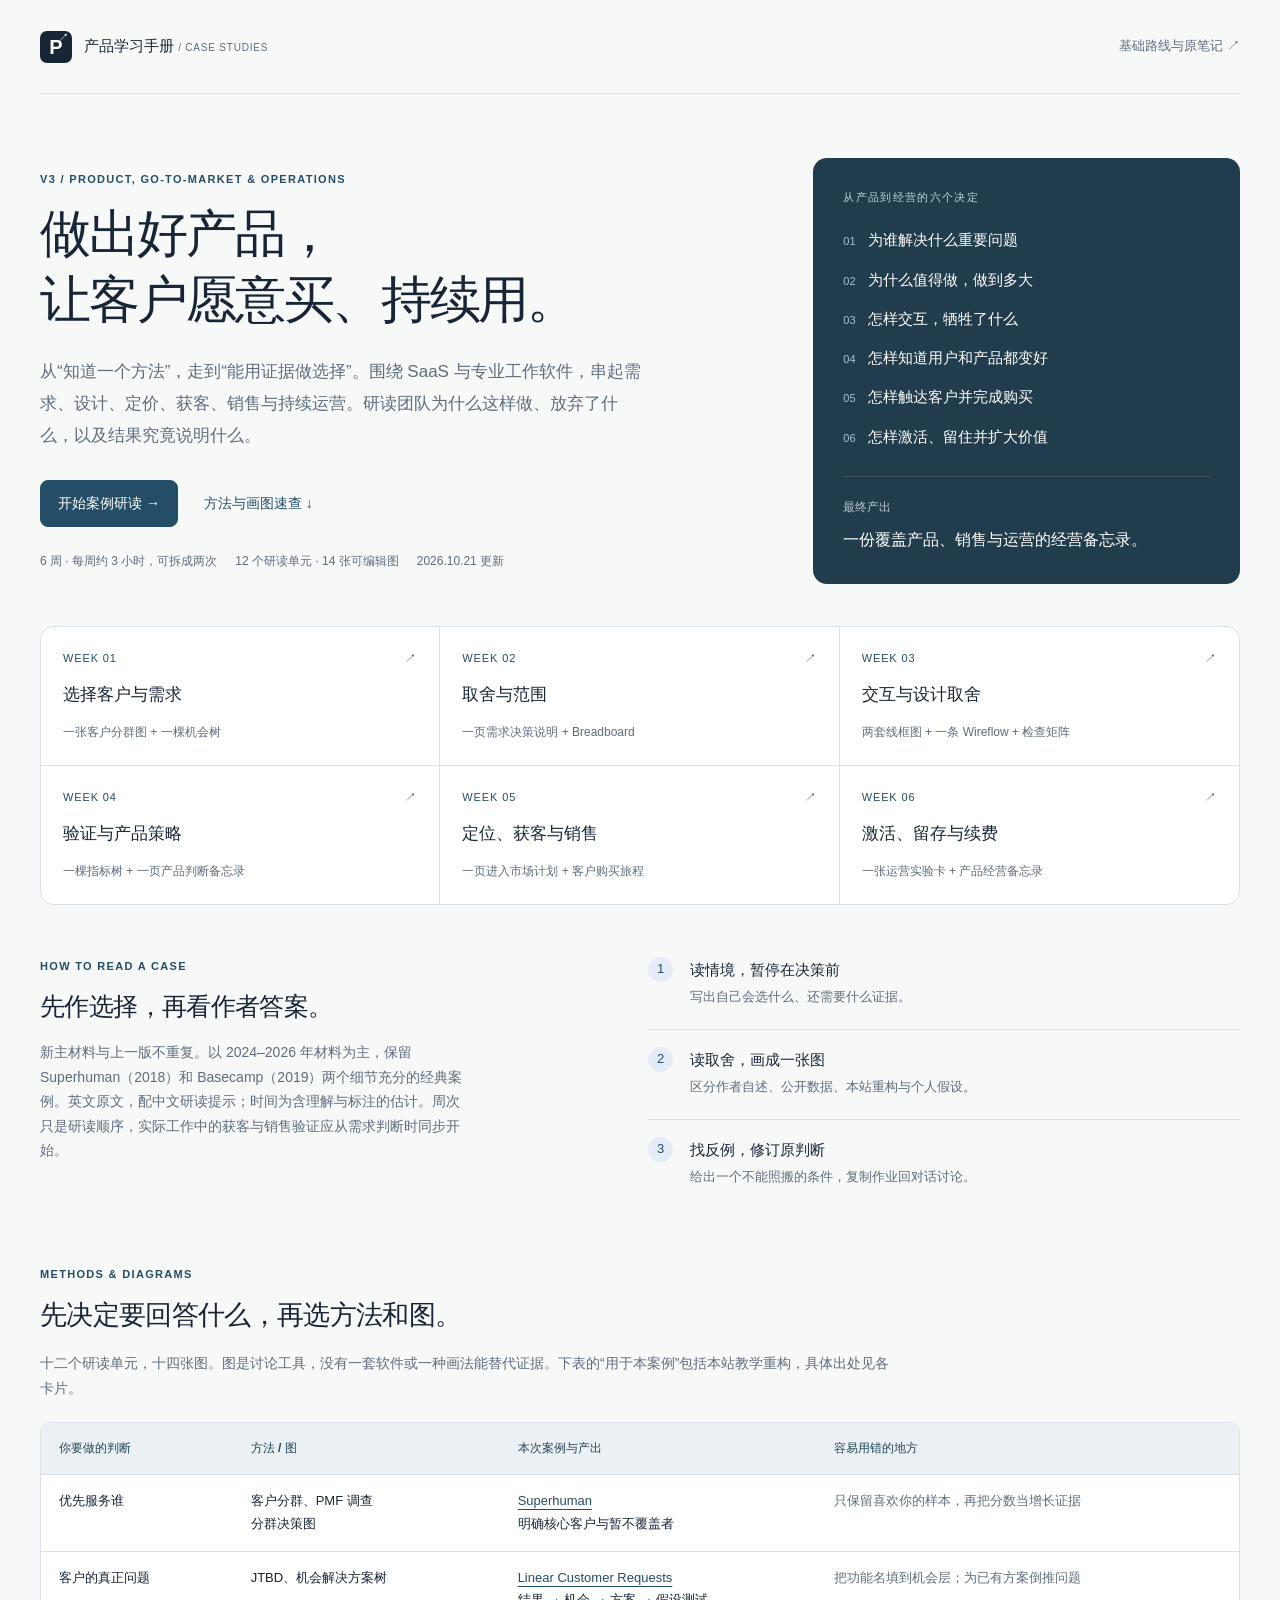
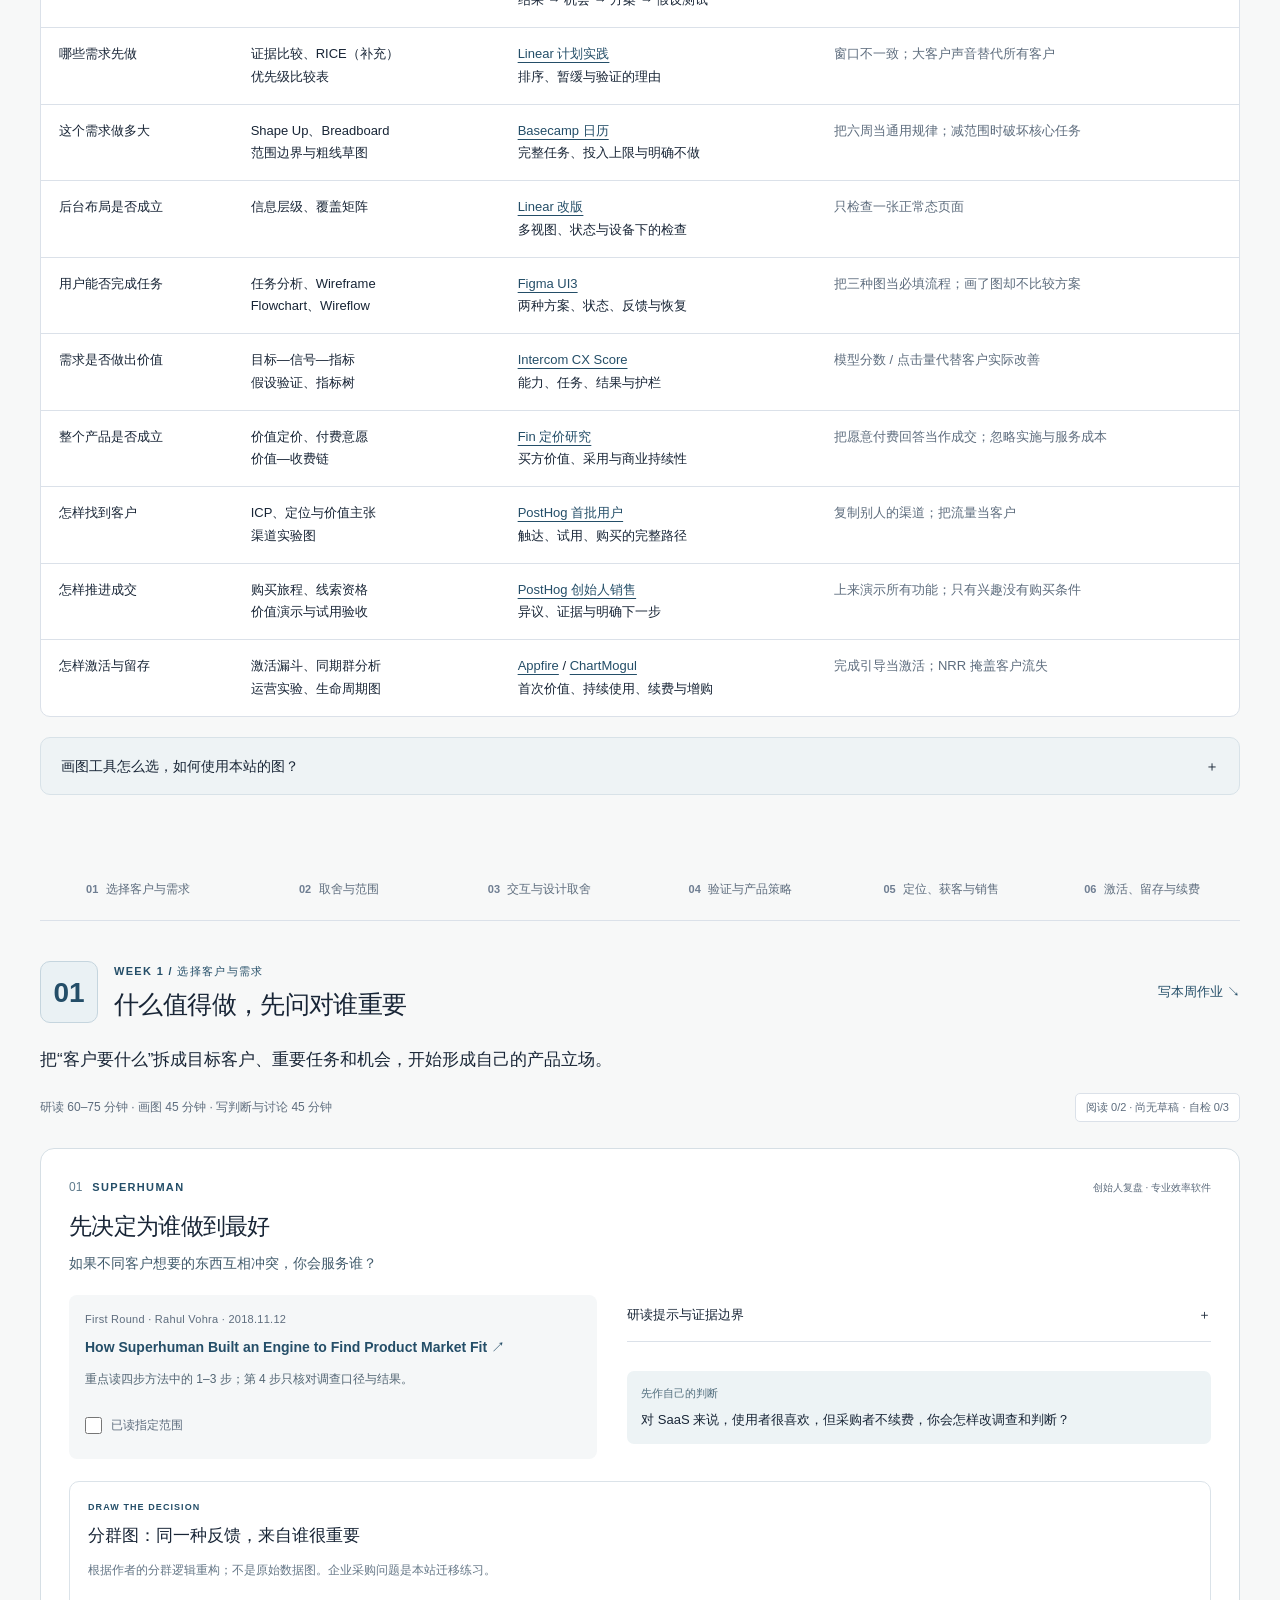
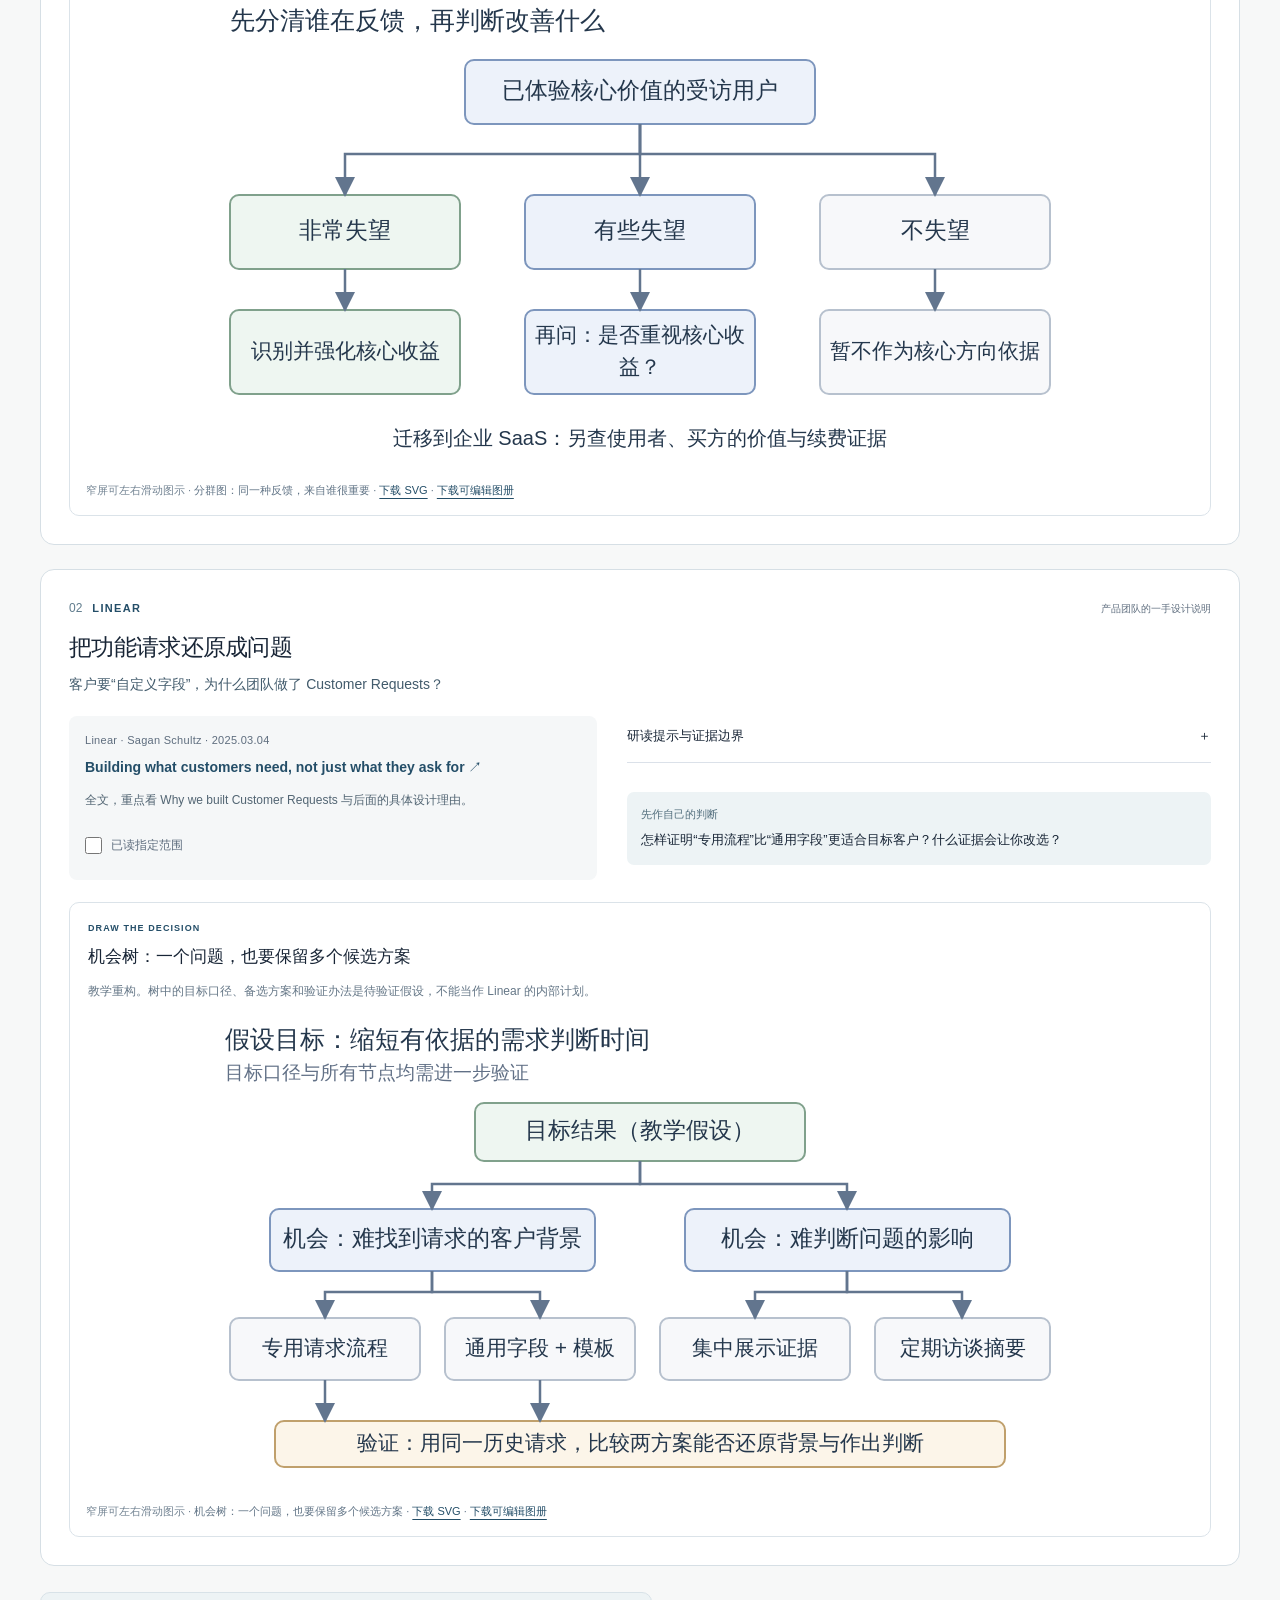
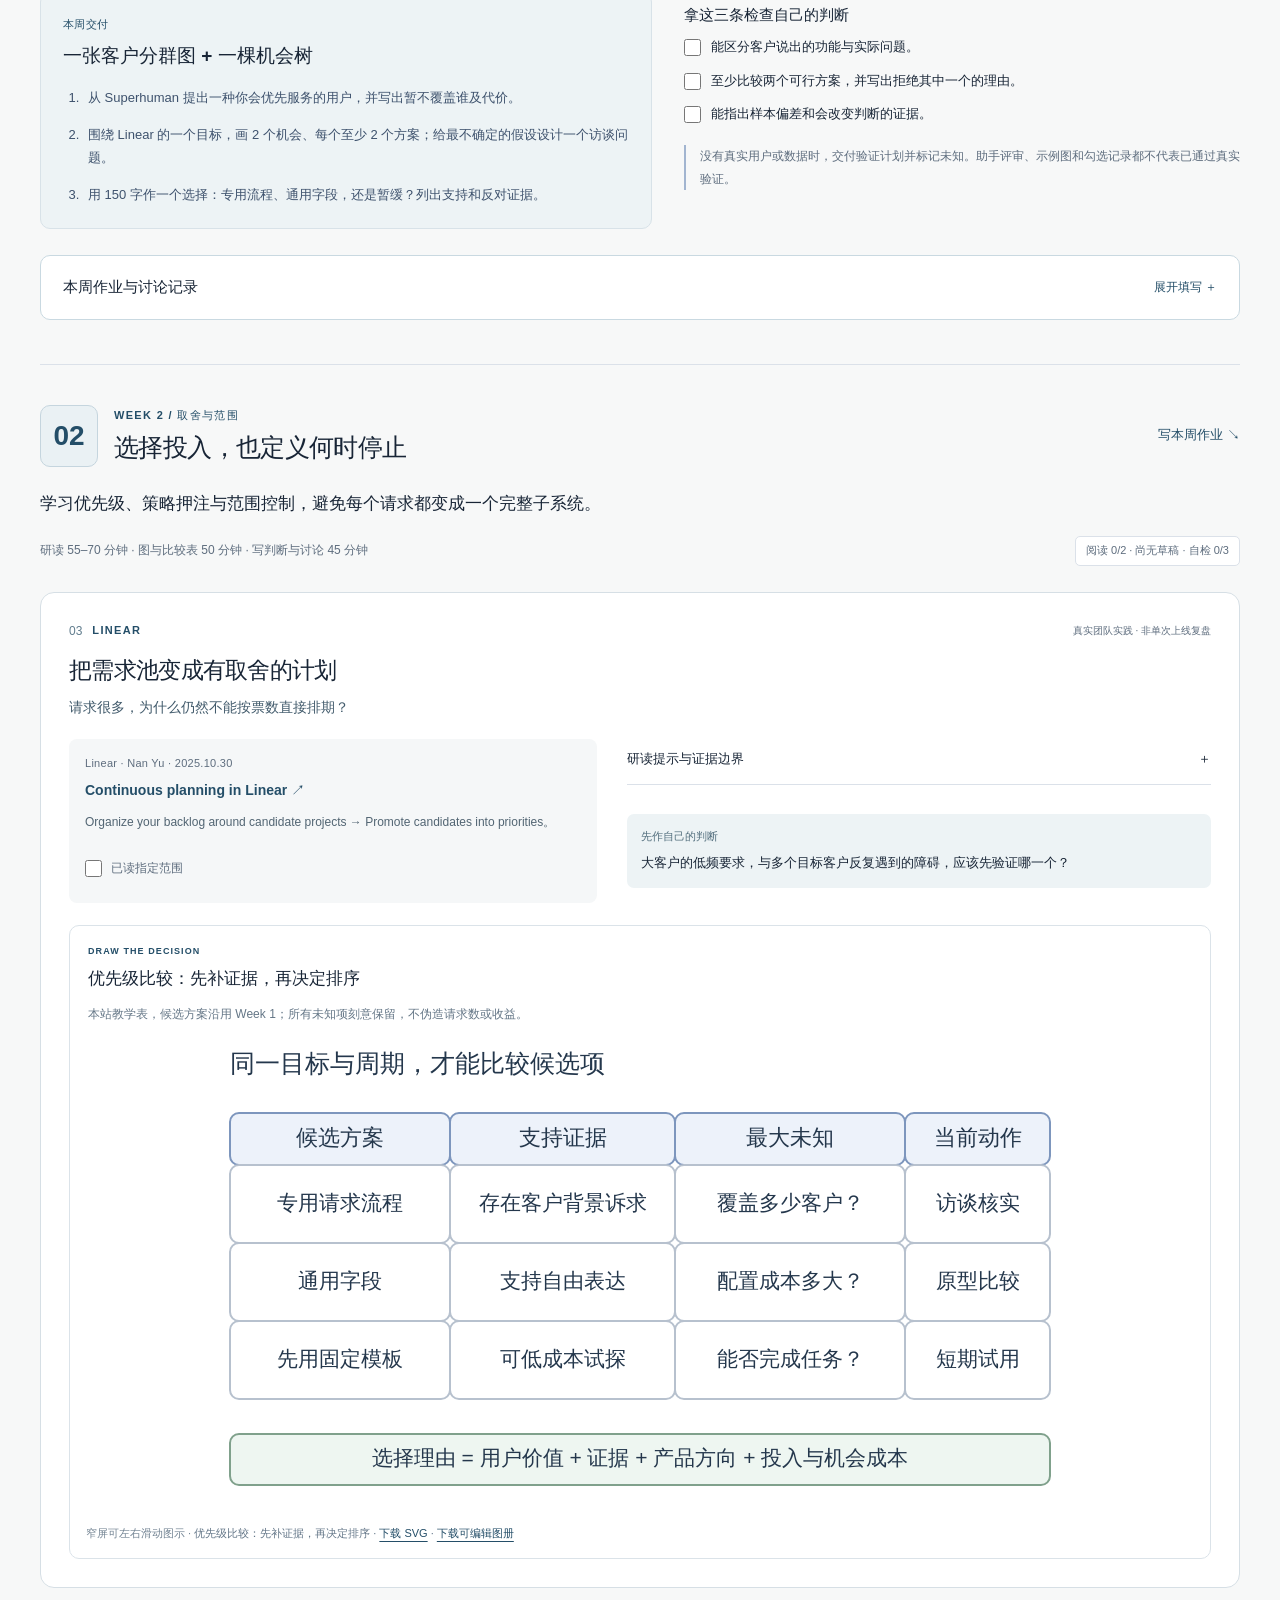
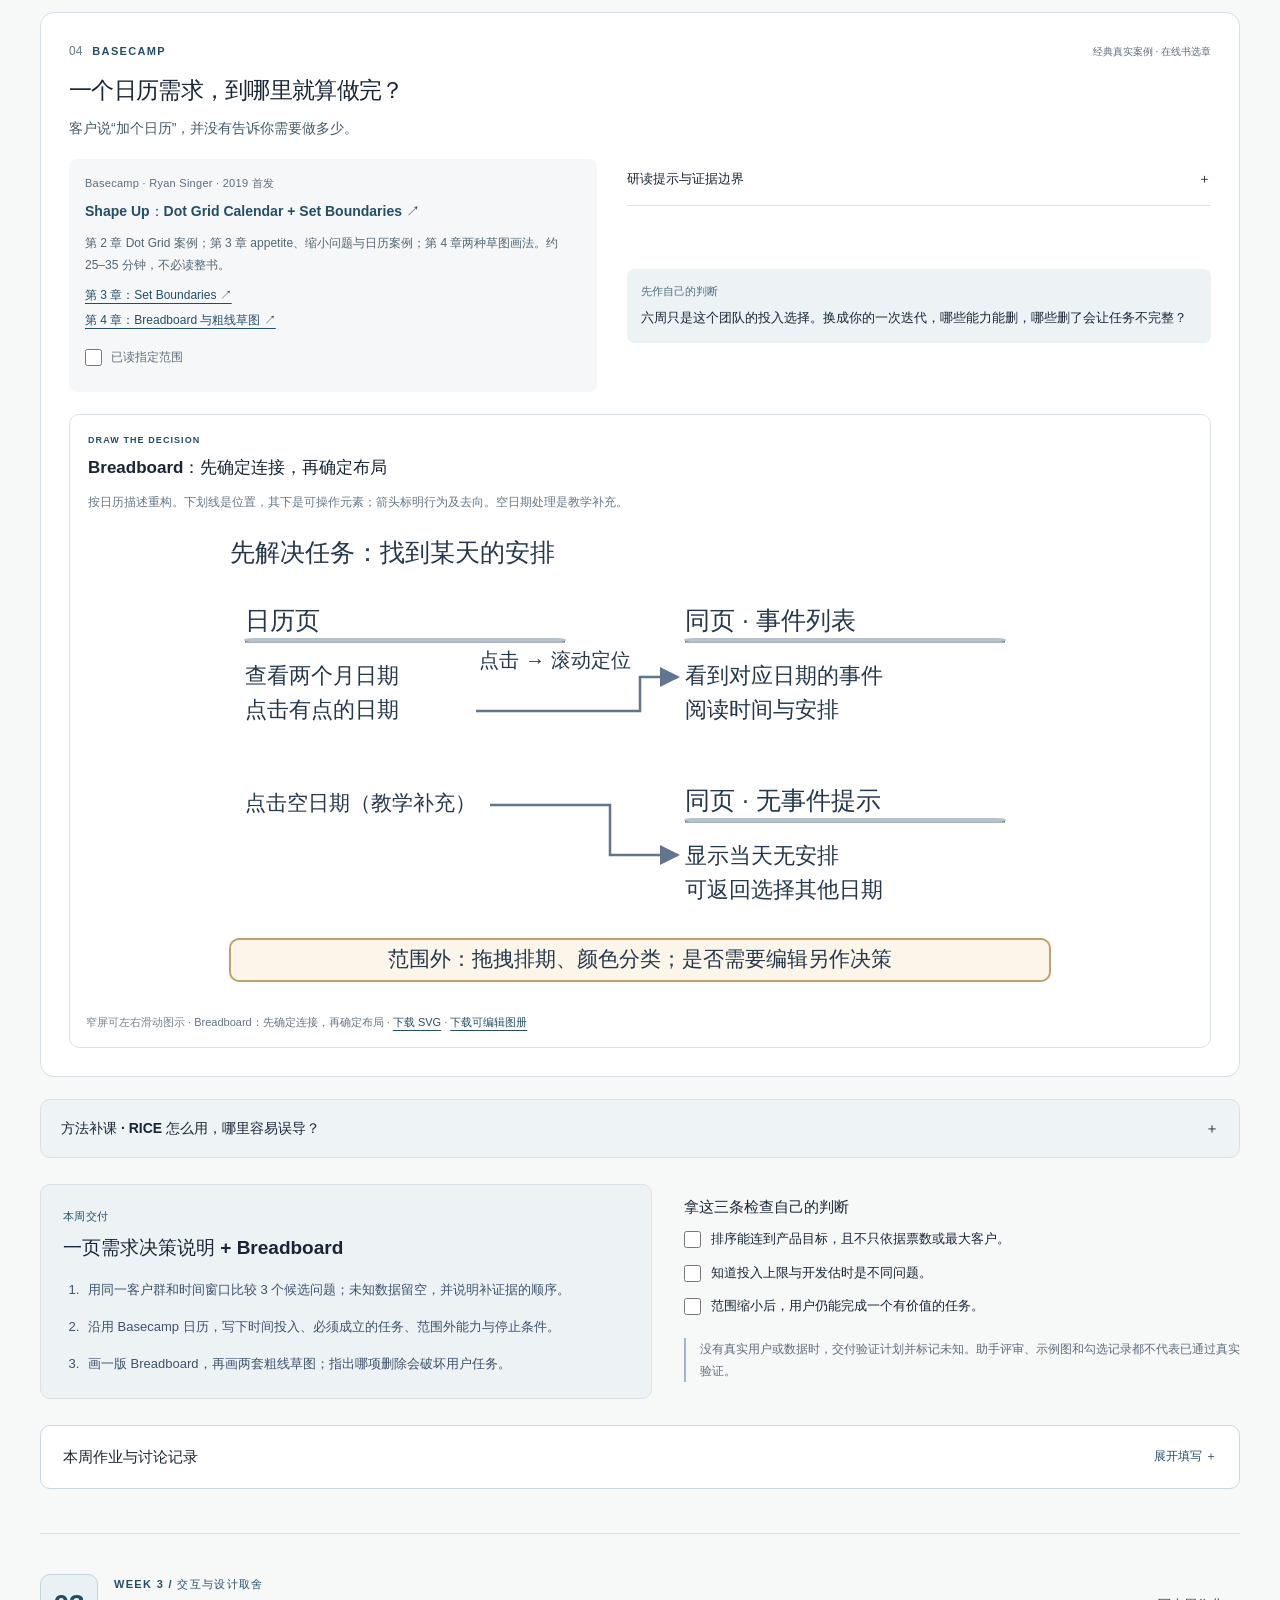
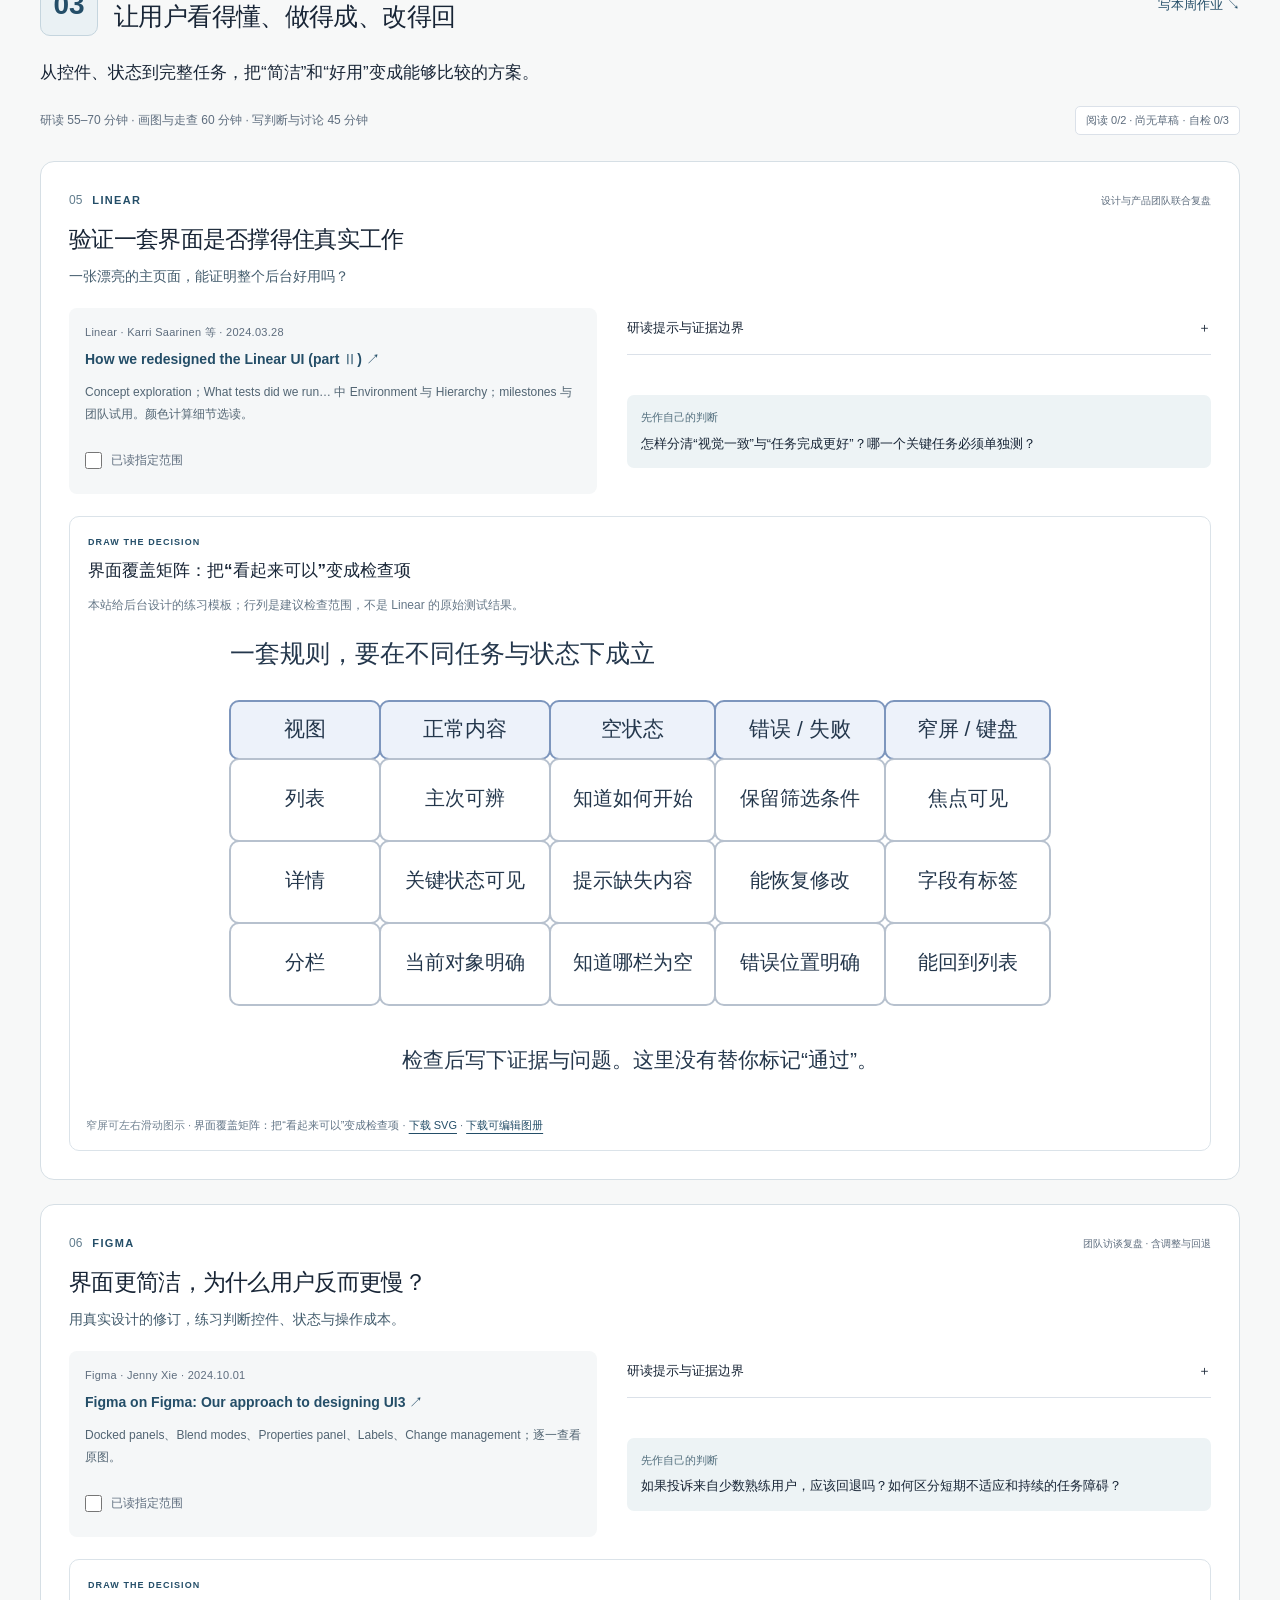
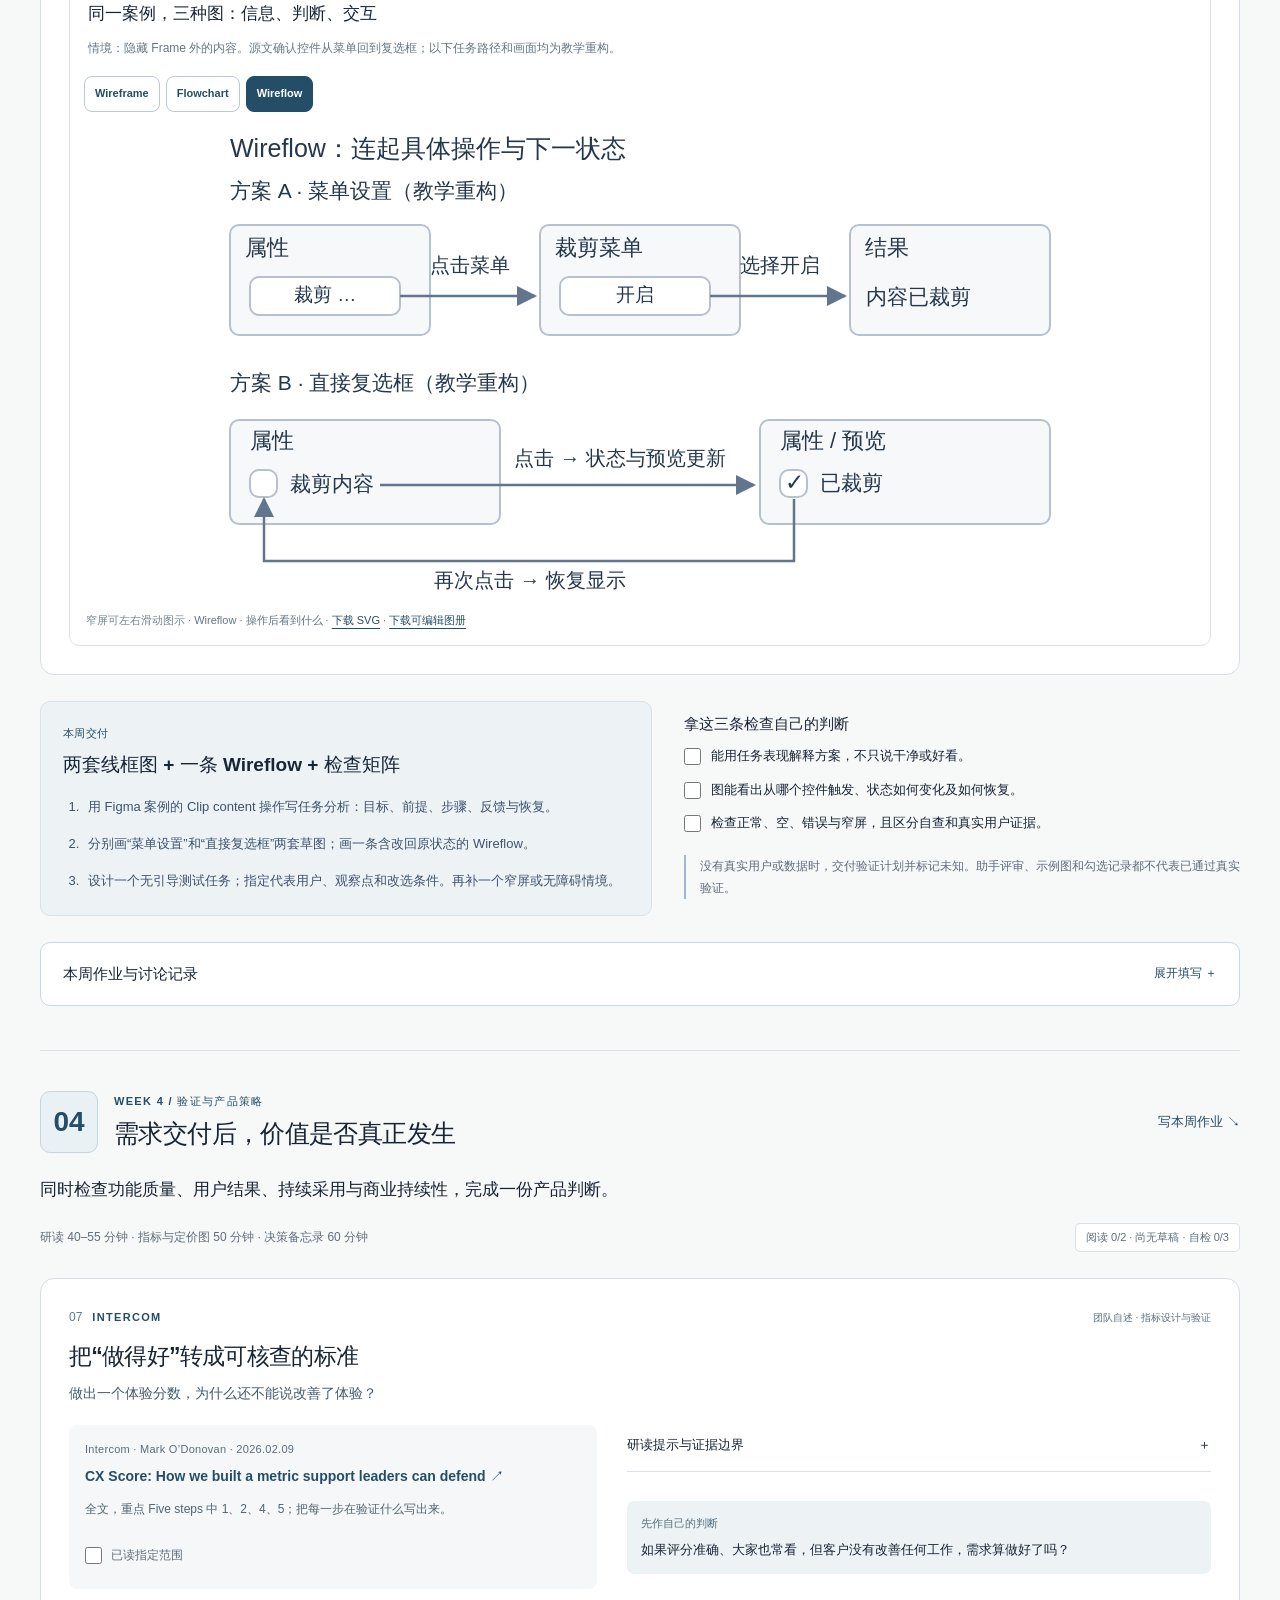
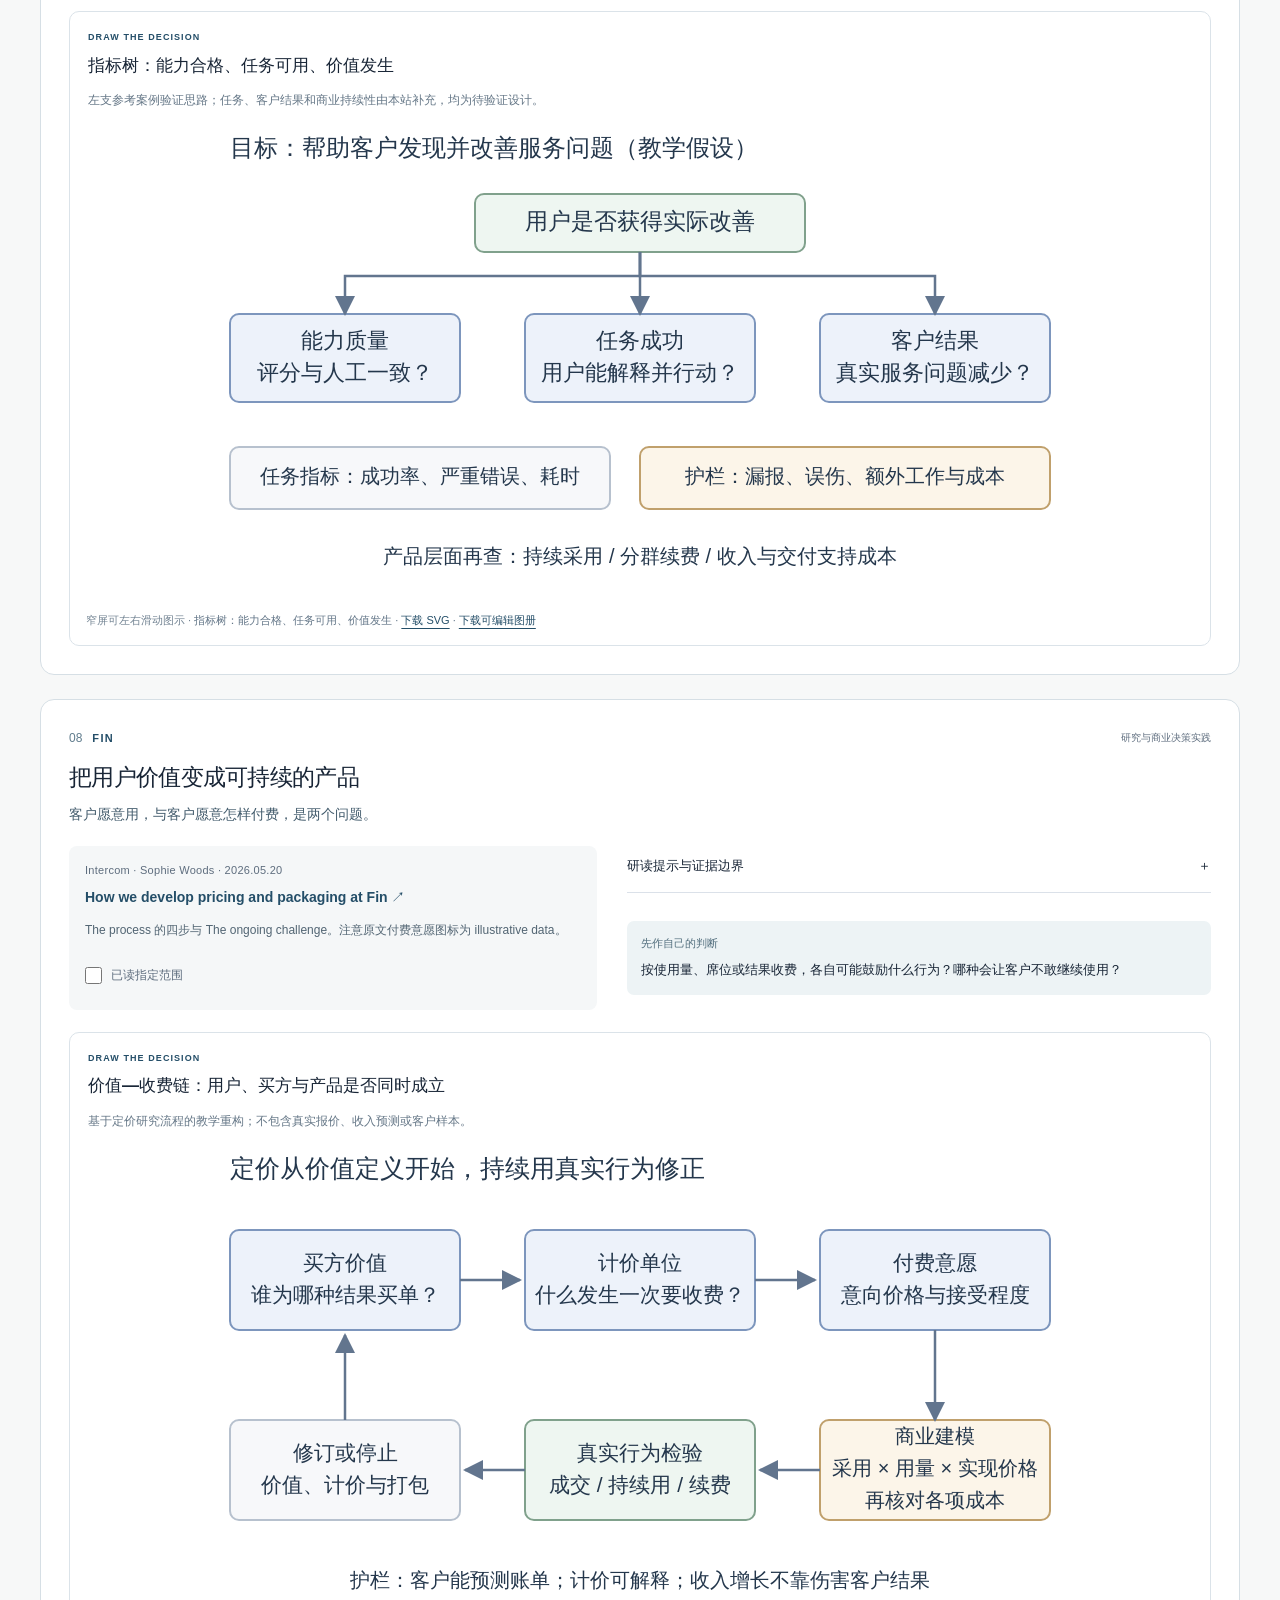
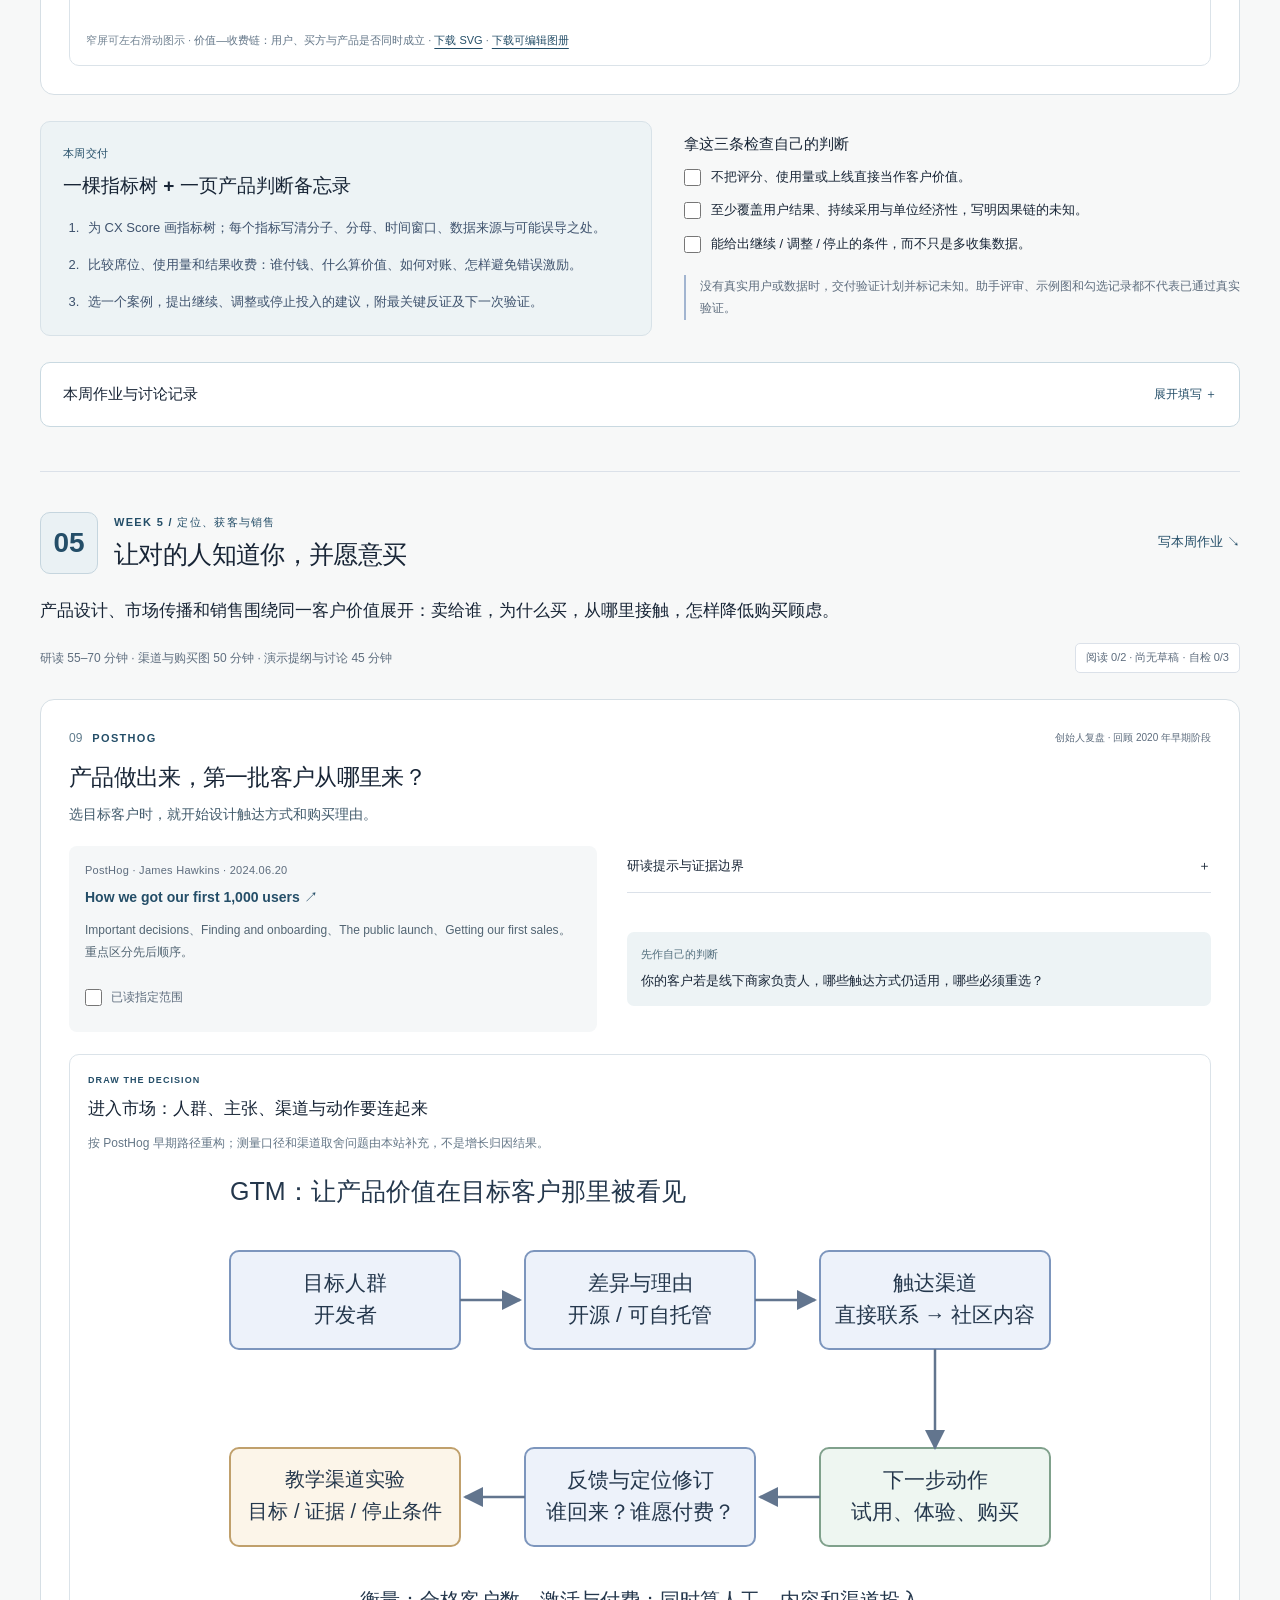
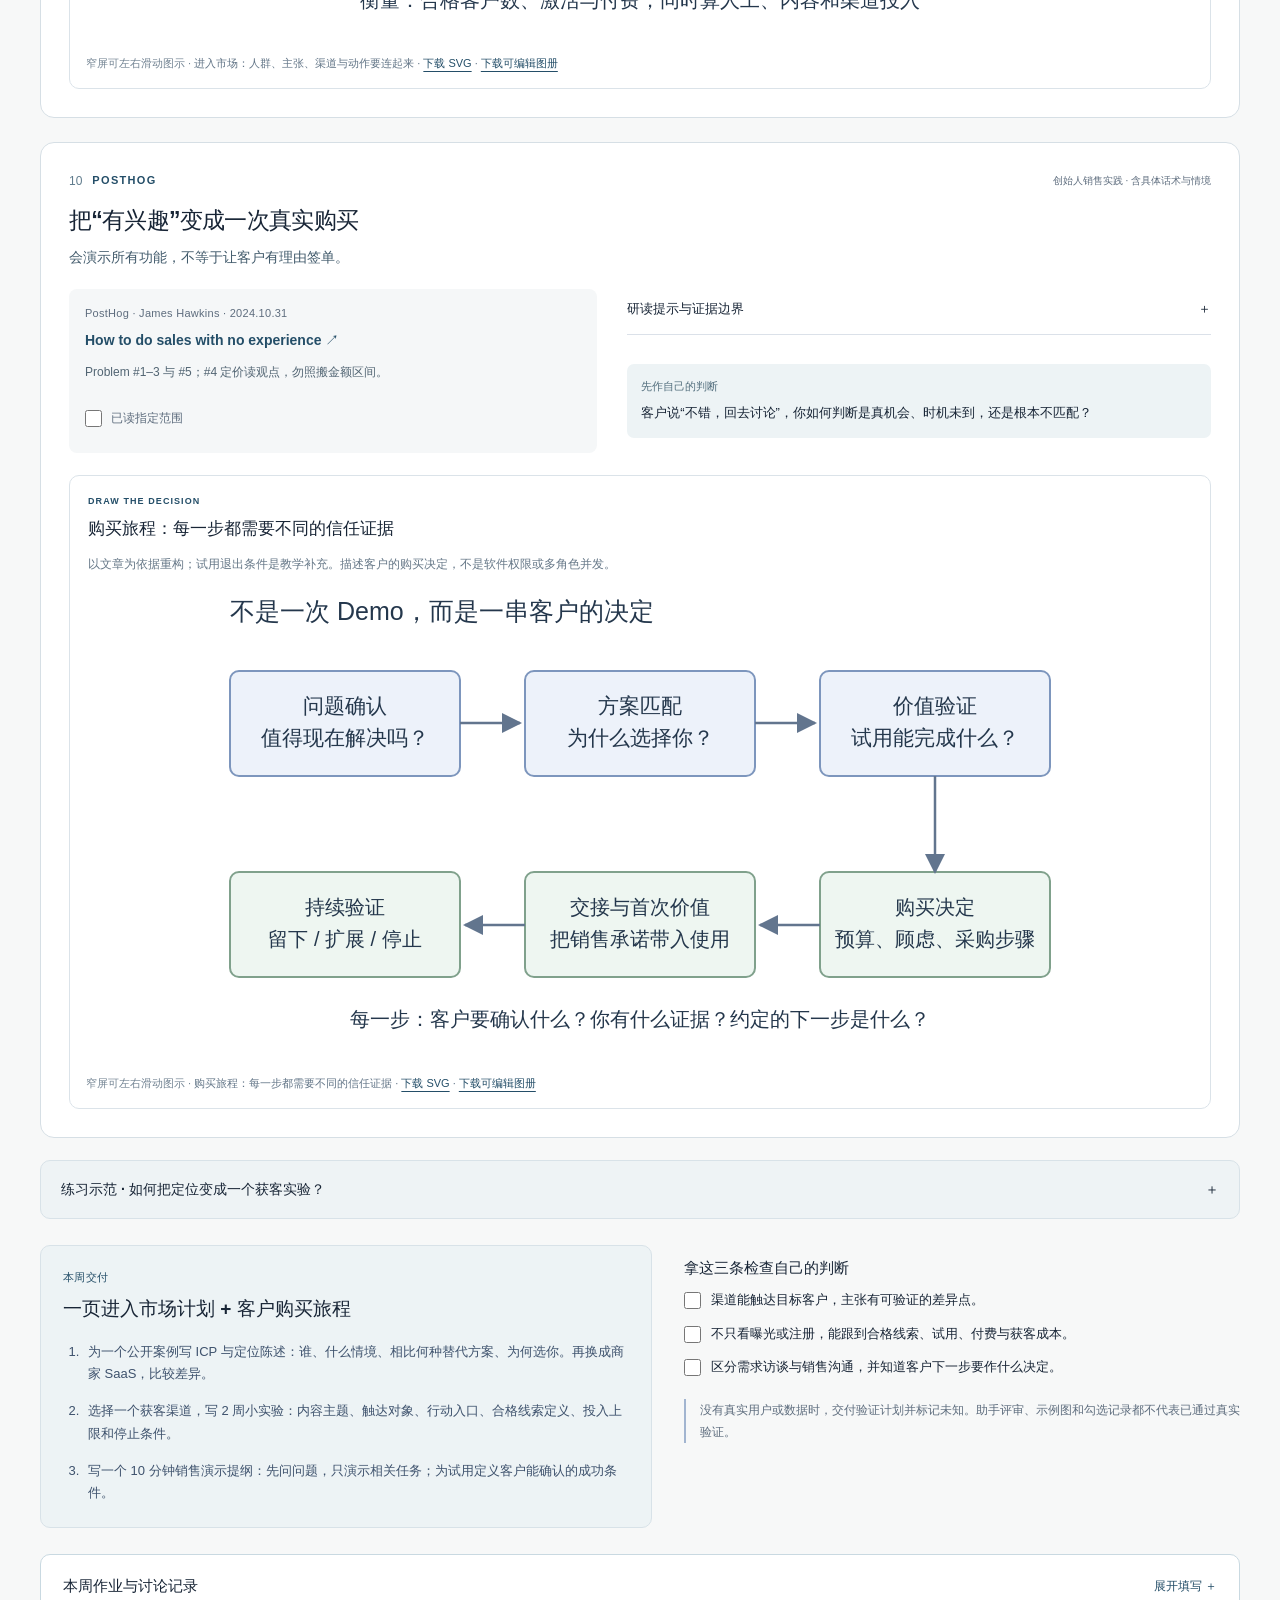
==== commit fb0030a9: "Build six-week SaaS product, sales and operations case course" ====
--- a/index.html
+++ b/index.html
@@ -1,119 +1,214 @@
 <!doctype html>
-<html lang="zh-CN">
-<head><meta charset="utf-8"><meta name="viewport" content="width=device-width, initial-scale=1"><title>4 周产品设计学习计划 · 从需求判断到产品验证</title><meta name="description" content="面向 SaaS 实践的 4 周产品设计计划：发现并选择重要需求，设计交互，验证需求效果，判断整个产品的价值。每周指定阅读、练习、自检与本地笔记。"><meta name="legacy-anchors" content="[&quot;storage-warning&quot;, &quot;doneCount&quot;, &quot;totalCount&quot;, &quot;progressFill&quot;, &quot;progressText&quot;, &quot;b2b-guide&quot;, &quot;b2b-guide-title&quot;, &quot;week1&quot;, &quot;week1-materials&quot;, &quot;read-headspace&quot;, &quot;read-mcdonalds&quot;, &quot;read-blinkist&quot;, &quot;week1-review&quot;, &quot;week1-review-title&quot;, &quot;w1-reading-status&quot;, &quot;w1-draft-status&quot;, &quot;w1-mark-read&quot;, &quot;week1-example&quot;, &quot;w1-use-example&quot;, &quot;example-status&quot;, &quot;week1-form&quot;, &quot;headspace-help&quot;, &quot;w1-headspace&quot;, &quot;mcdonalds-help&quot;, &quot;w1-mcdonalds&quot;, &quot;blinkist-help&quot;, &quot;w1-blinkist&quot;, &quot;synthesis-help&quot;, &quot;w1-synthesis&quot;, &quot;w1-question&quot;, &quot;w1-copy&quot;, &quot;w1-export&quot;, &quot;w1-save&quot;, &quot;w1-save-status&quot;, &quot;w1-check-status&quot;, &quot;w1-copy-dialog&quot;, &quot;w1-copy-title&quot;, &quot;w1-copy-text&quot;, &quot;week2&quot;, &quot;week2-b2b&quot;, &quot;week2-b2b-title&quot;, &quot;week3&quot;, &quot;week3-b2b&quot;, &quot;week3-b2b-title&quot;, &quot;week4&quot;, &quot;week4-b2b&quot;, &quot;week4-b2b-title&quot;, &quot;week5&quot;, &quot;week5-b2b&quot;, &quot;week5-b2b-title&quot;, &quot;week6&quot;, &quot;week6-b2b&quot;, &quot;week6-b2b-title&quot;, &quot;weekly-notes&quot;, &quot;notes-week&quot;, &quot;weekly-notes-hint&quot;, &quot;b2b-note-prompt&quot;, &quot;notes&quot;, &quot;notes-export&quot;, &quot;saveStatus&quot;]"><link rel="stylesheet" href="product-design.css?v=20261019"><script src="product-design.js?v=20261019" defer></script></head>
-<body><a class="skip-link" href="#main">跳到学习内容</a><header class="site-header"><a class="brand" href="index.html"><span class="brand-mark" aria-hidden="true">P<span>↗</span></span><span>产品学习手册</span></a><a class="archive-link" href="foundations.html#week1-example">历史路线与 Week 1 示范 ↗</a></header>
-<main id="main"><section class="hero" aria-labelledby="course-title"><div><p class="eyebrow">PRODUCT DESIGN / 4-WEEK STUDY PLAN</p><h1 id="course-title">发现重要需求，<br>做出有价值的产品。</h1><p class="hero-description">为有工程背景、正在参与 SaaS 产品设计的你，建立从需求取舍、交互方案到效果验证的完整判断。</p><div class="hero-actions"><a class="button" href="#pd-week1">从第 1 周开始 <span aria-hidden="true">→</span></a><a class="text-link" href="#learning-method">先看学习规范</a></div><div class="hero-meta"><span>4 周 × 每周约 2–3 小时</span><span>8 篇资料 · 按章节阅读</span><span>2026.10 更新</span></div></div><aside class="finish-card"><p class="eyebrow">这次，要能回答</p><ol><li>什么问题值得先解决？</li><li>为什么交互这样设计？</li><li>怎样证明需求做好了？</li><li>整个产品是否值得持续投入？</li></ol><p>最后交付<br><strong>一份有证据、有取舍的产品判断备忘录。</strong></p></aside></section>
-<nav class="route-map" aria-label="四周学习路线"><a href="#pd-week1" class="route-item"><span class="route-top"><span>WEEK 01</span><span aria-hidden="true">↗</span></span><strong>发现与取舍</strong><span class="route-description">一页需求判断卡</span></a><a href="#pd-week2" class="route-item"><span class="route-top"><span>WEEK 02</span><span aria-hidden="true">↗</span></span><strong>交互设计</strong><span class="route-description">两套草图 + 一条任务流程 + 选择理由</span></a><a href="#pd-week3" class="route-item"><span class="route-top"><span>WEEK 03</span><span aria-hidden="true">↗</span></span><strong>需求验证</strong><span class="route-description">一张需求验证卡 + 一份任务测试记录</span></a><a href="#pd-week4" class="route-item"><span class="route-top"><span>WEEK 04</span><span aria-hidden="true">↗</span></span><strong>产品判断</strong><span class="route-description">一页产品判断备忘录</span></a></nav>
-<section class="learning-method" id="learning-method" aria-labelledby="method-title"><div><p class="eyebrow">HOW WE LEARN</p><h2 id="method-title">一周一个判断，<br>留下可以讨论的依据。</h2><p class="muted">周次表示建议顺序，可以跨周完成。阅读、草稿和自检分别记录；读完材料不等于掌握。</p></div><ol class="method-steps"><li><strong>读指定部分</strong><span>带着本周问题找依据，不追求把整站读完。</span></li><li><strong>先写自己的判断</strong><span>区分原文事实、作者解释与个人假设。未知就写未知。</span></li><li><strong>带回对话，再修订</strong><span>复制讨论提纲，请助手评审依据与取舍，逐个追问。</span></li></ol></section>
-<details class="case-guide"><summary>贯穿四周的 B2B 案例：怎样判断一个新产品值得做？<span aria-hidden="true">＋</span></summary><div><p>使用 Product Talk 的 <a href="https://www.producttalk.org/evaluating-a-new-api/" target="_blank" rel="noopener noreferrer">Evaluating If a New API is Needed（2025）↗</a>。案例团队调查了人工处理订单的困难，探索 API 产品；上线后，又面对部分大客户没有优先采用的问题。</p><p><strong>第 1 周</strong>比较需求与证据；<strong>第 2 周</strong>为其中一个任务构思可视化后台；<strong>第 3 周</strong>制定验证方法；<strong>第 4 周</strong>评估整个产品。第 2 周的界面是教学延伸，原文没有这个 UI；文章中的效果属于案例受访者陈述。</p><p class="muted">也可以换成你熟悉的 SaaS，但不必提供内部业务资料。没有真实用户或数据时，先交付验证方案，保留待验证项。</p></div></details>
-<nav class="week-nav" aria-label="跳到本周"><a href="#pd-week1"><span>01</span> 发现与取舍</a><a href="#pd-week2"><span>02</span> 交互设计</a><a href="#pd-week3"><span>03</span> 需求验证</a><a href="#pd-week4"><span>04</span> 产品判断</a></nav>
-<div id="storage-warning" class="storage-warning" role="alert" hidden></div><noscript><p class="storage-warning">阅读与练习要求可以直接查看。请启用 JavaScript 使用自动保存、复制和导出功能；未启用时填写的内容不会保存。</p></noscript>
-<section class="week-section" id="pd-week1" data-week="1" aria-labelledby="title-week1">
-    <header class="week-header"><div class="week-heading"><span class="big-number">01</span><div><p class="eyebrow">WEEK 1 / 发现与取舍</p><h2 id="title-week1">找到值得解决的问题</h2></div></div><a class="text-link" data-open-work="1" href="#work-week1">写本周作业 <span aria-hidden="true">↘</span></a></header>
-    <p class="week-question">怎样发现重要需求，又凭什么先做它？</p><p class="week-goal">能从客户提出的功能中识别问题，并用证据比较不同问题的价值。</p>
-    <div class="week-meta"><span>阅读 45–55 分钟 · 练习 45–60 分钟 · 讨论与修订 30 分钟</span><span class="week-status" id="status-week1">阅读 0/3 · 尚无草稿 · 自检 0/3</span></div>
-    <div class="lesson-grid"><div class="materials"><h3><span class="section-dot"></span>本周材料 <small>3 份 · 读指定范围即可</small></h3><article class="reading" data-source="api">
-      <div class="reading-top"><span class="reading-index">01</span><div><span class="source-meta">Product Talk · 2025.05.14 · B2B 真实案例</span><h4><a href="https://www.producttalk.org/evaluating-a-new-api/" target="_blank" rel="noopener noreferrer">Evaluating If a New API is Needed <span aria-hidden="true">↗</span></a></h4></div></div>
-      <p class="scope"><strong>阅读范围</strong> 先读案例全文</p><p class="reading-guide">留意团队怎样了解客户的实际困难，以及上线后的采用情况。先记录证据，暂不评价 API 的技术方案。</p>
-      <label class="read-toggle" for="w1-r-api"><input type="checkbox" id="w1-r-api" data-read="api">已读指定范围</label></article><article class="reading" data-source="interviews">
-      <div class="reading-top"><span class="reading-index">02</span><div><span class="source-meta">Product Talk · 2022 首发 · 2026.09 更新</span><h4><a href="https://www.producttalk.org/customer-interviews/" target="_blank" rel="noopener noreferrer">Customer Interviews <span aria-hidden="true">↗</span></a></h4></div></div>
-      <p class="scope"><strong>阅读范围</strong> 只读目录中的三个部分</p><p class="reading-guide">What do you ask and not ask…；How do you collect a specific story?；How do you synthesize…each customer interview? 不必通读 55 分钟的整篇指南。</p>
-      <label class="read-toggle" for="w1-r-interviews"><input type="checkbox" id="w1-r-interviews" data-read="interviews">已读指定范围</label></article><article class="reading" data-source="ost">
-      <div class="reading-top"><span class="reading-index">03</span><div><span class="source-meta">Product Talk · 2023.12.06 · 方法指南</span><h4><a href="https://www.producttalk.org/opportunity-solution-trees/" target="_blank" rel="noopener noreferrer">Opportunity Solution Trees <span aria-hidden="true">↗</span></a></h4></div></div>
-      <p class="scope"><strong>阅读范围</strong> 只读两节</p><p class="reading-guide">Understanding the Opportunity Space；Choosing a Target Opportunity。关注如何区分问题与方案、如何比较机会。</p>
-      <label class="read-toggle" for="w1-r-ost"><input type="checkbox" id="w1-r-ost" data-read="ost">已读指定范围</label></article></div>
-    <div class="practice"><h3><span class="section-dot"></span>本周交付</h3><div class="assignment"><p class="output-label">带着它回来讨论</p><h4>一页需求判断卡</h4><ol><li>从公开案例找出 2–3 个候选问题。每个问题写清谁受影响、什么情境、现在怎么办，以及文章提供了什么依据。</li><li>比较影响范围、发生频率、严重程度、现有替代办法和业务目标关联；资料没有提供的信息写“未知”。</li><li>选一个优先问题，解释取舍。提出 3 个能补足证据的访谈问题，并写出什么新证据会让你改选。</li></ol></div><aside class="thinking-note"><strong>判断时多想一步</strong><p>问题的重要性和某个方案的开发成本分开考虑。先选值得探索的问题，再比较可行办法；不要把大客户提出的功能自动当成最高优先级。</p></aside><div class="rubric"><h4>验收标准 · 自己先检查</h4><label class="check-item" for="w1-c1"><input type="checkbox" id="w1-c1" data-check="c1"><span>我能把功能诉求改写成用户问题，并找到不止一种可能的解决办法。</span></label><label class="check-item" for="w1-c2"><input type="checkbox" id="w1-c2" data-check="c2"><span>我的优先级有证据，也明确保留了未知和反证条件。</span></label><label class="check-item" for="w1-c3"><input type="checkbox" id="w1-c3" data-check="c3"><span>我能围绕一次真实经历提问，而不只问客户想要什么功能。</span></label><p class="small muted">勾选是自评，不代表已通过助手验收。</p></div></div></div>
-    <details class="workbook" id="work-week1"><summary><span>本周作业与讨论记录</span><span class="workbook-hint">展开填写 <span aria-hidden="true">＋</span></span></summary><div class="workbook-body"><p class="muted small">可以先写一题。草图可用文字表达，或在回到对话时附上图片。输入后自动保存在当前浏览器。</p><div class="answers"><div class="answer"><label for="w1-evidence">01 · 候选问题与证据</label><textarea id="w1-evidence" data-answer="evidence" rows="6" placeholder="问题 A / B / C：
-目标客户、发生情境、当前办法：
-原文依据（章节或事实）：
-未知的信息："></textarea></div><div class="answer"><label for="w1-priority">02 · 优先选择与取舍</label><textarea id="w1-priority" data-answer="priority" rows="6" placeholder="我先探索的问题：
-它比另两个更重要的依据：
-对客户与业务的影响：
-会让我改变判断的新证据："></textarea></div><div class="answer"><label for="w1-research">03 · 怎样继续发现需求</label><textarea id="w1-research" data-answer="research" rows="6" placeholder="想核实的疑点：
-3 个围绕过去真实经历的问题：
-还会观察哪些操作、查哪些记录："></textarea></div><div class="answer"><label for="w1-revision">04 · 讨论后的修正 / 尚未解决的问题</label><textarea id="w1-revision" data-answer="revision" rows="6" placeholder="我最不确定的是：
-讨论后修改了什么判断，为什么："></textarea></div></div><div class="workbook-tools"><div class="button-row"><button type="button" data-copy-week="1">复制讨论提纲</button><button type="button" class="secondary" data-export-week="1">导出本周 Markdown</button></div><span id="save-week1" class="save-status" role="status">尚未填写</span></div></div></details>
-    </section><section class="week-section" id="pd-week2" data-week="2" aria-labelledby="title-week2">
-    <header class="week-header"><div class="week-heading"><span class="big-number">02</span><div><p class="eyebrow">WEEK 2 / 交互设计</p><h2 id="title-week2">把需求变成可用的方案</h2></div></div><a class="text-link" data-open-work="2" href="#work-week2">写本周作业 <span aria-hidden="true">↘</span></a></header>
-    <p class="week-question">需求确定之后，页面和操作为什么这样设计？</p><p class="week-goal">从用户任务出发，比较交互方案，解释信息、步骤和反馈的安排。</p>
-    <div class="week-meta"><span>阅读 25–35 分钟 · 练习 60–75 分钟 · 讨论与修订 30 分钟</span><span class="week-status" id="status-week2">阅读 0/2 · 尚无草稿 · 自检 0/3</span></div>
-    <div class="lesson-grid"><div class="materials"><h3><span class="section-dot"></span>本周材料 <small>2 份 · 读指定范围即可</small></h3><article class="reading" data-source="task">
-      <div class="reading-top"><span class="reading-index">01</span><div><span class="source-meta">NN/g · 2020.09.20 · 基础方法</span><h4><a href="https://www.nngroup.com/articles/task-analysis/" target="_blank" rel="noopener noreferrer">Task Analysis <span aria-hidden="true">↗</span></a></h4></div></div>
-      <p class="scope"><strong>阅读范围</strong> 阅读全文</p><p class="reading-guide">关注用户目标、任务和子任务的区别，以及怎样通过观察理解当前做法。</p>
-      <label class="read-toggle" for="w2-r-task"><input type="checkbox" id="w2-r-task" data-read="task">已读指定范围</label></article><article class="reading" data-source="wire">
-      <div class="reading-top"><span class="reading-index">02</span><div><span class="source-meta">NN/g · 2016.12.04 · 基础方法</span><h4><a href="https://www.nngroup.com/articles/wireflows/" target="_blank" rel="noopener noreferrer">Wireflows <span aria-hidden="true">↗</span></a></h4></div></div>
-      <p class="scope"><strong>阅读范围</strong> 读 Wireflows as a Deliverable 与 Wireflows Document Interactions</p><p class="reading-guide">看页面草图如何与操作连接，尤其是一次点击后信息或反馈怎样变化。无需学习绘图工具。</p>
-      <label class="read-toggle" for="w2-r-wire"><input type="checkbox" id="w2-r-wire" data-read="wire">已读指定范围</label></article></div>
-    <div class="practice"><h3><span class="section-dot"></span>本周交付</h3><div class="assignment"><p class="output-label">带着它回来讨论</p><h4>两套草图 + 一条任务流程 + 选择理由</h4><ol><li>承接 Week 1 的问题，确定一个具体任务及成功结果。使用原文案例时，可假设为“创建并提交一笔服务订单”设计可视化后台。</li><li>列出用户每一步要知道什么、做什么决定、得到什么反馈。用纸笔、文字或任意工具画两套不同方案。</li><li>把选定方案的页面草图与操作连起来，说明入口、信息顺序、默认值、主要动作的理由；列出最需要验证的设计假设。</li></ol></div><aside class="thinking-note"><strong>判断时多想一步</strong><p>可视化后台是教学延伸，原文没有给出这个界面。方案可以改变任务的做法；不必照搬现有步骤，也不以步骤越少作为唯一标准。</p></aside><div class="rubric"><h4>验收标准 · 自己先检查</h4><label class="check-item" for="w2-c1"><input type="checkbox" id="w2-c1" data-check="c1"><span>我能解释每一步为什么存在，以及用户需要哪些信息才能做决定。</span></label><label class="check-item" for="w2-c2"><input type="checkbox" id="w2-c2" data-check="c2"><span>两套方案存在真实取舍，我能说明选择依据。</span></label><label class="check-item" for="w2-c3"><input type="checkbox" id="w2-c3" data-check="c3"><span>我标出了未经验证的交互假设，没有把自己的偏好当成用户事实。</span></label><p class="small muted">勾选是自评，不代表已通过助手验收。</p></div></div></div>
-    <details class="workbook" id="work-week2"><summary><span>本周作业与讨论记录</span><span class="workbook-hint">展开填写 <span aria-hidden="true">＋</span></span></summary><div class="workbook-body"><p class="muted small">可以先写一题。草图可用文字表达，或在回到对话时附上图片。输入后自动保存在当前浏览器。</p><div class="answers"><div class="answer"><label for="w2-task">01 · 用户任务与成功情境</label><textarea id="w2-task" data-answer="task" rows="6" placeholder="承接的用户问题：
-任务从哪里开始，到哪里算成功：
-现有做法与最主要困难：
-每一步需要的信息与决定："></textarea></div><div class="answer"><label for="w2-options">02 · 两套方案的比较</label><textarea id="w2-options" data-answer="options" rows="6" placeholder="方案 A：
-方案 B：
-各自的优势、代价与适用条件：
-我选择哪一个，为什么："></textarea></div><div class="answer"><label for="w2-flow">03 · 页面与操作如何连接</label><textarea id="w2-flow" data-answer="flow" rows="6" placeholder="按“看到的信息 → 用户动作 → 界面反馈”描述：
-草图链接或文字草图：
-入口、默认值与信息顺序的理由："></textarea></div><div class="answer"><label for="w2-revision">04 · 设计假设与讨论后的修正</label><textarea id="w2-revision" data-answer="revision" rows="6" placeholder="最不确定的设计判断：
-怎样观察它是否成立：
-讨论后改变了什么："></textarea></div></div><div class="workbook-tools"><div class="button-row"><button type="button" data-copy-week="2">复制讨论提纲</button><button type="button" class="secondary" data-export-week="2">导出本周 Markdown</button></div><span id="save-week2" class="save-status" role="status">尚未填写</span></div></div></details>
-    </section><section class="week-section" id="pd-week3" data-week="3" aria-labelledby="title-week3">
-    <header class="week-header"><div class="week-heading"><span class="big-number">03</span><div><p class="eyebrow">WEEK 3 / 需求验证</p><h2 id="title-week3">证明一个需求被做好了</h2></div></div><a class="text-link" data-open-work="3" href="#work-week3">写本周作业 <span aria-hidden="true">↘</span></a></header>
-    <p class="week-question">除了开发完成，怎样知道用户用得好、问题也改善了？</p><p class="week-goal">分开验证功能正确性、可用性与实际效果，并提前写清评价标准。</p>
-    <div class="week-meta"><span>阅读 30–40 分钟 · 练习 50–65 分钟 · 讨论与修订 30 分钟</span><span class="week-status" id="status-week3">阅读 0/2 · 尚无草稿 · 自检 0/3</span></div>
-    <div class="lesson-grid"><div class="materials"><h3><span class="section-dot"></span>本周材料 <small>2 份 · 读指定范围即可</small></h3><article class="reading" data-source="usability">
-      <div class="reading-top"><span class="reading-index">01</span><div><span class="source-meta">NN/g · 2019 首发 · 2026.07 复核</span><h4><a href="https://www.nngroup.com/articles/usability-testing-101/" target="_blank" rel="noopener noreferrer">Usability Testing 101 <span aria-hidden="true">↗</span></a></h4></div></div>
-      <p class="scope"><strong>阅读范围</strong> 重点读 Elements 与 Types of Usability Testing</p><p class="reading-guide">关注目标参与者、真实任务和观察方式。小样本定性测试用于发现障碍，不能据此宣称整体指标提升。</p>
-      <label class="read-toggle" for="w3-r-usability"><input type="checkbox" id="w3-r-usability" data-read="usability">已读指定范围</label></article><article class="reading" data-source="outcomes">
-      <div class="reading-top"><span class="reading-index">02</span><div><span class="source-meta">Product Talk · 2026.03.18 · 正文可读</span><h4><a href="https://www.producttalk.org/outcomes-vs-outputs/" target="_blank" rel="noopener noreferrer">Outcomes vs. Outputs <span aria-hidden="true">↗</span></a></h4></div></div>
-      <p class="scope"><strong>阅读范围</strong> 读公开正文，跳过文末 Outcome Coach</p><p class="reading-guide">关注交付物、客户行为变化、业务结果的区别，以及为什么单个功能的使用量可能误导。文末付费工具不是学习要求。</p>
-      <label class="read-toggle" for="w3-r-outcomes"><input type="checkbox" id="w3-r-outcomes" data-read="outcomes">已读指定范围</label></article></div>
-    <div class="practice"><h3><span class="section-dot"></span>本周交付</h3><div class="assignment"><p class="output-label">带着它回来讨论</p><h4>一张需求验证卡 + 一份任务测试记录</h4><ol><li>为 Week 2 的方案写 2 个中性的任务情境，明确找什么样的人测试，观察成功、犹豫、错误和求助。任务描述不要泄露按钮或答案。</li><li>为原始问题定义结果指标：统计对象、分母、基线、期望变化、观察周期和不能恶化的指标。缺少数据时写待采集，不填“估计的实际值”。</li><li>有合适参与者时做一次探索性测试；没有时，先完成脚本和认知走查，结果栏标“未开展真实测试”。据证据决定下一步。</li></ol></div><aside class="thinking-note"><strong>判断时多想一步</strong><p>自测、助手评审和假设推演可以找问题，但不能替代真实用户证据。上线前后的变化也可能受其他因素影响，需记录对照方式与局限。</p></aside><div class="rubric"><h4>验收标准 · 自己先检查</h4><label class="check-item" for="w3-c1"><input type="checkbox" id="w3-c1" data-check="c1"><span>我能分别回答功能是否正确、用户是否会用、原问题是否改善。</span></label><label class="check-item" for="w3-c2"><input type="checkbox" id="w3-c2" data-check="c2"><span>验证指标有对象、基线和观察周期，未知项没有被编造成结果。</span></label><label class="check-item" for="w3-c3"><input type="checkbox" id="w3-c3" data-check="c3"><span>我能说明证据的局限，并据此选择下一步行动。</span></label><p class="small muted">勾选是自评，不代表已通过助手验收。</p></div></div></div>
-    <details class="workbook" id="work-week3"><summary><span>本周作业与讨论记录</span><span class="workbook-hint">展开填写 <span aria-hidden="true">＋</span></span></summary><div class="workbook-body"><p class="muted small">可以先写一题。草图可用文字表达，或在回到对话时附上图片。输入后自动保存在当前浏览器。</p><div class="answers"><div class="answer"><label for="w3-test">01 · 可用性测试怎么做</label><textarea id="w3-test" data-answer="test" rows="6" placeholder="目标参与者：
-两个不提示答案的任务：
-成功判定与观察点：
-原型或方案引用："></textarea></div><div class="answer"><label for="w3-metric">02 · 需求效果怎么判断</label><textarea id="w3-metric" data-answer="metric" rows="6" placeholder="原始问题与预期结果：
-指标定义、对象与分母：
-基线 / 目标 / 周期（未知则标待采集）：
-不能恶化的指标：
-比较方式与干扰因素："></textarea></div><div class="answer"><label for="w3-evidence">03 · 观察到了什么</label><textarea id="w3-evidence" data-answer="evidence" rows="6" placeholder="证据类型：真实用户测试 / 自测 / 方案推演 / 尚未测试
-观察事实：
-我的解释：
-证据还不能支持哪些结论："></textarea></div><div class="answer"><label for="w3-revision">04 · 决策与讨论后的修正</label><textarea id="w3-revision" data-answer="revision" rows="6" placeholder="继续发布、修改方案还是补充验证：
-依据：
-下一步最小验证行动：
-讨论后的修正："></textarea></div></div><div class="workbook-tools"><div class="button-row"><button type="button" data-copy-week="3">复制讨论提纲</button><button type="button" class="secondary" data-export-week="3">导出本周 Markdown</button></div><span id="save-week3" class="save-status" role="status">尚未填写</span></div></div></details>
-    </section><section class="week-section" id="pd-week4" data-week="4" aria-labelledby="title-week4">
-    <header class="week-header"><div class="week-heading"><span class="big-number">04</span><div><p class="eyebrow">WEEK 4 / 产品判断</p><h2 id="title-week4">判断整个产品的价值</h2></div></div><a class="text-link" data-open-work="4" href="#work-week4">写本周作业 <span aria-hidden="true">↘</span></a></header>
-    <p class="week-question">功能做好之后，什么证据说明产品值得持续投入？</p><p class="week-goal">把目标客户、价值、采用、持续使用和商业结果连起来，做有边界的产品判断。</p>
-    <div class="week-meta"><span>阅读 25–35 分钟 · 练习 60–75 分钟 · 讨论与修订 30 分钟</span><span class="week-status" id="status-week4">阅读 0/3 · 尚无草稿 · 自检 0/3</span></div>
-    <div class="lesson-grid"><div class="materials"><h3><span class="section-dot"></span>本周材料 <small>3 份 · 读指定范围即可</small></h3><article class="reading" data-source="svpg">
-      <div class="reading-top"><span class="reading-index">01</span><div><span class="source-meta">SVPG · 2024.01.17 · 产品判断</span><h4><a href="https://www.svpg.com/product-model-concepts/" target="_blank" rel="noopener noreferrer">Product Model Concepts <span aria-hidden="true">↗</span></a></h4></div></div>
-      <p class="scope"><strong>阅读范围</strong> 读 Product Strategy / Product Discovery / Product Delivery</p><p class="reading-guide">理解有价值、可用、可实现、商业可行，以及为什么交付后仍要验证结果。</p>
-      <label class="read-toggle" for="w4-r-svpg"><input type="checkbox" id="w4-r-svpg" data-read="svpg">已读指定范围</label></article><article class="reading" data-source="api">
-      <div class="reading-top"><span class="reading-index">02</span><div><span class="source-meta">Product Talk · 2025.05.14 · B2B 真实案例</span><h4><a href="https://www.producttalk.org/evaluating-a-new-api/" target="_blank" rel="noopener noreferrer">Evaluating If a New API is Needed <span aria-hidden="true">↗</span></a></h4></div></div>
-      <p class="scope"><strong>阅读范围</strong> 回读 Chi Learns Important Lessons After the API Launch</p><p class="reading-guide">关注客户认可需求与实际投入采用之间的距离。文章中的收益属于案例受访者自述，不能外推到你的产品。</p>
-      <label class="read-toggle" for="w4-r-api"><input type="checkbox" id="w4-r-api" data-read="api">已读指定范围</label></article><article class="reading" data-source="outcomes">
-      <div class="reading-top"><span class="reading-index">03</span><div><span class="source-meta">Product Talk · 2026.03.18 · 正文可读</span><h4><a href="https://www.producttalk.org/outcomes-vs-outputs/" target="_blank" rel="noopener noreferrer">Outcomes vs. Outputs <span aria-hidden="true">↗</span></a></h4></div></div>
-      <p class="scope"><strong>阅读范围</strong> 回读 business / product outcomes 与 traction metrics 的讨论</p><p class="reading-guide">把客户结果、行为信号、业务结果分开；学习怎样让产品指标支持决策。</p>
-      <label class="read-toggle" for="w4-r-outcomes"><input type="checkbox" id="w4-r-outcomes" data-read="outcomes">已读指定范围</label></article></div>
-    <div class="practice"><h3><span class="section-dot"></span>本周交付</h3><div class="assignment"><p class="output-label">带着它回来讨论</p><h4>一页产品判断备忘录</h4><ol><li>沿用公开案例或选自己的 SaaS，写清核心客户、最重要的问题、替代办法，以及产品为什么值得被选择。</li><li>列出价值获得、采用与持续使用、商业持续性三方面的证据和缺口。建立一条“客户收益 → 行为信号 → 业务结果”的假设链。</li><li>汇总前三周判断，给出继续投入、先验证或调整方向的建议；列出两项下一步行动，以及什么证据会改变当前结论。</li></ol></div><aside class="thinking-note"><strong>判断时多想一步</strong><p>按产品的自然使用周期判断。续费需要结合真实使用和留下的原因；获客、实施、支持成本也要考虑。没有财务或客户数据时，交付评估方法和待验证假设。</p></aside><div class="rubric"><h4>验收标准 · 自己先检查</h4><label class="check-item" for="w4-c1"><input type="checkbox" id="w4-c1" data-check="c1"><span>我能区分一个功能的使用量、客户获得的价值和公司的业务结果。</span></label><label class="check-item" for="w4-c2"><input type="checkbox" id="w4-c2" data-check="c2"><span>我的结论同时考虑目标客户、持续采用与商业代价，并保留证据缺口。</span></label><label class="check-item" for="w4-c3"><input type="checkbox" id="w4-c3" data-check="c3"><span>我能用四周的材料解释一条完整决策链，并提出下一步验证行动。</span></label><p class="small muted">勾选是自评，不代表已通过助手验收。</p></div></div></div>
-    <details class="workbook" id="work-week4"><summary><span>本周作业与讨论记录</span><span class="workbook-hint">展开填写 <span aria-hidden="true">＋</span></span></summary><div class="workbook-body"><p class="muted small">可以先写一题。草图可用文字表达，或在回到对话时附上图片。输入后自动保存在当前浏览器。</p><div class="answers"><div class="answer"><label for="w4-value">01 · 为谁创造什么价值</label><textarea id="w4-value" data-answer="value" rows="6" placeholder="目标客户与使用情境：
-重要问题与现有替代办法：
-产品的价值主张与选择理由：
-目前的事实 / 假设："></textarea></div><div class="answer"><label for="w4-outcomes">02 · 产品成功的证据链</label><textarea id="w4-outcomes" data-answer="outcomes" rows="6" placeholder="客户具体得到什么改善：
-哪些行为是领先信号，为什么：
-希望改善的业务结果：
-观察周期与分组方式："></textarea></div><div class="answer"><label for="w4-health">03 · 整个产品的判断</label><textarea id="w4-health" data-answer="health" rows="6" placeholder="价值是否获得：证据 / 未知
-采用与持续使用：证据 / 未知
-商业持续性：收入与获客、实施、支持成本 / 未知
-相互冲突或需要权衡的信号："></textarea></div><div class="answer"><label for="w4-revision">04 · 我的产品判断备忘录</label><textarea id="w4-revision" data-answer="revision" rows="6" placeholder="当前结论与适用范围：
-支持结论的关键证据：
-最重要的两个下一步行动：
-改变结论的条件：
-讨论后的修正："></textarea></div></div><div class="workbook-tools"><div class="button-row"><button type="button" data-copy-week="4">复制讨论提纲</button><button type="button" class="secondary" data-export-week="4">导出本周 Markdown</button></div><span id="save-week4" class="save-status" role="status">尚未填写</span></div></div></details>
-    </section>
-<section class="closing" id="course-review"><div><p class="eyebrow">YOUR LEARNING RECORD</p><h2>把四周的判断连起来。</h2><p>问题为什么重要 → 方案为什么合适 → 用户是否获得改善 → 产品是否值得持续投入。</p><p class="small muted">记录只保存在当前浏览器，不自动同步到助手或其他设备。跨设备前请导出；复制后粘贴回对话即可继续讨论。</p></div><button type="button" id="export-all">导出四周学习记录 ↓</button></section>
-<aside class="archive-note"><strong>你已经学过的内容还在。</strong><p>此前三篇 Growth.Design、Week 1 助手示范，以及原有六阶段笔记，保存在历史路线。新版周次重新从 1 开始，学习记录独立保存。</p><div><a href="foundations.html#week1-example">查看旧 Week 1 示范 →</a><a href="foundations.html#weekly-notes">查看旧笔记 →</a></div></aside>
-</main><footer><span>Product Talk · NN/g · SVPG</span><span>资料核查：2026.10.19 · 文章日期见各卡片</span></footer>
-<dialog id="copy-dialog" aria-labelledby="copy-title"><h2 id="copy-title">复制讨论提纲</h2><p>自动复制不可用，请选中下面的文字手动复制。</p><label class="sr-only" for="copy-content">讨论提纲全文</label><textarea id="copy-content" readonly rows="14"></textarea><form method="dialog"><button>关闭</button></form></dialog>
-</body></html>+<html lang="zh-CN"><head><meta charset="utf-8"><meta name="viewport" content="width=device-width,initial-scale=1"><title>产品设计与经营 · 6 周案例研读</title><meta name="description" content="为 SaaS 实践学习产品判断：12 个真实案例与团队实践，14 张可编辑教学图，客户分群、机会树、RICE、Shape Up、Wireflow、指标验证与定价。"><meta name="legacy-anchors" content="[&quot;storage-warning&quot;, &quot;doneCount&quot;, &quot;totalCount&quot;, &quot;progressFill&quot;, &quot;progressText&quot;, &quot;b2b-guide&quot;, &quot;b2b-guide-title&quot;, &quot;week1&quot;, &quot;week1-materials&quot;, &quot;read-headspace&quot;, &quot;read-mcdonalds&quot;, &quot;read-blinkist&quot;, &quot;week1-review&quot;, &quot;week1-review-title&quot;, &quot;w1-reading-status&quot;, &quot;w1-draft-status&quot;, &quot;w1-mark-read&quot;, &quot;week1-example&quot;, &quot;w1-use-example&quot;, &quot;example-status&quot;, &quot;week1-form&quot;, &quot;headspace-help&quot;, &quot;w1-headspace&quot;, &quot;mcdonalds-help&quot;, &quot;w1-mcdonalds&quot;, &quot;blinkist-help&quot;, &quot;w1-blinkist&quot;, &quot;synthesis-help&quot;, &quot;w1-synthesis&quot;, &quot;w1-question&quot;, &quot;w1-copy&quot;, &quot;w1-export&quot;, &quot;w1-save&quot;, &quot;w1-save-status&quot;, &quot;w1-check-status&quot;, &quot;w1-copy-dialog&quot;, &quot;w1-copy-title&quot;, &quot;w1-copy-text&quot;, &quot;week2&quot;, &quot;week2-b2b&quot;, &quot;week2-b2b-title&quot;, &quot;week3&quot;, &quot;week3-b2b&quot;, &quot;week3-b2b-title&quot;, &quot;week4&quot;, &quot;week4-b2b&quot;, &quot;week4-b2b-title&quot;, &quot;week5&quot;, &quot;week5-b2b&quot;, &quot;week5-b2b-title&quot;, &quot;week6&quot;, &quot;week6-b2b&quot;, &quot;week6-b2b-title&quot;, &quot;weekly-notes&quot;, &quot;notes-week&quot;, &quot;weekly-notes-hint&quot;, &quot;b2b-note-prompt&quot;, &quot;notes&quot;, &quot;notes-export&quot;, &quot;saveStatus&quot;]"><meta name="foundation-anchors" content="[&quot;main&quot;, &quot;course-title&quot;, &quot;learning-method&quot;, &quot;method-title&quot;, &quot;storage-warning&quot;, &quot;pd-week1&quot;, &quot;title-week1&quot;, &quot;status-week1&quot;, &quot;w1-r-api&quot;, &quot;w1-r-interviews&quot;, &quot;w1-r-ost&quot;, &quot;w1-c1&quot;, &quot;w1-c2&quot;, &quot;w1-c3&quot;, &quot;work-week1&quot;, &quot;w1-evidence&quot;, &quot;w1-priority&quot;, &quot;w1-research&quot;, &quot;w1-revision&quot;, &quot;save-week1&quot;, &quot;pd-week2&quot;, &quot;title-week2&quot;, &quot;status-week2&quot;, &quot;w2-r-task&quot;, &quot;w2-r-wire&quot;, &quot;w2-c1&quot;, &quot;w2-c2&quot;, &quot;w2-c3&quot;, &quot;work-week2&quot;, &quot;w2-task&quot;, &quot;w2-options&quot;, &quot;w2-flow&quot;, &quot;w2-revision&quot;, &quot;save-week2&quot;, &quot;pd-week3&quot;, &quot;title-week3&quot;, &quot;status-week3&quot;, &quot;w3-r-usability&quot;, &quot;w3-r-outcomes&quot;, &quot;w3-c1&quot;, &quot;w3-c2&quot;, &quot;w3-c3&quot;, &quot;work-week3&quot;, &quot;w3-test&quot;, &quot;w3-metric&quot;, &quot;w3-evidence&quot;, &quot;w3-revision&quot;, &quot;save-week3&quot;, &quot;pd-week4&quot;, &quot;title-week4&quot;, &quot;status-week4&quot;, &quot;w4-r-svpg&quot;, &quot;w4-r-api&quot;, &quot;w4-r-outcomes&quot;, &quot;w4-c1&quot;, &quot;w4-c2&quot;, &quot;w4-c3&quot;, &quot;work-week4&quot;, &quot;w4-value&quot;, &quot;w4-outcomes&quot;, &quot;w4-health&quot;, &quot;w4-revision&quot;, &quot;save-week4&quot;, &quot;course-review&quot;, &quot;export-all&quot;, &quot;copy-dialog&quot;, &quot;copy-title&quot;, &quot;copy-content&quot;]"><link rel="stylesheet" href="product-design.css?v=20261019"><link rel="stylesheet" href="case-study.css?v=20261021"><script src="case-study.js?v=20261021" defer></script></head>
+<body><a class="skip-link" href="#main">跳到学习内容</a><header class="site-header"><a class="brand" href="index.html"><span class="brand-mark" aria-hidden="true">P<span>↗</span></span><span>产品学习手册 <small> / CASE STUDIES</small></span></a><a class="archive-link" href="product-design-foundations.html">基础路线与原笔记 ↗</a></header>
+<main id="main"><section class="hero" aria-labelledby="course-title"><div><p class="eyebrow">V3 / PRODUCT, GO-TO-MARKET & OPERATIONS</p><h1 id="course-title">做出好产品，<br>让客户愿意买、持续用。</h1><p class="hero-description">从“知道一个方法”，走到“能用证据做选择”。围绕 SaaS 与专业工作软件，串起需求、设计、定价、获客、销售与持续运营。研读团队为什么这样做、放弃了什么，以及结果究竟说明什么。</p><div class="hero-actions"><a class="button" href="#case-week1">开始案例研读 →</a><a class="text-link" href="#method-atlas">方法与画图速查 ↓</a></div><div class="hero-meta"><span>6 周 · 每周约 3 小时，可拆成两次</span><span>12 个研读单元 · 14 张可编辑图</span><span>2026.10.21 更新</span></div></div><aside class="finish-card"><p class="eyebrow">从产品到经营的六个决定</p><ol><li>为谁解决什么重要问题</li><li>为什么值得做，做到多大</li><li>怎样交互，牺牲了什么</li><li>怎样知道用户和产品都变好</li><li>怎样触达客户并完成购买</li><li>怎样激活、留住并扩大价值</li></ol><p>最终产出<strong>一份覆盖产品、销售与运营的经营备忘录。</strong></p></aside></section>
+<nav class="route-map" aria-label="六周进阶路线"><a href="#case-week1" class="route-item"><span class="route-top"><span>WEEK 01</span><span>↗</span></span><strong>选择客户与需求</strong><span class="route-description">一张客户分群图 + 一棵机会树</span></a><a href="#case-week2" class="route-item"><span class="route-top"><span>WEEK 02</span><span>↗</span></span><strong>取舍与范围</strong><span class="route-description">一页需求决策说明 + Breadboard</span></a><a href="#case-week3" class="route-item"><span class="route-top"><span>WEEK 03</span><span>↗</span></span><strong>交互与设计取舍</strong><span class="route-description">两套线框图 + 一条 Wireflow + 检查矩阵</span></a><a href="#case-week4" class="route-item"><span class="route-top"><span>WEEK 04</span><span>↗</span></span><strong>验证与产品策略</strong><span class="route-description">一棵指标树 + 一页产品判断备忘录</span></a><a href="#case-week5" class="route-item"><span class="route-top"><span>WEEK 05</span><span>↗</span></span><strong>定位、获客与销售</strong><span class="route-description">一页进入市场计划 + 客户购买旅程</span></a><a href="#case-week6" class="route-item"><span class="route-top"><span>WEEK 06</span><span>↗</span></span><strong>激活、留存与续费</strong><span class="route-description">一张运营实验卡 + 产品经营备忘录</span></a></nav><section class="learning-method" id="case-method"><div><p class="eyebrow">HOW TO READ A CASE</p><h2>先作选择，再看作者答案。</h2><p class="muted">新主材料与上一版不重复。以 2024–2026 年材料为主，保留 Superhuman（2018）和 Basecamp（2019）两个细节充分的经典案例。英文原文，配中文研读提示；时间为含理解与标注的估计。周次只是研读顺序，实际工作中的获客与销售验证应从需求判断时同步开始。</p></div><ol class="method-steps"><li><strong>读情境，暂停在决策前</strong><span>写出自己会选什么、还需要什么证据。</span></li><li><strong>读取舍，画成一张图</strong><span>区分作者自述、公开数据、本站重构与个人假设。</span></li><li><strong>找反例，修订原判断</strong><span>给出一个不能照搬的条件，复制作业回对话讨论。</span></li></ol></section><section class="toolbox" id="method-atlas"><p class="eyebrow">METHODS & DIAGRAMS</p><h2>先决定要回答什么，再选方法和图。</h2><p class="muted">十二个研读单元，十四张图。图是讨论工具，没有一套软件或一种画法能替代证据。下表的“用于本案例”包括本站教学重构，具体出处见各卡片。</p>
+<div class="table-scroll" tabindex="0" role="region" aria-label="方法与画图选择表"><table><thead><tr><th>你要做的判断</th><th>方法 / 图</th><th>本次案例与产出</th><th>容易用错的地方</th></tr></thead><tbody>
+<tr><td>优先服务谁</td><td>客户分群、PMF 调查<br>分群决策图</td><td><a href="#case-superhuman">Superhuman</a><br>明确核心客户与暂不覆盖者</td><td>只保留喜欢你的样本，再把分数当增长证据</td></tr>
+<tr><td>客户的真正问题</td><td>JTBD、机会解决方案树</td><td><a href="#case-requests">Linear Customer Requests</a><br>结果 → 机会 → 方案 → 假设测试</td><td>把功能名填到机会层；为已有方案倒推问题</td></tr>
+<tr><td>哪些需求先做</td><td>证据比较、RICE（补充）<br>优先级比较表</td><td><a href="#case-planning">Linear 计划实践</a><br>排序、暂缓与验证的理由</td><td>窗口不一致；大客户声音替代所有客户</td></tr>
+<tr><td>这个需求做多大</td><td>Shape Up、Breadboard<br>范围边界与粗线草图</td><td><a href="#case-basecamp">Basecamp 日历</a><br>完整任务、投入上限与明确不做</td><td>把六周当通用规律；减范围时破坏核心任务</td></tr>
+<tr><td>后台布局是否成立</td><td>信息层级、覆盖矩阵</td><td><a href="#case-linear-ui">Linear 改版</a><br>多视图、状态与设备下的检查</td><td>只检查一张正常态页面</td></tr>
+<tr><td>用户能否完成任务</td><td>任务分析、Wireframe<br>Flowchart、Wireflow</td><td><a href="#case-figma">Figma UI3</a><br>两种方案、状态、反馈与恢复</td><td>把三种图当必填流程；画了图却不比较方案</td></tr>
+<tr><td>需求是否做出价值</td><td>目标—信号—指标<br>假设验证、指标树</td><td><a href="#case-cx">Intercom CX Score</a><br>能力、任务、结果与护栏</td><td>模型分数 / 点击量代替客户实际改善</td></tr>
+<tr><td>整个产品是否成立</td><td>价值定价、付费意愿<br>价值—收费链</td><td><a href="#case-pricing">Fin 定价研究</a><br>买方价值、采用与商业持续性</td><td>把愿意付费回答当作成交；忽略实施与服务成本</td></tr>
+<tr><td>怎样找到客户</td><td>ICP、定位与价值主张<br>渠道实验图</td><td><a href="#case-posthog-acquisition">PostHog 首批用户</a><br>触达、试用、购买的完整路径</td><td>复制别人的渠道；把流量当客户</td></tr>
+<tr><td>怎样推进成交</td><td>购买旅程、线索资格<br>价值演示与试用验收</td><td><a href="#case-posthog-sales">PostHog 创始人销售</a><br>异议、证据与明确下一步</td><td>上来演示所有功能；只有兴趣没有购买条件</td></tr>
+<tr><td>怎样激活与留存</td><td>激活漏斗、同期群分析<br>运营实验、生命周期图</td><td><a href="#case-appfire">Appfire</a> / <a href="#case-chartmogul">ChartMogul</a><br>首次价值、持续使用、续费与增购</td><td>完成引导当激活；NRR 掩盖客户流失</td></tr></tbody></table></div>
+<details class="case-guide"><summary>画图工具怎么选，如何使用本站的图？<span>＋</span></summary><div><p><strong>先用纸笔也完全可以。</strong>需要共享或修改本站图时，可下载整册 <a href="diagrams/product-case-methods.drawio" download>可编辑 .drawio 文件</a>，在 <a href="https://app.diagrams.net/" target="_blank" rel="noopener noreferrer">diagrams.net ↗</a> 中打开，每页一个示范。各图也可单独下载 SVG。</p><p>整理机会、问题和范围，可用 <a href="https://www.figma.com/figjam/" target="_blank" rel="noopener noreferrer">FigJam ↗</a> 或 diagrams.net；需要精细布局和可点击原型时，再用 <a href="https://www.figma.com/design/" target="_blank" rel="noopener noreferrer">Figma Design ↗</a>。工具本身不是本轮作业。</p><p><strong>常见画法：</strong>流程图用起止形状、矩形动作、菱形条件和带标签箭头；Wireframe 画一个界面的信息层级；Wireflow 从具体操作连到下一个界面或状态；Breadboard 只确定位置、动作和连接。任务分析回答用户为达到目标必须做什么，不等于页面跳转图。</p><p class="muted">本站图均为可编辑的教学示范，不是源团队内部设计稿。优先看原文截图，再比较本站重构遗漏了什么。已有 NN/g 方法文保留在 <a href="product-design-foundations.html#pd-week2">基础路线</a>，不重复列为本轮必读。</p></div></details></section><nav class="week-nav" aria-label="跳到本周"><a href="#case-week1"><span>01</span> 选择客户与需求</a><a href="#case-week2"><span>02</span> 取舍与范围</a><a href="#case-week3"><span>03</span> 交互与设计取舍</a><a href="#case-week4"><span>04</span> 验证与产品策略</a><a href="#case-week5"><span>05</span> 定位、获客与销售</a><a href="#case-week6"><span>06</span> 激活、留存与续费</a></nav><div id="case-storage-warning" class="storage-warning" role="alert" hidden></div><noscript><p class="storage-warning">阅读和图示无需脚本。自动保存、切换图示、复制及导出需要启用 JavaScript；未启用时请自行保存笔记。</p></noscript><section class="week-section" id="case-week1" data-week="1" aria-labelledby="case-title1"><header class="week-header"><div class="week-heading"><span class="big-number">01</span><div><p class="eyebrow">WEEK 1 / 选择客户与需求</p><h2 id="case-title1">什么值得做，先问对谁重要</h2></div></div><a class="text-link" data-open-work="1" href="#case-work1">写本周作业 ↘</a></header><p class="week-question">把“客户要什么”拆成目标客户、重要任务和机会，开始形成自己的产品立场。</p><div class="week-meta"><span>研读 60–75 分钟 · 画图 45 分钟 · 写判断与讨论 45 分钟</span><span id="status-week1" class="week-status">阅读 0/2 · 尚无草稿 · 自检 0/3</span></div><div class="case-grid"><article class="case-card reading" id="case-superhuman">
+    <div class="case-heading"><span class="case-no">01</span><span class="eyebrow">SUPERHUMAN</span><span class="case-kind">创始人复盘 · 专业效率软件</span></div>
+    <h3>先决定为谁做到最好</h3><p class="case-lead">如果不同客户想要的东西互相冲突，你会服务谁？</p>
+    <div class="source-block"><span class="source-meta">First Round · Rahul Vohra · 2018.11.12</span><h4><a href="https://review.firstround.com/how-superhuman-built-an-engine-to-find-product-market-fit/" target="_blank" rel="noopener noreferrer">How Superhuman Built an Engine to Find Product Market Fit ↗</a></h4><p class="scope">重点读四步方法中的 1–3 步；第 4 步只核对调查口径与结果。</p><div class="extra-links"></div><label class="read-toggle"><input type="checkbox" data-read="superhuman">已读指定范围</label></div>
+    <details class="case-notes"><summary>研读提示与证据边界 <span aria-hidden="true">＋</span></summary><div>
+    <p><strong>团队实际做了什么</strong><br>团队按用户失去产品后的感受分群，再识别核心收益与阻碍。路线图同时投入已有优势和目标用户的障碍。</p><ul><li>对照原文的分群图：谁被纳入，谁被暂时排除？</li><li>找出一项团队原本不重视、访谈后提高优先级的需求。</li></ul>
+    <p class="method-origin"><strong>方法的出处</strong><br>原团队：PMF 调查、HXC 高期望客户、成本—影响比较。本站：将选择过程整理成分群决策图。</p><p class="evidence-limit"><strong>证据到这里为止</strong><br>经典案例用于学分群。调查比例会随样本改变；40% 不是所有产品通用的及格线，也不能替代留存与付费证据。</p></div></details>
+    <p class="case-question"><strong>先作自己的判断</strong>对 SaaS 来说，使用者很喜欢，但采购者不续费，你会怎样改调查和判断？</p>
+    <figure class="case-diagram"><figcaption><span class="eyebrow">DRAW THE DECISION</span><h4>分群图：同一种反馈，来自谁很重要</h4><p>根据作者的分群逻辑重构；不是原始数据图。企业采购问题是本站迁移练习。</p></figcaption><div class="diagram-panel" data-panel="segment"><div class="diagram-scroll" tabindex="0" role="region" aria-label="分群图：同一种反馈，来自谁很重要，窄屏可横向滚动"><img src="diagrams/segment.svg" alt="分群图：同一种反馈，来自谁很重要。根据作者的分群逻辑重构；不是原始数据图。企业采购问题是本站迁移练习。" width="880" height="480" loading="lazy"></div><p class="diagram-download">分群图：同一种反馈，来自谁很重要 · <a href="diagrams/segment.svg" download>下载 SVG</a> · <a href="diagrams/product-case-methods.drawio" download>下载可编辑图册</a></p></div></figure>
+    </article><article class="case-card reading" id="case-requests">
+    <div class="case-heading"><span class="case-no">02</span><span class="eyebrow">LINEAR</span><span class="case-kind">产品团队的一手设计说明</span></div>
+    <h3>把功能请求还原成问题</h3><p class="case-lead">客户要“自定义字段”，为什么团队做了 Customer Requests？</p>
+    <div class="source-block"><span class="source-meta">Linear · Sagan Schultz · 2025.03.04</span><h4><a href="https://linear.app/now/building-what-customers-need" target="_blank" rel="noopener noreferrer">Building what customers need, not just what they ask for ↗</a></h4><p class="scope">全文，重点看 Why we built Customer Requests 与后面的具体设计理由。</p><div class="extra-links"></div><label class="read-toggle"><input type="checkbox" data-read="requests">已读指定范围</label></div>
+    <details class="case-notes"><summary>研读提示与证据边界 <span aria-hidden="true">＋</span></summary><div>
+    <p><strong>团队实际做了什么</strong><br>团队从字段诉求中发现追踪客户需求的任务，选择将客户背景接入产品工作。文章披露设计动机，没有给出业务提升的对照结果。</p><ul><li>找出客户明确说出的方案，与团队解释出的困难。</li><li>检查新方案保留了什么上下文，是否仍存在未被覆盖的使用场景。</li></ul>
+    <p class="method-origin"><strong>方法的出处</strong><br>原团队：访谈与反馈解释。本站：用 JTBD 句式和机会解决方案树重构；原文未声称使用这两套框架。</p><p class="evidence-limit"><strong>证据到这里为止</strong><br>文中的约 40% 指他们交谈过的用户，未披露抽样细节；不能直接当成全体客户需求占比。</p></div></details>
+    <p class="case-question"><strong>先作自己的判断</strong>怎样证明“专用流程”比“通用字段”更适合目标客户？什么证据会让你改选？</p>
+    <figure class="case-diagram"><figcaption><span class="eyebrow">DRAW THE DECISION</span><h4>机会树：一个问题，也要保留多个候选方案</h4><p>教学重构。树中的目标口径、备选方案和验证办法是待验证假设，不能当作 Linear 的内部计划。</p></figcaption><div class="diagram-panel" data-panel="opportunity"><div class="diagram-scroll" tabindex="0" role="region" aria-label="机会树：一个问题，也要保留多个候选方案，窄屏可横向滚动"><img src="diagrams/opportunity.svg" alt="机会树：一个问题，也要保留多个候选方案。教学重构。树中的目标口径、备选方案和验证办法是待验证假设，不能当作 Linear 的内部计划。" width="880" height="480" loading="lazy"></div><p class="diagram-download">机会树：一个问题，也要保留多个候选方案 · <a href="diagrams/opportunity.svg" download>下载 SVG</a> · <a href="diagrams/product-case-methods.drawio" download>下载可编辑图册</a></p></div></figure>
+    </article></div><div class="practice-band"><div class="assignment"><p class="output-label">本周交付</p><h3>一张客户分群图 + 一棵机会树</h3><ol><li>从 Superhuman 提出一种你会优先服务的用户，并写出暂不覆盖谁及代价。</li><li>围绕 Linear 的一个目标，画 2 个机会、每个至少 2 个方案；给最不确定的假设设计一个访谈问题。</li><li>用 150 字作一个选择：专用流程、通用字段，还是暂缓？列出支持和反对证据。</li></ol></div><div class="rubric"><h3>拿这三条检查自己的判断</h3><label class="check-item"><input type="checkbox" data-check="criterion-1">能区分客户说出的功能与实际问题。</label><label class="check-item"><input type="checkbox" data-check="criterion-2">至少比较两个可行方案，并写出拒绝其中一个的理由。</label><label class="check-item"><input type="checkbox" data-check="criterion-3">能指出样本偏差和会改变判断的证据。</label><div class="thinking-note"><p>没有真实用户或数据时，交付验证计划并标记未知。助手评审、示例图和勾选记录都不代表已通过真实验证。</p></div></div></div><details class="workbook" id="case-work1"><summary><span>本周作业与讨论记录</span><span class="workbook-hint">展开填写 ＋</span></summary><div class="workbook-body"><p class="small muted">先写自己的选择，再回原文找反证。图可以下载修改，填写文件名或链接；本页不上传图片。所有输入仅保存在当前浏览器。</p><div class="answers"><div class="answer"><label for="case-w1-segment">01 · 为谁做，暂不为谁做</label><textarea id="case-w1-segment" data-answer="segment" rows="6" placeholder="目标客户和情境：
+重要任务 / 现有替代方式：
+原文证据（段落与链接）：
+暂不服务的客户及代价："></textarea></div><div class="answer"><label for="case-w1-tree">02 · 机会树 / 图的位置</label><textarea id="case-w1-tree" data-answer="tree" rows="6" placeholder="目标结果与口径：
+机会 A → 方案 A1 / A2：
+机会 B → 方案 B1 / B2：
+最脆弱的假设与验证方法：
+草图文件名或链接："></textarea></div><div class="answer"><label for="case-w1-decision">03 · 我的选择与反证</label><textarea id="case-w1-decision" data-answer="decision" rows="6" placeholder="我选：
+为什么这个问题比另一个更重要：
+支持证据 / 相反证据 / 未知：
+如果发现什么，我会改选："></textarea></div><div class="answer"><label for="case-w1-revision">04 · 讨论后的修订</label><textarea id="case-w1-revision" data-answer="revision" rows="6" placeholder="我原先忽略了：
+现在修订为：
+下一次想验证："></textarea></div></div><div class="workbook-tools"><div class="button-row"><button type="button" data-copy-week="1">复制讨论提纲</button><button type="button" class="secondary" data-export-week="1">导出本周 Markdown</button></div><span id="save-week1" class="save-status" role="status">尚未填写</span></div></div></details></section><section class="week-section" id="case-week2" data-week="2" aria-labelledby="case-title2"><header class="week-header"><div class="week-heading"><span class="big-number">02</span><div><p class="eyebrow">WEEK 2 / 取舍与范围</p><h2 id="case-title2">选择投入，也定义何时停止</h2></div></div><a class="text-link" data-open-work="2" href="#case-work2">写本周作业 ↘</a></header><p class="week-question">学习优先级、策略押注与范围控制，避免每个请求都变成一个完整子系统。</p><div class="week-meta"><span>研读 55–70 分钟 · 图与比较表 50 分钟 · 写判断与讨论 45 分钟</span><span id="status-week2" class="week-status">阅读 0/2 · 尚无草稿 · 自检 0/3</span></div><div class="case-grid"><article class="case-card reading" id="case-planning">
+    <div class="case-heading"><span class="case-no">03</span><span class="eyebrow">LINEAR</span><span class="case-kind">真实团队实践 · 非单次上线复盘</span></div>
+    <h3>把需求池变成有取舍的计划</h3><p class="case-lead">请求很多，为什么仍然不能按票数直接排期？</p>
+    <div class="source-block"><span class="source-meta">Linear · Nan Yu · 2025.10.30</span><h4><a href="https://linear.app/now/continuous-planning-in-linear" target="_blank" rel="noopener noreferrer">Continuous planning in Linear ↗</a></h4><p class="scope">Organize your backlog around candidate projects → Promote candidates into priorities。</p><div class="extra-links"></div><label class="read-toggle"><input type="checkbox" data-read="planning">已读指定范围</label></div>
+    <details class="case-notes"><summary>研读提示与证据边界 <span aria-hidden="true">＋</span></summary><div>
+    <p><strong>团队实际做了什么</strong><br>团队持续聚合反馈形成候选项目，参考请求数量、收入影响，再结合季度目标与主动押注做选择。</p><ul><li>找出“收集证据”到“做季度选择”的分界。</li><li>把候选、已承诺、暂不投入区分开；不要把需求池当成承诺清单。</li></ul>
+    <p class="method-origin"><strong>方法的出处</strong><br>原团队：候选项目、目标与优先级。本站：补充比较表和 RICE 练习，不能推断 Linear 使用 RICE。</p><p class="evidence-limit"><strong>证据到这里为止</strong><br>这是团队实践说明，没有提供“这种流程让收入提高多少”的因果证据。收入影响也不等于已确认收入。</p></div></details>
+    <p class="case-question"><strong>先作自己的判断</strong>大客户的低频要求，与多个目标客户反复遇到的障碍，应该先验证哪一个？</p>
+    <figure class="case-diagram"><figcaption><span class="eyebrow">DRAW THE DECISION</span><h4>优先级比较：先补证据，再决定排序</h4><p>本站教学表，候选方案沿用 Week 1；所有未知项刻意保留，不伪造请求数或收益。</p></figcaption><div class="diagram-panel" data-panel="priority"><div class="diagram-scroll" tabindex="0" role="region" aria-label="优先级比较：先补证据，再决定排序，窄屏可横向滚动"><img src="diagrams/priority.svg" alt="优先级比较：先补证据，再决定排序。本站教学表，候选方案沿用 Week 1；所有未知项刻意保留，不伪造请求数或收益。" width="880" height="480" loading="lazy"></div><p class="diagram-download">优先级比较：先补证据，再决定排序 · <a href="diagrams/priority.svg" download>下载 SVG</a> · <a href="diagrams/product-case-methods.drawio" download>下载可编辑图册</a></p></div></figure>
+    </article><article class="case-card reading" id="case-basecamp">
+    <div class="case-heading"><span class="case-no">04</span><span class="eyebrow">BASECAMP</span><span class="case-kind">经典真实案例 · 在线书选章</span></div>
+    <h3>一个日历需求，到哪里就算做完？</h3><p class="case-lead">客户说“加个日历”，并没有告诉你需要做多少。</p>
+    <div class="source-block"><span class="source-meta">Basecamp · Ryan Singer · 2019 首发</span><h4><a href="https://basecamp.com/shapeup/1.1-chapter-02#case-study-the-dot-grid-calendar" target="_blank" rel="noopener noreferrer">Shape Up：Dot Grid Calendar + Set Boundaries ↗</a></h4><p class="scope">第 2 章 Dot Grid 案例；第 3 章 appetite、缩小问题与日历案例；第 4 章两种草图画法。约 25–35 分钟，不必读整书。</p><div class="extra-links"><a href="https://basecamp.com/shapeup/1.2-chapter-03" target="_blank" rel="noopener noreferrer">第 3 章：Set Boundaries ↗</a><a href="https://basecamp.com/shapeup/1.3-chapter-04" target="_blank" rel="noopener noreferrer">第 4 章：Breadboard 与粗线草图 ↗</a></div><label class="read-toggle"><input type="checkbox" data-read="basecamp">已读指定范围</label></div>
+    <details class="case-notes"><summary>研读提示与证据边界 <span aria-hidden="true">＋</span></summary><div>
+    <p><strong>团队实际做了什么</strong><br>团队把投入限定为一个六周周期，选择只读点阵日历：用日期上的点查看事件，排除拖拽、颜色分类等复杂能力。</p><ul><li>对照原文的粗草图和最终界面：哪些行为在早期就确定了？</li><li>画出范围内／范围外；解释拿掉一个能力后任务是否仍成立。</li></ul>
+    <p class="method-origin"><strong>方法的出处</strong><br>原团队：Shape Up 的 appetite 与范围约束。原书教 Breadboard、粗线草图；本站把它们用于日历的教学重构。</p><p class="evidence-limit"><strong>证据到这里为止</strong><br>原书没有提供这个日历改善留存的实验结果。“按期交付”与“解决了用户问题”要分别验收。</p></div></details>
+    <p class="case-question"><strong>先作自己的判断</strong>六周只是这个团队的投入选择。换成你的一次迭代，哪些能力能删，哪些删了会让任务不完整？</p>
+    <figure class="case-diagram"><figcaption><span class="eyebrow">DRAW THE DECISION</span><h4>Breadboard：先确定连接，再确定布局</h4><p>按日历描述重构。下划线是位置，其下是可操作元素；箭头标明行为及去向。空日期处理是教学补充。</p></figcaption><div class="diagram-panel" data-panel="breadboard"><div class="diagram-scroll" tabindex="0" role="region" aria-label="Breadboard：先确定连接，再确定布局，窄屏可横向滚动"><img src="diagrams/breadboard.svg" alt="Breadboard：先确定连接，再确定布局。按日历描述重构。下划线是位置，其下是可操作元素；箭头标明行为及去向。空日期处理是教学补充。" width="880" height="480" loading="lazy"></div><p class="diagram-download">Breadboard：先确定连接，再确定布局 · <a href="diagrams/breadboard.svg" download>下载 SVG</a> · <a href="diagrams/product-case-methods.drawio" download>下载可编辑图册</a></p></div></figure>
+    </article></div><details class="case-guide method-extra"><summary>方法补课 · RICE 怎么用，哪里容易误导？<span>＋</span></summary><div><p><strong>同一目标、同一覆盖窗口，再比较 Reach × Impact × Confidence ÷ Effort。</strong>RICE 把覆盖、影响、信心和投入放在一起，适合检查你的估计是否一致。</p><p>下面是<strong>纯教学假设</strong>，不是 Linear 数据：方案 A 覆盖 100 个账户／季度，影响 2，信心 50%，投入 2 人月，得分 50；方案 B 覆盖 60 个账户／季度，影响 2，信心 80%，投入 1 人月，得分 96。若 A 的信心从 50% 变到 100%，得分变为 100，排序反转。</p><p><strong>要学的判断：</strong>分数会随不确定的输入改变。先核实决定排序的假设；合规底线、依赖与产品方向要单独判断。不要用高精度分数包装猜测。</p><p>选读：<a href="https://www.intercom.com/blog/rice-simple-prioritization-for-product-managers" target="_blank" rel="noopener noreferrer">Intercom：RICE 原始方法文（2018）↗</a>。它是本站补充方法，未作为 Linear 的实际流程。</p></div></details><div class="practice-band"><div class="assignment"><p class="output-label">本周交付</p><h3>一页需求决策说明 + Breadboard</h3><ol><li>用同一客户群和时间窗口比较 3 个候选问题；未知数据留空，并说明补证据的顺序。</li><li>沿用 Basecamp 日历，写下时间投入、必须成立的任务、范围外能力与停止条件。</li><li>画一版 Breadboard，再画两套粗线草图；指出哪项删除会破坏用户任务。</li></ol></div><div class="rubric"><h3>拿这三条检查自己的判断</h3><label class="check-item"><input type="checkbox" data-check="criterion-1">排序能连到产品目标，且不只依据票数或最大客户。</label><label class="check-item"><input type="checkbox" data-check="criterion-2">知道投入上限与开发估时是不同问题。</label><label class="check-item"><input type="checkbox" data-check="criterion-3">范围缩小后，用户仍能完成一个有价值的任务。</label><div class="thinking-note"><p>没有真实用户或数据时，交付验证计划并标记未知。助手评审、示例图和勾选记录都不代表已通过真实验证。</p></div></div></div><details class="workbook" id="case-work2"><summary><span>本周作业与讨论记录</span><span class="workbook-hint">展开填写 ＋</span></summary><div class="workbook-body"><p class="small muted">先写自己的选择，再回原文找反证。图可以下载修改，填写文件名或链接；本页不上传图片。所有输入仅保存在当前浏览器。</p><div class="answers"><div class="answer"><label for="case-w2-compare">01 · 候选问题比较</label><textarea id="case-w2-compare" data-answer="compare" rows="6" placeholder="目标与比较窗口：
+A：影响谁 / 问题代价 / 证据 / 成本 / 风险
+B：
+C：
+当前不排序的未知项："></textarea></div><div class="answer"><label for="case-w2-scope">02 · 投入与边界</label><textarea id="case-w2-scope" data-answer="scope" rows="6" placeholder="要完成的任务：
+愿意投入多少：
+包含 / 明确排除：
+最低质量要求：
+停止或继续投入的条件："></textarea></div><div class="answer"><label for="case-w2-drawing">03 · Breadboard 与两种布局</label><textarea id="case-w2-drawing" data-answer="drawing" rows="6" placeholder="位置 → 可操作元素 → 去向：
+草图 A / B 的区别：
+为什么选择：
+关键异常或空状态：
+图文件名或链接："></textarea></div><div class="answer"><label for="case-w2-revision">04 · 策略判断与修订</label><textarea id="case-w2-revision" data-answer="revision" rows="6" placeholder="主动押注是什么：
+选择的机会成本：
+最可能错在哪里：
+讨论后的修订："></textarea></div></div><div class="workbook-tools"><div class="button-row"><button type="button" data-copy-week="2">复制讨论提纲</button><button type="button" class="secondary" data-export-week="2">导出本周 Markdown</button></div><span id="save-week2" class="save-status" role="status">尚未填写</span></div></div></details></section><section class="week-section" id="case-week3" data-week="3" aria-labelledby="case-title3"><header class="week-header"><div class="week-heading"><span class="big-number">03</span><div><p class="eyebrow">WEEK 3 / 交互与设计取舍</p><h2 id="case-title3">让用户看得懂、做得成、改得回</h2></div></div><a class="text-link" data-open-work="3" href="#case-work3">写本周作业 ↘</a></header><p class="week-question">从控件、状态到完整任务，把“简洁”和“好用”变成能够比较的方案。</p><div class="week-meta"><span>研读 55–70 分钟 · 画图与走查 60 分钟 · 写判断与讨论 45 分钟</span><span id="status-week3" class="week-status">阅读 0/2 · 尚无草稿 · 自检 0/3</span></div><div class="case-grid"><article class="case-card reading" id="case-linear-ui">
+    <div class="case-heading"><span class="case-no">05</span><span class="eyebrow">LINEAR</span><span class="case-kind">设计与产品团队联合复盘</span></div>
+    <h3>验证一套界面是否撑得住真实工作</h3><p class="case-lead">一张漂亮的主页面，能证明整个后台好用吗？</p>
+    <div class="source-block"><span class="source-meta">Linear · Karri Saarinen 等 · 2024.03.28</span><h4><a href="https://linear.app/now/how-we-redesigned-the-linear-ui" target="_blank" rel="noopener noreferrer">How we redesigned the Linear UI (part Ⅱ) ↗</a></h4><p class="scope">Concept exploration；What tests did we run… 中 Environment 与 Hierarchy；milestones 与团队试用。颜色计算细节选读。</p><div class="extra-links"></div><label class="read-toggle"><input type="checkbox" data-read="linear-ui">已读指定范围</label></div>
+    <details class="case-notes"><summary>研读提示与证据边界 <span aria-hidden="true">＋</span></summary><div>
+    <p><strong>团队实际做了什么</strong><br>团队收窄改版范围，将大幅导航变更移出本次工作；再按环境、外观、层级检查设计，并经过内部与外部试用逐步发布。</p><ul><li>看 Before / Concept / After 原图，找出一处概念落地的妥协。</li><li>看各类视图的测试图：列表成立的规则，换到分栏还成立吗？</li></ul>
+    <p class="method-origin"><strong>方法的出处</strong><br>原团队：多视图原型检查、行为定义、分批发布。本站：用界面覆盖矩阵把检查范围显式化。</p><p class="evidence-limit"><strong>证据到这里为止</strong><br>原文的 stress tests 主要指设计覆盖检查，不能当作代表性用户任务测试，更不能直接推断效率提升。</p></div></details>
+    <p class="case-question"><strong>先作自己的判断</strong>怎样分清“视觉一致”与“任务完成更好”？哪一个关键任务必须单独测？</p>
+    <figure class="case-diagram"><figcaption><span class="eyebrow">DRAW THE DECISION</span><h4>界面覆盖矩阵：把“看起来可以”变成检查项</h4><p>本站给后台设计的练习模板；行列是建议检查范围，不是 Linear 的原始测试结果。</p></figcaption><div class="diagram-panel" data-panel="coverage"><div class="diagram-scroll" tabindex="0" role="region" aria-label="界面覆盖矩阵：把“看起来可以”变成检查项，窄屏可横向滚动"><img src="diagrams/coverage.svg" alt="界面覆盖矩阵：把“看起来可以”变成检查项。本站给后台设计的练习模板；行列是建议检查范围，不是 Linear 的原始测试结果。" width="880" height="480" loading="lazy"></div><p class="diagram-download">界面覆盖矩阵：把“看起来可以”变成检查项 · <a href="diagrams/coverage.svg" download>下载 SVG</a> · <a href="diagrams/product-case-methods.drawio" download>下载可编辑图册</a></p></div></figure>
+    </article><article class="case-card reading" id="case-figma">
+    <div class="case-heading"><span class="case-no">06</span><span class="eyebrow">FIGMA</span><span class="case-kind">团队访谈复盘 · 含调整与回退</span></div>
+    <h3>界面更简洁，为什么用户反而更慢？</h3><p class="case-lead">用真实设计的修订，练习判断控件、状态与操作成本。</p>
+    <div class="source-block"><span class="source-meta">Figma · Jenny Xie · 2024.10.01</span><h4><a href="https://www.figma.com/blog/our-approach-to-designing-ui3/" target="_blank" rel="noopener noreferrer">Figma on Figma: Our approach to designing UI3 ↗</a></h4><p class="scope">Docked panels、Blend modes、Properties panel、Labels、Change management；逐一查看原图。</p><div class="extra-links"></div><label class="read-toggle"><input type="checkbox" data-read="figma">已读指定范围</label></div>
+    <details class="case-notes"><summary>研读提示与证据边界 <span aria-hidden="true">＋</span></summary><div>
+    <p><strong>团队实际做了什么</strong><br>浮动面板在反馈后重新贴边；部分状态恢复直接显示；Clip content 从菜单回到复选框。案例展示了视觉简化与高频工作之间的取舍。</p><ul><li>找出一处用户必须多做一步才能知道当前状态的设计。</li><li>把作者的改动理由转成可观察的任务表现，避免只问“喜欢吗”。</li></ul>
+    <p class="method-origin"><strong>方法的出处</strong><br>原团队：多方案探索、反馈、渐进发布。本站：用任务分析、线框图、流程图、Wireflow 重构一个操作。</p><p class="evidence-limit"><strong>证据到这里为止</strong><br>这是团队对反馈的解释，文中未公开完整实验样本与效率数据。本站图为简化教学界面，不复刻 Figma 的实际布局。</p></div></details>
+    <p class="case-question"><strong>先作自己的判断</strong>如果投诉来自少数熟练用户，应该回退吗？如何区分短期不适应和持续的任务障碍？</p>
+    <figure class="case-diagram"><figcaption><span class="eyebrow">DRAW THE DECISION</span><h4>同一案例，三种图：信息、判断、交互</h4><p>情境：隐藏 Frame 外的内容。源文确认控件从菜单回到复选框；以下任务路径和画面均为教学重构。</p></figcaption><div class="diagram-switch" aria-label="选择图示"><span class="small muted">切换画法：</span><button type="button" class="secondary" data-diagram="wireframe" aria-pressed="false">Wireframe</button><button type="button" class="secondary" data-diagram="flowchart" aria-pressed="false">Flowchart</button><button type="button" class="secondary" data-diagram="wireflow" aria-pressed="true">Wireflow</button></div><div class="diagram-panel" data-panel="wireframe"><div class="diagram-scroll" tabindex="0" role="region" aria-label="Wireframe · 信息怎么摆，窄屏可横向滚动"><img src="diagrams/wireframe.svg" alt="Wireframe · 信息怎么摆。情境：隐藏 Frame 外的内容。源文确认控件从菜单回到复选框；以下任务路径和画面均为教学重构。" width="880" height="480" loading="lazy"></div><p class="diagram-download">Wireframe · 信息怎么摆 · <a href="diagrams/wireframe.svg" download>下载 SVG</a> · <a href="diagrams/product-case-methods.drawio" download>下载可编辑图册</a></p></div><div class="diagram-panel" data-panel="flowchart"><div class="diagram-scroll" tabindex="0" role="region" aria-label="Flowchart · 条件怎么走，窄屏可横向滚动"><img src="diagrams/flowchart.svg" alt="Flowchart · 条件怎么走。情境：隐藏 Frame 外的内容。源文确认控件从菜单回到复选框；以下任务路径和画面均为教学重构。" width="880" height="480" loading="lazy"></div><p class="diagram-download">Flowchart · 条件怎么走 · <a href="diagrams/flowchart.svg" download>下载 SVG</a> · <a href="diagrams/product-case-methods.drawio" download>下载可编辑图册</a></p></div><div class="diagram-panel" data-panel="wireflow"><div class="diagram-scroll" tabindex="0" role="region" aria-label="Wireflow · 操作后看到什么，窄屏可横向滚动"><img src="diagrams/wireflow.svg" alt="Wireflow · 操作后看到什么。情境：隐藏 Frame 外的内容。源文确认控件从菜单回到复选框；以下任务路径和画面均为教学重构。" width="880" height="480" loading="lazy"></div><p class="diagram-download">Wireflow · 操作后看到什么 · <a href="diagrams/wireflow.svg" download>下载 SVG</a> · <a href="diagrams/product-case-methods.drawio" download>下载可编辑图册</a></p></div></figure>
+    </article></div><div class="practice-band"><div class="assignment"><p class="output-label">本周交付</p><h3>两套线框图 + 一条 Wireflow + 检查矩阵</h3><ol><li>用 Figma 案例的 Clip content 操作写任务分析：目标、前提、步骤、反馈与恢复。</li><li>分别画“菜单设置”和“直接复选框”两套草图；画一条含改回原状态的 Wireflow。</li><li>设计一个无引导测试任务；指定代表用户、观察点和改选条件。再补一个窄屏或无障碍情境。</li></ol></div><div class="rubric"><h3>拿这三条检查自己的判断</h3><label class="check-item"><input type="checkbox" data-check="criterion-1">能用任务表现解释方案，不只说干净或好看。</label><label class="check-item"><input type="checkbox" data-check="criterion-2">图能看出从哪个控件触发、状态如何变化及如何恢复。</label><label class="check-item"><input type="checkbox" data-check="criterion-3">检查正常、空、错误与窄屏，且区分自查和真实用户证据。</label><div class="thinking-note"><p>没有真实用户或数据时，交付验证计划并标记未知。助手评审、示例图和勾选记录都不代表已通过真实验证。</p></div></div></div><details class="workbook" id="case-work3"><summary><span>本周作业与讨论记录</span><span class="workbook-hint">展开填写 ＋</span></summary><div class="workbook-body"><p class="small muted">先写自己的选择，再回原文找反证。图可以下载修改，填写文件名或链接；本页不上传图片。所有输入仅保存在当前浏览器。</p><div class="answers"><div class="answer"><label for="case-w3-task">01 · 任务分析</label><textarea id="case-w3-task" data-answer="task" rows="6" placeholder="用户 / 情境 / 任务目标：
+前提与当前状态：
+关键步骤与每步判断：
+完成信号 / 恢复方式："></textarea></div><div class="answer"><label for="case-w3-options">02 · 两套交互方案</label><textarea id="case-w3-options" data-answer="options" rows="6" placeholder="A：信息和操作在哪里：
+B：信息和操作在哪里：
+可发现性 / 状态可见性 / 操作成本：
+选择与牺牲：
+图文件名或链接："></textarea></div><div class="answer"><label for="case-w3-test">03 · 验证与覆盖</label><textarea id="case-w3-test" data-answer="test" rows="6" placeholder="给用户的任务（不泄露按钮）：
+招募谁 / 如何区分熟练度：
+观察成功、错误、求助、时间：
+缺失状态 / 窄屏 / 键盘路径：
+改选条件："></textarea></div><div class="answer"><label for="case-w3-revision">04 · 哪些是事实，哪些仍是猜测</label><textarea id="case-w3-revision" data-answer="revision" rows="6" placeholder="作者披露的观察：
+我的教学方案假设：
+尚未做的真实测试：
+讨论后的修订："></textarea></div></div><div class="workbook-tools"><div class="button-row"><button type="button" data-copy-week="3">复制讨论提纲</button><button type="button" class="secondary" data-export-week="3">导出本周 Markdown</button></div><span id="save-week3" class="save-status" role="status">尚未填写</span></div></div></details></section><section class="week-section" id="case-week4" data-week="4" aria-labelledby="case-title4"><header class="week-header"><div class="week-heading"><span class="big-number">04</span><div><p class="eyebrow">WEEK 4 / 验证与产品策略</p><h2 id="case-title4">需求交付后，价值是否真正发生</h2></div></div><a class="text-link" data-open-work="4" href="#case-work4">写本周作业 ↘</a></header><p class="week-question">同时检查功能质量、用户结果、持续采用与商业持续性，完成一份产品判断。</p><div class="week-meta"><span>研读 40–55 分钟 · 指标与定价图 50 分钟 · 决策备忘录 60 分钟</span><span id="status-week4" class="week-status">阅读 0/2 · 尚无草稿 · 自检 0/3</span></div><div class="case-grid"><article class="case-card reading" id="case-cx">
+    <div class="case-heading"><span class="case-no">07</span><span class="eyebrow">INTERCOM</span><span class="case-kind">团队自述 · 指标设计与验证</span></div>
+    <h3>把“做得好”转成可核查的标准</h3><p class="case-lead">做出一个体验分数，为什么还不能说改善了体验？</p>
+    <div class="source-block"><span class="source-meta">Intercom · Mark O’Donovan · 2026.02.09</span><h4><a href="https://www.intercom.com/blog/cx-scores-how-we-built-a-metric-support-leaders-can-defend" target="_blank" rel="noopener noreferrer">CX Score: How we built a metric support leaders can defend ↗</a></h4><p class="scope">全文，重点 Five steps 中 1、2、4、5；把每一步在验证什么写出来。</p><div class="extra-links"></div><label class="read-toggle"><input type="checkbox" data-read="cx">已读指定范围</label></div>
+    <details class="case-notes"><summary>研读提示与证据边界 <span aria-hidden="true">＋</span></summary><div>
+    <p><strong>团队实际做了什么</strong><br>团队先定义质量、用人工标注建立参照，再检查评分与人工的一致程度，并进行影子评分和客户试用。</p><ul><li>区分“评分可靠”与“客户能据此做出行动”。</li><li>核对原文披露了哪些验证标准，哪些数据与结果仍不可见。</li></ul>
+    <p class="method-origin"><strong>方法的出处</strong><br>原团队：人工参照、离线评估、影子验证、客户试用。本站：扩展为目标—信号—指标树与产品价值验证。</p><p class="evidence-limit"><strong>证据到这里为止</strong><br>文中 F1 > 0.8 是该团队设置的标准，不是通用上线线；与人工一致也不能证明客户续费或服务质量提高。</p></div></details>
+    <p class="case-question"><strong>先作自己的判断</strong>如果评分准确、大家也常看，但客户没有改善任何工作，需求算做好了吗？</p>
+    <figure class="case-diagram"><figcaption><span class="eyebrow">DRAW THE DECISION</span><h4>指标树：能力合格、任务可用、价值发生</h4><p>左支参考案例验证思路；任务、客户结果和商业持续性由本站补充，均为待验证设计。</p></figcaption><div class="diagram-panel" data-panel="metrics"><div class="diagram-scroll" tabindex="0" role="region" aria-label="指标树：能力合格、任务可用、价值发生，窄屏可横向滚动"><img src="diagrams/metrics.svg" alt="指标树：能力合格、任务可用、价值发生。左支参考案例验证思路；任务、客户结果和商业持续性由本站补充，均为待验证设计。" width="880" height="480" loading="lazy"></div><p class="diagram-download">指标树：能力合格、任务可用、价值发生 · <a href="diagrams/metrics.svg" download>下载 SVG</a> · <a href="diagrams/product-case-methods.drawio" download>下载可编辑图册</a></p></div></figure>
+    </article><article class="case-card reading" id="case-pricing">
+    <div class="case-heading"><span class="case-no">08</span><span class="eyebrow">FIN</span><span class="case-kind">研究与商业决策实践</span></div>
+    <h3>把用户价值变成可持续的产品</h3><p class="case-lead">客户愿意用，与客户愿意怎样付费，是两个问题。</p>
+    <div class="source-block"><span class="source-meta">Intercom · Sophie Woods · 2026.05.20</span><h4><a href="https://www.intercom.com/blog/how-we-develop-pricing-and-packaging-at-fin" target="_blank" rel="noopener noreferrer">How we develop pricing and packaging at Fin ↗</a></h4><p class="scope">The process 的四步与 The ongoing challenge。注意原文付费意愿图标为 illustrative data。</p><div class="extra-links"></div><label class="read-toggle"><input type="checkbox" data-read="pricing">已读指定范围</label></div>
+    <details class="case-notes"><summary>研读提示与证据边界 <span aria-hidden="true">＋</span></summary><div>
+    <p><strong>团队实际做了什么</strong><br>团队先研究买方如何定义价值，确定收费模式与计价单位，再研究付费意愿，并结合使用、折扣、采用与成本进行情景建模。</p><ul><li>分别写出收费模式、计价单位、价格、打包方式，避免混成一个“价格”。</li><li>对照需求曲线和建模过程：口头愿付多少钱，距离真实成交还缺什么？</li></ul>
+    <p class="method-origin"><strong>方法的出处</strong><br>原团队：买方访谈、Gabor-Granger / Van Westendorp 付费意愿研究与情景建模。本站：用价值—收费链与指标护栏梳理。</p><p class="evidence-limit"><strong>证据到这里为止</strong><br>原文需求曲线是示意数据，不是 Fin 的真实需求曲线；这篇公开了流程，不能据此确认其定价最优或实际利润。</p></div></details>
+    <p class="case-question"><strong>先作自己的判断</strong>按使用量、席位或结果收费，各自可能鼓励什么行为？哪种会让客户不敢继续使用？</p>
+    <figure class="case-diagram"><figcaption><span class="eyebrow">DRAW THE DECISION</span><h4>价值—收费链：用户、买方与产品是否同时成立</h4><p>基于定价研究流程的教学重构；不包含真实报价、收入预测或客户样本。</p></figcaption><div class="diagram-panel" data-panel="value"><div class="diagram-scroll" tabindex="0" role="region" aria-label="价值—收费链：用户、买方与产品是否同时成立，窄屏可横向滚动"><img src="diagrams/value.svg" alt="价值—收费链：用户、买方与产品是否同时成立。基于定价研究流程的教学重构；不包含真实报价、收入预测或客户样本。" width="880" height="480" loading="lazy"></div><p class="diagram-download">价值—收费链：用户、买方与产品是否同时成立 · <a href="diagrams/value.svg" download>下载 SVG</a> · <a href="diagrams/product-case-methods.drawio" download>下载可编辑图册</a></p></div></figure>
+    </article></div><div class="practice-band"><div class="assignment"><p class="output-label">本周交付</p><h3>一棵指标树 + 一页产品判断备忘录</h3><ol><li>为 CX Score 画指标树；每个指标写清分子、分母、时间窗口、数据来源与可能误导之处。</li><li>比较席位、使用量和结果收费：谁付钱、什么算价值、如何对账、怎样避免错误激励。</li><li>选一个案例，提出继续、调整或停止投入的建议，附最关键反证及下一次验证。</li></ol></div><div class="rubric"><h3>拿这三条检查自己的判断</h3><label class="check-item"><input type="checkbox" data-check="criterion-1">不把评分、使用量或上线直接当作客户价值。</label><label class="check-item"><input type="checkbox" data-check="criterion-2">至少覆盖用户结果、持续采用与单位经济性，写明因果链的未知。</label><label class="check-item"><input type="checkbox" data-check="criterion-3">能给出继续 / 调整 / 停止的条件，而不只是多收集数据。</label><div class="thinking-note"><p>没有真实用户或数据时，交付验证计划并标记未知。助手评审、示例图和勾选记录都不代表已通过真实验证。</p></div></div></div><details class="workbook" id="case-work4"><summary><span>本周作业与讨论记录</span><span class="workbook-hint">展开填写 ＋</span></summary><div class="workbook-body"><p class="small muted">先写自己的选择，再回原文找反证。图可以下载修改，填写文件名或链接；本页不上传图片。所有输入仅保存在当前浏览器。</p><div class="answers"><div class="answer"><label for="case-w4-metrics">01 · 怎样算需求做好</label><textarea id="case-w4-metrics" data-answer="metrics" rows="6" placeholder="用户结果：
+能力质量 / 任务成功 / 持续采用：
+指标口径、窗口与来源：
+护栏指标与副作用：
+图文件名或链接："></textarea></div><div class="answer"><label for="case-w4-business">02 · 怎样算产品成立</label><textarea id="case-w4-business" data-answer="business" rows="6" placeholder="用户与买方：
+价值单位 / 收费模式 / 价格假设 / 打包：
+留存、续费、收入与服务成本：
+比较哪些客户群：
+未知及验证："></textarea></div><div class="answer"><label for="case-w4-memo">03 · 一页产品判断备忘录</label><textarea id="case-w4-memo" data-answer="memo" rows="6" placeholder="判断：继续 / 调整 / 停止（选一并说明）
+目标客户与重要问题：
+核心策略与明确不做：
+最强证据与最强反证：
+下一步行动、成本与停止条件："></textarea></div><div class="answer"><label for="case-w4-revision">04 · 我的产品意识发生了什么变化</label><textarea id="case-w4-revision" data-answer="revision" rows="6" placeholder="我以前会直接做：
+现在会先判断：
+一个不能照搬的方法：
+讨论后的修订："></textarea></div></div><div class="workbook-tools"><div class="button-row"><button type="button" data-copy-week="4">复制讨论提纲</button><button type="button" class="secondary" data-export-week="4">导出本周 Markdown</button></div><span id="save-week4" class="save-status" role="status">尚未填写</span></div></div></details></section><section class="week-section" id="case-week5" data-week="5" aria-labelledby="case-title5"><header class="week-header"><div class="week-heading"><span class="big-number">05</span><div><p class="eyebrow">WEEK 5 / 定位、获客与销售</p><h2 id="case-title5">让对的人知道你，并愿意买</h2></div></div><a class="text-link" data-open-work="5" href="#case-work5">写本周作业 ↘</a></header><p class="week-question">产品设计、市场传播和销售围绕同一客户价值展开：卖给谁，为什么买，从哪里接触，怎样降低购买顾虑。</p><div class="week-meta"><span>研读 55–70 分钟 · 渠道与购买图 50 分钟 · 演示提纲与讨论 45 分钟</span><span id="status-week5" class="week-status">阅读 0/2 · 尚无草稿 · 自检 0/3</span></div><div class="case-grid"><article class="case-card reading" id="case-posthog-acquisition">
+    <div class="case-heading"><span class="case-no">09</span><span class="eyebrow">POSTHOG</span><span class="case-kind">创始人复盘 · 回顾 2020 年早期阶段</span></div>
+    <h3>产品做出来，第一批客户从哪里来？</h3><p class="case-lead">选目标客户时，就开始设计触达方式和购买理由。</p>
+    <div class="source-block"><span class="source-meta">PostHog · James Hawkins · 2024.06.20</span><h4><a href="https://newsletter.posthog.com/p/how-we-got-our-first-1000-users" target="_blank" rel="noopener noreferrer">How we got our first 1,000 users ↗</a></h4><p class="scope">Important decisions、Finding and onboarding、The public launch、Getting our first sales。重点区分先后顺序。</p><div class="extra-links"></div><label class="read-toggle"><input type="checkbox" data-read="posthog-acquisition">已读指定范围</label></div>
+    <details class="case-notes"><summary>研读提示与证据边界 <span aria-hidden="true">＋</span></summary><div>
+    <p><strong>团队实际做了什么</strong><br>团队选择开发者作为切入人群，先人工帮助熟人和陌生用户使用，再公开发布；随后探索内容渠道、付费与自助购买。</p><ul><li>把用户定位、差异点、渠道与试用方式放在一张图里，检查是否相互支持。</li><li>区分发布带来的短期流量、反复使用和真正付费。</li></ul>
+    <p class="method-origin"><strong>方法的出处</strong><br>原团队：聚焦人群、亲自获客、自助试用、内容与社区。本站：整理为 ICP、定位陈述与渠道实验卡。</p><p class="evidence-limit"><strong>证据到这里为止</strong><br>2024 年文章回顾 2020 年；开发者社区、融资与开源背景不可直接复制。首次发布成功不证明渠道可持续获客。</p></div></details>
+    <p class="case-question"><strong>先作自己的判断</strong>你的客户若是线下商家负责人，哪些触达方式仍适用，哪些必须重选？</p>
+    <figure class="case-diagram"><figcaption><span class="eyebrow">DRAW THE DECISION</span><h4>进入市场：人群、主张、渠道与动作要连起来</h4><p>按 PostHog 早期路径重构；测量口径和渠道取舍问题由本站补充，不是增长归因结果。</p></figcaption><div class="diagram-panel" data-panel="gtm"><div class="diagram-scroll" tabindex="0" role="region" aria-label="进入市场：人群、主张、渠道与动作要连起来，窄屏可横向滚动"><img src="diagrams/gtm.svg" alt="进入市场：人群、主张、渠道与动作要连起来。按 PostHog 早期路径重构；测量口径和渠道取舍问题由本站补充，不是增长归因结果。" width="880" height="480" loading="lazy"></div><p class="diagram-download">进入市场：人群、主张、渠道与动作要连起来 · <a href="diagrams/gtm.svg" download>下载 SVG</a> · <a href="diagrams/product-case-methods.drawio" download>下载可编辑图册</a></p></div></figure>
+    </article><article class="case-card reading" id="case-posthog-sales">
+    <div class="case-heading"><span class="case-no">10</span><span class="eyebrow">POSTHOG</span><span class="case-kind">创始人销售实践 · 含具体话术与情境</span></div>
+    <h3>把“有兴趣”变成一次真实购买</h3><p class="case-lead">会演示所有功能，不等于让客户有理由签单。</p>
+    <div class="source-block"><span class="source-meta">PostHog · James Hawkins · 2024.10.31</span><h4><a href="https://newsletter.posthog.com/p/how-to-do-sales-with-no-experience" target="_blank" rel="noopener noreferrer">How to do sales with no experience ↗</a></h4><p class="scope">Problem #1–3 与 #5；#4 定价读观点，勿照搬金额区间。</p><div class="extra-links"></div><label class="read-toggle"><input type="checkbox" data-read="posthog-sales">已读指定范围</label></div>
+    <details class="case-notes"><summary>研读提示与证据边界 <span aria-hidden="true">＋</span></summary><div>
+    <p><strong>团队实际做了什么</strong><br>作者按约会议、销售沟通、成交、定价和客户成功拆解实践；先了解客户问题，再演示相关能力，并从签约倒推决策步骤。</p><ul><li>比较销售会议与探索访谈的目的，不把推销中的点头当需求证据。</li><li>为一次成交列出买方要确认的事项，以及下一步明确承诺。</li></ul>
+    <p class="method-origin"><strong>方法的出处</strong><br>原团队：创始人销售、ICP 筛选、按购买步骤倒推。本站：增加购买旅程、线索资格与小范围试用验收卡。</p><p class="evidence-limit"><strong>证据到这里为止</strong><br>个人经验不是所有行业的销售规律。文中金额分档与响应速度不作为通用标准；成熟大客户采购流程需另核实。</p></div></details>
+    <p class="case-question"><strong>先作自己的判断</strong>客户说“不错，回去讨论”，你如何判断是真机会、时机未到，还是根本不匹配？</p>
+    <figure class="case-diagram"><figcaption><span class="eyebrow">DRAW THE DECISION</span><h4>购买旅程：每一步都需要不同的信任证据</h4><p>以文章为依据重构；试用退出条件是教学补充。描述客户的购买决定，不是软件权限或多角色并发。</p></figcaption><div class="diagram-panel" data-panel="sales"><div class="diagram-scroll" tabindex="0" role="region" aria-label="购买旅程：每一步都需要不同的信任证据，窄屏可横向滚动"><img src="diagrams/sales.svg" alt="购买旅程：每一步都需要不同的信任证据。以文章为依据重构；试用退出条件是教学补充。描述客户的购买决定，不是软件权限或多角色并发。" width="880" height="480" loading="lazy"></div><p class="diagram-download">购买旅程：每一步都需要不同的信任证据 · <a href="diagrams/sales.svg" download>下载 SVG</a> · <a href="diagrams/product-case-methods.drawio" download>下载可编辑图册</a></p></div></figure>
+    </article></div><details class="case-guide method-extra"><summary>练习示范 · 如何把定位变成一个获客实验？<span>＋</span></summary><div><p><strong>虚构练习：门店排班 SaaS，不是用户项目或真实案例。</strong>“给每周需要排班、经常临时换班的门店负责人，用一张可检查缺口的排班表减少来回确认；相比表格加群消息，变化和缺口在同一处可见。”这只是待验证的主张，不能写成已证实的效果。</p><p><strong>两周小实验：</strong>先选能接触目标门店负责人的一个行业社群；准备一份排班检查模板和任务演示；邀请有近期需求的人试一次。记录触达来源、合格访谈、真实排班完成、试用和付费决定。内容先回答客户的问题，再让产品提供下一步帮助。</p><p><strong>如何判断：</strong>低曝光先查渠道；有点击无合格线索查定位；试用不完成查任务与实施门槛；完成仍不购买查价值、预算与替代方案。每一步都可能有其他原因，要通过对话核实。计入内容制作、销售和辅导的人工成本。</p><p>正式执行前自己填入预算、目标客户数量和停止条件。用实验结果修订下一轮，而不是一次铺开所有渠道。</p></div></details><div class="practice-band"><div class="assignment"><p class="output-label">本周交付</p><h3>一页进入市场计划 + 客户购买旅程</h3><ol><li>为一个公开案例写 ICP 与定位陈述：谁、什么情境、相比何种替代方案、为何选你。再换成商家 SaaS，比较差异。</li><li>选择一个获客渠道，写 2 周小实验：内容主题、触达对象、行动入口、合格线索定义、投入上限和停止条件。</li><li>写一个 10 分钟销售演示提纲：先问问题，只演示相关任务；为试用定义客户能确认的成功条件。</li></ol></div><div class="rubric"><h3>拿这三条检查自己的判断</h3><label class="check-item"><input type="checkbox" data-check="criterion-1">渠道能触达目标客户，主张有可验证的差异点。</label><label class="check-item"><input type="checkbox" data-check="criterion-2">不只看曝光或注册，能跟到合格线索、试用、付费与获客成本。</label><label class="check-item"><input type="checkbox" data-check="criterion-3">区分需求访谈与销售沟通，并知道客户下一步要作什么决定。</label><div class="thinking-note"><p>没有真实用户或数据时，交付验证计划并标记未知。助手评审、示例图和勾选记录都不代表已通过真实验证。</p></div></div></div><details class="workbook" id="case-work5"><summary><span>本周作业与讨论记录</span><span class="workbook-hint">展开填写 ＋</span></summary><div class="workbook-body"><p class="small muted">先写自己的选择，再回原文找反证。图可以下载修改，填写文件名或链接；本页不上传图片。所有输入仅保存在当前浏览器。</p><div class="answers"><div class="answer"><label for="case-w5-position">01 · 卖给谁，为什么选你</label><textarea id="case-w5-position" data-answer="position" rows="6" placeholder="ICP（理想客户画像）/ 触发情境：
+现有替代方式与转换顾虑：
+一句定位与价值主张：
+证据 / 未知："></textarea></div><div class="answer"><label for="case-w5-channel">02 · 一个可检验的渠道实验</label><textarea id="case-w5-channel" data-answer="channel" rows="6" placeholder="渠道与为什么能接触目标客户：
+内容主题 / 行动入口：
+预算、人工投入与观察窗口：
+合格线索定义 / 转化指标：
+扩量或停止条件："></textarea></div><div class="answer"><label for="case-w5-sales">03 · 购买旅程与演示</label><textarea id="case-w5-sales" data-answer="sales" rows="6" placeholder="客户现状与不解决的代价：
+使用者、内部推动者与付费决定：
+要演示的一个任务 / 可证明的价值：
+顾虑、试用范围与验收：
+下一步、负责人和日期：
+图文件名或链接："></textarea></div><div class="answer"><label for="case-w5-revision">04 · 反思与修订</label><textarea id="case-w5-revision" data-answer="revision" rows="6" placeholder="最可能卖给了错误客户的信号：
+不能照搬 PostHog 的条件：
+与 Week 4 定价判断的冲突：
+讨论后修订："></textarea></div></div><div class="workbook-tools"><div class="button-row"><button type="button" data-copy-week="5">复制讨论提纲</button><button type="button" class="secondary" data-export-week="5">导出本周 Markdown</button></div><span id="save-week5" class="save-status" role="status">尚未填写</span></div></div></details></section><section class="week-section" id="case-week6" data-week="6" aria-labelledby="case-title6"><header class="week-header"><div class="week-heading"><span class="big-number">06</span><div><p class="eyebrow">WEEK 6 / 激活、留存与续费</p><h2 id="case-title6">从买了一次，到持续获得价值</h2></div></div><a class="text-link" data-open-work="6" href="#case-work6">写本周作业 ↘</a></header><p class="week-question">把运营行动连到客户成果，建立激活、服务、留存、续费与增购的完整判断。</p><div class="week-meta"><span>研读 45–60 分钟 · 漏斗与运营图 50 分钟 · 六周总备忘录 60 分钟</span><span id="status-week6" class="week-status">阅读 0/2 · 尚无草稿 · 自检 0/3</span></div><div class="case-grid"><article class="case-card reading" id="case-appfire">
+    <div class="case-heading"><span class="case-no">11</span><span class="eyebrow">APPFIRE</span><span class="case-kind">B2B 应用增长负责人自述</span></div>
+    <h3>用户注册了，为什么没有真正用起来？</h3><p class="case-lead">先找真正的流失位置，再决定改界面、内容还是运营动作。</p>
+    <div class="source-block"><span class="source-meta">Amplitude · Anastasia Kusmartseva（Appfire）· 2024.01.29</span><h4><a href="https://amplitude.com/blog/appfire-amplitude-activation" target="_blank" rel="noopener noreferrer">How Appfire Developed and Evangelized a Common Activation Methodology ↗</a></h4><p class="scope">Developing… methodologies、Identifying… gaps、Connecting activation with conversion；工具采购介绍可跳过。</p><div class="extra-links"></div><label class="read-toggle"><input type="checkbox" data-read="appfire">已读指定范围</label></div>
+    <details class="case-notes"><summary>研读提示与证据边界 <span aria-hidden="true">＋</span></summary><div>
+    <p><strong>团队实际做了什么</strong><br>团队按注册、设置、首次价值、习惯划分激活旅程。一次分析发现流失多发生在配置页之前，另一次通过入口与引导页调整改善到达注册的表现。</p><ul><li>核对所谓“配置太复杂”的最初推断为何被数据推翻。</li><li>标出各个提升数字对应的是注册、激活还是付费，不能互换。</li></ul>
+    <p class="method-origin"><strong>方法的出处</strong><br>原团队：采用 Reforge 激活阶段、旅程映射、漏斗与实验。本站：补充账户口径、分群比较及实验护栏。</p><p class="evidence-limit"><strong>证据到这里为止</strong><br>发表在其分析工具供应商网站，数字属于作者报告。激活与付费相关不自动证明因果；实验样本和分组细节未完整披露。</p></div></details>
+    <p class="case-question"><strong>先作自己的判断</strong>新手引导完成率上升，但第二个月不再回来，你会先检查哪个假设？</p>
+    <figure class="case-diagram"><figcaption><span class="eyebrow">DRAW THE DECISION</span><h4>激活漏斗：完成设置，距离获得价值还差一步</h4><p>四阶段来自 Appfire 方法；具体运营动作、漏斗口径与验证建议是教学补充，图中无真实转化率。</p></figcaption><div class="diagram-panel" data-panel="activation"><div class="diagram-scroll" tabindex="0" role="region" aria-label="激活漏斗：完成设置，距离获得价值还差一步，窄屏可横向滚动"><img src="diagrams/activation.svg" alt="激活漏斗：完成设置，距离获得价值还差一步。四阶段来自 Appfire 方法；具体运营动作、漏斗口径与验证建议是教学补充，图中无真实转化率。" width="880" height="480" loading="lazy"></div><p class="diagram-download">激活漏斗：完成设置，距离获得价值还差一步 · <a href="diagrams/activation.svg" download>下载 SVG</a> · <a href="diagrams/product-case-methods.drawio" download>下载可编辑图册</a></p></div></figure>
+    </article><article class="case-card reading" id="case-chartmogul">
+    <div class="case-heading"><span class="case-no">12</span><span class="eyebrow">CHARTMOGUL</span><span class="case-kind">Onboarding 负责人实践 · 附可用模板</span></div>
+    <h3>签约之后，运营怎样帮助客户留下？</h3><p class="case-lead">运营要在恰当的时机帮助客户完成工作。</p>
+    <div class="source-block"><span class="source-meta">ChartMogul · Stephanie Gantous · 2025.06.05</span><h4><a href="https://chartmogul.com/blog/how-we-run-customer-onboarding/" target="_blank" rel="noopener noreferrer">How we run customer onboarding at ChartMogul ↗</a></h4><p class="scope">正文 + Customer onboarding template 的目标、时间线、重新引导触发条件与指标。</p><div class="extra-links"></div><label class="read-toggle"><input type="checkbox" data-read="chartmogul">已读指定范围</label></div>
+    <details class="case-notes"><summary>研读提示与证据边界 <span aria-hidden="true">＋</span></summary><div>
+    <p><strong>团队实际做了什么</strong><br>团队按复杂度提供人工或自助引导；当新成员加入、使用情境变化等情况发生时，重新帮助客户理解并采用产品。</p><ul><li>对照高接触服务与自助服务，写出选择依据及服务成本。</li><li>把“发送了培训邮件”改写成一个客户应达到的里程碑。</li></ul>
+    <p class="method-origin"><strong>方法的出处</strong><br>原团队：分层引导、成功计划、持续回访。本站：扩展到账户生命周期、留存分群、续费与增购判断。</p><p class="evidence-limit"><strong>证据到这里为止</strong><br>模板中的天数只是建议序列，原文没有量化证明留存提升。续费、增购与健康判断是本站补充训练。</p></div></details>
+    <p class="case-question"><strong>先作自己的判断</strong>一名大客户要流失，你会先给折扣、培训，还是修产品？怎样查明原因？</p>
+    <figure class="case-diagram"><figcaption><span class="eyebrow">DRAW THE DECISION</span><h4>生命周期运营：触发信号 → 帮助行动 → 验证结果</h4><p>新成员等重新引导触发来自原文；风险分群、续费与增购分支是本站教学延伸。</p></figcaption><div class="diagram-panel" data-panel="lifecycle"><div class="diagram-scroll" tabindex="0" role="region" aria-label="生命周期运营：触发信号 → 帮助行动 → 验证结果，窄屏可横向滚动"><img src="diagrams/lifecycle.svg" alt="生命周期运营：触发信号 → 帮助行动 → 验证结果。新成员等重新引导触发来自原文；风险分群、续费与增购分支是本站教学延伸。" width="880" height="480" loading="lazy"></div><p class="diagram-download">生命周期运营：触发信号 → 帮助行动 → 验证结果 · <a href="diagrams/lifecycle.svg" download>下载 SVG</a> · <a href="diagrams/product-case-methods.drawio" download>下载可编辑图册</a></p></div></figure>
+    </article></div><details class="case-guide method-extra"><summary>经营指标示范 · NRR 超过 100%，产品就做好了吗？<span>＋</span></summary><div><p><strong>纯教学数字：</strong>同一批期初付费账户的月经常性收入（MRR）为 100，观察到期末，流失损失 10、降级损失 5、原客户增购增加 20。本例不含重新激活或汇率变化，新客户不计入这批账户。</p><p>毛收入留存率 <strong>GRR = (100 − 10 − 5) ÷ 100 = 85%</strong>。净收入留存率 <strong>NRR = (100 − 10 − 5 + 20) ÷ 100 = 105%</strong>。原客户扩展足以补回收入流失，但仍然要查谁在流失、为什么流失。</p><p><strong>继续追问：</strong>把同期群按客户规模、渠道或使用情境分开；同时看保留的客户数、任务价值、续费与服务成本。收入集中在少数客户时，平均数尤其容易掩盖问题。</p><p>方法来源：<a href="https://chartmogul.com/blog/gross-vs-net-retention/" target="_blank" rel="noopener noreferrer">ChartMogul：GRR / NRR（2023）↗</a>，只读定义与分群部分；当年的行业基准不作为今天的统一目标。</p></div></details><div class="practice-band"><div class="assignment"><p class="output-label">本周交付</p><h3>一张运营实验卡 + 产品经营备忘录</h3><ol><li>选择一个案例定义账户级激活事件、观察窗口与首次价值时间，画漏斗并挑一个瓶颈。</li><li>为未激活、使用下降、新成员加入三个情境，各设计一个帮助动作、触达时机、停止条件和结果指标。</li><li>连起六周：产品定位 → 需求与交互 → 定价 → 获客与销售 → 激活留存。提出下一阶段最值得投入的一件事。</li></ol></div><div class="rubric"><h3>拿这三条检查自己的判断</h3><label class="check-item"><input type="checkbox" data-check="criterion-1">注册、设置、价值与习惯分别定义，数据口径一致。</label><label class="check-item"><input type="checkbox" data-check="criterion-2">运营动作针对具体障碍，并检查触达负担与服务成本。</label><label class="check-item"><input type="checkbox" data-check="criterion-3">同时看客户留存、收入留存与增购，不用收入增长掩盖客户流失。</label><div class="thinking-note"><p>没有真实用户或数据时，交付验证计划并标记未知。助手评审、示例图和勾选记录都不代表已通过真实验证。</p></div></div></div><details class="workbook" id="case-work6"><summary><span>本周作业与讨论记录</span><span class="workbook-hint">展开填写 ＋</span></summary><div class="workbook-body"><p class="small muted">先写自己的选择，再回原文找反证。图可以下载修改，填写文件名或链接；本页不上传图片。所有输入仅保存在当前浏览器。</p><div class="answers"><div class="answer"><label for="case-w6-funnel">01 · 激活漏斗与实验</label><textarea id="case-w6-funnel" data-answer="funnel" rows="6" placeholder="目标账户 / 进入漏斗的条件：
+注册 → 设置 → 首次价值 → 习惯：
+时间窗口、分母与排除项：
+瓶颈证据 / 实验 / 对照或基线：
+护栏 / 图文件名或链接："></textarea></div><div class="answer"><label for="case-w6-operations">02 · 生命周期运营计划</label><textarea id="case-w6-operations" data-answer="operations" rows="6" placeholder="未激活：触发 → 帮助动作 → 验证结果
+使用下降：
+新成员加入：
+哪些客户人工服务 / 自助：
+成本与停止触达条件："></textarea></div><div class="answer"><label for="case-w6-retention">03 · 续费、增购与经营质量</label><textarea id="case-w6-retention" data-answer="retention" rows="6" placeholder="按什么客户群和同期群比较：
+客户留存 / GRR / NRR 的口径：
+流失、缩减、扩展分别是什么原因：
+是否值得继续服务 / 为什么：
+未知与补证据计划："></textarea></div><div class="answer"><label for="case-w6-revision">04 · 六周产品经营备忘录</label><textarea id="case-w6-revision" data-answer="revision" rows="6" placeholder="目标客户 / 核心任务 / 明确不做：
+最强差异点与证据：
+从获客到续费的最薄弱环节：
+下阶段只投一件事，我选：
+预算与停止条件：
+讨论后的修订："></textarea></div></div><div class="workbook-tools"><div class="button-row"><button type="button" data-copy-week="6">复制讨论提纲</button><button type="button" class="secondary" data-export-week="6">导出本周 Markdown</button></div><span id="save-week6" class="save-status" role="status">尚未填写</span></div></div></details></section><section class="closing" id="case-review"><div><p class="eyebrow">YOUR LEARNING RECORD</p><h2>留下判断如何改变的过程。</h2><p>带回一张图、一个选择、一个你拿不准的问题，我们一起讨论产品、销售与运营之间的取舍。</p><p class="small muted">记录仅在当前浏览器保存，不自动同步到助手或其他设备。复制后粘贴回对话；跨设备前请导出。若你改过图，请单独保存图文件。</p></div><button type="button" id="case-export-all">导出六周学习记录 ↓</button></section><aside class="archive-note"><strong>已学路线与历史笔记完整保留。</strong><p>新版从 Week 1 重新编号，使用独立学习记录。资料阅读和理解自检分别记录；本轮没有替你填写答案或勾选掌握。</p><div><a href="product-design-foundations.html">上一版 4 周基础路线与笔记 →</a><a href="foundations.html#week1-example">Growth.Design 路线与旧 Week 1 示范 →</a></div></aside></main><footer><span>Linear · Figma · Basecamp · Intercom · PostHog · Appfire · ChartMogul</span><span>来源核查：2026.10.21 · 日期与证据类型见各卡片</span></footer><dialog id="case-copy-dialog" aria-labelledby="case-copy-title"><h2 id="case-copy-title">复制讨论提纲</h2><p>自动复制不可用，请手动复制下面的内容。</p><label class="sr-only" for="case-copy-content">讨论提纲全文</label><textarea id="case-copy-content" rows="14" readonly></textarea><form method="dialog"><button>关闭</button></form></dialog></body></html>
--- a/case-study.css
+++ b/case-study.css
@@ -0,0 +1,27 @@
+/* Case edition extends the stable foundation styles without changing them. */
+:root{--blue:#244e68;--light:#eaf2f5;--bg:#f7f8f8}
+.brand small{font-size:10px;font-weight:500;color:var(--muted);letter-spacing:.08em}
+.hero{gap:48px}.hero h1{font-size:clamp(34px,4vw,51px)}
+.finish-card{background:#213d4d}.finish-card .eyebrow{color:#bed5df}
+.route-map{grid-template-columns:repeat(3,minmax(0,1fr))}.route-item:nth-child(3){border-right:0}.route-item:nth-child(-n+3){border-bottom:1px solid var(--line)}.route-item strong{font-size:17px}.route-item:hover{background:#eaf2f5}
+.toolbox{padding:22px 0 32px}.toolbox>p.muted{font-size:14px;max-width:850px;margin:16px 0 22px}
+.toolbox h2{font-size:27px}.table-scroll{overflow:auto;background:white;border:1px solid var(--line);border-radius:10px;margin-bottom:20px}
+table{width:100%;border-collapse:collapse;min-width:740px;font-size:13px;text-align:left}th,td{padding:15px 18px;border-bottom:1px solid var(--line);vertical-align:top}th{background:#eaf0f3;color:#244557;font-size:12px}td:first-child{font-weight:650;min-width:140px}td:last-child{color:var(--muted)}tr:last-child td{border-bottom:0}td:nth-child(2),td:nth-child(3){min-width:195px}
+.case-guide{background:#eef3f5;border-color:#d8e2e8}.case-guide[open] summary{border-color:#d8e2e8}
+.week-nav a{font-size:12px;white-space:nowrap}.week-nav a:hover,.week-nav a[aria-current=location]{background:#e2edf2;color:#244e68}
+.week-question{font-size:17px;max-width:900px}.big-number{background:#eaf1f4;border-color:#c5d5de}
+.case-grid{display:grid;gap:24px}.case-card{display:grid;grid-template-columns:minmax(0,.95fr) minmax(0,1.05fr);column-gap:30px;align-items:start;padding:28px;margin:0;border:1px solid #d6dfe5;border-radius:14px;overflow:hidden}
+.case-card>*{grid-column:1 / -1;min-width:0}.case-heading{display:flex;align-items:center;gap:10px;flex-wrap:wrap;margin-bottom:12px}.case-heading .eyebrow{margin:0;font-size:11px}.case-no{color:#607c8d;font-size:12px;font-variant-numeric:tabular-nums}.case-kind{font-size:10px;color:var(--muted);margin-left:auto}
+.case-card>h3{font-size:23px;letter-spacing:-.03em;margin-bottom:8px}.case-lead{font-size:14px;color:#425b6c;line-height:1.85;margin-bottom:18px}
+.source-block{grid-column:1;grid-row:4 / span 2;background:#f5f7f8;border-radius:8px;padding:15px 16px;margin-bottom:14px}.source-block .source-meta{font-size:11px;margin-bottom:6px}.source-block h4{font-size:14px;line-height:1.6}.source-block .scope{font-size:12px;line-height:1.85;margin:10px 0 6px;color:#526573}.read-toggle{font-size:12px;min-height:38px}.extra-links{display:grid;gap:4px;font-size:12px;margin:8px 0}
+.case-notes{grid-column:2;grid-row:4;font-size:13px;line-height:1.9;border-bottom:1px solid var(--line);margin-bottom:14px}.case-notes summary{display:flex;justify-content:space-between;font-size:13px;font-weight:650;padding:8px 0 13px}.case-notes[open] summary{color:#244e68}.case-notes[open] summary>span{transform:rotate(45deg)}.case-notes p{margin-bottom:14px}.case-notes ul{padding-left:20px;margin:0 0 14px;color:#506577}.case-notes li{margin-bottom:7px}.method-origin,.evidence-limit{font-size:12px;color:#526573}.evidence-limit{border-left:2px solid #ba9d6d;padding-left:12px}.case-question{grid-column:2;grid-row:5;font-size:13px;line-height:1.9;padding:12px 14px;background:#edf3f5;border-radius:7px;margin:0 0 14px}.case-question strong{display:block;font-size:11px;color:#526e7d;margin-bottom:4px}
+.case-diagram{grid-column:1 / -1;grid-row:6;margin:8px 0 0;min-width:0;align-self:center;border:1px solid #dbe3e9;border-radius:10px;background:#fff;overflow:hidden}.case-diagram figcaption{padding:18px 18px 8px}.case-diagram .eyebrow{font-size:9px;margin-bottom:6px;display:block}.case-diagram h4{font-size:17px;line-height:1.6}.case-diagram figcaption p{font-size:12px;line-height:1.9;color:#657787;margin:10px 0 0}
+.diagram-scroll{overflow-x:auto;overscroll-behavior-x:contain}.diagram-scroll img{display:block;width:100%;max-width:880px;height:auto;min-width:620px;margin:auto}.diagram-download{font-size:11px;padding:10px 16px 14px;margin:0;color:#627587;line-height:1.9}.diagram-download:before{content:'窄屏可左右滑动图示 · ';color:#738493}
+.diagram-switch{display:flex;gap:6px;flex-wrap:wrap;align-items:center;padding:8px 14px}.diagram-switch>span{display:none}.diagram-switch button{font-size:11px;min-height:36px;padding:6px 10px;gap:0}.diagram-switch button[aria-pressed=true]{background:#244e68;color:#fff;border-color:#244e68}
+.practice-band{display:grid;grid-template-columns:1.1fr 1fr;gap:32px;margin-top:26px}.assignment{background:#edf3f5;border-color:#d8e2e8}.assignment h3{font-size:19px}.assignment li{font-size:13px}.rubric{border-top:0;padding:12px 0}.rubric h3{font-size:15px}.thinking-note{margin:20px 0 0}.thinking-note p{font-size:12px}.method-extra{margin:22px 0 0}.workbook{border-color:#c9d9e1}
+.week-header>.text-link{font-size:13px}.week-heading h2{font-size:25px}.week-heading{gap:16px}.week-status{font-size:11px}.workbook-body>.small{max-width:860px}
+@media(min-width:1250px){main,.site-header,footer{width:min(1200px,calc(100% - 80px))}}
+@media(max-width:900px){.case-card{display:block;padding:22px}.case-diagram{margin-top:22px}.diagram-scroll img{min-width:620px}.case-kind{font-size:11px}.case-card>h3{font-size:22px}.source-block{margin-top:15px}.case-notes{margin-top:12px}.case-question{margin:14px 0}.practice-band{gap:20px}.hero{gap:26px}.finish-card{padding:22px}}
+@media(max-width:650px){.brand small{display:none}.site-header{gap:12px}.archive-link{max-width:110px;text-align:right;font-size:11px}.hero h1{font-size:35px}.hero-meta{font-size:11px}.hero-actions{gap:16px}.hero-description{font-size:15px}.hero .text-link{font-size:12px}.route-item strong{font-size:16px}.toolbox h2{font-size:23px}.toolbox>p.muted{font-size:13px}.table-scroll{margin-bottom:16px}.week-nav a{font-size:11px;line-height:1.65;padding:10px 3px}.week-nav a span{display:block;font-size:10px;margin:0}.week-header{align-items:flex-start;gap:10px;flex-direction:column}.week-heading h2{font-size:22px}.week-question{font-size:15px}.week-meta{font-size:11px}.case-card{padding:18px}.case-kind{width:100%;margin:0;color:#697a87}.case-heading{gap:8px;margin-bottom:10px}.case-card>h3{font-size:21px}.source-block{padding:14px}.source-block .scope{font-size:13px}.case-notes p,.case-notes li,.case-question{font-size:14px}.case-notes summary{font-size:14px}.case-diagram figcaption{padding:16px 14px 8px}.case-diagram h4{font-size:16px}.case-diagram figcaption p{font-size:12px}.diagram-download{font-size:11px}.practice-band{grid-template-columns:1fr;gap:12px}.assignment li{font-size:14px}.rubric{padding:12px 3px 0}.week-section{padding-top:32px}.workbook>summary{font-size:13px}.workbook-hint{font-size:10px}.closing h2{font-size:23px}.hero-meta span{display:block}}
+@media(max-width:650px){.route-map{grid-template-columns:repeat(2,minmax(0,1fr))}.route-item:nth-child(3){border-right:1px solid var(--line)}.route-item:nth-child(2n){border-right:0}.route-item:nth-child(-n+4){border-bottom:1px solid var(--line)}.week-nav{display:grid;grid-template-columns:repeat(3,minmax(0,1fr));gap:2px}.week-nav a{font-size:12px;line-height:1.5;padding:7px 2px}.week-nav a span{display:inline;margin-right:3px}.week-header>.text-link{width:auto;white-space:nowrap;text-align:left}html{scroll-padding-top:100px}}
+@media print{.case-card{display:block;break-inside:avoid}.case-diagram{margin-top:20px;max-width:100%;break-inside:avoid}.diagram-scroll{overflow:visible}.diagram-scroll img{min-width:0}.diagram-switch{display:none}.diagram-panel[hidden]{display:block}.case-notes>div{display:block}.case-notes{content-visibility:visible}.case-guide{break-inside:avoid}.table-scroll{overflow:visible}table{min-width:0;font-size:10px}.toolbox{break-before:page}.case-kind{margin-left:12px}.practice-band{display:block}.week-section{break-before:page}}
